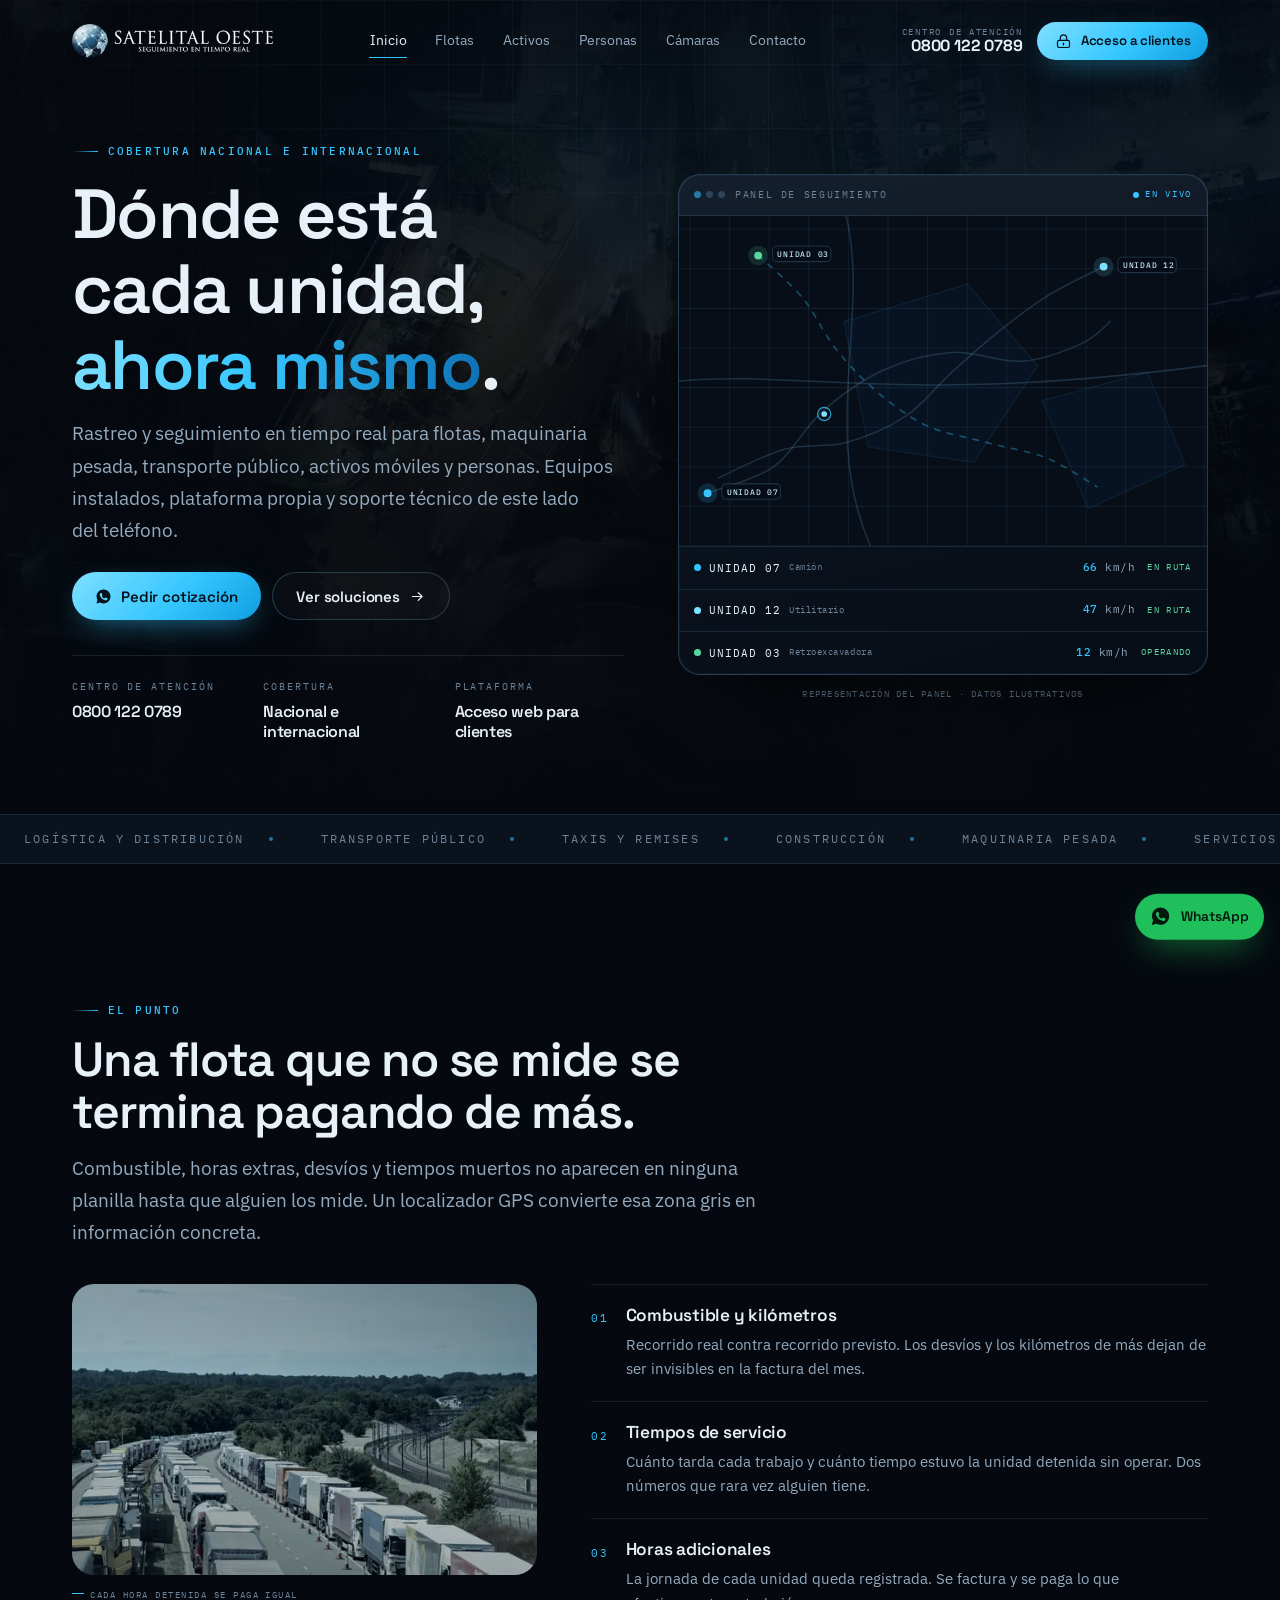
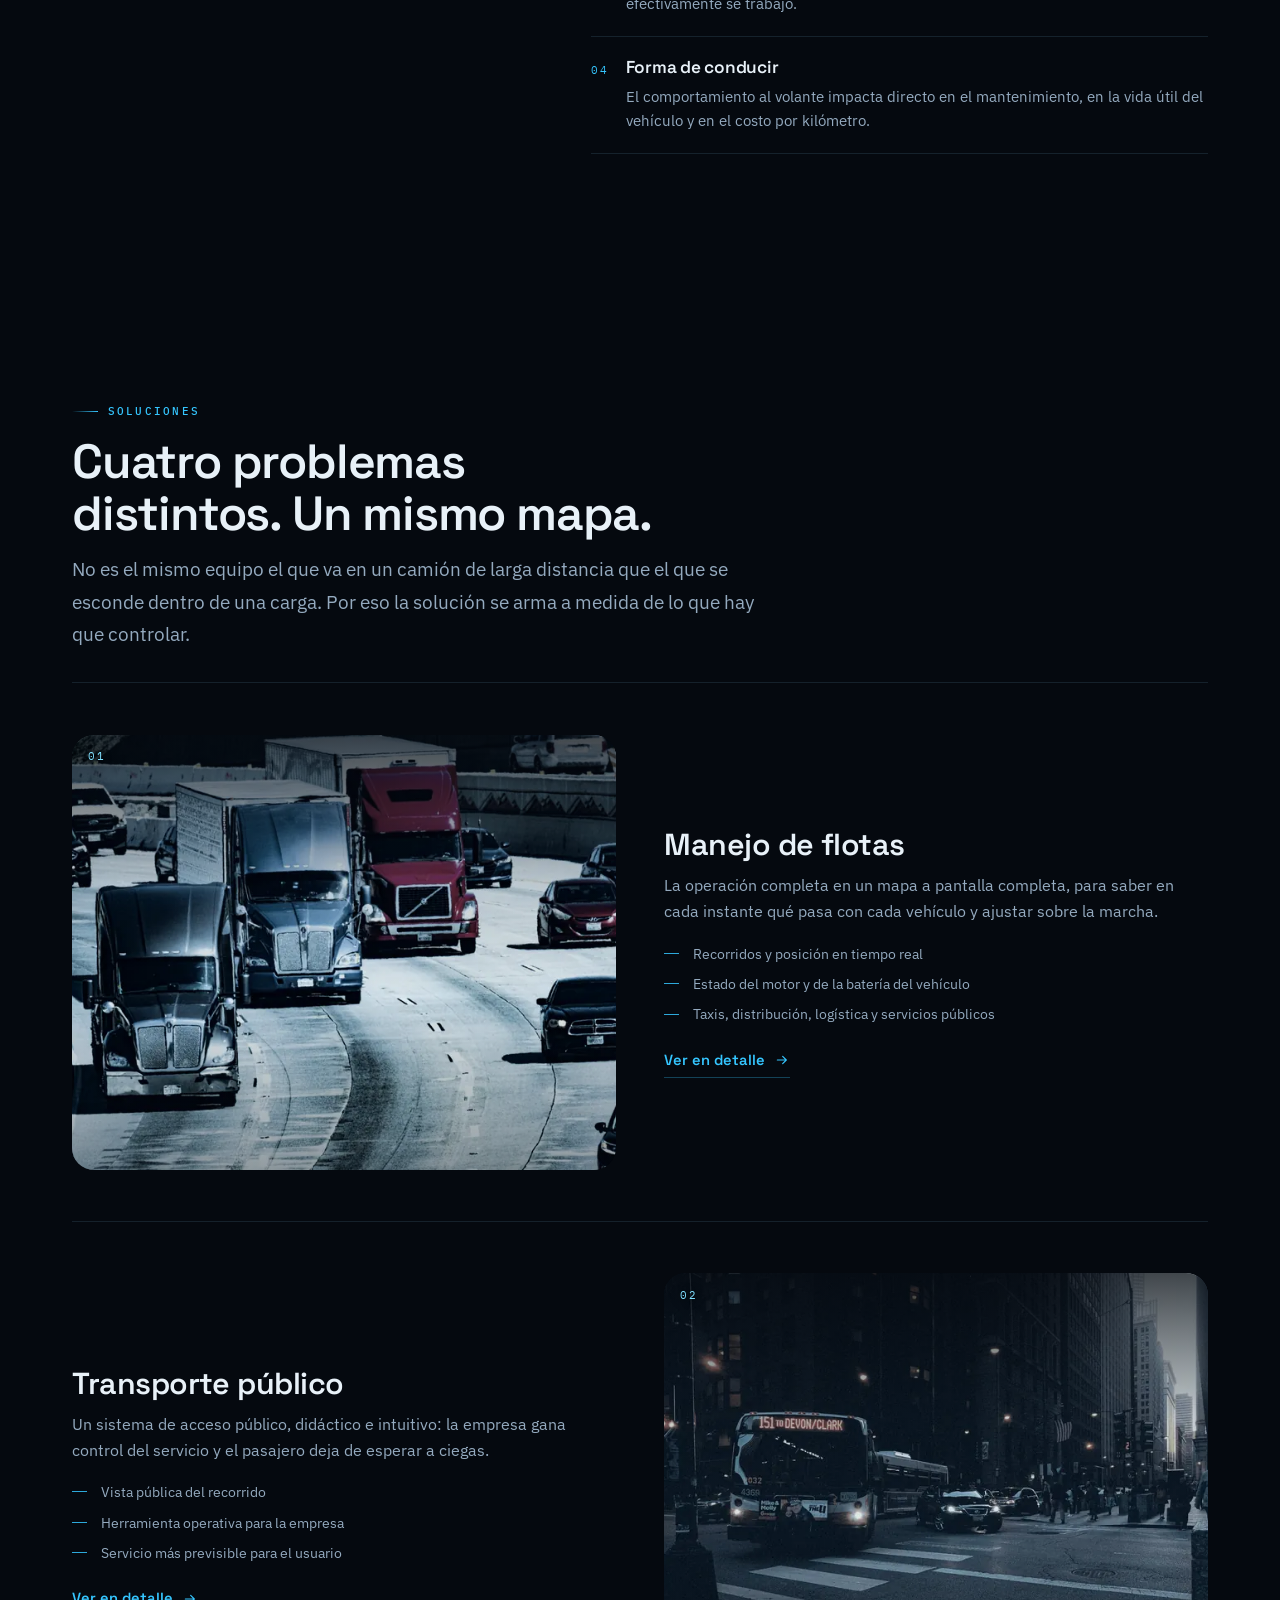
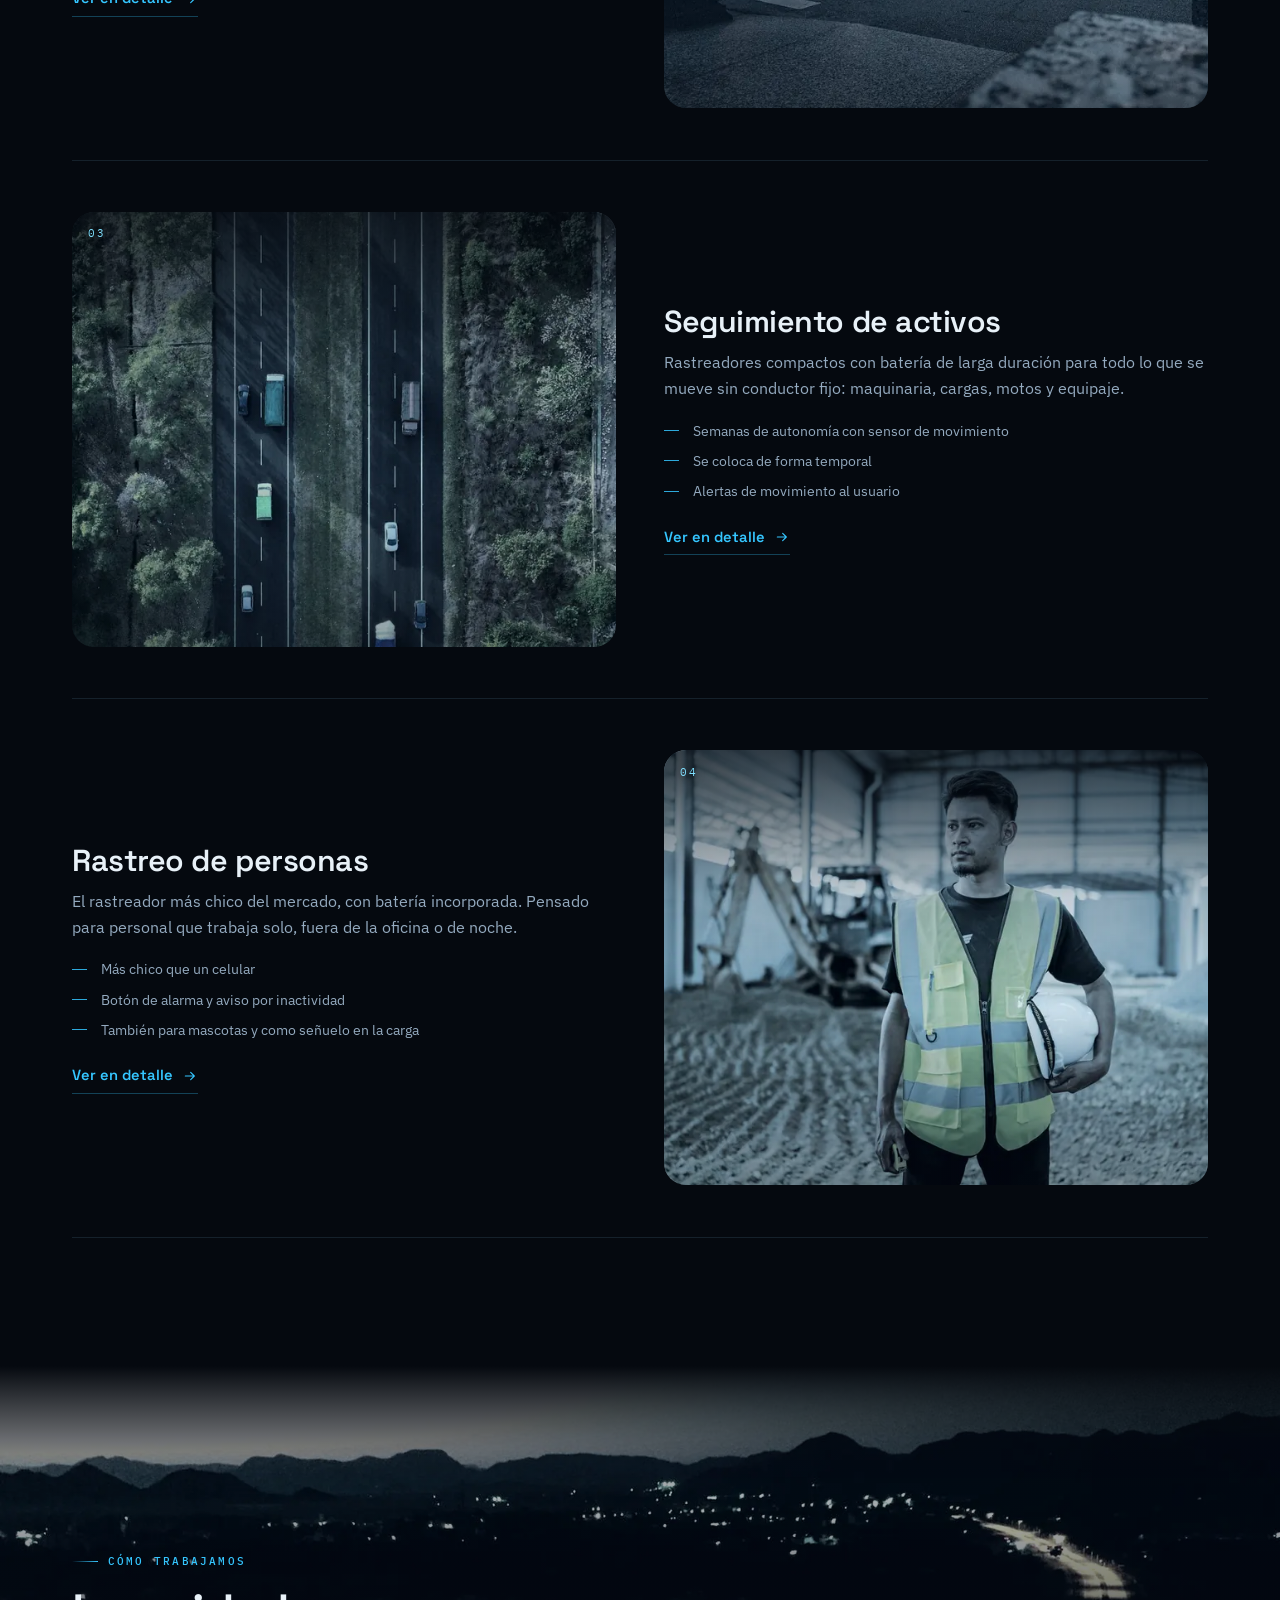
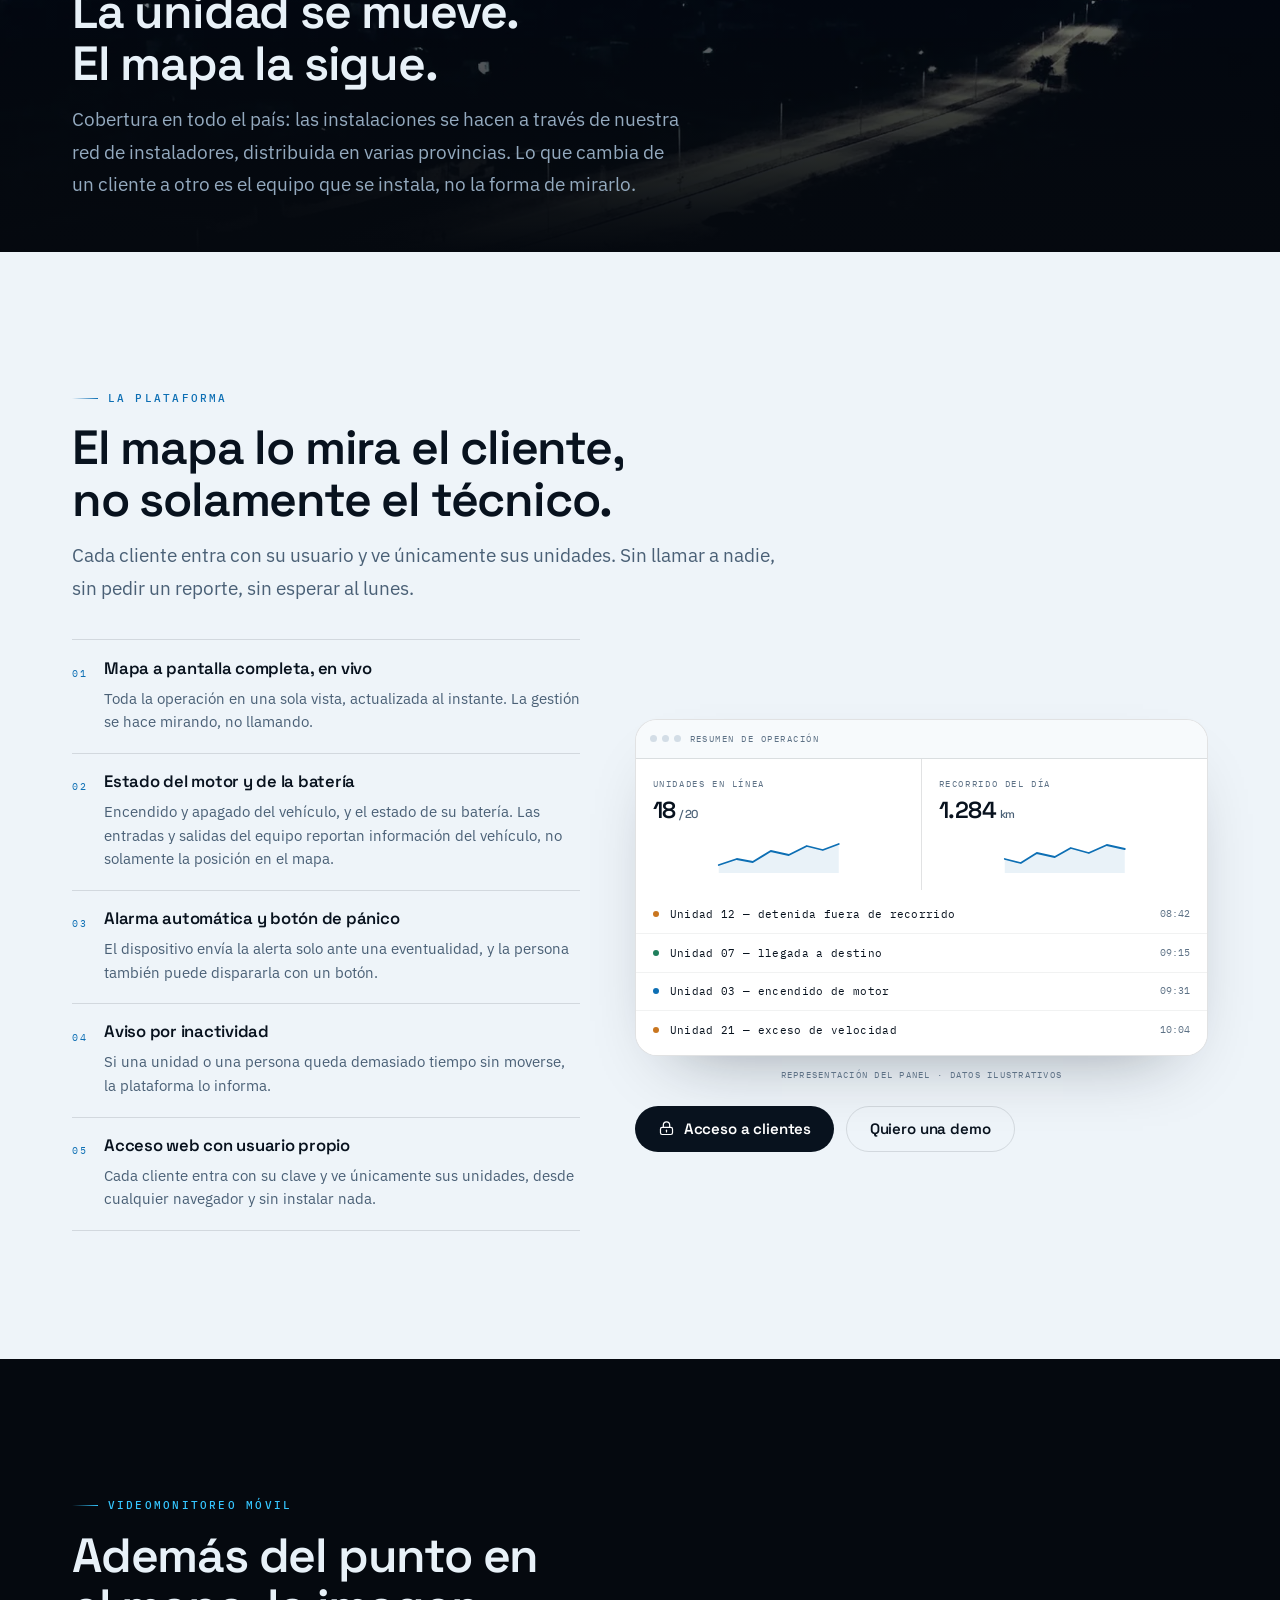
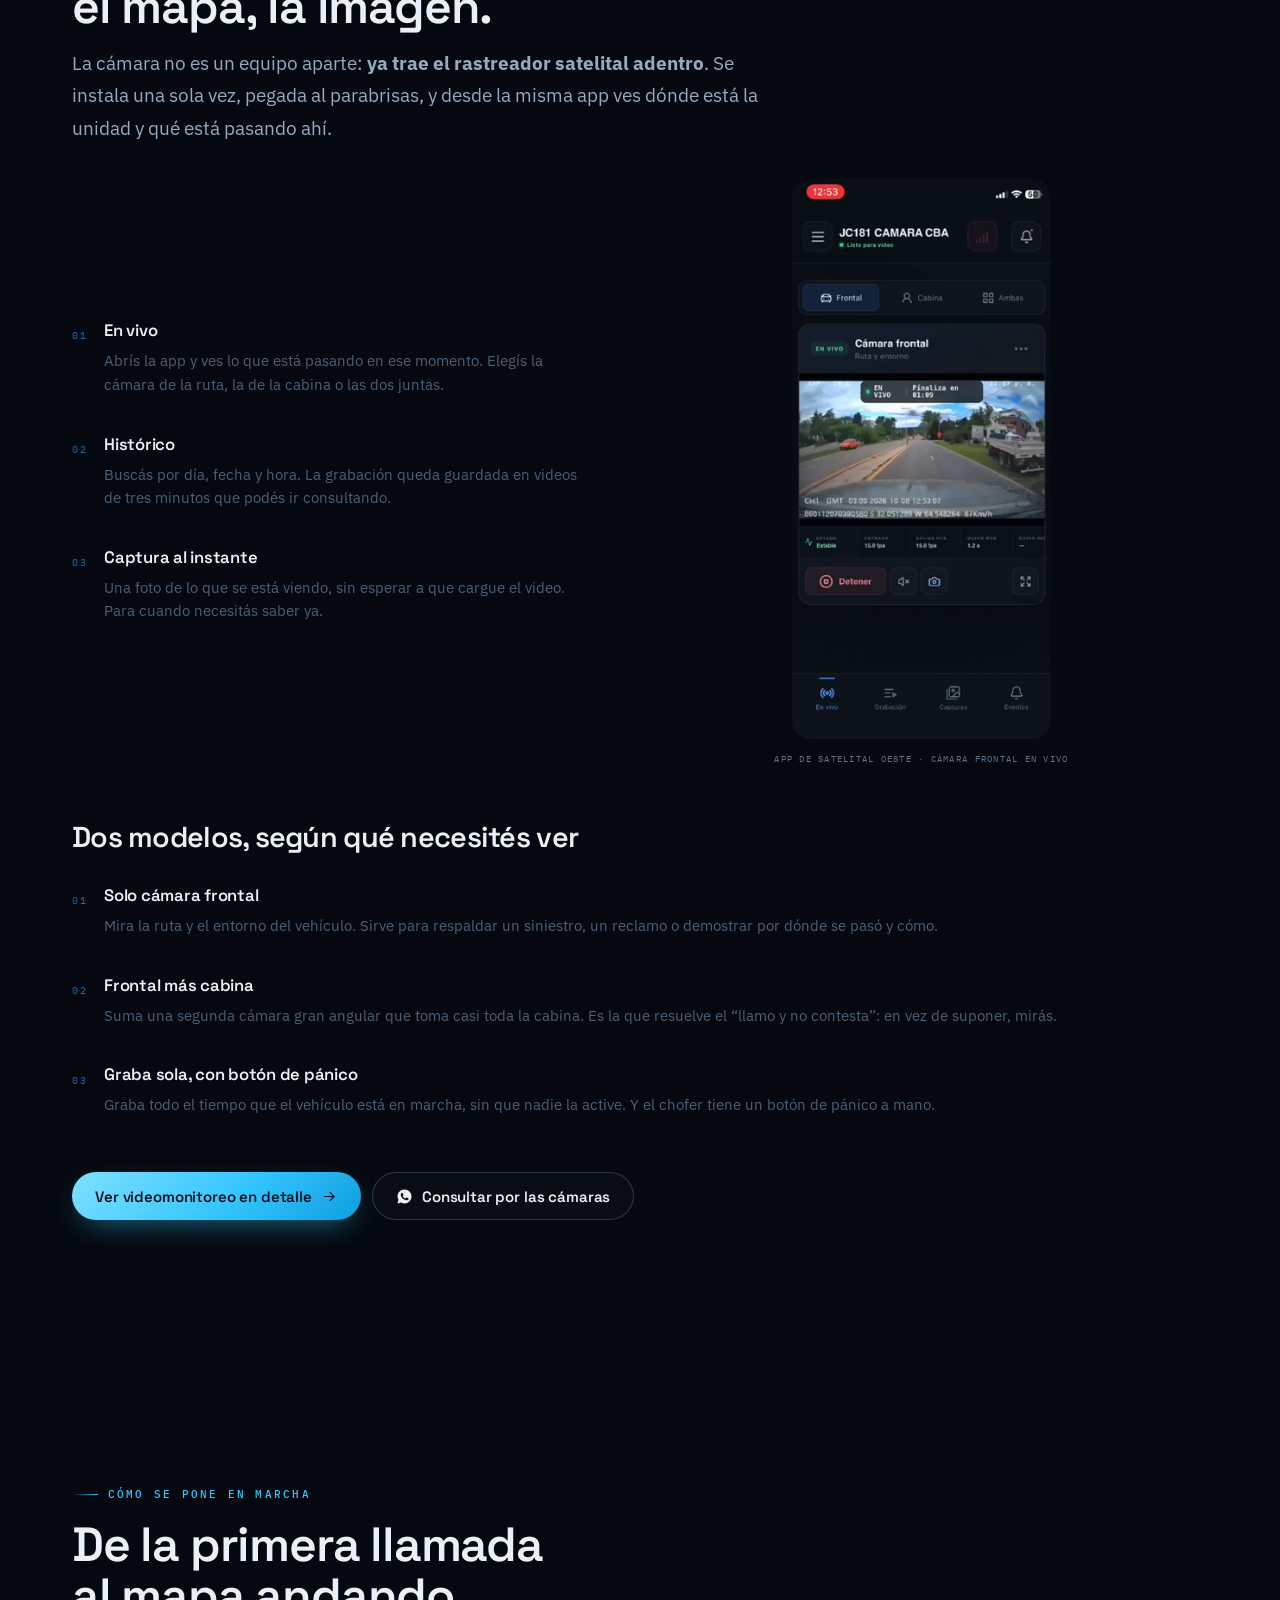
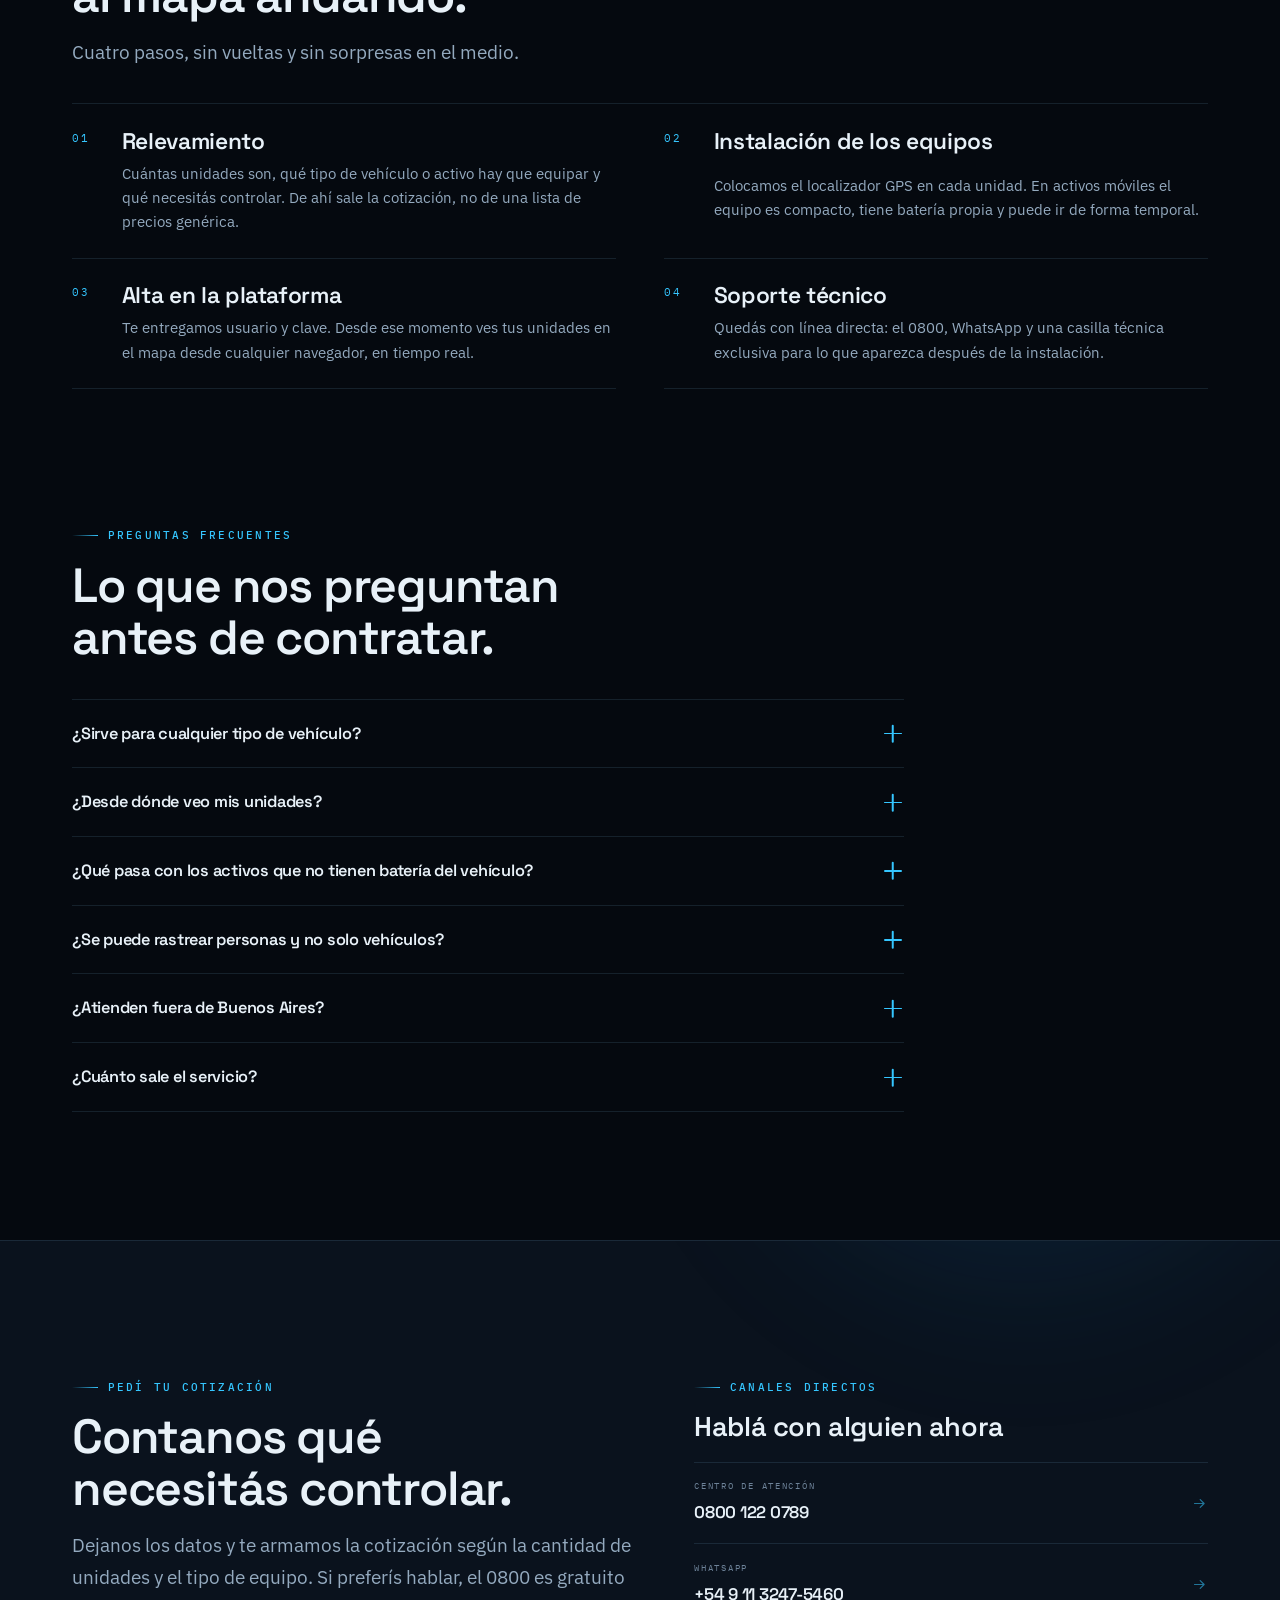
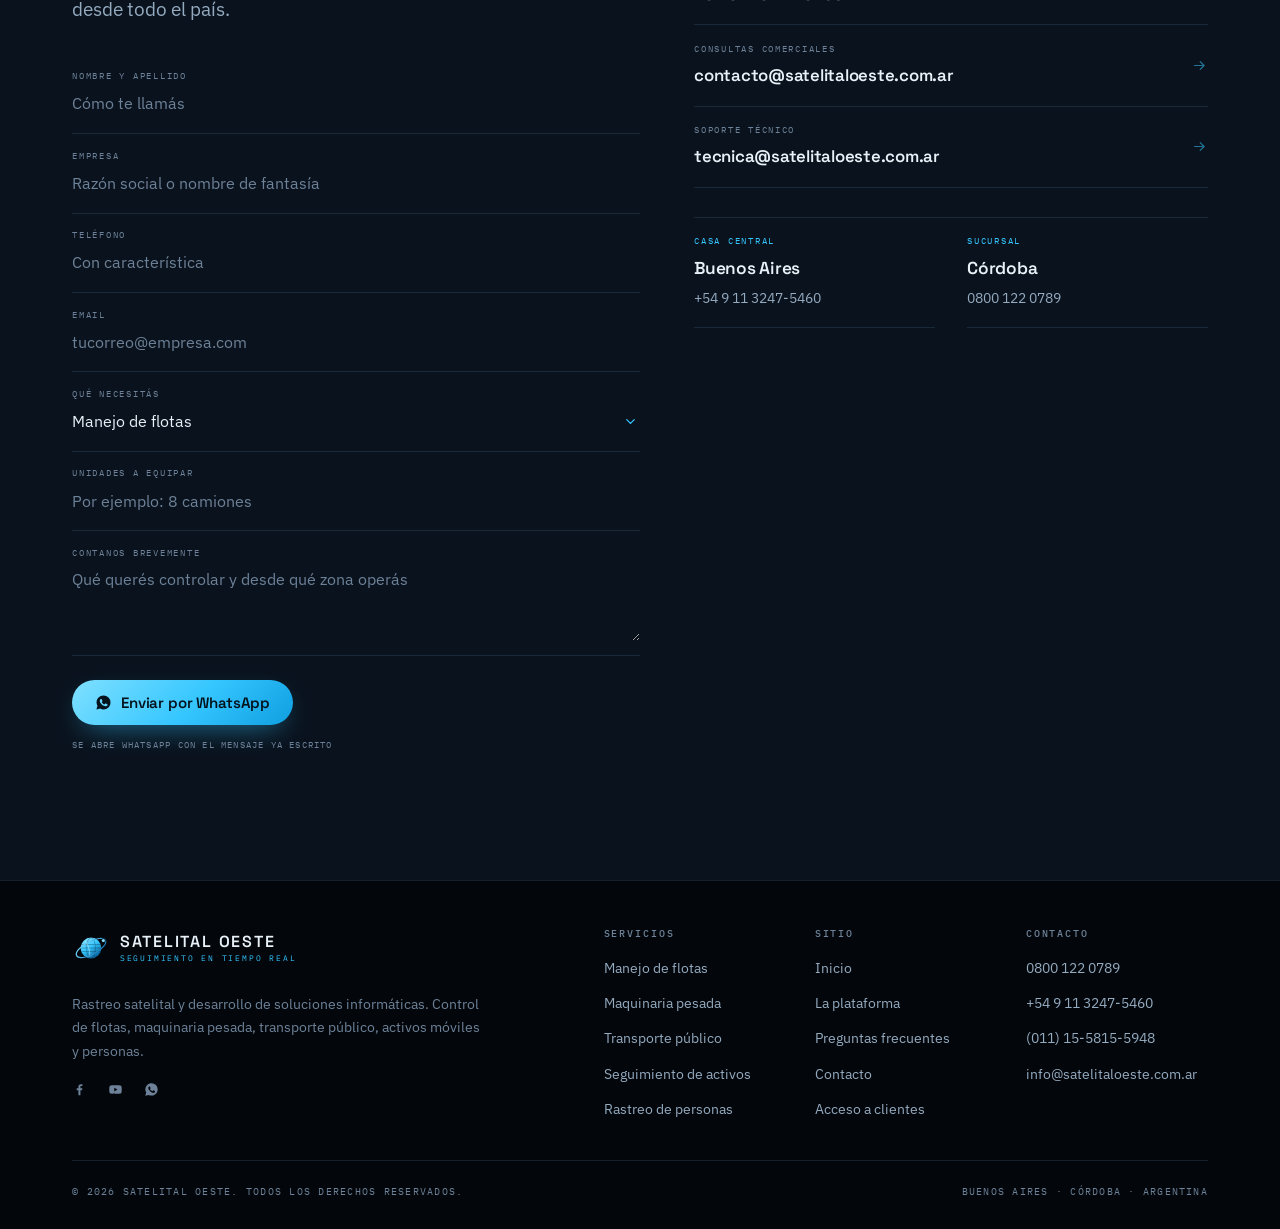
==== index.html @ cdd78866 "Cobertura nacional por red de instaladores y estado del motor El cliente precisa que la cobertura es" ====
<!DOCTYPE html>
<html lang="es-AR">
<head>
<meta charset="utf-8">
<meta name="viewport" content="width=device-width,initial-scale=1,viewport-fit=cover">
<title>Satelital Oeste | Rastreo satelital GPS en tiempo real para flotas y personas</title>
<meta name="description" content="Rastreo y seguimiento satelital en tiempo real: control de flotas de vehículos, maquinaria pesada, transporte público, activos móviles y personas. Buenos Aires y Córdoba. 0800 122 0789.">
<meta name="theme-color" content="#05090f">
<meta name="author" content="Satelital Oeste">
<link rel="canonical" href="https://www.satelitaloeste.com.ar/">
<meta property="og:type" content="website">
<meta property="og:locale" content="es_AR">
<meta property="og:site_name" content="Satelital Oeste">
<meta property="og:title" content="Satelital Oeste | Rastreo satelital GPS en tiempo real para flotas y personas">
<meta property="og:description" content="Rastreo y seguimiento satelital en tiempo real: control de flotas de vehículos, maquinaria pesada, transporte público, activos móviles y personas. Buenos Aires y Córdoba. 0800 122 0789.">
<meta property="og:url" content="https://www.satelitaloeste.com.ar/">
<meta property="og:image" content="https://www.satelitaloeste.com.ar/assets/img/og.png">
<meta property="og:image:width" content="1200">
<meta property="og:image:height" content="630">
<meta name="twitter:card" content="summary_large_image">
<meta name="twitter:title" content="Satelital Oeste | Rastreo satelital GPS en tiempo real para flotas y personas">
<meta name="twitter:description" content="Rastreo y seguimiento satelital en tiempo real: control de flotas de vehículos, maquinaria pesada, transporte público, activos móviles y personas. Buenos Aires y Córdoba. 0800 122 0789.">
<meta name="twitter:image" content="https://www.satelitaloeste.com.ar/assets/img/og.png">
<link rel="icon" href="assets/img/favicon.svg" type="image/svg+xml">
<link rel="apple-touch-icon" href="assets/img/icon-180.png">
<link rel="preload" href="assets/fonts/space-grotesk-500-latin.woff2" as="font" type="font/woff2" crossorigin>
<link rel="preload" href="assets/fonts/ibm-plex-sans-400-latin.woff2" as="font" type="font/woff2" crossorigin>
<link rel="stylesheet" href="assets/css/fonts.css?v=13">
<link rel="stylesheet" href="assets/css/site.css?v=13">
<link rel="stylesheet" href="assets/css/blocks.css?v=13">
<style>@keyframes r1{0%{transform:translate(26px,252px)}2.9%{transform:translate(34.4px,249.2px)}5.7%{transform:translate(46.4px,245.4px)}8.6%{transform:translate(60.3px,240.6px)}11.4%{transform:translate(74.1px,234.8px)}14.3%{transform:translate(86px,228px)}17.1%{transform:translate(95.6px,219.5px)}20%{transform:translate(104.2px,209.3px)}22.9%{transform:translate(112.3px,198.4px)}25.7%{transform:translate(120.7px,187.6px)}28.6%{transform:translate(130px,178px)}31.4%{transform:translate(140.3px,169.3px)}34.3%{transform:translate(151.2px,160.9px)}37.1%{transform:translate(162.6px,153px)}40%{transform:translate(174.2px,146px)}42.9%{transform:translate(186px,140px)}45.7%{transform:translate(198px,135px)}48.6%{transform:translate(210.3px,130.9px)}51.4%{transform:translate(222.8px,127.6px)}54.3%{transform:translate(235.4px,125.3px)}57.1%{transform:translate(248px,124px)}60%{transform:translate(260.8px,124.4px)}62.9%{transform:translate(273.9px,126.6px)}65.7%{transform:translate(287px,129.4px)}68.6%{transform:translate(299.8px,131.6px)}71.4%{transform:translate(312px,132px)}74.3%{transform:translate(323.9px,130.4px)}77.1%{transform:translate(335.7px,127.5px)}80%{transform:translate(346.9px,123.8px)}82.9%{transform:translate(357.2px,119.8px)}85.7%{transform:translate(366px,116px)}88.6%{transform:translate(373.4px,111.9px)}91.4%{transform:translate(379.7px,107.3px)}94.3%{transform:translate(384.8px,102.8px)}97.1%{transform:translate(388.9px,98.8px)}100%{transform:translate(392px,96px)}}
@keyframes r2{0%{transform:translate(386px,46px)}2.9%{transform:translate(379.1px,49.4px)}5.7%{transform:translate(369.3px,54.2px)}8.6%{transform:translate(358px,59.9px)}11.4%{transform:translate(346.4px,66px)}14.3%{transform:translate(336px,72px)}17.1%{transform:translate(326.8px,77.9px)}20%{transform:translate(318px,84.1px)}22.9%{transform:translate(309.3px,90.5px)}25.7%{transform:translate(300.7px,97.1px)}28.6%{transform:translate(292px,104px)}31.4%{transform:translate(283.2px,111.2px)}34.3%{transform:translate(274.3px,118.7px)}37.1%{transform:translate(265.5px,126.4px)}40%{transform:translate(256.7px,134.2px)}42.9%{transform:translate(248px,142px)}45.7%{transform:translate(239.7px,150.1px)}48.6%{transform:translate(231.6px,158.6px)}51.4%{transform:translate(223.6px,167.1px)}54.3%{transform:translate(215.1px,175px)}57.1%{transform:translate(206px,182px)}60%{transform:translate(196px,188.1px)}62.9%{transform:translate(185.4px,193.6px)}65.7%{transform:translate(174.3px,198.5px)}68.6%{transform:translate(163.1px,202.6px)}71.4%{transform:translate(152px,206px)}74.3%{transform:translate(141px,208px)}77.1%{transform:translate(129.9px,208.7px)}80%{transform:translate(118.8px,209px)}82.9%{transform:translate(107.5px,209.8px)}85.7%{transform:translate(96px,212px)}88.6%{transform:translate(83.3px,216.3px)}91.4%{transform:translate(69.4px,222.2px)}94.3%{transform:translate(55.9px,228.5px)}97.1%{transform:translate(44.2px,234.1px)}100%{transform:translate(36px,238px)}}
@keyframes r3{0%{transform:translate(72px,36px)}2.9%{transform:translate(77.6px,41px)}5.7%{transform:translate(85.6px,48.1px)}8.6%{transform:translate(94.8px,56.4px)}11.4%{transform:translate(104px,65.3px)}14.3%{transform:translate(112px,74px)}17.1%{transform:translate(118.5px,82.8px)}20%{transform:translate(124.4px,92.2px)}22.9%{transform:translate(130px,101.8px)}25.7%{transform:translate(135.8px,111.2px)}28.6%{transform:translate(142px,120px)}31.4%{transform:translate(148.7px,128.2px)}34.3%{transform:translate(155.5px,136.1px)}37.1%{transform:translate(162.6px,143.6px)}40%{transform:translate(170.1px,150.9px)}42.9%{transform:translate(178px,158px)}45.7%{transform:translate(186.4px,165px)}48.6%{transform:translate(195.2px,172px)}51.4%{transform:translate(204.4px,178.6px)}54.3%{transform:translate(214px,184.7px)}57.1%{transform:translate(224px,190px)}60%{transform:translate(234.6px,194.3px)}62.9%{transform:translate(245.8px,197.6px)}65.7%{transform:translate(257.3px,200.5px)}68.6%{transform:translate(268.8px,203.2px)}71.4%{transform:translate(280px,206px)}74.3%{transform:translate(291.1px,208.7px)}77.1%{transform:translate(302.1px,211.2px)}80%{transform:translate(313.1px,213.6px)}82.9%{transform:translate(323.7px,216.5px)}85.7%{transform:translate(334px,220px)}88.6%{transform:translate(344.4px,224.8px)}91.4%{transform:translate(355.2px,230.8px)}94.3%{transform:translate(365.3px,236.9px)}97.1%{transform:translate(373.9px,242.3px)}100%{transform:translate(380px,246px)}}.u--r1{animation:r1 26s linear 0s infinite alternate}.u--r2{animation:r2 34s linear -11s infinite alternate}.u--r3{animation:r3 42s linear -23s infinite alternate}</style><script type="application/ld+json">{"@context":"https://schema.org","@type":"LocalBusiness","@id":"https://www.satelitaloeste.com.ar/#negocio","name":"Satelital Oeste","slogan":"Seguimiento en tiempo real","description":"Rastreo satelital GPS en tiempo real para flotas de vehículos, maquinaria pesada, transporte público, activos móviles y personas. Cobertura en todo el país.","url":"https://www.satelitaloeste.com.ar/","telephone":["+54-800-122-0789","+54-9-11-3247-5460","+54-9-11-5815-5948"],"email":"info@satelitaloeste.com.ar","areaServed":{"@type":"Country","name":"Argentina"},"address":[{"@type":"PostalAddress","addressRegion":"Buenos Aires","addressCountry":"AR"},{"@type":"PostalAddress","addressRegion":"Córdoba","addressCountry":"AR"}],"sameAs":["https://www.facebook.com/satelital.oeste.9","https://www.youtube.com/channel/UC23vfdtEky5iS7psJYRcIAw"],"knowsAbout":["Rastreo satelital","Gestión de flotas","Localización GPS","Seguimiento de activos"]}</script>
</head>
<body>
<div id="pre"><div class="in"><div class="mark"><svg viewBox="0 0 64 64" role="img" aria-label="Satelital Oeste">
<defs>
<linearGradient id="gp" x1="18%" y1="6%" x2="82%" y2="96%">
<stop offset="0" stop-color="#7fe0ff"/><stop offset=".45" stop-color="#35c6ff"/><stop offset="1" stop-color="#00548d"/>
</linearGradient>
<linearGradient id="op" x1="0%" y1="0%" x2="100%" y2="100%">
<stop offset="0" stop-color="#7fe0ff"/><stop offset="1" stop-color="#0d6fb4"/>
</linearGradient>
</defs>
<circle cx="32" cy="32" r="17.5" fill="url(#gp)"/>
<g fill="none" stroke="#04121c" stroke-width="1.15" opacity=".42">
<ellipse cx="32" cy="32" rx="7.4" ry="17.5"/>
<path d="M15.4 26.2h33.2M14.5 32h35M15.4 37.8h33.2"/>
</g>
<path d="M22.5 20.6c3.4 4.6 6.2 11 7.1 17.6.4 2.9.4 5.7.1 8.3" fill="none" stroke="#eaf7ff" stroke-width="1.5" opacity=".5" stroke-linecap="round"/>
<ellipse cx="32" cy="32" rx="27.5" ry="11" fill="none" stroke="url(#op)" stroke-width="2.1" transform="rotate(-28 32 32)" stroke-linecap="round"/>
<circle cx="52.8" cy="19.4" r="4" fill="#04121c"/>
<circle cx="52.8" cy="19.4" r="2.6" fill="#7fe0ff"/>
</svg></div><div class="bar"></div><div class="lbl">Conectando</div></div></div>
<a class="skip" href="#main">Ir al contenido</a>

<header class="hdr">
  <div class="wrap bar">
    <a class="logo" href="/" aria-label="Satelital Oeste — inicio">
      <img class="logo-img" src="assets/img/logo-320.webp" srcset="assets/img/logo-320.webp 320w, assets/img/logo-480.webp 480w, assets/img/logo-640.webp 640w" sizes="190px" width="640" height="394" alt="Satelital Oeste — seguimiento en tiempo real">
    </a>
    <nav class="nav" aria-label="Principal"><a href="/" aria-current="page">Inicio</a><a href="manejo-de-flotas.html">Flotas</a><a href="localizacion-activos.html">Activos</a><a href="rastreo-de-personas.html">Personas</a><a href="videomonitoreo-movil.html">Cámaras</a><a href="contacto.html">Contacto</a></nav>
    <div class="hdr-cta">
      <a class="hdr-tel" href="tel:08001220789"><span>Centro de atención</span><b>0800 122 0789</b></a>
      <a class="btn btn--pri" href="http://www.seguimiento.from-ar.com/avl/index.php" target="_blank" rel="noopener"><svg class="ln" viewBox="0 0 24 24" aria-hidden="true"><rect x="3.5" y="10.5" width="17" height="10" rx="2.4"/><path d="M7.5 10.5V7.2a4.5 4.5 0 0 1 9 0v3.3"/><path d="M12 14.4v2.4"/></svg> Acceso a clientes</a>
    </div>
    <button class="burger" type="button" aria-expanded="false" aria-controls="drawer" aria-label="Abrir menú">
      <span></span><span></span><span></span>
    </button>
  </div>
</header>
<div class="drawer" id="drawer">
  <nav aria-label="Menú">
    <a class="d-link" href="/"><i>01</i>Inicio</a><a class="d-link" href="manejo-de-flotas.html"><i>02</i>Manejo de flotas</a><a class="d-link" href="localizacion-activos.html"><i>03</i>Seguimiento de activos</a><a class="d-link" href="rastreo-de-personas.html"><i>04</i>Rastreo de personas</a><a class="d-link" href="videomonitoreo-movil.html"><i>05</i>Videomonitoreo móvil</a><a class="d-link" href="contacto.html"><i>06</i>Contacto</a>
  </nav>
  <div class="d-foot">
    <a class="d-tel" href="tel:08001220789">Centro de atención<b>0800 122 0789</b></a>
    <a class="btn btn--pri" href="http://www.seguimiento.from-ar.com/avl/index.php" target="_blank" rel="noopener"><svg class="ln" viewBox="0 0 24 24" aria-hidden="true"><rect x="3.5" y="10.5" width="17" height="10" rx="2.4"/><path d="M7.5 10.5V7.2a4.5 4.5 0 0 1 9 0v3.3"/><path d="M12 14.4v2.4"/></svg> Acceso a clientes</a>
    <a class="btn btn--gho" href="https://wa.me/5491132475460?text=Hola%20Satelital%20Oeste%2C%20quiero%20informaci%C3%B3n%20sobre%20el%20servicio%20de%20rastreo." target="_blank" rel="noopener"><svg class="fl" viewBox="0 0 24 24" aria-hidden="true"><path d="M12.04 2C6.6 2 2.2 6.4 2.2 11.84a9.7 9.7 0 0 0 1.34 4.92L2 22l5.36-1.4a9.86 9.86 0 0 0 4.68 1.19h.01c5.43 0 9.84-4.4 9.84-9.84A9.78 9.78 0 0 0 12.04 2Zm5.76 14.02c-.24.68-1.4 1.3-1.94 1.34-.5.05-.98.23-3.3-.69-2.78-1.09-4.54-3.93-4.68-4.11-.13-.18-1.11-1.48-1.11-2.82 0-1.34.7-2 .95-2.27.25-.27.54-.34.72-.34.18 0 .36 0 .52.01.17.01.39-.06.61.47.23.54.77 1.88.84 2.02.07.13.11.29.02.47-.09.18-.14.29-.27.45-.13.16-.28.35-.4.47-.13.13-.27.28-.12.54.15.27.67 1.1 1.43 1.78.98.87 1.8 1.14 2.07 1.27.27.13.42.11.58-.07.16-.18.67-.78.85-1.05.18-.27.36-.22.6-.13.25.09 1.57.74 1.84.87.27.14.45.2.52.32.07.11.07.65-.17 1.33Z"/></svg> Escribir por WhatsApp</a>
  </div>
</div>
<main id="main">

<section class="hero">
  <div class="foto"><img src="assets/img/ruta-noche-1000.webp" srcset="assets/img/ruta-noche-1000.webp 1000w, assets/img/ruta-noche-1600.webp 1600w" sizes="100vw" width="1600" height="900" alt="Vista aérea nocturna de una ciudad con el tránsito iluminado" loading="eager" fetchpriority="high" decoding="async"></div>
  <div class="bg-grid"></div>
  <div class="wrap hero-in">
    <div>
      <p class="eyebrow rv">Cobertura nacional e internacional</p>
      <h1 class="rv rv-d1">Dónde está cada unidad, <span class="hl">ahora mismo</span>.</h1>
      <p class="lead rv rv-d2">Rastreo y seguimiento en tiempo real para flotas, maquinaria pesada, transporte público, activos móviles y personas. Equipos instalados, plataforma propia y soporte técnico de este lado del teléfono.</p>
      <div class="btns rv rv-d3">
        <a class="btn btn--pri" href="https://wa.me/5491132475460?text=Hola%20Satelital%20Oeste%2C%20quiero%20una%20cotizaci%C3%B3n%20del%20servicio%20de%20rastreo%20satelital." target="_blank" rel="noopener"><svg class="fl" viewBox="0 0 24 24" aria-hidden="true"><path d="M12.04 2C6.6 2 2.2 6.4 2.2 11.84a9.7 9.7 0 0 0 1.34 4.92L2 22l5.36-1.4a9.86 9.86 0 0 0 4.68 1.19h.01c5.43 0 9.84-4.4 9.84-9.84A9.78 9.78 0 0 0 12.04 2Zm5.76 14.02c-.24.68-1.4 1.3-1.94 1.34-.5.05-.98.23-3.3-.69-2.78-1.09-4.54-3.93-4.68-4.11-.13-.18-1.11-1.48-1.11-2.82 0-1.34.7-2 .95-2.27.25-.27.54-.34.72-.34.18 0 .36 0 .52.01.17.01.39-.06.61.47.23.54.77 1.88.84 2.02.07.13.11.29.02.47-.09.18-.14.29-.27.45-.13.16-.28.35-.4.47-.13.13-.27.28-.12.54.15.27.67 1.1 1.43 1.78.98.87 1.8 1.14 2.07 1.27.27.13.42.11.58-.07.16-.18.67-.78.85-1.05.18-.27.36-.22.6-.13.25.09 1.57.74 1.84.87.27.14.45.2.52.32.07.11.07.65-.17 1.33Z"/></svg> Pedir cotización</a>
        <a class="btn btn--gho" href="#soluciones">Ver soluciones <svg class="ln" viewBox="0 0 24 24" aria-hidden="true"><path d="M5 12h13M13 6.5 18.5 12 13 17.5"/></svg></a>
      </div>
      <ul class="hero-trust rv rv-d4">
        <li><span>Centro de atención</span><b>0800 122 0789</b></li>
        <li><span>Cobertura</span><b>Nacional e internacional</b></li>
        <li><span>Plataforma</span><b>Acceso web para clientes</b></li>
      </ul>
    </div>
    <div class="rv rv-d2">
<div class="console-wrap">
  <div class="console">
    <div class="console-top">
      <span class="dots"><i></i><i></i><i></i></span>
      <span class="ttl">Panel de seguimiento</span>
      <span class="live">En vivo</span>
    </div>
    <div class="console-map">
<svg viewBox="0 0 480 300" role="img" aria-label="Mapa con unidades en movimiento" preserveAspectRatio="xMidYMid meet">
  <g class="mp-grid">
    <line x1="0" y1="12" x2="480" y2="12"/><line x1="0" y1="48" x2="480" y2="48"/><line x1="0" y1="84" x2="480" y2="84"/><line x1="0" y1="120" x2="480" y2="120"/><line x1="0" y1="156" x2="480" y2="156"/><line x1="0" y1="192" x2="480" y2="192"/><line x1="0" y1="228" x2="480" y2="228"/><line x1="0" y1="264" x2="480" y2="264"/><line x1="0" y1="300" x2="480" y2="300"/>
    <line x1="10" y1="0" x2="10" y2="300"/><line x1="46" y1="0" x2="46" y2="300"/><line x1="82" y1="0" x2="82" y2="300"/><line x1="118" y1="0" x2="118" y2="300"/><line x1="154" y1="0" x2="154" y2="300"/><line x1="190" y1="0" x2="190" y2="300"/><line x1="226" y1="0" x2="226" y2="300"/><line x1="262" y1="0" x2="262" y2="300"/><line x1="298" y1="0" x2="298" y2="300"/><line x1="334" y1="0" x2="334" y2="300"/><line x1="370" y1="0" x2="370" y2="300"/><line x1="406" y1="0" x2="406" y2="300"/><line x1="442" y1="0" x2="442" y2="300"/><line x1="478" y1="0" x2="478" y2="300"/>
  </g>
  <path class="mp-zone" d="M150 96 262 62l64 74-58 88-96-14z"/>
  <path class="mp-zone" d="M330 168l96-26 34 84-88 40z"/>
  <path class="mp-road" d="M0 150C120 140 200 172 480 136"/>
  <path class="mp-road" d="M152 0c22 92-24 196 22 300"/>
  <path class="mp-road" d="M26 252C36 248 68.7 240.3 86 228C103.3 215.7 113.3 192.7 130 178C146.7 163.3 166.3 149 186 140C205.7 131 227 125.3 248 124C269 122.7 292.3 133.3 312 132C331.7 130.7 352.7 122 366 116C379.3 110 387.7 99.3 392 96"/>
  <path class="mp-road" d="M386 46C377.7 50.3 351.7 62.3 336 72C320.3 81.7 306.7 92.3 292 104C277.3 115.7 262.3 129 248 142C233.7 155 222 171.3 206 182C190 192.7 170.3 201 152 206C133.7 211 115.3 206.7 96 212C76.7 217.3 46 233.7 36 238"/>
  <path class="mp-road mp-road--hi" d="M72 36C78.7 42.3 100.3 60 112 74C123.7 88 131 106 142 120C153 134 164.3 146.3 178 158C191.7 169.7 207 182 224 190C241 198 261.7 201 280 206C298.3 211 317.3 213.3 334 220C350.7 226.7 372.3 241.7 380 246"/>
  <g>
    <circle class="mp-ring" cx="132" cy="180" r="6"/>
    <circle class="mp-ring b" cx="132" cy="180" r="6"/>
    <circle class="mp-ring c" cx="132" cy="180" r="6"/>
    <circle class="mp-base" cx="132" cy="180" r="2.6"/>
  </g>
  
    <g class="u u--r1 " style="transform:translate(26px,252px)">
      <circle class="halo" r="9"/><circle class="dot" r="3.6"/>
      <rect class="tag" x="13" y="-8.5" width="53.1" height="14" rx="4"/>
      <text x="17.5" y="1.7">UNIDAD 07</text>
    </g>
    <g class="u u--r2 u--b" style="transform:translate(386px,46px)">
      <circle class="halo" r="9"/><circle class="dot" r="3.6"/>
      <rect class="tag" x="13" y="-8.5" width="53.1" height="14" rx="4"/>
      <text x="17.5" y="1.7">UNIDAD 12</text>
    </g>
    <g class="u u--r3 u--c" style="transform:translate(72px,36px)">
      <circle class="halo" r="9"/><circle class="dot" r="3.6"/>
      <rect class="tag" x="13" y="-8.5" width="53.1" height="14" rx="4"/>
      <text x="17.5" y="1.7">UNIDAD 03</text>
    </g>
</svg></div>
    <div class="console-rows">
      
  <div class="crow">
    <span class="id"><em></em><span>UNIDAD 07</span><small>Camión</small></span>
    <span class="met"><span><b data-spd>62</b> km/h</span><span class="st">En ruta</span></span>
  </div>
      
  <div class="crow">
    <span class="id"><em></em><span>UNIDAD 12</span><small>Utilitario</small></span>
    <span class="met"><span><b data-spd>48</b> km/h</span><span class="st">En ruta</span></span>
  </div>
      
  <div class="crow">
    <span class="id"><em></em><span>UNIDAD 03</span><small>Retroexcavadora</small></span>
    <span class="met"><span><b data-spd>9</b> km/h</span><span class="st">Operando</span></span>
  </div>
    </div>
  </div>
  <p class="console-note">Representación del panel · datos ilustrativos</p>
</div></div>
  </div>
</section>


<div class="ticker" aria-hidden="true">
  <div class="ticker-track">
    <span>Logística y distribución</span><span>Transporte público</span><span>Taxis y remises</span><span>Construcción</span><span>Maquinaria pesada</span><span>Servicios públicos</span><span>Seguridad vial</span><span>Agua y saneamiento</span><span>Telecomunicaciones</span><span>Distribución de electricidad</span><span>Motos y utilitarios</span><span>Cargas y equipaje</span><span>Personal en calle</span><span>Mascotas</span><span>Logística y distribución</span><span>Transporte público</span><span>Taxis y remises</span><span>Construcción</span><span>Maquinaria pesada</span><span>Servicios públicos</span><span>Seguridad vial</span><span>Agua y saneamiento</span><span>Telecomunicaciones</span><span>Distribución de electricidad</span><span>Motos y utilitarios</span><span>Cargas y equipaje</span><span>Personal en calle</span><span>Mascotas</span>
  </div>
</div>

<section class="section" id="porque">
  <div class="wrap">
    <div class="head rv">
      <p class="eyebrow">El punto</p>
      <h2>Una flota que no se mide se termina pagando de más.</h2>
      <p class="lead">Combustible, horas extras, desvíos y tiempos muertos no aparecen en ninguna planilla hasta que alguien los mide. Un localizador GPS convierte esa zona gris en información concreta.</p>
    </div>
    <div class="punto">
      <figure class="punto-img rv">
        <div class="marco"><img src="assets/img/camiones-900.webp" srcset="assets/img/camiones-600.webp 600w, assets/img/camiones-900.webp 900w, assets/img/camiones-1400.webp 1400w" sizes="(min-width:960px) 40vw, 100vw" width="1400" height="788" alt="Fila de camiones de carga detenidos esperando para avanzar" loading="lazy" decoding="async"></div>
        <figcaption>Cada hora detenida se paga igual</figcaption>
      </figure>
      <div class="costos rv rv-d1">
        <article class="costo"><span class="n">01</span><h3>Combustible y kilómetros</h3><p>Recorrido real contra recorrido previsto. Los desvíos y los kilómetros de más dejan de ser invisibles en la factura del mes.</p></article><article class="costo"><span class="n">02</span><h3>Tiempos de servicio</h3><p>Cuánto tarda cada trabajo y cuánto tiempo estuvo la unidad detenida sin operar. Dos números que rara vez alguien tiene.</p></article><article class="costo"><span class="n">03</span><h3>Horas adicionales</h3><p>La jornada de cada unidad queda registrada. Se factura y se paga lo que efectivamente se trabajó.</p></article><article class="costo"><span class="n">04</span><h3>Forma de conducir</h3><p>El comportamiento al volante impacta directo en el mantenimiento, en la vida útil del vehículo y en el costo por kilómetro.</p></article>
      </div>
    </div>
  </div>
</section>

<section class="section" id="soluciones" style="padding-top:0">
  <div class="wrap">
    <div class="head rv">
      <p class="eyebrow">Soluciones</p>
      <h2>Cuatro problemas distintos. Un mismo mapa.</h2>
      <p class="lead">No es el mismo equipo el que va en un camión de larga distancia que el que se esconde dentro de una carga. Por eso la solución se arma a medida de lo que hay que controlar.</p>
    </div>
    <div class="vias">
      
      <article class="via rv">
        <figure class="via-img">
          <img src="assets/img/flotas-700.webp" srcset="assets/img/flotas-500.webp 500w, assets/img/flotas-700.webp 700w, assets/img/flotas-1000.webp 1000w" sizes="(min-width:900px) 50vw, 100vw" width="1000" height="750" alt="Camiones circulando por una autopista de varios carriles" loading="lazy" decoding="async">
          <span class="via-n">01</span>
        </figure>
        <div class="via-tx">
          <h3>Manejo de flotas</h3>
          <p>La operación completa en un mapa a pantalla completa, para saber en cada instante qué pasa con cada vehículo y ajustar sobre la marcha.</p>
          <ul class="pts"><li>Recorridos y posición en tiempo real</li><li>Estado del motor y de la batería del vehículo</li><li>Taxis, distribución, logística y servicios públicos</li></ul>
          <a class="via-go" href="manejo-de-flotas.html">Ver en detalle <svg class="ln" viewBox="0 0 24 24" aria-hidden="true"><path d="M5 12h13M13 6.5 18.5 12 13 17.5"/></svg></a>
        </div>
      </article>
      <article class="via rv">
        <figure class="via-img">
          <img src="assets/img/transporte-700.webp" srcset="assets/img/transporte-500.webp 500w, assets/img/transporte-700.webp 700w, assets/img/transporte-1000.webp 1000w" sizes="(min-width:900px) 50vw, 100vw" width="1000" height="750" alt="Colectivo urbano avanzando por una avenida al anochecer" loading="lazy" decoding="async">
          <span class="via-n">02</span>
        </figure>
        <div class="via-tx">
          <h3>Transporte público</h3>
          <p>Un sistema de acceso público, didáctico e intuitivo: la empresa gana control del servicio y el pasajero deja de esperar a ciegas.</p>
          <ul class="pts"><li>Vista pública del recorrido</li><li>Herramienta operativa para la empresa</li><li>Servicio más previsible para el usuario</li></ul>
          <a class="via-go" href="manejo-de-flotas.html#transporte">Ver en detalle <svg class="ln" viewBox="0 0 24 24" aria-hidden="true"><path d="M5 12h13M13 6.5 18.5 12 13 17.5"/></svg></a>
        </div>
      </article>
      <article class="via rv">
        <figure class="via-img">
          <img src="assets/img/activos-700.webp" srcset="assets/img/activos-500.webp 500w, assets/img/activos-700.webp 700w, assets/img/activos-1000.webp 1000w" sizes="(min-width:900px) 50vw, 100vw" width="1000" height="750" alt="Vista aérea de un camión avanzando por una ruta entre el monte" loading="lazy" decoding="async">
          <span class="via-n">03</span>
        </figure>
        <div class="via-tx">
          <h3>Seguimiento de activos</h3>
          <p>Rastreadores compactos con batería de larga duración para todo lo que se mueve sin conductor fijo: maquinaria, cargas, motos y equipaje.</p>
          <ul class="pts"><li>Semanas de autonomía con sensor de movimiento</li><li>Se coloca de forma temporal</li><li>Alertas de movimiento al usuario</li></ul>
          <a class="via-go" href="localizacion-activos.html">Ver en detalle <svg class="ln" viewBox="0 0 24 24" aria-hidden="true"><path d="M5 12h13M13 6.5 18.5 12 13 17.5"/></svg></a>
        </div>
      </article>
      <article class="via rv">
        <figure class="via-img">
          <img src="assets/img/personas-700.webp" srcset="assets/img/personas-500.webp 500w, assets/img/personas-700.webp 700w, assets/img/personas-1000.webp 1000w" sizes="(min-width:900px) 50vw, 100vw" width="1000" height="750" alt="Trabajador con chaleco reflectivo y casco en una obra" loading="lazy" decoding="async">
          <span class="via-n">04</span>
        </figure>
        <div class="via-tx">
          <h3>Rastreo de personas</h3>
          <p>El rastreador más chico del mercado, con batería incorporada. Pensado para personal que trabaja solo, fuera de la oficina o de noche.</p>
          <ul class="pts"><li>Más chico que un celular</li><li>Botón de alarma y aviso por inactividad</li><li>También para mascotas y como señuelo en la carga</li></ul>
          <a class="via-go" href="rastreo-de-personas.html">Ver en detalle <svg class="ln" viewBox="0 0 24 24" aria-hidden="true"><path d="M5 12h13M13 6.5 18.5 12 13 17.5"/></svg></a>
        </div>
      </article>
    </div>
  </div>
</section>


<section class="banda">
  <div class="foto"><img src="assets/img/ruta-atardecer-1100.webp" srcset="assets/img/ruta-atardecer-700.webp 700w, assets/img/ruta-atardecer-1100.webp 1100w, assets/img/ruta-atardecer-1800.webp 1800w" sizes="100vw" width="1800" height="771" alt="Ruta iluminada al anochecer vista desde arriba" loading="lazy" decoding="async"></div>
  <div class="wrap">
    <p class="eyebrow rv">Cómo trabajamos</p>
    <h2 class="rv rv-d1">La unidad se mueve. El mapa la sigue.</h2>
    <p class="lead rv rv-d2">Cobertura en todo el país: las instalaciones se hacen a través de nuestra red de instaladores, distribuida en varias provincias. Lo que cambia de un cliente a otro es el equipo que se instala, no la forma de mirarlo.</p>
  </div>
</section>

<section class="section paper" id="plataforma">
  <div class="wrap">
    <div class="head rv">
      <p class="eyebrow eyebrow--ink">La plataforma</p>
      <h2>El mapa lo mira el cliente, no solamente el técnico.</h2>
      <p class="lead">Cada cliente entra con su usuario y ve únicamente sus unidades. Sin llamar a nadie, sin pedir un reporte, sin esperar al lunes.</p>
    </div>
    <div class="plat">
      <div class="rasgos rv">
        <article class="rasgo"><span class="n">01</span><h4>Mapa a pantalla completa, en vivo</h4><p>Toda la operación en una sola vista, actualizada al instante. La gestión se hace mirando, no llamando.</p></article><article class="rasgo"><span class="n">02</span><h4>Estado del motor y de la batería</h4><p>Encendido y apagado del vehículo, y el estado de su batería. Las entradas y salidas del equipo reportan información del vehículo, no solamente la posición en el mapa.</p></article><article class="rasgo"><span class="n">03</span><h4>Alarma automática y botón de pánico</h4><p>El dispositivo envía la alerta solo ante una eventualidad, y la persona también puede dispararla con un botón.</p></article><article class="rasgo"><span class="n">04</span><h4>Aviso por inactividad</h4><p>Si una unidad o una persona queda demasiado tiempo sin moverse, la plataforma lo informa.</p></article><article class="rasgo"><span class="n">05</span><h4>Acceso web con usuario propio</h4><p>Cada cliente entra con su clave y ve únicamente sus unidades, desde cualquier navegador y sin instalar nada.</p></article>
      </div>
      <div class="rv rv-d1">
        <div class="mock">
          <div class="mock-top"><span class="dots"><i></i><i></i><i></i></span><span class="ttl">Resumen de operación</span></div>
          <div class="mock-body">
            <div class="mock-cell">
              <span class="k">Unidades en línea</span>
              <span class="v">18<small>/ 20</small></span>
              <svg class="spark" viewBox="0 0 120 34" aria-hidden="true"><path class="fillp" d="M0 26 18 20 34 23 52 12 70 16 88 7 104 11 120 5v29H0z"/><path d="M0 26 18 20 34 23 52 12 70 16 88 7 104 11 120 5"/></svg>
            </div>
            <div class="mock-cell">
              <span class="k">Recorrido del día</span>
              <span class="v">1.284<small>km</small></span>
              <svg class="spark" viewBox="0 0 120 34" aria-hidden="true"><path class="fillp" d="M0 20 16 24 32 14 50 18 66 9 84 14 102 6 120 10v24H0z"/><path d="M0 20 16 24 32 14 50 18 66 9 84 14 102 6 120 10"/></svg>
            </div>
          </div>
          <ul class="mock-list">
            <li class="warn"><em></em><span>Unidad 12 — detenida fuera de recorrido</span><time>08:42</time></li>
            <li class="ok"><em></em><span>Unidad 07 — llegada a destino</span><time>09:15</time></li>
            <li><em></em><span>Unidad 03 — encendido de motor</span><time>09:31</time></li>
            <li class="warn"><em></em><span>Unidad 21 — exceso de velocidad</span><time>10:04</time></li>
          </ul>
        </div>
        <p class="console-note" style="color:#5e7286">Representación del panel · datos ilustrativos</p>
        <div class="btns" style="margin-top:1.5rem">
          <a class="btn btn--ink" href="http://www.seguimiento.from-ar.com/avl/index.php" target="_blank" rel="noopener"><svg class="ln" viewBox="0 0 24 24" aria-hidden="true"><rect x="3.5" y="10.5" width="17" height="10" rx="2.4"/><path d="M7.5 10.5V7.2a4.5 4.5 0 0 1 9 0v3.3"/><path d="M12 14.4v2.4"/></svg> Acceso a clientes</a>
          <a class="btn btn--ghoink" href="contacto.html">Quiero una demo</a>
        </div>
      </div>
    </div>
  </div>
</section>

<section class="section" id="videomonitoreo">
  <div class="wrap">
    <div class="head rv">
      <p class="eyebrow">Videomonitoreo móvil</p>
      <h2>Además del punto en el mapa, la imagen.</h2>
      <p class="lead">La cámara no es un equipo aparte: <b>ya trae el rastreador satelital adentro</b>. Se instala una sola vez, pegada al parabrisas, y desde la misma app ves dónde está la unidad y qué está pasando ahí.</p>
    </div>

    <div class="plat">
      <div class="rasgos rv">
        <article class="rasgo"><span class="n">01</span><h4>En vivo</h4>
          <p>Abrís la app y ves lo que está pasando en ese momento. Elegís la cámara de la ruta, la de la cabina o las dos juntas.</p></article>
        <article class="rasgo"><span class="n">02</span><h4>Histórico</h4>
          <p>Buscás por día, fecha y hora. La grabación queda guardada en videos de tres minutos que podés ir consultando.</p></article>
        <article class="rasgo"><span class="n">03</span><h4>Captura al instante</h4>
          <p>Una foto de lo que se está viendo, sin esperar a que cargue el video. Para cuando necesitás saber ya.</p></article>
      </div>
      <div class="rv rv-d1 dashcam-shot">
        <style>.dashcam-shot img{max-height:560px;width:auto;margin-inline:auto;display:block;border-radius:18px}
        .dashcam-shot .console-note{text-align:center}</style>
        <img src="assets/img/dashcam-app-600.webp" srcset="assets/img/dashcam-app-400.webp 400w, assets/img/dashcam-app-600.webp 600w, assets/img/dashcam-app-800.webp 800w" sizes="(min-width:900px) 40vw, 80vw" width="800" height="1733" alt="App de Satelital Oeste mostrando la cámara frontal en vivo, con fecha, posición y velocidad" loading="lazy" decoding="async">
        <p class="console-note" style="color:#5e7286">App de Satelital Oeste · cámara frontal en vivo</p>
      </div>
    </div>

    <div class="head rv" style="margin-top:3.5rem">
      <h2 style="font-size:clamp(1.3rem,3.2vw,1.8rem)">Dos modelos, según qué necesités ver</h2>
    </div>
    <div class="rasgos rv">
      <article class="rasgo"><span class="n">01</span><h4>Solo cámara frontal</h4>
        <p>Mira la ruta y el entorno del vehículo. Sirve para respaldar un siniestro, un reclamo o demostrar por dónde se pasó y cómo.</p></article>
      <article class="rasgo"><span class="n">02</span><h4>Frontal más cabina</h4>
        <p>Suma una segunda cámara gran angular que toma casi toda la cabina. Es la que resuelve el “llamo y no contesta”: en vez de suponer, mirás.</p></article>
      <article class="rasgo"><span class="n">03</span><h4>Graba sola, con botón de pánico</h4>
        <p>Graba todo el tiempo que el vehículo está en marcha, sin que nadie la active. Y el chofer tiene un botón de pánico a mano.</p></article>
    </div>

    <div class="btns" style="margin-top:2.2rem">
      <a class="btn btn--pri" href="videomonitoreo-movil.html">Ver videomonitoreo en detalle <svg class="ln" viewBox="0 0 24 24" aria-hidden="true"><path d="M5 12h13M13 6.5 18.5 12 13 17.5"/></svg></a>
      <a class="btn btn--gho" href="https://wa.me/5491132475460?text=Hola%20Satelital%20Oeste%2C%20quiero%20informaci%C3%B3n%20sobre%20las%20c%C3%A1maras%20con%20videomonitoreo%20m%C3%B3vil." target="_blank" rel="noopener"><svg class="fl" viewBox="0 0 24 24" aria-hidden="true"><path d="M12.04 2C6.6 2 2.2 6.4 2.2 11.84a9.7 9.7 0 0 0 1.34 4.92L2 22l5.36-1.4a9.86 9.86 0 0 0 4.68 1.19h.01c5.43 0 9.84-4.4 9.84-9.84A9.78 9.78 0 0 0 12.04 2Zm5.76 14.02c-.24.68-1.4 1.3-1.94 1.34-.5.05-.98.23-3.3-.69-2.78-1.09-4.54-3.93-4.68-4.11-.13-.18-1.11-1.48-1.11-2.82 0-1.34.7-2 .95-2.27.25-.27.54-.34.72-.34.18 0 .36 0 .52.01.17.01.39-.06.61.47.23.54.77 1.88.84 2.02.07.13.11.29.02.47-.09.18-.14.29-.27.45-.13.16-.28.35-.4.47-.13.13-.27.28-.12.54.15.27.67 1.1 1.43 1.78.98.87 1.8 1.14 2.07 1.27.27.13.42.11.58-.07.16-.18.67-.78.85-1.05.18-.27.36-.22.6-.13.25.09 1.57.74 1.84.87.27.14.45.2.52.32.07.11.07.65-.17 1.33Z"/></svg> Consultar por las cámaras</a>
    </div>
  </div>
</section>

<section class="section" id="implementacion">
  <div class="wrap">
    <div class="head rv">
      <p class="eyebrow">Cómo se pone en marcha</p>
      <h2>De la primera llamada al mapa andando.</h2>
      <p class="lead">Cuatro pasos, sin vueltas y sin sorpresas en el medio.</p>
    </div>
    <div class="steps">
      <article class="step rv"><h3>Relevamiento</h3><p>Cuántas unidades son, qué tipo de vehículo o activo hay que equipar y qué necesitás controlar. De ahí sale la cotización, no de una lista de precios genérica.</p></article><article class="step rv"><h3>Instalación de los equipos</h3><p>Colocamos el localizador GPS en cada unidad. En activos móviles el equipo es compacto, tiene batería propia y puede ir de forma temporal.</p></article><article class="step rv"><h3>Alta en la plataforma</h3><p>Te entregamos usuario y clave. Desde ese momento ves tus unidades en el mapa desde cualquier navegador, en tiempo real.</p></article><article class="step rv"><h3>Soporte técnico</h3><p>Quedás con línea directa: el 0800, WhatsApp y una casilla técnica exclusiva para lo que aparezca después de la instalación.</p></article>
    </div>
  </div>
</section>

<section class="section" id="preguntas" style="padding-top:0">
  <div class="wrap">
    <div class="head rv">
      <p class="eyebrow">Preguntas frecuentes</p>
      <h2>Lo que nos preguntan antes de contratar.</h2>
    </div>
    <div class="faq rv">
      <details><summary>¿Sirve para cualquier tipo de vehículo?<span class="pm"></span></summary><div class="ans"><p>Sí. El sistema está orientado a control de flotas de vehículos, maquinaria pesada y transporte público, y también se aplica a motos, utilitarios y activos que no tienen conductor fijo.</p></div></details><details><summary>¿Desde dónde veo mis unidades?<span class="pm"></span></summary><div class="ans"><p>Desde la plataforma web, con tu usuario y tu clave. Se entra por navegador, desde una computadora o desde el celular, sin instalar programas.</p></div></details><details><summary>¿Qué pasa con los activos que no tienen batería del vehículo?<span class="pm"></span></summary><div class="ans"><p>Para eso están los rastreadores con batería de larga duración. Combinados con sensores de movimiento, pueden funcionar semanas sin recargarse ni conectarse a otra fuente de energía.</p></div></details><details><summary>¿Se puede rastrear personas y no solo vehículos?<span class="pm"></span></summary><div class="ans"><p>Sí. Es el rastreador más chico del mercado, más chico que un celular y con batería incorporada. Se usa para personal que trabaja solo o fuera de la oficina, para mascotas y como señuelo dentro de la carga.</p></div></details><details><summary>¿Atienden fuera de Buenos Aires?<span class="pm"></span></summary><div class="ans"><p>Sí, tenemos cobertura en todo el país. Las instalaciones se realizan a través de nuestra red de instaladores, distribuidos en varias provincias. Escribinos al 0800 122 0789, o por WhatsApp al +54 9 11 3247-5460 o al (011) 15-5815-5948.</p></div></details><details><summary>¿Cuánto sale el servicio?<span class="pm"></span></summary><div class="ans"><p>Depende de la cantidad de unidades y del tipo de equipo que necesite cada una. Escribinos por WhatsApp o dejanos los datos en el formulario y te pasamos la cotización armada para tu caso.</p></div></details>
    </div>
  </div>
</section>


<section class="section cta-band" id="contacto">
  <div class="wrap">
    <div class="contact-grid">
      <div class="rv">
        <p class="eyebrow">Pedí tu cotización</p>
        <h2 style="margin-block:.9rem .85rem">Contanos qué necesitás controlar.</h2>
        <p class="lead">Dejanos los datos y te armamos la cotización según la cantidad de unidades y el tipo de equipo. Si preferís hablar, el 0800 es gratuito desde todo el país.</p>
        <form class="form" id="form-contacto" data-wa="5491132475460" style="margin-top:1.8rem">
          <div class="field"><label for="f-nombre">Nombre y apellido</label><input id="f-nombre" name="nombre" type="text" required placeholder="Cómo te llamás"></div>
          <div class="field"><label for="f-empresa">Empresa</label><input id="f-empresa" name="empresa" type="text" placeholder="Razón social o nombre de fantasía"></div>
          <div class="field"><label for="f-telefono">Teléfono</label><input id="f-telefono" name="telefono" type="tel" required placeholder="Con característica"></div>
          <div class="field"><label for="f-email">Email</label><input id="f-email" name="email" type="email" placeholder="tucorreo@empresa.com"></div>
          <div class="field"><label for="f-servicio">Qué necesitás</label>
            <select id="f-servicio" name="servicio">
              <option>Manejo de flotas</option>
              <option>Maquinaria pesada</option>
              <option>Transporte público</option>
              <option>Seguimiento de activos</option>
              <option>Rastreo de personas</option>
              <option>Todavía no sé, quiero asesoramiento</option>
            </select>
          </div>
          <div class="field"><label for="f-unidades">Unidades a equipar</label><input id="f-unidades" name="unidades" type="text" placeholder="Por ejemplo: 8 camiones"></div>
          <div class="field"><label for="f-mensaje">Contanos brevemente</label><textarea id="f-mensaje" name="mensaje" placeholder="Qué querés controlar y desde qué zona operás"></textarea></div>
          <button class="btn btn--pri" type="submit"><svg class="fl" viewBox="0 0 24 24" aria-hidden="true"><path d="M12.04 2C6.6 2 2.2 6.4 2.2 11.84a9.7 9.7 0 0 0 1.34 4.92L2 22l5.36-1.4a9.86 9.86 0 0 0 4.68 1.19h.01c5.43 0 9.84-4.4 9.84-9.84A9.78 9.78 0 0 0 12.04 2Zm5.76 14.02c-.24.68-1.4 1.3-1.94 1.34-.5.05-.98.23-3.3-.69-2.78-1.09-4.54-3.93-4.68-4.11-.13-.18-1.11-1.48-1.11-2.82 0-1.34.7-2 .95-2.27.25-.27.54-.34.72-.34.18 0 .36 0 .52.01.17.01.39-.06.61.47.23.54.77 1.88.84 2.02.07.13.11.29.02.47-.09.18-.14.29-.27.45-.13.16-.28.35-.4.47-.13.13-.27.28-.12.54.15.27.67 1.1 1.43 1.78.98.87 1.8 1.14 2.07 1.27.27.13.42.11.58-.07.16-.18.67-.78.85-1.05.18-.27.36-.22.6-.13.25.09 1.57.74 1.84.87.27.14.45.2.52.32.07.11.07.65-.17 1.33Z"/></svg> Enviar por WhatsApp</button>
          <p class="form-note">Se abre WhatsApp con el mensaje ya escrito</p>
        </form>
      </div>
      <div class="rv rv-d1">
        <p class="eyebrow">Canales directos</p>
        <h3 style="margin-block:.8rem 1.2rem;font-size:clamp(1.3rem,3.4vw,1.7rem)">Hablá con alguien ahora</h3>
        <div class="canal">
          <a href="tel:08001220789"><span class="k">Centro de atención</span><span class="v">0800 122 0789</span><svg class="ln" viewBox="0 0 24 24" aria-hidden="true"><path d="M5 12h13M13 6.5 18.5 12 13 17.5"/></svg></a>
          <a href="https://wa.me/5491132475460?text=Hola%20Satelital%20Oeste%2C%20quiero%20una%20cotizaci%C3%B3n%20del%20servicio%20de%20rastreo%20satelital." target="_blank" rel="noopener"><span class="k">WhatsApp</span><span class="v">+54 9 11 3247-5460</span><svg class="ln" viewBox="0 0 24 24" aria-hidden="true"><path d="M5 12h13M13 6.5 18.5 12 13 17.5"/></svg></a>
          <a href="mailto:contacto@satelitaloeste.com.ar"><span class="k">Consultas comerciales</span><span class="v">contacto@satelitaloeste.com.ar</span><svg class="ln" viewBox="0 0 24 24" aria-hidden="true"><path d="M5 12h13M13 6.5 18.5 12 13 17.5"/></svg></a>
          <a href="mailto:tecnica@satelitaloeste.com.ar"><span class="k">Soporte técnico</span><span class="v">tecnica@satelitaloeste.com.ar</span><svg class="ln" viewBox="0 0 24 24" aria-hidden="true"><path d="M5 12h13M13 6.5 18.5 12 13 17.5"/></svg></a>
        </div>
        <ul class="branch">
          <li><span>Casa central</span><b>Buenos Aires</b><p><a href="tel:+5491132475460">+54 9 11 3247-5460</a></p></li>
          <li><span>Sucursal</span><b>Córdoba</b><p><a href="tel:08001220789">0800 122 0789</a></p></li>
        </ul>
      </div>
    </div>
  </div>
</section>

</main>

<footer class="ftr">
  <div class="wrap">
    <div class="ftr-top">
      <div class="ftr-brand">
        <a class="logo" href="/" aria-label="Satelital Oeste">
          <svg viewBox="0 0 64 64" role="img" aria-label="Satelital Oeste">
<defs>
<linearGradient id="gf" x1="18%" y1="6%" x2="82%" y2="96%">
<stop offset="0" stop-color="#7fe0ff"/><stop offset=".45" stop-color="#35c6ff"/><stop offset="1" stop-color="#00548d"/>
</linearGradient>
<linearGradient id="of" x1="0%" y1="0%" x2="100%" y2="100%">
<stop offset="0" stop-color="#7fe0ff"/><stop offset="1" stop-color="#0d6fb4"/>
</linearGradient>
</defs>
<circle cx="32" cy="32" r="17.5" fill="url(#gf)"/>
<g fill="none" stroke="#04121c" stroke-width="1.15" opacity=".42">
<ellipse cx="32" cy="32" rx="7.4" ry="17.5"/>
<path d="M15.4 26.2h33.2M14.5 32h35M15.4 37.8h33.2"/>
</g>
<path d="M22.5 20.6c3.4 4.6 6.2 11 7.1 17.6.4 2.9.4 5.7.1 8.3" fill="none" stroke="#eaf7ff" stroke-width="1.5" opacity=".5" stroke-linecap="round"/>
<ellipse cx="32" cy="32" rx="27.5" ry="11" fill="none" stroke="url(#of)" stroke-width="2.1" transform="rotate(-28 32 32)" stroke-linecap="round"/>
<circle cx="52.8" cy="19.4" r="4" fill="#04121c"/>
<circle cx="52.8" cy="19.4" r="2.6" fill="#7fe0ff"/>
</svg>
          <span class="txt"><span class="n">Satelital Oeste</span><span class="t">Seguimiento en tiempo real</span></span>
        </a>
        <p>Rastreo satelital y desarrollo de soluciones informáticas. Control de flotas, maquinaria pesada, transporte público, activos móviles y personas.</p>
        <div class="ftr-soc">
          <a href="https://www.facebook.com/satelital.oeste.9" target="_blank" rel="noopener" aria-label="Facebook de Satelital Oeste"><svg class="fl" viewBox="0 0 24 24" aria-hidden="true"><path d="M13.5 21v-8h2.7l.4-3.1h-3.1V7.9c0-.9.25-1.5 1.55-1.5h1.65V3.63A22 22 0 0 0 14.3 3.5c-2.4 0-4.05 1.47-4.05 4.17V9.9H7.5V13h2.75v8z"/></svg></a>
          <a href="https://www.youtube.com/channel/UC23vfdtEky5iS7psJYRcIAw" target="_blank" rel="noopener" aria-label="Canal de YouTube de Satelital Oeste"><svg class="fl" viewBox="0 0 24 24" aria-hidden="true"><path d="M21.6 7.2a2.5 2.5 0 0 0-1.76-1.77C18.28 5 12 5 12 5s-6.28 0-7.84.43A2.5 2.5 0 0 0 2.4 7.2 26 26 0 0 0 2 12a26 26 0 0 0 .4 4.8 2.5 2.5 0 0 0 1.76 1.77C5.72 19 12 19 12 19s6.28 0 7.84-.43a2.5 2.5 0 0 0 1.76-1.77A26 26 0 0 0 22 12a26 26 0 0 0-.4-4.8ZM10 15V9l5.2 3z"/></svg></a>
          <a href="https://wa.me/5491132475460?text=Hola%20Satelital%20Oeste%2C%20quiero%20informaci%C3%B3n%20sobre%20el%20servicio%20de%20rastreo." target="_blank" rel="noopener" aria-label="WhatsApp"><svg class="fl" viewBox="0 0 24 24" aria-hidden="true"><path d="M12.04 2C6.6 2 2.2 6.4 2.2 11.84a9.7 9.7 0 0 0 1.34 4.92L2 22l5.36-1.4a9.86 9.86 0 0 0 4.68 1.19h.01c5.43 0 9.84-4.4 9.84-9.84A9.78 9.78 0 0 0 12.04 2Zm5.76 14.02c-.24.68-1.4 1.3-1.94 1.34-.5.05-.98.23-3.3-.69-2.78-1.09-4.54-3.93-4.68-4.11-.13-.18-1.11-1.48-1.11-2.82 0-1.34.7-2 .95-2.27.25-.27.54-.34.72-.34.18 0 .36 0 .52.01.17.01.39-.06.61.47.23.54.77 1.88.84 2.02.07.13.11.29.02.47-.09.18-.14.29-.27.45-.13.16-.28.35-.4.47-.13.13-.27.28-.12.54.15.27.67 1.1 1.43 1.78.98.87 1.8 1.14 2.07 1.27.27.13.42.11.58-.07.16-.18.67-.78.85-1.05.18-.27.36-.22.6-.13.25.09 1.57.74 1.84.87.27.14.45.2.52.32.07.11.07.65-.17 1.33Z"/></svg></a>
        </div>
      </div>
      <div class="ftr-cols">
        <div>
          <h4>Servicios</h4>
          <ul>
            <li><a href="manejo-de-flotas.html">Manejo de flotas</a></li>
            <li><a href="manejo-de-flotas.html#maquinaria">Maquinaria pesada</a></li>
            <li><a href="manejo-de-flotas.html#transporte">Transporte público</a></li>
            <li><a href="localizacion-activos.html">Seguimiento de activos</a></li>
            <li><a href="rastreo-de-personas.html">Rastreo de personas</a></li>
          </ul>
        </div>
        <div>
          <h4>Sitio</h4>
          <ul>
            <li><a href="/">Inicio</a></li>
            <li><a href="/#plataforma">La plataforma</a></li>
            <li><a href="/#preguntas">Preguntas frecuentes</a></li>
            <li><a href="contacto.html">Contacto</a></li>
            <li><a href="http://www.seguimiento.from-ar.com/avl/index.php" target="_blank" rel="noopener">Acceso a clientes</a></li>
          </ul>
        </div>
        <div>
          <h4>Contacto</h4>
          <ul>
            <li><a href="tel:08001220789">0800 122 0789</a></li>
            <li><a href="tel:+5491132475460">+54 9 11 3247-5460</a></li>
            <li><a href="tel:+5491158155948">(011) 15-5815-5948</a></li>
            <li><a href="mailto:info@satelitaloeste.com.ar">info@satelitaloeste.com.ar</a></li>
          </ul>
        </div>
      </div>
    </div>
    <div class="ftr-bot">
      <p>&copy; <span id="y">2026</span> Satelital Oeste. Todos los derechos reservados.</p>
      <p>Buenos Aires · Córdoba · Argentina</p>
    </div>
  </div>
</footer>
<a class="fab" href="https://wa.me/5491132475460?text=Hola%20Satelital%20Oeste%2C%20quiero%20una%20cotizaci%C3%B3n%20del%20servicio%20de%20rastreo%20satelital." target="_blank" rel="noopener" aria-label="Escribir por WhatsApp">
  <svg class="fl" viewBox="0 0 24 24" aria-hidden="true"><path d="M12.04 2C6.6 2 2.2 6.4 2.2 11.84a9.7 9.7 0 0 0 1.34 4.92L2 22l5.36-1.4a9.86 9.86 0 0 0 4.68 1.19h.01c5.43 0 9.84-4.4 9.84-9.84A9.78 9.78 0 0 0 12.04 2Zm5.76 14.02c-.24.68-1.4 1.3-1.94 1.34-.5.05-.98.23-3.3-.69-2.78-1.09-4.54-3.93-4.68-4.11-.13-.18-1.11-1.48-1.11-2.82 0-1.34.7-2 .95-2.27.25-.27.54-.34.72-.34.18 0 .36 0 .52.01.17.01.39-.06.61.47.23.54.77 1.88.84 2.02.07.13.11.29.02.47-.09.18-.14.29-.27.45-.13.16-.28.35-.4.47-.13.13-.27.28-.12.54.15.27.67 1.1 1.43 1.78.98.87 1.8 1.14 2.07 1.27.27.13.42.11.58-.07.16-.18.67-.78.85-1.05.18-.27.36-.22.6-.13.25.09 1.57.74 1.84.87.27.14.45.2.52.32.07.11.07.65-.17 1.33Z"/></svg><span>WhatsApp</span>
</a>
<script src="assets/js/site.js?v=13" defer></script>
</body>
</html>
---- assets/css/fonts.css ----
/* Satelital Oeste — tipografias auto-hospedadas (variable, subset latin) */
@font-face{font-family:'Space Grotesk';font-style:normal;font-weight:300 700;font-display:swap;src:url(../fonts/space-grotesk-500-latin.woff2) format('woff2');unicode-range:U+0000-00FF,U+0131,U+0152-0153,U+02BB-02BC,U+02C6,U+02DA,U+02DC,U+0304,U+0308,U+0329,U+2000-206F,U+20AC,U+2122,U+2191,U+2193,U+2212,U+2215,U+FEFF,U+FFFD;}
@font-face{font-family:'Space Grotesk';font-style:normal;font-weight:300 700;font-display:swap;src:url(../fonts/space-grotesk-500-latin-ext.woff2) format('woff2');unicode-range:U+0100-02BA,U+02BD-02C5,U+02C7-02CC,U+02CE-02D7,U+02DD-02FF,U+1D00-1DBF,U+1E00-1E9F,U+1EF2-1EFF,U+2020,U+20A0-20AB,U+20AD-20C0,U+2113,U+2C60-2C7F,U+A720-A7FF;}
@font-face{font-family:'IBM Plex Sans';font-style:normal;font-weight:100 700;font-display:swap;src:url(../fonts/ibm-plex-sans-400-latin.woff2) format('woff2');unicode-range:U+0000-00FF,U+0131,U+0152-0153,U+02BB-02BC,U+02C6,U+02DA,U+02DC,U+0304,U+0308,U+0329,U+2000-206F,U+20AC,U+2122,U+2191,U+2193,U+2212,U+2215,U+FEFF,U+FFFD;}
@font-face{font-family:'IBM Plex Sans';font-style:normal;font-weight:100 700;font-display:swap;src:url(../fonts/ibm-plex-sans-400-latin-ext.woff2) format('woff2');unicode-range:U+0100-02BA,U+02BD-02C5,U+02C7-02CC,U+02CE-02D7,U+02DD-02FF,U+1D00-1DBF,U+1E00-1E9F,U+1EF2-1EFF,U+2020,U+20A0-20AB,U+20AD-20C0,U+2113,U+2C60-2C7F,U+A720-A7FF;}
@font-face{font-family:'IBM Plex Mono';font-style:normal;font-weight:400;font-display:swap;src:url(../fonts/ibm-plex-mono-400-latin.woff2) format('woff2');unicode-range:U+0000-00FF,U+0131,U+0152-0153,U+02BB-02BC,U+02C6,U+02DA,U+02DC,U+0304,U+0308,U+0329,U+2000-206F,U+20AC,U+2122,U+2191,U+2193,U+2212,U+2215,U+FEFF,U+FFFD;}
@font-face{font-family:'IBM Plex Mono';font-style:normal;font-weight:500;font-display:swap;src:url(../fonts/ibm-plex-mono-500-latin.woff2) format('woff2');unicode-range:U+0000-00FF,U+0131,U+0152-0153,U+02BB-02BC,U+02C6,U+02DA,U+02DC,U+0304,U+0308,U+0329,U+2000-206F,U+20AC,U+2122,U+2191,U+2193,U+2212,U+2215,U+FEFF,U+FFFD;}
---- assets/css/site.css ----
/* ============================================================
   SATELITAL OESTE — sistema visual
   Paleta muestreada del logo: azul profundo #00548D, hielo #A5E2FF
   Tipografias: Space Grotesk (titulos) · IBM Plex Sans (lectura)
                IBM Plex Mono (telemetria y etiquetas)
   ============================================================ */

*,*::before,*::after{box-sizing:border-box}
*{margin:0;padding:0}
html{-webkit-text-size-adjust:100%;scroll-behavior:smooth}
img,svg,video{display:block;max-width:100%}
button,input,textarea,select{font:inherit;color:inherit}
button{background:none;border:0;cursor:pointer}
a{color:inherit;text-decoration:none}
ul,ol{list-style:none}

:root{
  --ink:#05090f;
  --ink-2:#0a121d;
  --ink-3:#0f1a29;
  --ink-4:#152436;
  --paper:#eef4f9;
  --paper-2:#ffffff;

  --blue-deep:#00548d;
  --blue:#0d6fb4;
  --cyan:#35c6ff;
  --cyan-soft:#7fe0ff;
  --ice:#c3e4f5;

  --tx:#e8f1f8;
  --tx-mut:#94aabf;
  --tx-dim:#6d8298;
  --tx-ink:#08121e;
  --tx-ink-mut:#4a6076;

  --line:rgba(120,180,220,.14);
  --line-2:rgba(120,180,220,.26);
  --line-ink:rgba(8,18,30,.12);

  --ff-d:"Space Grotesk",system-ui,sans-serif;
  --ff-b:"IBM Plex Sans",system-ui,sans-serif;
  --ff-m:"IBM Plex Mono",ui-monospace,monospace;

  --r:14px; --r-lg:22px;
  --pad:clamp(1.15rem,5vw,2rem);
  --maxw:1200px;
  --sec:clamp(4.5rem,11vw,8rem);
  --ease:cubic-bezier(.22,.75,.3,1);
}

html,body{max-width:100%;overflow-x:clip}
body{
  font-family:var(--ff-b);
  font-size:1rem;line-height:1.7;
  color:var(--tx);
  background:var(--ink);
  -webkit-font-smoothing:antialiased;
  text-rendering:optimizeLegibility;
}

/* ---------- tipografia ---------- */
h1,h2,h3,h4{font-family:var(--ff-d);font-weight:600;line-height:1.08;letter-spacing:-.025em}
h1{font-size:clamp(2.25rem,8vw,4.35rem);text-wrap:balance}
h2{font-size:clamp(1.8rem,5.2vw,3rem);text-wrap:balance}
h3{font-size:clamp(1.12rem,3vw,1.42rem);line-height:1.22;letter-spacing:-.015em}
p{text-wrap:pretty}
strong{font-weight:600;color:#fff}

.eyebrow{
  font-family:var(--ff-m);font-size:.7rem;font-weight:500;
  letter-spacing:.2em;text-transform:uppercase;color:var(--cyan);
  display:inline-flex;align-items:center;gap:.6rem;
}
.eyebrow::before{content:"";width:26px;height:1px;flex:none;background:linear-gradient(90deg,transparent,var(--cyan))}
.eyebrow--ink{color:var(--blue)}
.eyebrow--ink::before{background:linear-gradient(90deg,transparent,var(--blue))}
.lead{font-size:clamp(1.02rem,2.5vw,1.18rem);color:var(--tx-mut);line-height:1.72}
.paper .lead{color:var(--tx-ink-mut)}

/* ---------- layout ---------- */
.wrap{width:100%;max-width:var(--maxw);margin-inline:auto;padding-inline:var(--pad)}
.section{padding-block:var(--sec);position:relative}
.section--tight{padding-block:clamp(3rem,8vw,5rem)}
.paper{background:var(--paper);color:var(--tx-ink)}
.paper h1,.paper h2,.paper h3,.paper h4{color:var(--tx-ink)}
.paper strong{color:#000}
.head{max-width:44rem}
.head h2{margin-block:.9rem .85rem}

/* ---------- botones ---------- */
.btn{
  display:inline-flex;align-items:center;justify-content:center;gap:.55rem;
  font-family:var(--ff-d);font-weight:600;font-size:.94rem;letter-spacing:-.01em;
  padding:.9rem 1.45rem;border-radius:999px;
  transition:transform .25s var(--ease),box-shadow .25s var(--ease),background .25s,color .25s,border-color .25s;
  line-height:1;text-align:center;white-space:nowrap;
}
.btn svg{width:17px;height:17px;flex:none}
.btn--pri{
  background:linear-gradient(135deg,var(--cyan-soft),var(--cyan) 55%,#0f9ee0);
  color:#04121c;box-shadow:0 10px 30px -12px rgba(53,198,255,.7);
}
.btn--pri:hover{transform:translateY(-2px);box-shadow:0 18px 40px -14px rgba(53,198,255,.9)}
.btn--gho{border:1px solid var(--line-2);color:var(--tx);background:rgba(255,255,255,.02)}
.btn--gho:hover{border-color:var(--cyan);color:var(--cyan);transform:translateY(-2px)}
.btn--ink{background:var(--tx-ink);color:#fff}
.btn--ink:hover{transform:translateY(-2px);background:var(--blue-deep)}
.btn--ghoink{border:1px solid var(--line-ink);color:var(--tx-ink)}
.btn--ghoink:hover{border-color:var(--blue);color:var(--blue);transform:translateY(-2px)}
.btns{display:flex;flex-wrap:wrap;gap:.7rem}

/* ---------- preloader ---------- */
#pre{
  position:fixed;inset:0;z-index:200;display:grid;place-items:center;
  background:var(--ink);transition:opacity .5s ease,visibility .5s;
}
#pre.off{opacity:0;visibility:hidden;pointer-events:none}
#pre .in{display:flex;flex-direction:column;align-items:center}
#pre .mark{width:66px;height:66px;animation:preFloat 1.8s ease-in-out infinite}
#pre .bar{width:110px;height:2px;margin-top:1.5rem;border-radius:2px;background:var(--line-2);overflow:hidden;position:relative}
#pre .bar::after{
  content:"";position:absolute;inset:0;transform:translateX(-100%);
  background:linear-gradient(90deg,transparent,var(--cyan));
  animation:preBar .9s var(--ease) infinite;
}
#pre .lbl{margin-top:.85rem;font-family:var(--ff-m);font-size:.6rem;letter-spacing:.28em;text-transform:uppercase;color:var(--tx-dim)}
@keyframes preBar{to{transform:translateX(100%)}}
@keyframes preFloat{50%{transform:translateY(-6px)}}

/* ---------- logo ---------- */
.logo{display:inline-flex;align-items:center;gap:.62rem}
.logo svg{width:34px;height:34px;flex:none}
.logo .txt{display:flex;flex-direction:column;line-height:1}
.logo .n{font-family:var(--ff-d);font-weight:600;font-size:.92rem;letter-spacing:.11em;text-transform:uppercase;white-space:nowrap}
.logo .t{font-family:var(--ff-m);font-size:.475rem;letter-spacing:.235em;text-transform:uppercase;color:var(--cyan);margin-top:.3rem;white-space:nowrap}
.logo--ink .n{color:var(--tx-ink)}
.logo--ink .t{color:var(--blue)}

/* ---------- header ---------- */
.hdr{position:fixed;inset:0 0 auto;z-index:90;border-bottom:1px solid transparent;transition:background .35s ease,border-color .35s ease}
.hdr.stuck{background:rgba(5,9,15,.85);backdrop-filter:blur(16px) saturate(1.3);-webkit-backdrop-filter:blur(16px) saturate(1.3);border-bottom-color:var(--line)}
.hdr .bar{display:flex;align-items:center;justify-content:space-between;gap:1rem;height:70px}
.nav,.hdr-cta{display:none}
.burger{width:42px;height:42px;display:flex;flex-direction:column;align-items:center;justify-content:center;gap:4.5px;border:1px solid var(--line-2);border-radius:11px;flex:none}
.burger span{display:block;width:17px;height:1.5px;background:var(--tx);border-radius:2px;transition:transform .3s var(--ease),opacity .2s}
.burger[aria-expanded="true"] span:nth-child(1){transform:translateY(6px) rotate(45deg)}
.burger[aria-expanded="true"] span:nth-child(2){opacity:0}
.burger[aria-expanded="true"] span:nth-child(3){transform:translateY(-6px) rotate(-45deg)}

.drawer{
  position:fixed;inset:70px 0 0;z-index:89;background:var(--ink);
  padding:1.5rem var(--pad) 2.5rem;
  transform:translateY(-8px);opacity:0;visibility:hidden;
  transition:opacity .3s var(--ease),transform .3s var(--ease),visibility .3s;
  overflow-y:auto;border-top:1px solid var(--line);
}
.drawer.open{opacity:1;visibility:visible;transform:none}
.drawer .d-link{
  display:flex;align-items:baseline;gap:.8rem;
  font-family:var(--ff-d);font-weight:500;font-size:1.45rem;letter-spacing:-.02em;
  padding-block:.82rem;border-bottom:1px solid var(--line);
}
.drawer .d-link i{font-family:var(--ff-m);font-style:normal;font-size:.58rem;color:var(--cyan);letter-spacing:.1em}
.drawer .d-foot{margin-top:1.7rem;display:grid;gap:.85rem}
.drawer .d-tel{font-family:var(--ff-m);font-size:.62rem;letter-spacing:.2em;text-transform:uppercase;color:var(--tx-dim)}
.drawer .d-tel b{display:block;font-family:var(--ff-d);font-size:1.3rem;letter-spacing:-.02em;color:var(--cyan);margin-top:.25rem}

@media(min-width:1000px){
  .burger,.drawer{display:none}
  .hdr .bar{height:82px}
  .nav{display:flex;align-items:center;gap:.1rem}
  .nav a{position:relative;padding:.5rem .85rem;font-size:.88rem;white-space:nowrap;color:var(--tx-mut);transition:color .22s}
  .nav a::after{content:"";position:absolute;left:.8rem;right:.8rem;bottom:.2rem;height:1px;background:var(--cyan);transform:scaleX(0);transform-origin:left;transition:transform .3s var(--ease)}
  .nav a:hover,.nav a[aria-current]{color:var(--tx)}
  .nav a:hover::after,.nav a[aria-current]::after{transform:scaleX(1)}
  .hdr-cta{display:flex;align-items:center;gap:.9rem}
  .hdr-tel{text-align:right;line-height:1.1}
  .hdr-tel span{font-family:var(--ff-m);font-size:.54rem;letter-spacing:.2em;text-transform:uppercase;color:var(--tx-dim);display:block}
  .hdr-tel b{font-family:var(--ff-d);font-size:1rem;letter-spacing:-.01em;color:var(--tx)}
  .hdr-cta .btn{padding:.66rem 1.1rem;font-size:.83rem}
  .logo svg{width:38px;height:38px}
  .logo .n{font-size:1rem}
}

/* Logo real de la marca (reemplaza al vector redibujado) */
.logo-img{height:34px;width:auto;display:block}
@media (max-width:760px){.logo-img{height:27px}}
---- assets/css/blocks.css ----
/* iconos: linea vs relleno */
svg.ln{fill:none;stroke:currentColor;stroke-width:1.7;stroke-linecap:round;stroke-linejoin:round}
svg.fl{fill:currentColor;stroke:none}

/* ============================================================
   SATELITAL OESTE — bloques
   Lenguaje: fotografia grande + lineas + tipografia.
   Sin cajas con icono adentro en ninguna seccion.
   Mobile first: todo se define para celular y despues crece.
   ============================================================ */

/* ---------- fondos ---------- */
.bg-grid{
  position:absolute;inset:0;pointer-events:none;
  background-image:linear-gradient(var(--line) 1px,transparent 1px),linear-gradient(90deg,var(--line) 1px,transparent 1px);
  background-size:64px 64px;
  -webkit-mask-image:radial-gradient(ellipse 90% 70% at 50% 0%,#000 10%,transparent 78%);
  mask-image:radial-gradient(ellipse 90% 70% at 50% 0%,#000 10%,transparent 78%);
  opacity:.4;
}

/* foto de fondo reutilizable */
.foto{position:absolute;inset:0;overflow:hidden;pointer-events:none}
.foto img{width:100%;height:100%;object-fit:cover}

/* =================== HERO =================== */
.hero{position:relative;padding-top:calc(70px + 2.2rem);padding-bottom:3.2rem;overflow:hidden;isolation:isolate}
.hero .foto img{opacity:.42;object-position:50% 42%}
.hero .foto::after{
  content:"";position:absolute;inset:0;
  background:
    linear-gradient(180deg,rgba(5,9,15,.9) 0%,rgba(5,9,15,.62) 34%,rgba(5,9,15,.94) 82%,var(--ink) 100%),
    radial-gradient(90% 65% at 70% 8%,rgba(13,111,180,.36),transparent 62%);
}
.hero-in{position:relative;display:grid;gap:2.5rem;align-items:center}
.hero h1{margin-block:1rem .9rem}
.hero h1 .hl{
  background:linear-gradient(100deg,var(--cyan-soft),var(--cyan) 45%,var(--blue));
  -webkit-background-clip:text;background-clip:text;color:transparent;
}
.hero .lead{max-width:34rem}
.hero .btns{margin-top:1.6rem}
.hero-trust{
  margin-top:2.2rem;padding-top:1.4rem;border-top:1px solid var(--line);
  display:grid;grid-template-columns:repeat(auto-fit,minmax(140px,1fr));gap:1rem 1.4rem;
}
.hero-trust li span{
  display:block;font-family:var(--ff-m);font-size:.6rem;letter-spacing:.2em;
  text-transform:uppercase;color:var(--tx-dim);margin-bottom:.4rem;
}
.hero-trust li b{font-family:var(--ff-d);font-weight:600;font-size:1rem;letter-spacing:-.02em;color:var(--tx);line-height:1.25;display:block}

/* =================== CONSOLA / PANEL =================== */
.console-wrap{position:relative}
.console{
  position:relative;border-radius:var(--r-lg);overflow:hidden;
  background:linear-gradient(165deg,var(--ink-3),var(--ink-2) 55%,#070d16);
  border:1px solid var(--line-2);
  box-shadow:0 40px 90px -40px rgba(0,0,0,.95),0 0 0 1px rgba(53,198,255,.05) inset;
}
.console-top{
  display:flex;align-items:center;gap:.6rem;padding:.75rem .95rem;
  border-bottom:1px solid var(--line);background:rgba(255,255,255,.018);
}
.console-top .dots{display:flex;gap:.32rem}
.console-top .dots i{width:7px;height:7px;border-radius:50%;background:var(--line-2)}
.console-top .dots i:first-child{background:rgba(53,198,255,.55)}
.console-top .ttl{font-family:var(--ff-m);font-size:.6rem;letter-spacing:.17em;text-transform:uppercase;color:var(--tx-dim)}
.console-top .live{
  margin-left:auto;display:inline-flex;align-items:center;gap:.4rem;
  font-family:var(--ff-m);font-size:.57rem;letter-spacing:.18em;text-transform:uppercase;color:var(--cyan);
}
.console-top .live::before{
  content:"";width:6px;height:6px;border-radius:50%;background:var(--cyan);
  box-shadow:0 0 0 0 rgba(53,198,255,.6);animation:pulse 2s infinite;
}
@keyframes pulse{70%{box-shadow:0 0 0 8px rgba(53,198,255,0)}100%{box-shadow:0 0 0 0 rgba(53,198,255,0)}}

.console-map{position:relative;aspect-ratio:16/10;background:#070e18}
.console-map svg{position:absolute;inset:0;width:100%;height:100%;display:block}
.mp-grid line{stroke:rgba(120,180,220,.085);stroke-width:1}
.mp-zone{fill:rgba(13,111,180,.06);stroke:rgba(53,198,255,.1);stroke-width:1}
.mp-road{fill:none;stroke:rgba(120,180,220,.2);stroke-width:1.4;stroke-linecap:round}
.mp-road--hi{stroke:rgba(53,198,255,.34);stroke-width:1.5;stroke-dasharray:5 7;animation:dash 2.4s linear infinite}
@keyframes dash{to{stroke-dashoffset:-24}}
.mp-base{fill:var(--cyan-soft)}
.mp-ring{fill:none;stroke:rgba(53,198,255,.4);stroke-width:1;transform-box:fill-box;transform-origin:center;animation:radar 3.6s var(--ease) infinite}
.mp-ring.b{animation-delay:1.2s}
.mp-ring.c{animation-delay:2.4s}
@keyframes radar{0%{transform:scale(.2);opacity:.9}100%{transform:scale(3.4);opacity:0}}
.u .halo{fill:rgba(53,198,255,.16)}
.u .dot{fill:var(--cyan)}
.u .tag{fill:rgba(6,12,21,.82);stroke:rgba(120,180,220,.22);stroke-width:1}
.u text{font-family:var(--ff-m);font-size:7.4px;font-weight:500;fill:var(--ice);letter-spacing:.09em}
.u--b .dot{fill:var(--cyan-soft)}
.u--b .halo{fill:rgba(127,224,255,.14)}
.u--c .dot{fill:#5ad6a0}
.u--c .halo{fill:rgba(90,214,160,.15)}

.console-rows{border-top:1px solid var(--line)}
.crow{
  display:grid;grid-template-columns:minmax(0,1fr) auto;align-items:center;gap:.5rem 1rem;
  padding:.72rem .95rem;border-bottom:1px solid var(--line);
}
.crow:last-child{border-bottom:0}
.crow .id{display:flex;align-items:center;gap:.5rem;min-width:0}
.crow .id em{width:7px;height:7px;border-radius:50%;background:var(--cyan);flex:none;font-style:normal}
.crow:nth-child(2) .id em{background:var(--cyan-soft)}
.crow:nth-child(3) .id em{background:#5ad6a0}
.crow .id span{font-family:var(--ff-m);font-size:.68rem;letter-spacing:.09em;color:var(--tx);overflow:hidden;text-overflow:ellipsis;white-space:nowrap}
.crow .id small{font-family:var(--ff-m);font-size:.57rem;color:var(--tx-dim);letter-spacing:.06em;display:none}
.crow .met{display:flex;align-items:center;gap:.75rem;font-family:var(--ff-m);font-size:.66rem;color:var(--tx-mut);letter-spacing:.05em;white-space:nowrap}
.crow .met b{color:var(--cyan);font-weight:500;font-variant-numeric:tabular-nums;min-width:2.6ch;display:inline-block;text-align:right}
.crow .st{font-size:.57rem;letter-spacing:.15em;text-transform:uppercase;color:#5ad6a0}
.console-note{
  margin-top:.7rem;font-family:var(--ff-m);font-size:.56rem;letter-spacing:.14em;
  text-transform:uppercase;color:var(--tx-dim);text-align:center;
}
@media(min-width:420px){.crow .id small{display:inline}}
@media(min-width:1000px){
  .hero{padding-top:calc(82px + 3.2rem);padding-bottom:4.5rem}
  .hero-in{grid-template-columns:1.02fr .98fr;gap:3.4rem}
}

/* =================== TICKER =================== */
.ticker{border-block:1px solid var(--line);background:var(--ink-2);overflow:hidden;padding-block:.9rem}
.ticker-track{display:flex;width:max-content;animation:slide 38s linear infinite}
.ticker:hover .ticker-track{animation-play-state:paused}
.ticker span{
  font-family:var(--ff-m);font-size:.63rem;letter-spacing:.16em;text-transform:uppercase;
  color:var(--tx-dim);padding-inline:1rem;display:inline-flex;align-items:center;gap:1rem;white-space:nowrap;
}
.ticker span::after{content:"";width:4px;height:4px;border-radius:50%;background:var(--cyan);opacity:.55}
@media(min-width:760px){.ticker span{font-size:.72rem;letter-spacing:.19em;padding-inline:1.5rem;gap:1.5rem}}
@keyframes slide{to{transform:translateX(-50%)}}

/* =================== EL PUNTO (foto + lista) =================== */
.punto{display:grid;gap:2.2rem;margin-top:2.2rem}
.punto-img{margin:0}
.punto-img .marco{position:relative;border-radius:var(--r-lg);overflow:hidden;aspect-ratio:16/10}
.punto-img img{width:100%;height:100%;object-fit:cover}
.punto-img .marco::after{content:"";position:absolute;inset:0;background:linear-gradient(190deg,rgba(4,8,14,.28),transparent 45%,rgba(4,8,14,.32))}
.costos{border-top:1px solid var(--line)}
.costo{display:grid;grid-template-columns:auto minmax(0,1fr);gap:.3rem 1.05rem;padding-block:1.25rem;border-bottom:1px solid var(--line)}
.costo .n{font-family:var(--ff-m);font-size:.66rem;letter-spacing:.16em;color:var(--cyan);padding-top:.5em}
.costo h3{grid-column:2;font-size:1.08rem}
.costo p{grid-column:2;font-size:.93rem;color:var(--tx-mut);line-height:1.62}
@media(min-width:960px){
  .punto{grid-template-columns:.86fr 1.14fr;gap:3.4rem;align-items:start}
  .punto-img{position:sticky;top:110px;aspect-ratio:4/5}
}

/* =================== SOLUCIONES (filas editoriales) =================== */
.vias{margin-top:2rem;border-top:1px solid var(--line)}
.via{display:grid;gap:1.3rem;padding-block:2.2rem;border-bottom:1px solid var(--line)}
.via-img{position:relative;overflow:hidden;border-radius:var(--r-lg);aspect-ratio:4/3;background:var(--ink-2);margin:0}
.via-img img{width:100%;height:100%;object-fit:cover;transition:transform .9s var(--ease)}
.via:hover .via-img img{transform:scale(1.045)}
.via-img::after{
  content:"";position:absolute;inset:0;
  background:linear-gradient(180deg,rgba(4,8,14,.72) 0%,rgba(4,8,14,.12) 34%,transparent 60%,rgba(4,8,14,.34) 100%);
}
.via-n{
  position:absolute;left:1rem;top:.85rem;z-index:1;
  font-family:var(--ff-m);font-size:.66rem;letter-spacing:.22em;color:var(--cyan-soft);
  text-shadow:0 1px 10px rgba(0,0,0,.85);
}
.via-tx h3{font-size:clamp(1.4rem,4.6vw,1.9rem);margin-bottom:.55rem}
.via-tx p{color:var(--tx-mut);font-size:.97rem;line-height:1.68;margin-bottom:1.15rem;max-width:34rem}
.pts{display:grid;gap:.55rem;margin-bottom:1.3rem}
.pts li{display:flex;gap:.85rem;font-size:.9rem;color:var(--tx-mut);line-height:1.5}
.pts li::before{content:"";flex:none;width:15px;height:1px;background:var(--cyan);margin-top:.72em;opacity:.85}
.via-go{
  display:inline-flex;align-items:center;gap:.55rem;
  font-family:var(--ff-d);font-weight:600;font-size:.92rem;color:var(--cyan);
  padding-bottom:.28rem;border-bottom:1px solid rgba(53,198,255,.3);
  transition:gap .3s var(--ease),border-color .3s;
}
.via-go svg{width:16px;height:16px}
.via:hover .via-go{gap:.9rem;border-bottom-color:var(--cyan)}
@media(min-width:900px){
  .via{grid-template-columns:1fr 1fr;gap:3rem;align-items:center;padding-block:3.2rem}
  .via-img{aspect-ratio:5/4}
  .via:nth-child(even) .via-img{order:2}
}

/* =================== BANDA DE IMAGEN =================== */
.banda{position:relative;overflow:hidden;display:grid;align-items:end;min-height:54vh;isolation:isolate}
.banda .foto img{opacity:.85}
.banda .foto::after{
  content:"";position:absolute;inset:0;
  background:linear-gradient(180deg,var(--ink) 0%,rgba(5,9,15,.18) 26%,rgba(5,9,15,.72) 68%,rgba(5,9,15,.96) 92%,var(--ink) 100%);
}
.banda .wrap{position:relative;padding-block:3.2rem}
.banda h2{max-width:20ch;margin-top:.9rem}
.banda p{margin-top:.85rem;max-width:38rem}

/* =================== PLATAFORMA (sin cajas) =================== */
.plat{display:grid;gap:2.4rem;margin-top:2.2rem}
.rasgos{border-top:1px solid var(--line-ink)}
.rasgo{display:grid;grid-template-columns:auto minmax(0,1fr);gap:.28rem 1.05rem;padding-block:1.2rem;border-bottom:1px solid var(--line-ink)}
.rasgo .n{font-family:var(--ff-m);font-size:.64rem;letter-spacing:.16em;color:var(--blue);padding-top:.5em}
.rasgo h4{grid-column:2;font-size:1.04rem;letter-spacing:-.015em}
.rasgo p{grid-column:2;font-size:.92rem;color:var(--tx-ink-mut);line-height:1.6}

.mock{
  border-radius:var(--r-lg);overflow:hidden;background:#fff;
  border:1px solid var(--line-ink);box-shadow:0 30px 70px -40px rgba(8,18,30,.45);
}
.mock-top{display:flex;align-items:center;gap:.55rem;padding:.7rem .9rem;border-bottom:1px solid var(--line-ink);background:#f7fafc}
.mock-top .dots{display:flex;gap:.3rem}
.mock-top .dots i{width:7px;height:7px;border-radius:50%;background:#d3dde6}
.mock-top .ttl{font-family:var(--ff-m);font-size:.58rem;letter-spacing:.16em;text-transform:uppercase;color:#5e7286}
.mock-body{display:grid;grid-template-columns:1fr;gap:1px;background:var(--line-ink)}
.mock-cell{background:#fff;padding:1.05rem}
.mock-cell .k{font-family:var(--ff-m);font-size:.56rem;letter-spacing:.18em;text-transform:uppercase;color:#5e7286;display:block;margin-bottom:.5rem}
.mock-cell .v{font-family:var(--ff-d);font-weight:600;font-size:1.45rem;letter-spacing:-.02em;color:var(--tx-ink);line-height:1}
.mock-cell .v small{font-size:.72rem;color:var(--tx-ink-mut);font-weight:500;margin-left:.2rem}
.spark{margin-top:.8rem;height:34px;width:100%}
.spark path{fill:none;stroke:var(--blue);stroke-width:1.8;stroke-linecap:round;stroke-linejoin:round}
.spark .fillp{fill:rgba(13,111,180,.09);stroke:none}
.mock-list{background:#fff;padding:.35rem 0}
.mock-list li{display:flex;align-items:center;gap:.7rem;padding:.6rem 1.05rem;border-bottom:1px solid rgba(8,18,30,.055)}
.mock-list li:last-child{border-bottom:0}
.mock-list em{width:6px;height:6px;border-radius:50%;flex:none;font-style:normal;background:var(--blue)}
.mock-list li.warn em{background:#c9761f}
.mock-list li.ok em{background:#1f7f5c}
.mock-list span{font-family:var(--ff-m);font-size:.68rem;color:var(--tx-ink);letter-spacing:.03em;overflow:hidden;text-overflow:ellipsis;white-space:nowrap}
.mock-list time{margin-left:auto;font-family:var(--ff-m);font-size:.6rem;color:#5e7286;flex:none}
@media(min-width:560px){.mock-body{grid-template-columns:1fr 1fr}}
@media(min-width:1000px){.plat{grid-template-columns:.94fr 1.06fr;gap:3.4rem;align-items:center}}

/* =================== PASOS =================== */
.steps{counter-reset:s;display:grid;margin-top:2.2rem;border-top:1px solid var(--line)}
.step{position:relative;display:grid;gap:.4rem;padding:1.45rem 0 1.45rem 3.1rem;border-bottom:1px solid var(--line)}
.step::before{
  counter-increment:s;content:"0" counter(s);position:absolute;left:0;top:1.58rem;
  font-family:var(--ff-m);font-size:.66rem;letter-spacing:.16em;color:var(--cyan);
}
.step p{font-size:.93rem;color:var(--tx-mut);line-height:1.64;max-width:46rem}
@media(min-width:860px){.steps{grid-template-columns:1fr 1fr;column-gap:3rem}}

/* =================== FAQ =================== */
.faq{margin-top:2.2rem;border-top:1px solid var(--line);max-width:52rem}
.faq details{border-bottom:1px solid var(--line)}
.faq summary{
  list-style:none;cursor:pointer;display:flex;align-items:flex-start;gap:1rem;
  padding:1.25rem 0;font-family:var(--ff-d);font-weight:600;font-size:1.02rem;
  letter-spacing:-.015em;color:var(--tx);transition:color .25s;
}
.faq summary::-webkit-details-marker{display:none}
.faq summary:hover{color:var(--cyan)}
.faq summary .pm{margin-left:auto;flex:none;width:22px;height:22px;position:relative;margin-top:.15rem}
.faq summary .pm::before,.faq summary .pm::after{
  content:"";position:absolute;inset:50% 2px auto;height:1.5px;background:var(--cyan);border-radius:2px;transition:transform .3s var(--ease);
}
.faq summary .pm::after{transform:rotate(90deg)}
.faq details[open] summary .pm::after{transform:rotate(0)}
.faq details[open] summary{color:var(--cyan)}
.faq .ans{padding-bottom:1.3rem;color:var(--tx-mut);font-size:.95rem;line-height:1.72;max-width:44rem}

/* =================== CONTACTO =================== */
.cta-band{position:relative;overflow:hidden;background:var(--ink-2);border-top:1px solid var(--line)}
.cta-band::before{
  content:"";position:absolute;top:-50%;right:-10%;width:60vw;aspect-ratio:1;border-radius:50%;
  background:radial-gradient(circle,rgba(13,111,180,.28),transparent 65%);filter:blur(60px);pointer-events:none;
}
.contact-grid{display:grid;gap:2.6rem;position:relative}

/* campos con linea, sin caja */
.form{display:grid;gap:0}
.field{display:grid;gap:.28rem;padding-block:.85rem;border-bottom:1px solid var(--line);transition:border-color .25s}
.field:focus-within{border-bottom-color:var(--cyan)}
.field label{font-family:var(--ff-m);font-size:.58rem;letter-spacing:.19em;text-transform:uppercase;color:var(--tx-dim)}
.field input,.field textarea,.field select{
  width:100%;background:none;border:0;padding:.12rem 0;font-size:1rem;color:var(--tx);
}
.field textarea{resize:vertical;min-height:76px;line-height:1.6}
.field input::placeholder,.field textarea::placeholder{color:var(--tx-dim)}
.field input:focus,.field textarea:focus,.field select:focus{outline:none}
.field select{
  appearance:none;cursor:pointer;
  background-image:url("data:image/svg+xml,%3Csvg xmlns='http://www.w3.org/2000/svg' viewBox='0 0 24 24' fill='none' stroke='%2335c6ff' stroke-width='2' stroke-linecap='round'%3E%3Cpath d='M6 9l6 6 6-6'/%3E%3C/svg%3E");
  background-repeat:no-repeat;background-position:right .1rem center;background-size:15px;padding-right:1.8rem;
}
.field select option{background:var(--ink-2);color:var(--tx)}
.form .btn{margin-top:1.5rem;justify-self:start}
.form-note{font-family:var(--ff-m);font-size:.58rem;letter-spacing:.13em;text-transform:uppercase;color:var(--tx-dim);margin-top:.7rem}

/* canales: filas con linea, sin caja de icono */
.canal{border-top:1px solid var(--line)}
.canal a{
  display:grid;grid-template-columns:minmax(0,1fr) auto;align-items:center;gap:.22rem 1rem;
  padding:1.02rem 0;border-bottom:1px solid var(--line);
  transition:padding-left .3s var(--ease),border-color .3s;
}
.canal a:hover{padding-left:.6rem;border-bottom-color:var(--cyan)}
.canal .k{grid-column:1;font-family:var(--ff-m);font-size:.57rem;letter-spacing:.19em;text-transform:uppercase;color:var(--tx-dim)}
.canal .v{grid-column:1;font-family:var(--ff-d);font-weight:600;font-size:1.05rem;letter-spacing:-.015em;color:var(--tx);word-break:break-word}
.canal svg{grid-column:2;grid-row:1/3;width:17px;height:17px;color:var(--cyan);opacity:.55;transition:opacity .3s,transform .3s var(--ease)}
.canal a:hover svg{opacity:1;transform:translateX(3px)}

.branch{display:grid;margin-top:1.8rem;border-top:1px solid var(--line)}
.branch li{padding-block:1rem;border-bottom:1px solid var(--line)}
.branch li span{font-family:var(--ff-m);font-size:.57rem;letter-spacing:.19em;text-transform:uppercase;color:var(--cyan);display:block;margin-bottom:.32rem}
.branch li b{font-family:var(--ff-d);font-weight:600;font-size:1.08rem;color:var(--tx);display:block;letter-spacing:-.015em}
.branch li p{font-size:.9rem;color:var(--tx-mut);margin-top:.18rem}
@media(min-width:560px){.branch{grid-template-columns:1fr 1fr;column-gap:2rem}}
@media(min-width:960px){.contact-grid{grid-template-columns:1.05fr .95fr;gap:3.4rem;align-items:start}}

/* =================== FOOTER =================== */
.ftr{background:#03070c;border-top:1px solid var(--line);padding-block:3rem 1.8rem}
.ftr-top{display:grid;gap:2.2rem}
.ftr-brand p{font-size:.9rem;color:var(--tx-dim);line-height:1.65;max-width:26rem;margin-top:1rem}
.ftr-soc{display:flex;flex-wrap:wrap;gap:1.3rem;margin-top:1.2rem}
.ftr-soc a{
  display:inline-flex;align-items:center;gap:.45rem;color:var(--tx-dim);
  font-family:var(--ff-m);font-size:.62rem;letter-spacing:.16em;text-transform:uppercase;
  padding-bottom:.25rem;border-bottom:1px solid transparent;transition:color .3s,border-color .3s;
}
.ftr-soc a:hover{color:var(--cyan);border-bottom-color:var(--cyan)}
.ftr-soc svg{width:15px;height:15px}
.ftr-cols{display:grid;gap:1.8rem}
.ftr-cols h4{font-family:var(--ff-m);font-weight:500;font-size:.6rem;letter-spacing:.2em;text-transform:uppercase;color:var(--tx-dim);margin-bottom:.9rem}
.ftr-cols li+li{margin-top:.5rem}
.ftr-cols a{font-size:.89rem;color:var(--tx-mut);transition:color .25s;word-break:break-word}
.ftr-cols a:hover{color:var(--cyan)}
.ftr-bot{
  margin-top:2.4rem;padding-top:1.4rem;border-top:1px solid var(--line);
  display:flex;flex-wrap:wrap;gap:.6rem 1.2rem;justify-content:space-between;align-items:center;
}
.ftr-bot p{font-family:var(--ff-m);font-size:.6rem;letter-spacing:.13em;text-transform:uppercase;color:var(--tx-dim)}
@media(min-width:640px){.ftr-cols{grid-template-columns:1fr 1fr 1fr}}
@media(min-width:960px){.ftr-top{grid-template-columns:1fr 1.25fr;gap:3rem}}

/* =================== WHATSAPP FAB =================== */
.fab{
  position:fixed;right:max(1rem,env(safe-area-inset-right));bottom:max(1rem,env(safe-area-inset-bottom));
  z-index:80;display:flex;align-items:center;gap:.6rem;
  background:#1fbf5c;color:#04170c;border-radius:999px;padding:.72rem .95rem;
  box-shadow:0 14px 34px -12px rgba(31,191,92,.7);
  font-family:var(--ff-d);font-weight:600;font-size:.86rem;
  transform:translateY(120%);transition:transform .45s var(--ease),box-shadow .3s;
}
.fab.on{transform:none}
.fab:hover{box-shadow:0 20px 44px -14px rgba(31,191,92,.9)}
.fab svg{width:21px;height:21px;color:#04170c;flex:none}
.fab span{display:none}
@media(min-width:520px){.fab span{display:inline}}

/* =================== PAGINAS INTERNAS =================== */
.phero{position:relative;padding-top:calc(70px + 3rem);padding-bottom:2.6rem;overflow:hidden;border-bottom:1px solid var(--line);isolation:isolate}
.phero .foto img{opacity:.4;object-position:50% 45%}
.phero .foto::after{
  content:"";position:absolute;inset:0;
  background:linear-gradient(180deg,rgba(5,9,15,.92) 0%,rgba(5,9,15,.58) 40%,rgba(5,9,15,.95) 100%),
             radial-gradient(80% 70% at 15% 10%,rgba(13,111,180,.3),transparent 60%);
}
.phero .wrap{position:relative}
.phero .crumb{font-family:var(--ff-m);font-size:.6rem;letter-spacing:.19em;text-transform:uppercase;color:var(--tx-dim)}
.phero .crumb a:hover{color:var(--cyan)}
.phero h1{font-size:clamp(1.95rem,6.4vw,3.5rem);margin-block:1rem .9rem}
.phero .lead{max-width:40rem}
@media(min-width:1000px){.phero{padding-top:calc(82px + 4rem);padding-bottom:3.4rem}}

.prose{max-width:44rem}
.prose p{color:var(--tx-mut);margin-bottom:1.05rem;line-height:1.78}
.prose h2{margin-block:2.4rem 1rem;font-size:clamp(1.5rem,4vw,2.05rem)}
.prose>*:first-child{margin-top:0}

/* figura suelta dentro de una pagina */
.fig{margin:2.4rem 0 0}
.fig .marco{position:relative;border-radius:var(--r-lg);overflow:hidden;aspect-ratio:16/9}
.fig img{width:100%;height:100%;object-fit:cover}
.fig .marco::after{content:"";position:absolute;inset:0;background:linear-gradient(190deg,rgba(4,8,14,.28),transparent 45%,rgba(4,8,14,.32))}
@media(min-width:900px){.fig .marco{aspect-ratio:21/9}}

/* pie de foto: abajo de la imagen, siempre legible */
.fig figcaption,.punto-img figcaption{
  position:relative;margin-top:.8rem;padding-left:1.15rem;
  font-family:var(--ff-m);font-size:.58rem;letter-spacing:.16em;text-transform:uppercase;
  color:var(--tx-dim);line-height:1.5;
}
.fig figcaption::before,.punto-img figcaption::before{
  content:"";position:absolute;left:0;top:.62em;width:12px;height:1px;background:var(--cyan);
}
.paper .fig figcaption,.paper .punto-img figcaption{color:var(--tx-ink-mut)}
.paper .fig figcaption::before,.paper .punto-img figcaption::before{background:var(--blue)}

/* listas de aplicaciones: lineas, sin cajas */
.applist{display:grid;margin-top:1.9rem;border-top:1px solid var(--line)}
.applist li{
  display:flex;align-items:flex-start;gap:.85rem;padding-block:.88rem;
  border-bottom:1px solid var(--line);font-size:.94rem;color:var(--tx-mut);
}
.applist li svg{width:16px;height:16px;flex:none;margin-top:.28rem;color:var(--cyan)}
.paper .applist{border-color:var(--line-ink)}
.paper .applist li{border-color:var(--line-ink);color:var(--tx-ink-mut)}
.paper .applist li svg{color:var(--blue)}
@media(min-width:700px){.applist{grid-template-columns:1fr 1fr;column-gap:2.6rem}}

/* beneficios: lista numerada, sin cajas */
.gains{margin-top:2.2rem;border-top:1px solid var(--line-ink)}
.gain{display:grid;grid-template-columns:auto minmax(0,1fr);gap:.28rem 1rem;padding-block:1.15rem;border-bottom:1px solid var(--line-ink)}
.gain .n{font-family:var(--ff-m);font-size:.64rem;letter-spacing:.16em;color:var(--blue);padding-top:.5em}
.gain b{grid-column:2;font-family:var(--ff-d);font-weight:600;font-size:1.02rem;letter-spacing:-.02em;color:var(--tx-ink)}
.gain p{grid-column:2;font-size:.9rem;color:var(--tx-ink-mut);line-height:1.6}
@media(min-width:820px){.gains{grid-template-columns:1fr 1fr;column-gap:3rem}}

/* datos del equipo: sin cajas */
.specs{display:grid;margin-top:2.2rem;border-top:1px solid var(--line)}
.spec{padding-block:1.05rem;border-bottom:1px solid var(--line)}
.spec span{font-family:var(--ff-m);font-size:.58rem;letter-spacing:.19em;text-transform:uppercase;color:var(--cyan);display:block;margin-bottom:.32rem}
.spec b{font-family:var(--ff-d);font-weight:600;font-size:1.05rem;letter-spacing:-.02em;color:var(--tx);display:block;line-height:1.25}
@media(min-width:560px){.specs{grid-template-columns:1fr 1fr;column-gap:2.4rem}}
@media(min-width:1000px){.specs{grid-template-columns:repeat(4,1fr)}}

/* siguiente pagina */
.pnext{display:grid;margin-top:2.4rem;border-top:1px solid var(--line)}
.pnext a{
  display:grid;grid-template-columns:minmax(0,1fr) auto;align-items:center;gap:.22rem 1rem;
  padding:1.12rem 0;border-bottom:1px solid var(--line);
  transition:padding-left .3s var(--ease),border-color .3s;
}
.pnext a:hover{padding-left:.6rem;border-bottom-color:var(--cyan)}
.pnext span{font-family:var(--ff-m);font-size:.57rem;letter-spacing:.19em;text-transform:uppercase;color:var(--tx-dim)}
.pnext b{font-family:var(--ff-d);font-weight:600;font-size:1.05rem;letter-spacing:-.02em;color:var(--tx)}
.pnext svg{grid-column:2;grid-row:1/3;width:17px;height:17px;color:var(--cyan);opacity:.6;transition:opacity .3s,transform .3s var(--ease)}
.pnext a:hover svg{opacity:1;transform:translateX(3px)}
@media(min-width:760px){.pnext{grid-template-columns:1fr 1fr;column-gap:3rem}}


/* los hijos de una grilla no deben empujar el ancho hacia afuera */
.plat>*,.punto>*,.contact-grid>*,.hero-in>*,.via>*,.steps>*,.applist>*,.specs>*,.gains>*,.branch>*{min-width:0}

/* =================== REVEAL =================== */
.rv{opacity:0;transform:translateY(20px);transition:opacity .75s var(--ease),transform .75s var(--ease)}
.rv.in{opacity:1;transform:none}
.rv-d1{transition-delay:.08s}.rv-d2{transition-delay:.16s}.rv-d3{transition-delay:.24s}.rv-d4{transition-delay:.32s}

@media(prefers-reduced-motion:reduce){
  *,*::before,*::after{animation-duration:.001ms!important;animation-iteration-count:1!important;transition-duration:.001ms!important;scroll-behavior:auto!important}
  .rv{opacity:1;transform:none}
  .fab{transform:none}
}
::selection{background:rgba(53,198,255,.28);color:#fff}
:focus-visible{outline:2px solid var(--cyan);outline-offset:3px;border-radius:4px}
.skip{position:absolute;left:-999px;top:0;z-index:300;background:var(--cyan);color:#04121c;padding:.7rem 1.1rem;border-radius:0 0 10px 0;font-weight:600}
.skip:focus{left:0}

/* pausa de animaciones fuera de pantalla */
.quieto .ticker-track,.quieto .u,.quieto .mp-road--hi,.quieto .mp-ring,.quieto .live::before{animation-play-state:paused}
.sin-mov .u,.sin-mov .ticker-track,.sin-mov .mp-road--hi,.sin-mov .mp-ring,.sin-mov .live::before{animation:none}
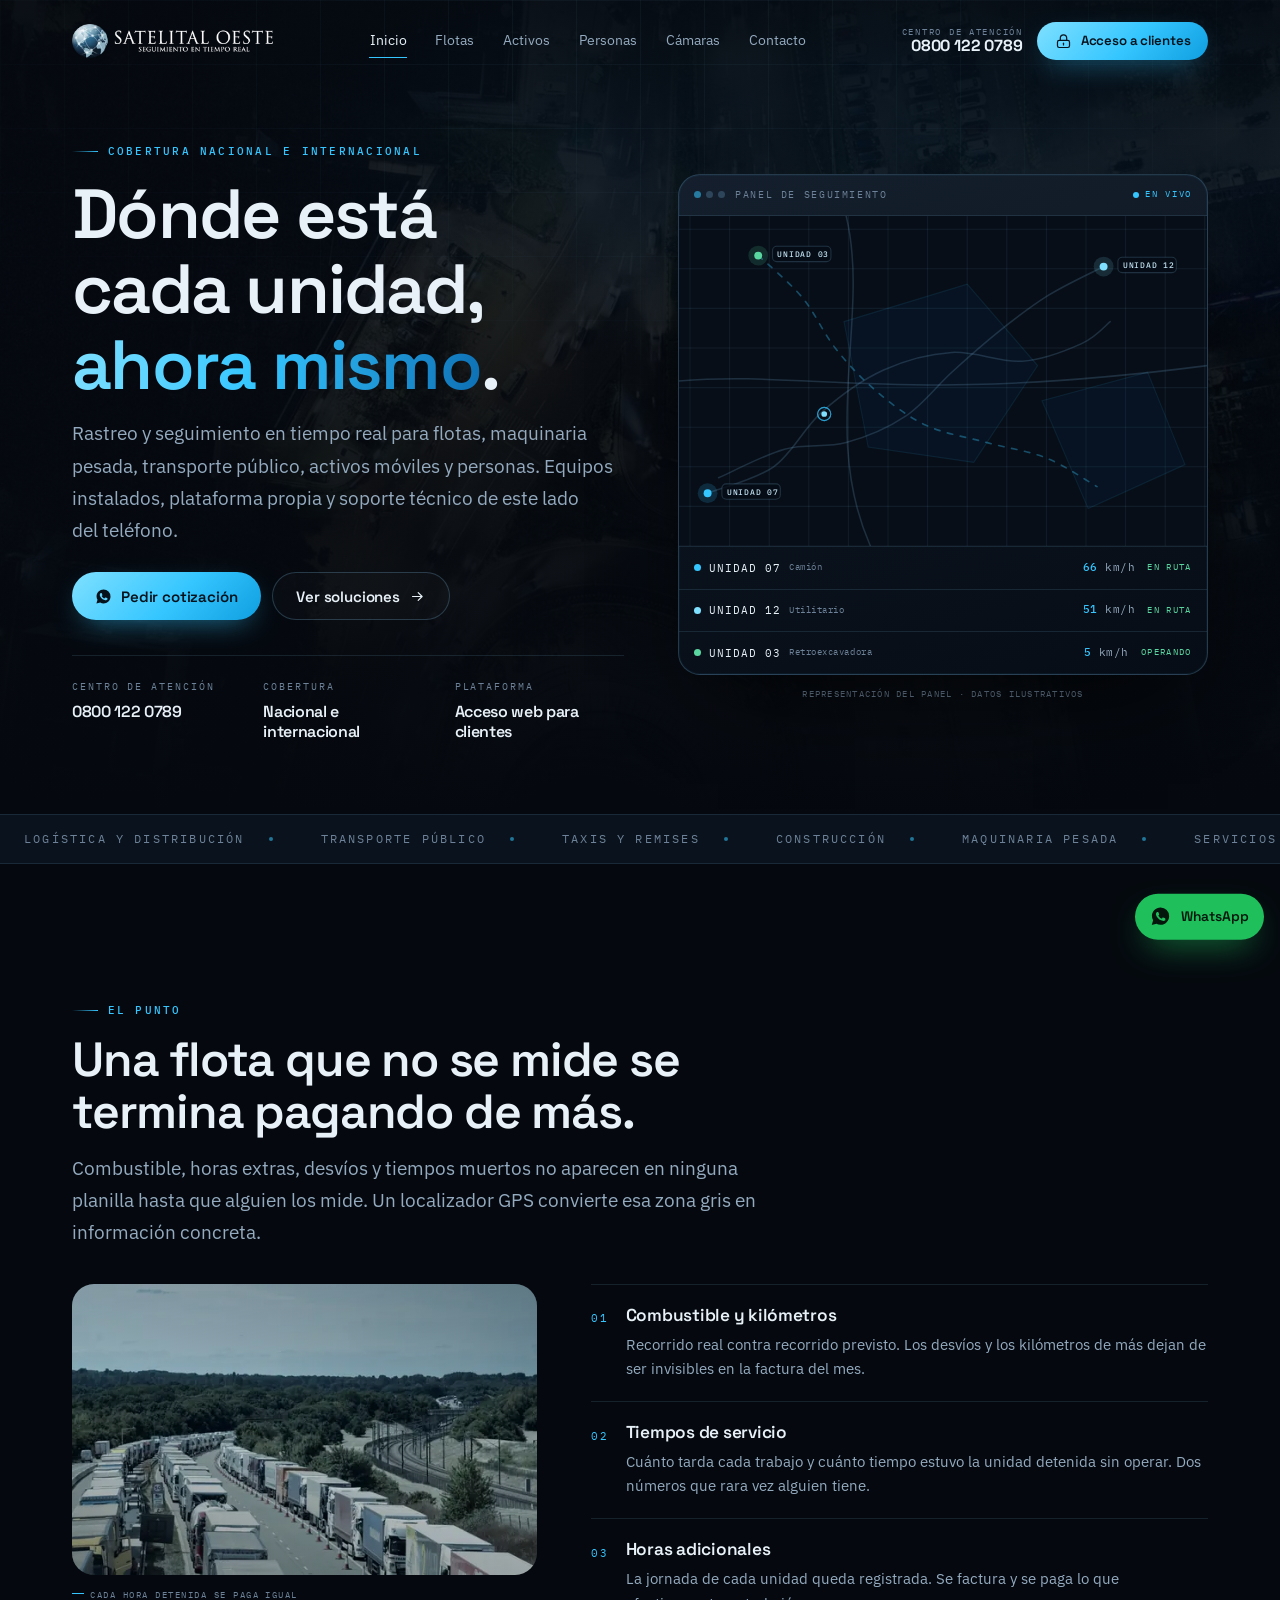
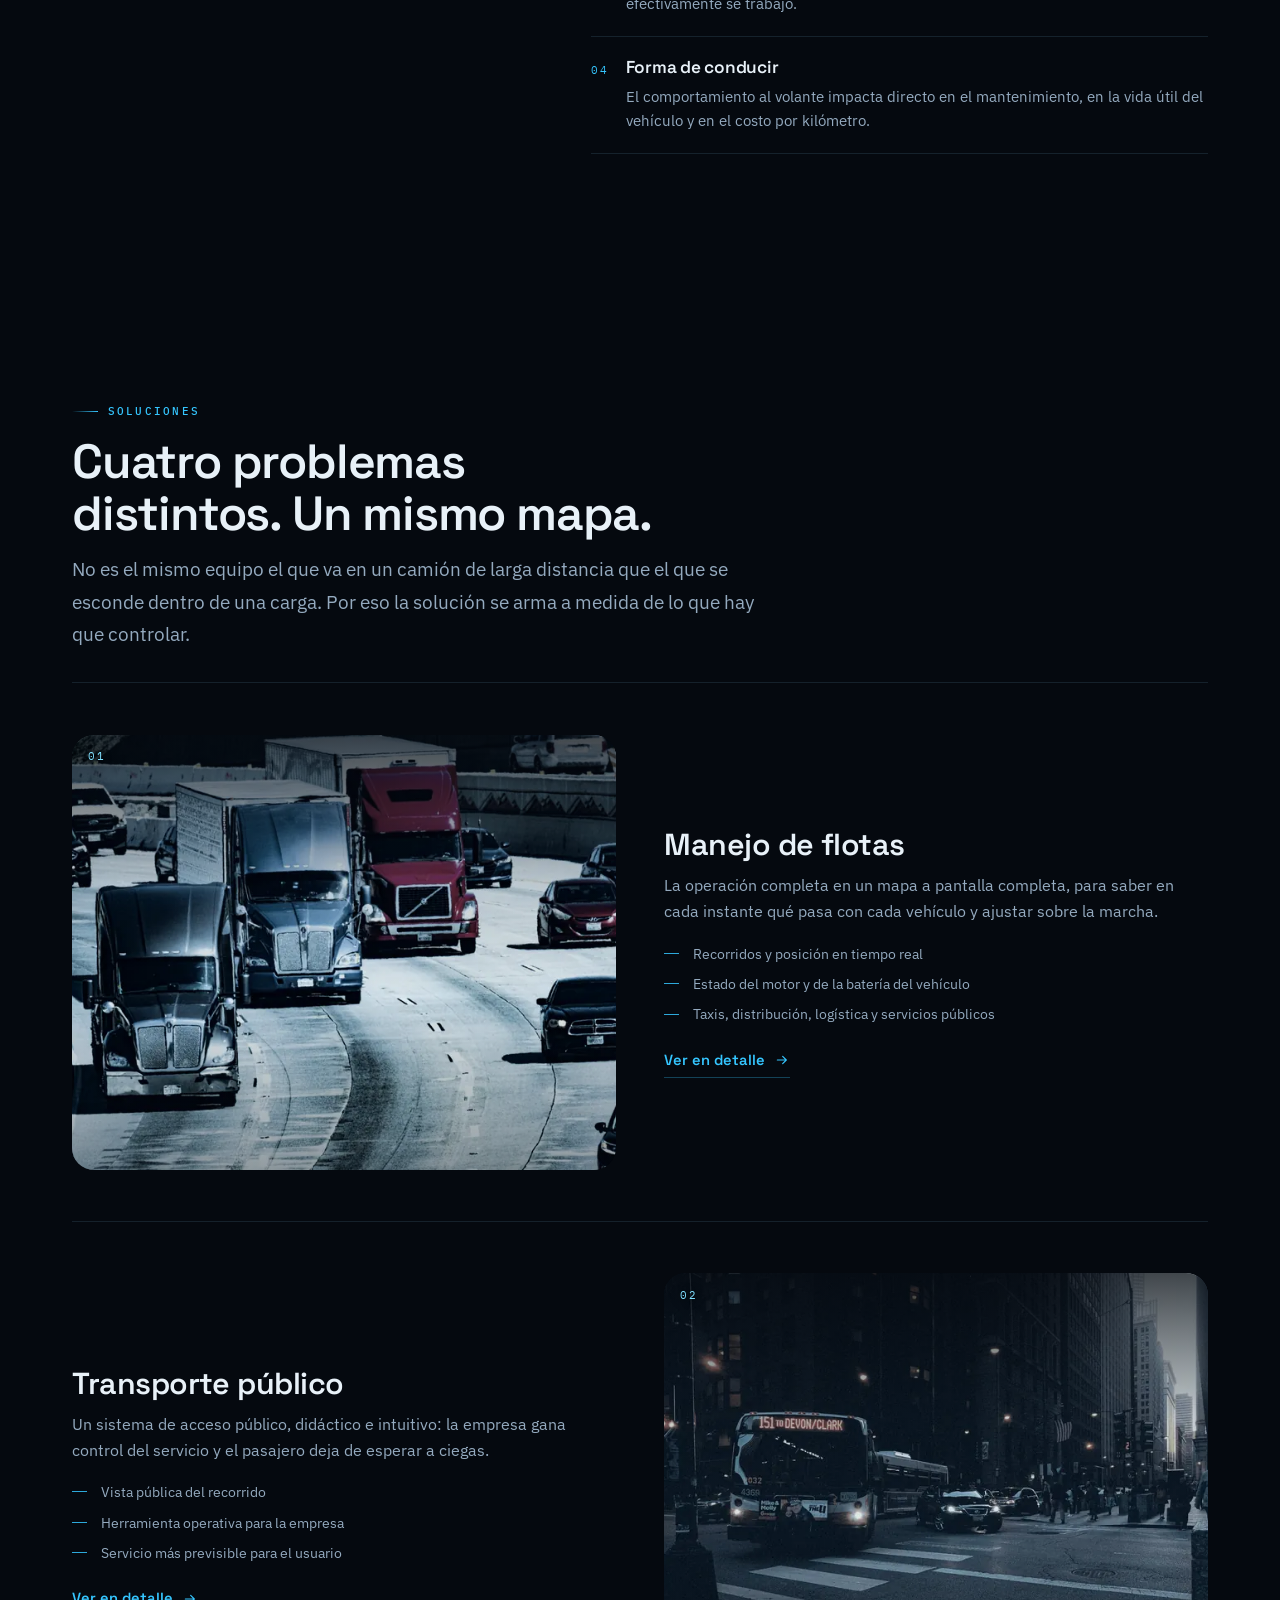
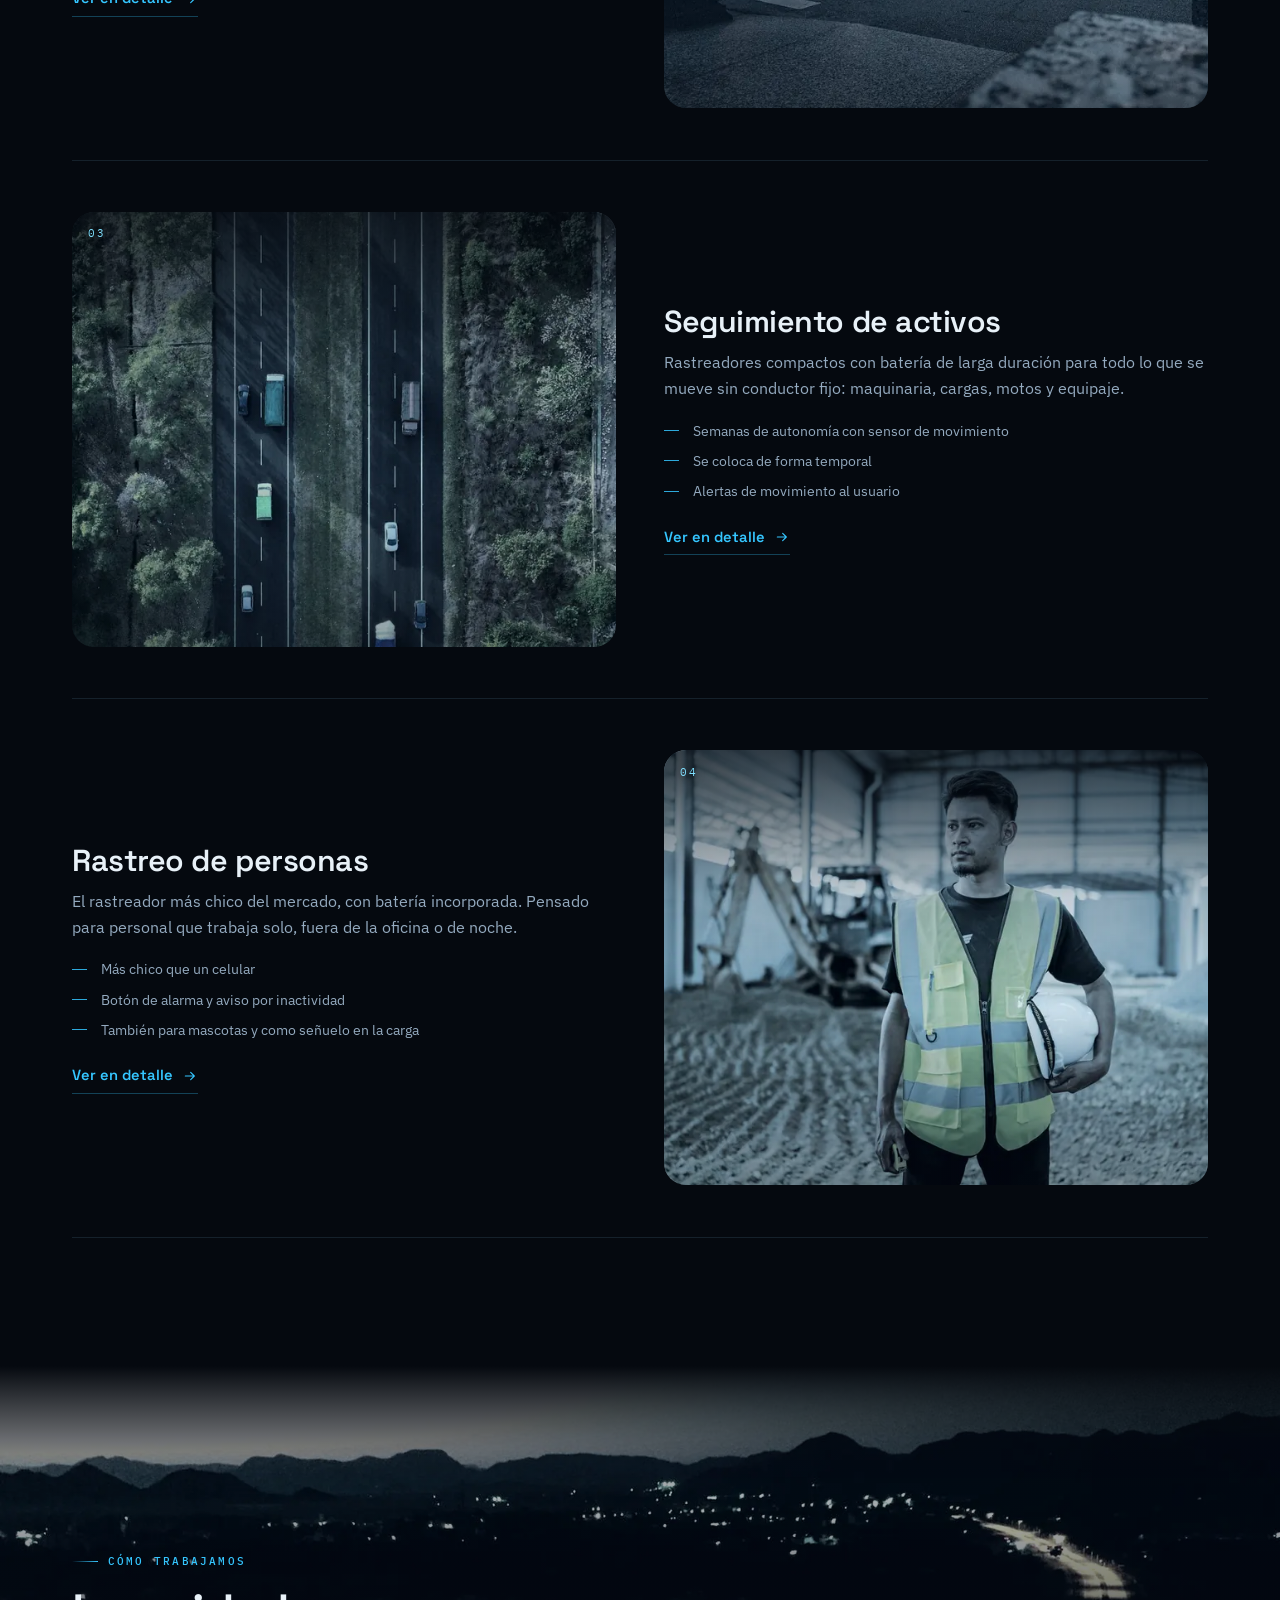
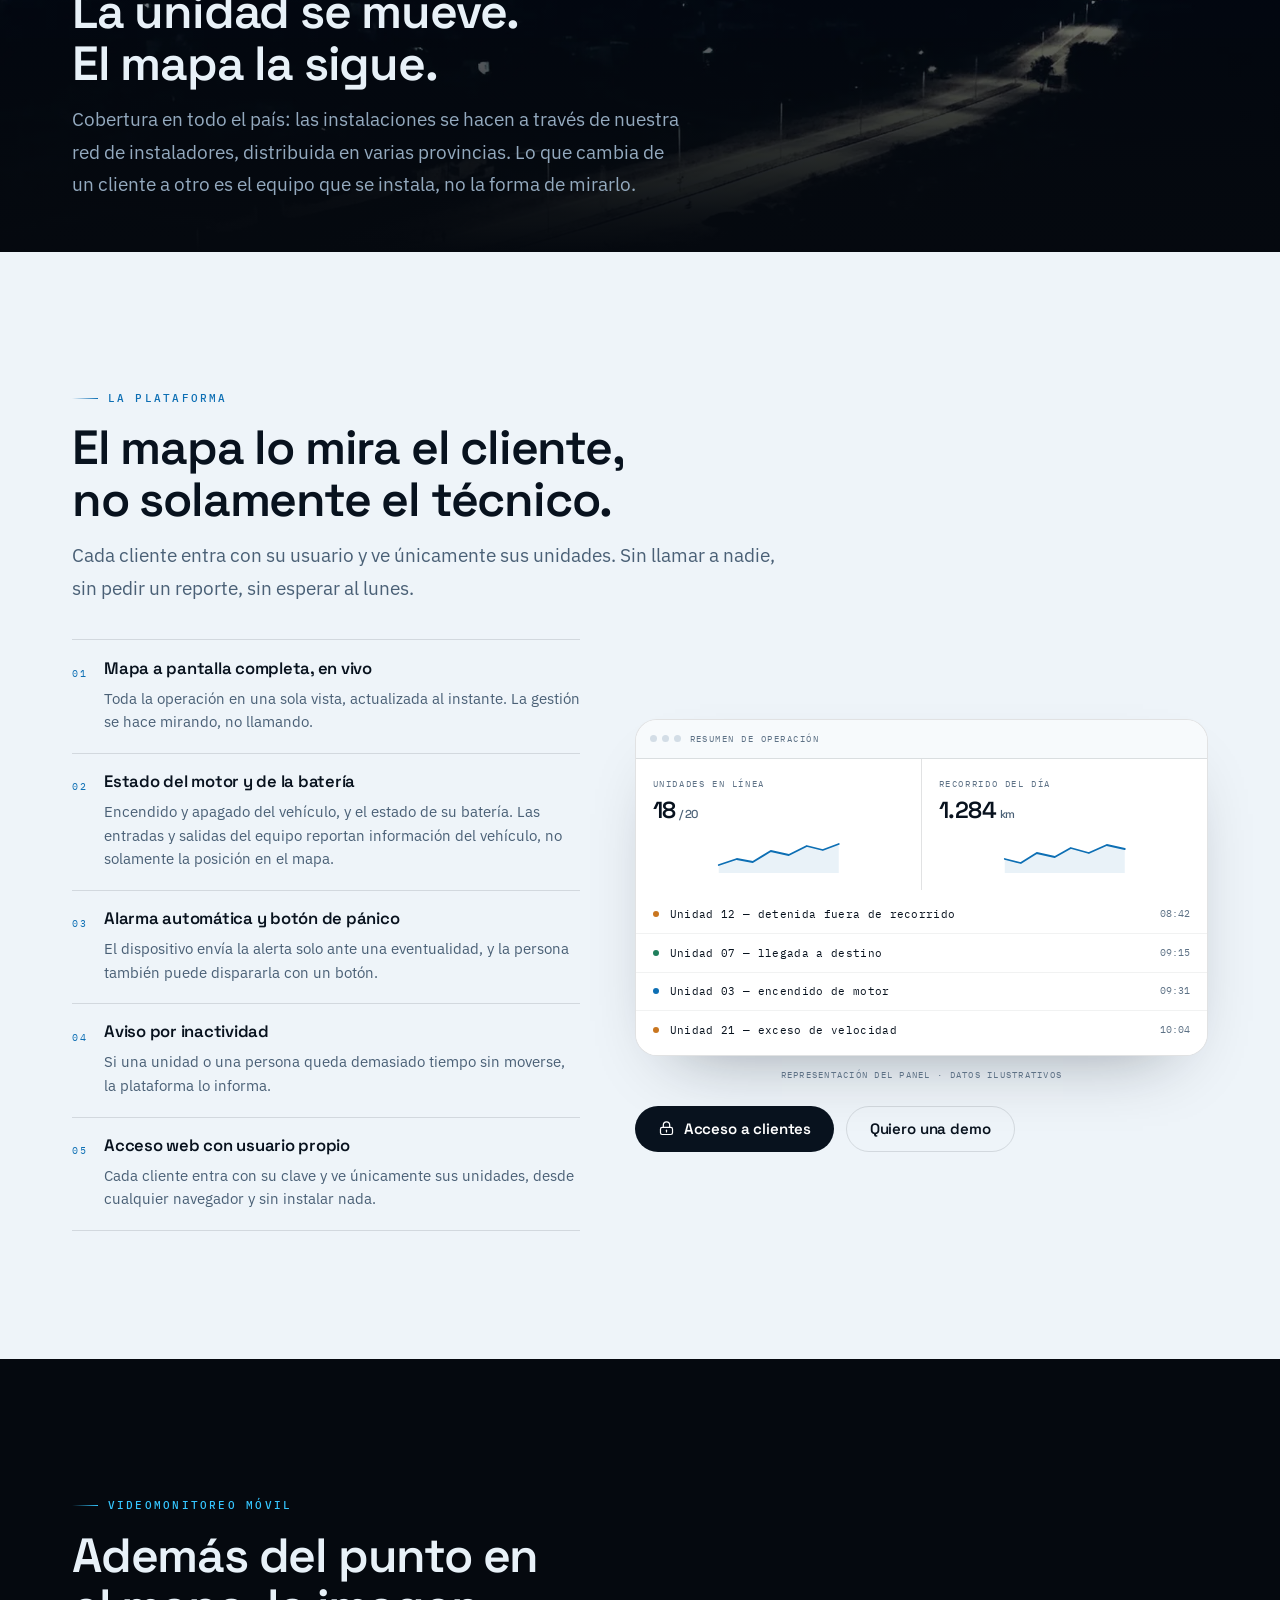
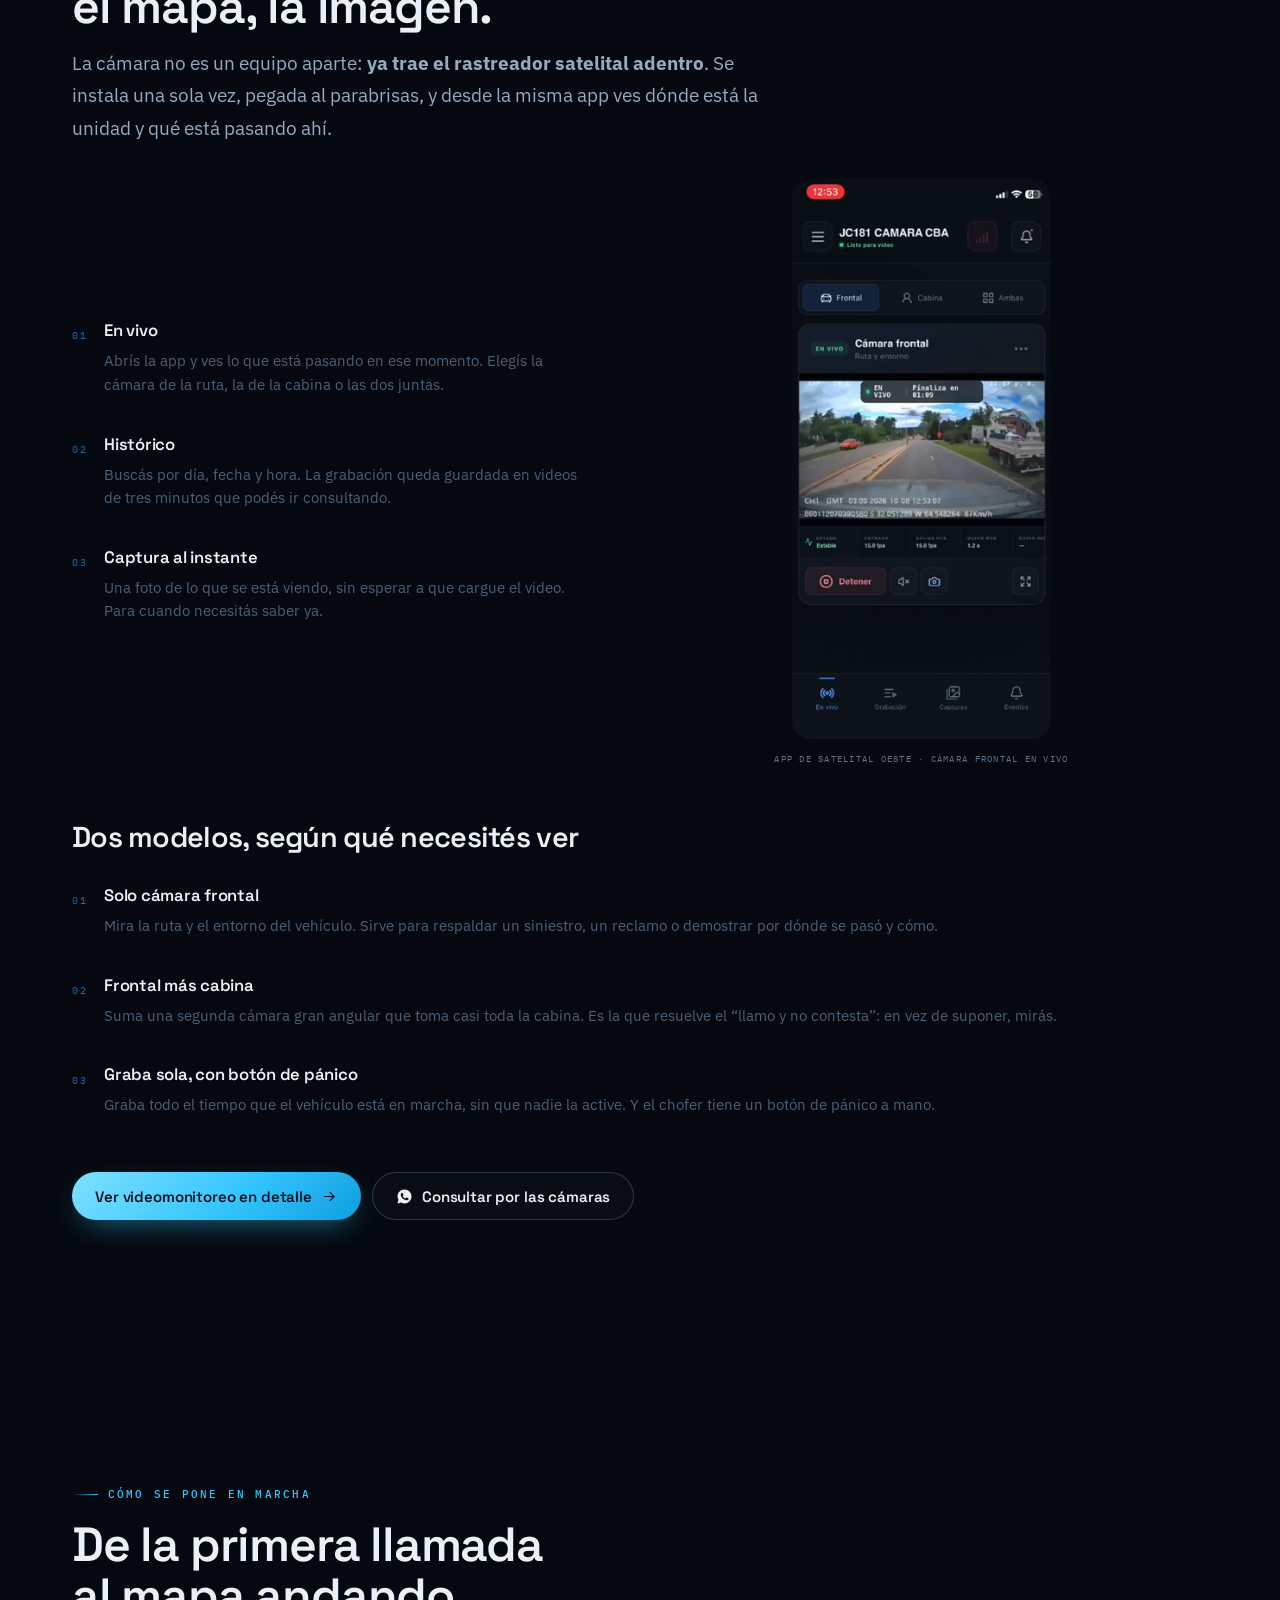
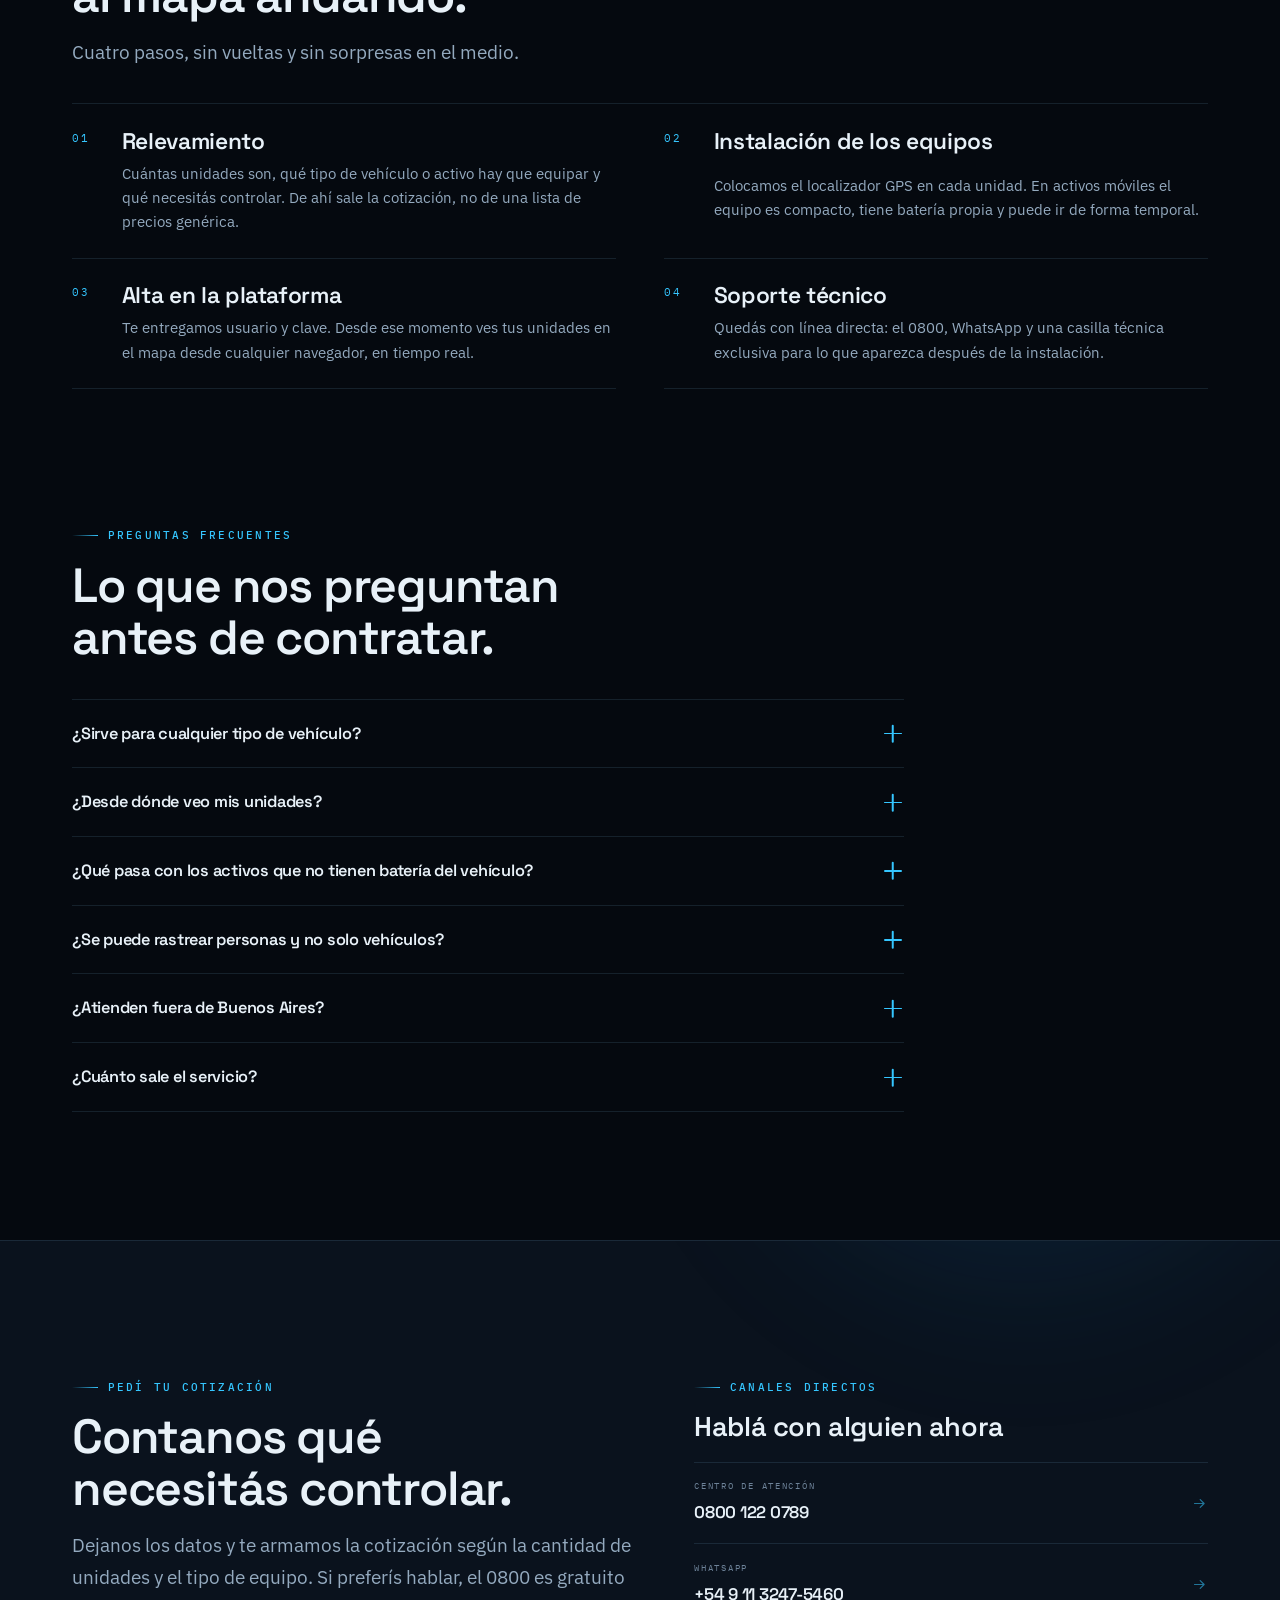
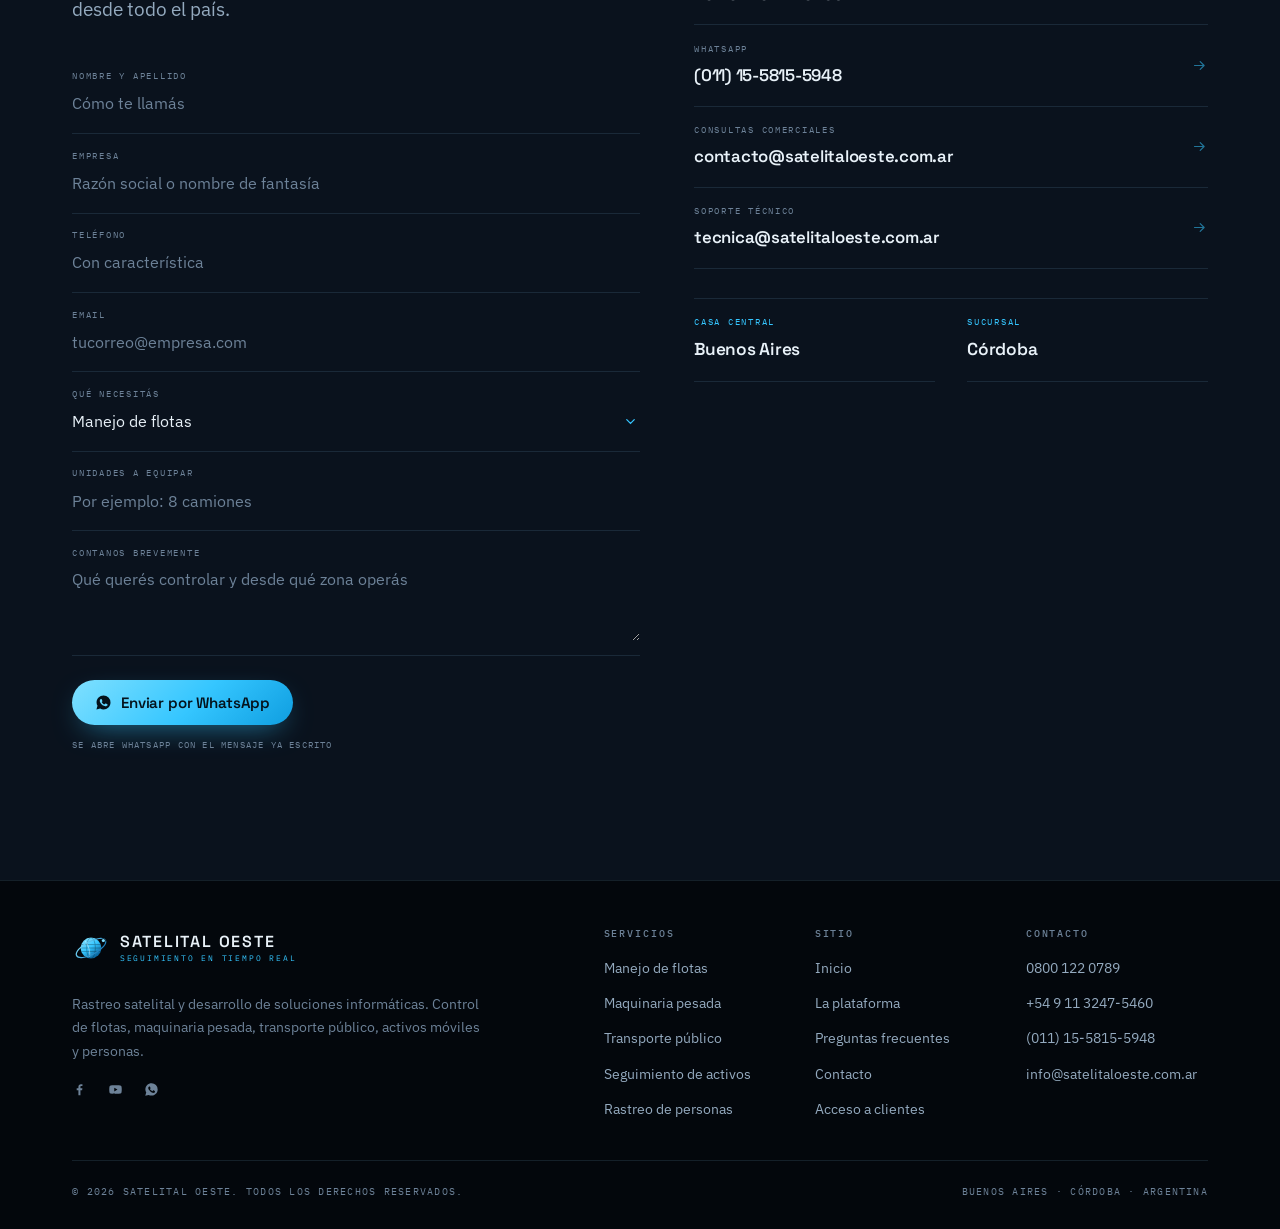
==== commit 32a5f158: "Segundo WhatsApp y saca los telefonos de casa central y sucursal Suma el WhatsApp de Claudio como ca" ====
--- a/index.html
+++ b/index.html
@@ -410,12 +410,13 @@
         <div class="canal">
           <a href="tel:08001220789"><span class="k">Centro de atención</span><span class="v">0800 122 0789</span><svg class="ln" viewBox="0 0 24 24" aria-hidden="true"><path d="M5 12h13M13 6.5 18.5 12 13 17.5"/></svg></a>
           <a href="https://wa.me/5491132475460?text=Hola%20Satelital%20Oeste%2C%20quiero%20una%20cotizaci%C3%B3n%20del%20servicio%20de%20rastreo%20satelital." target="_blank" rel="noopener"><span class="k">WhatsApp</span><span class="v">+54 9 11 3247-5460</span><svg class="ln" viewBox="0 0 24 24" aria-hidden="true"><path d="M5 12h13M13 6.5 18.5 12 13 17.5"/></svg></a>
+          <a href="https://wa.me/5491158155948?text=Hola%20Satelital%20Oeste%2C%20quiero%20una%20cotizaci%C3%B3n%20del%20servicio%20de%20rastreo%20satelital." target="_blank" rel="noopener"><span class="k">WhatsApp</span><span class="v">(011) 15-5815-5948</span><svg class="ln" viewBox="0 0 24 24" aria-hidden="true"><path d="M5 12h13M13 6.5 18.5 12 13 17.5"/></svg></a>
           <a href="mailto:contacto@satelitaloeste.com.ar"><span class="k">Consultas comerciales</span><span class="v">contacto@satelitaloeste.com.ar</span><svg class="ln" viewBox="0 0 24 24" aria-hidden="true"><path d="M5 12h13M13 6.5 18.5 12 13 17.5"/></svg></a>
           <a href="mailto:tecnica@satelitaloeste.com.ar"><span class="k">Soporte técnico</span><span class="v">tecnica@satelitaloeste.com.ar</span><svg class="ln" viewBox="0 0 24 24" aria-hidden="true"><path d="M5 12h13M13 6.5 18.5 12 13 17.5"/></svg></a>
         </div>
         <ul class="branch">
-          <li><span>Casa central</span><b>Buenos Aires</b><p><a href="tel:+5491132475460">+54 9 11 3247-5460</a></p></li>
-          <li><span>Sucursal</span><b>Córdoba</b><p><a href="tel:08001220789">0800 122 0789</a></p></li>
+          <li><span>Casa central</span><b>Buenos Aires</b></li>
+          <li><span>Sucursal</span><b>Córdoba</b></li>
         </ul>
       </div>
     </div>
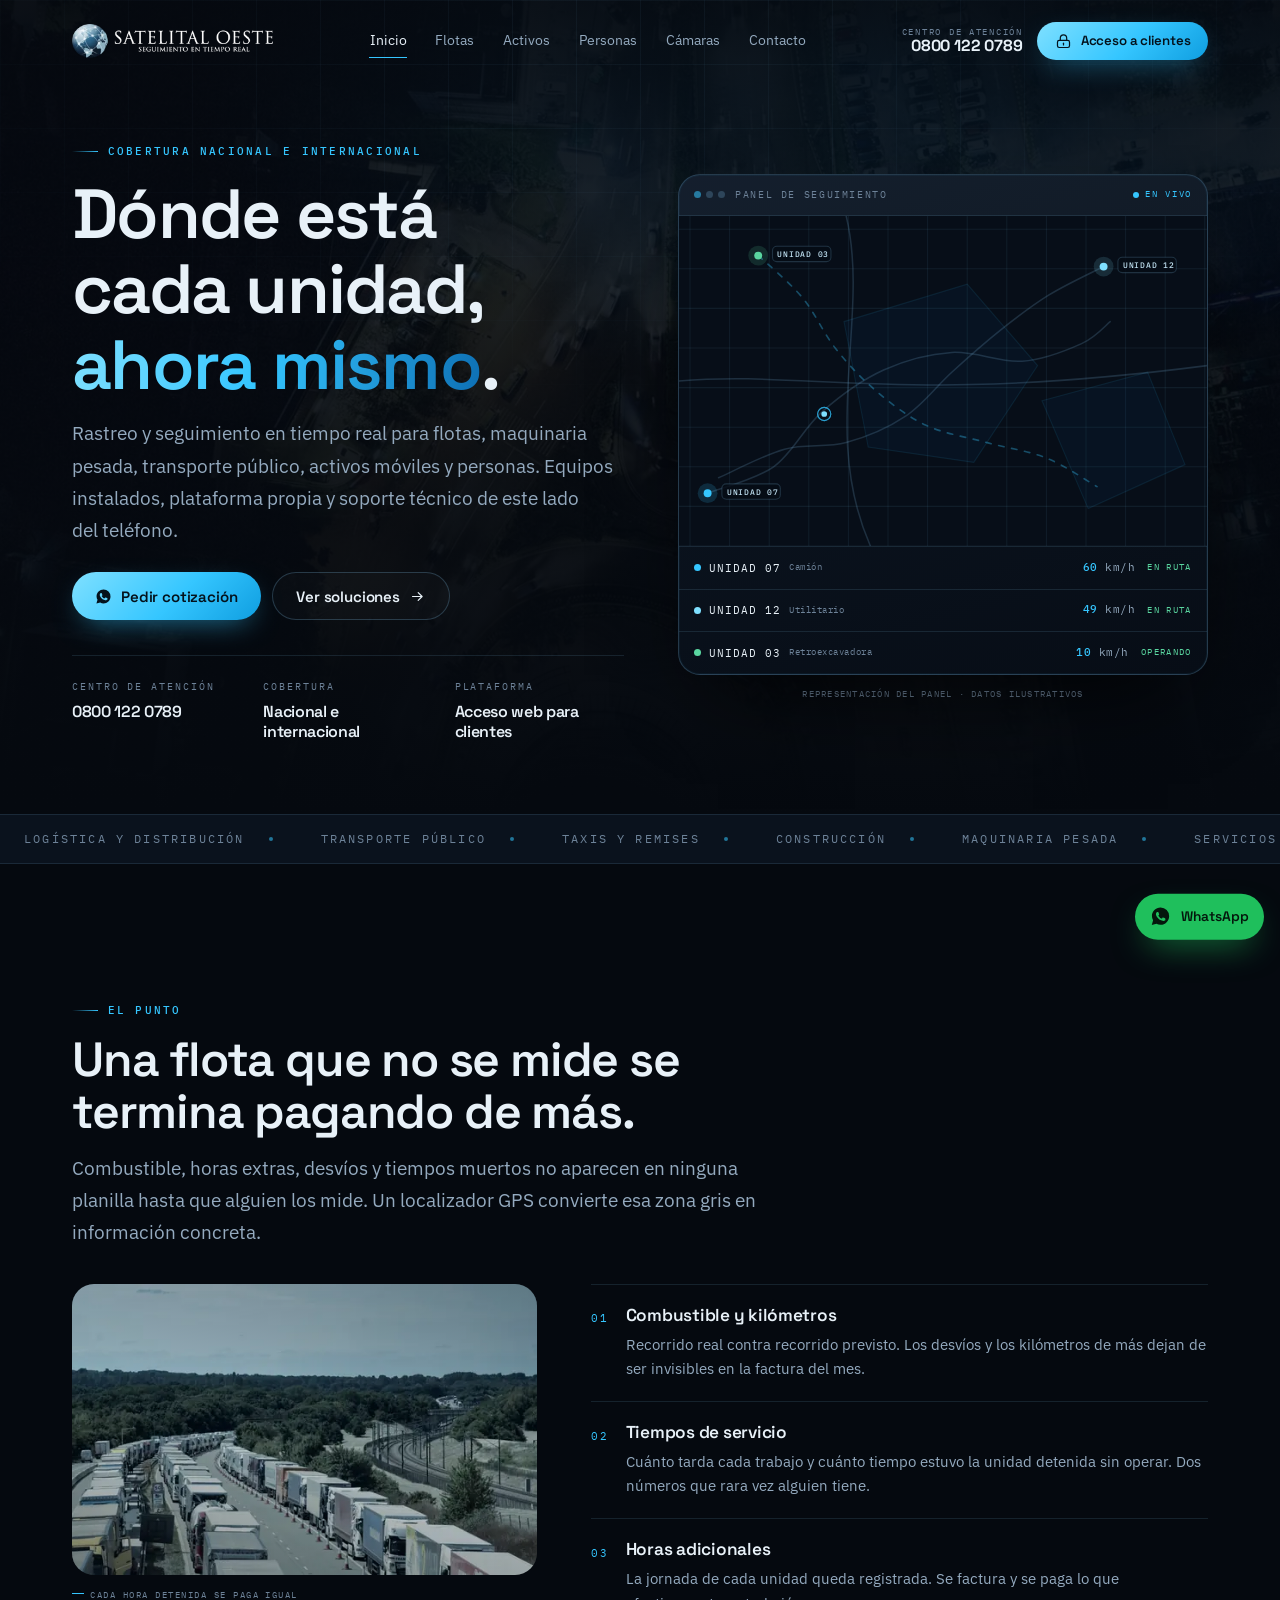
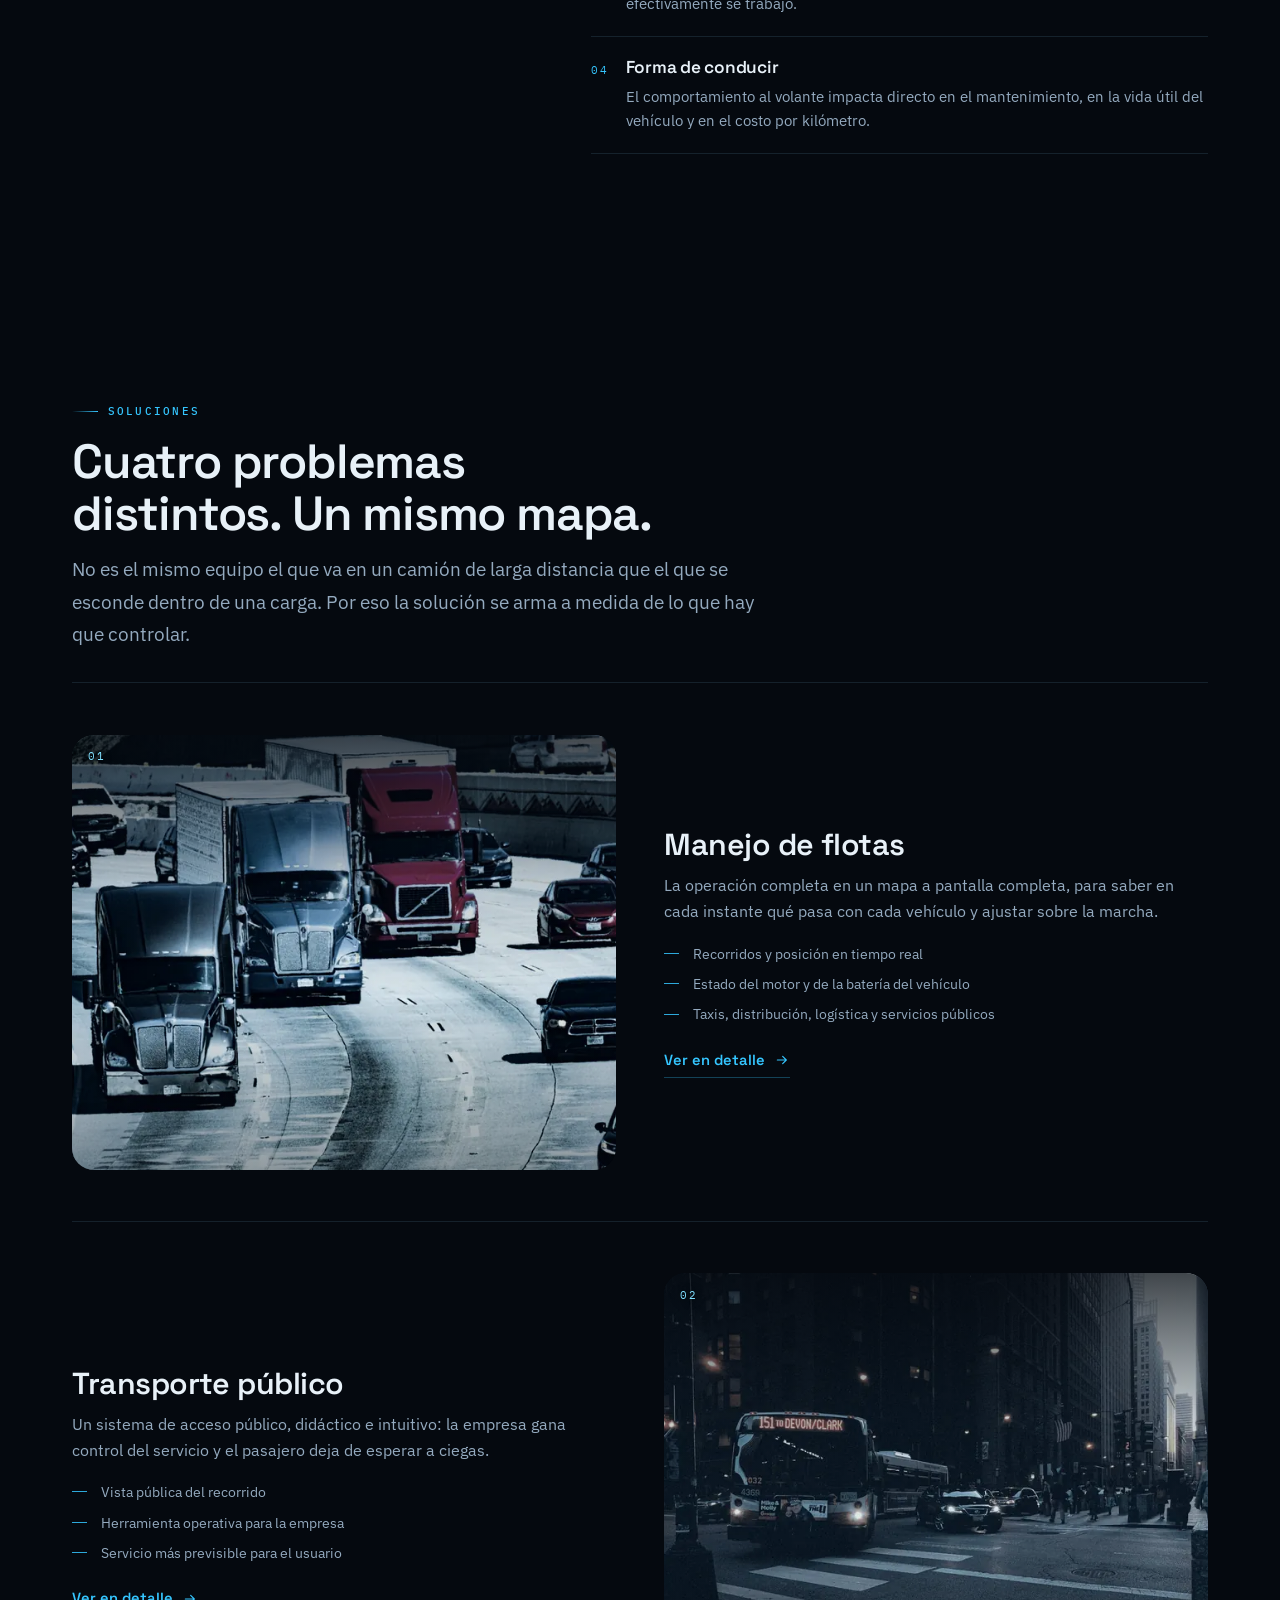
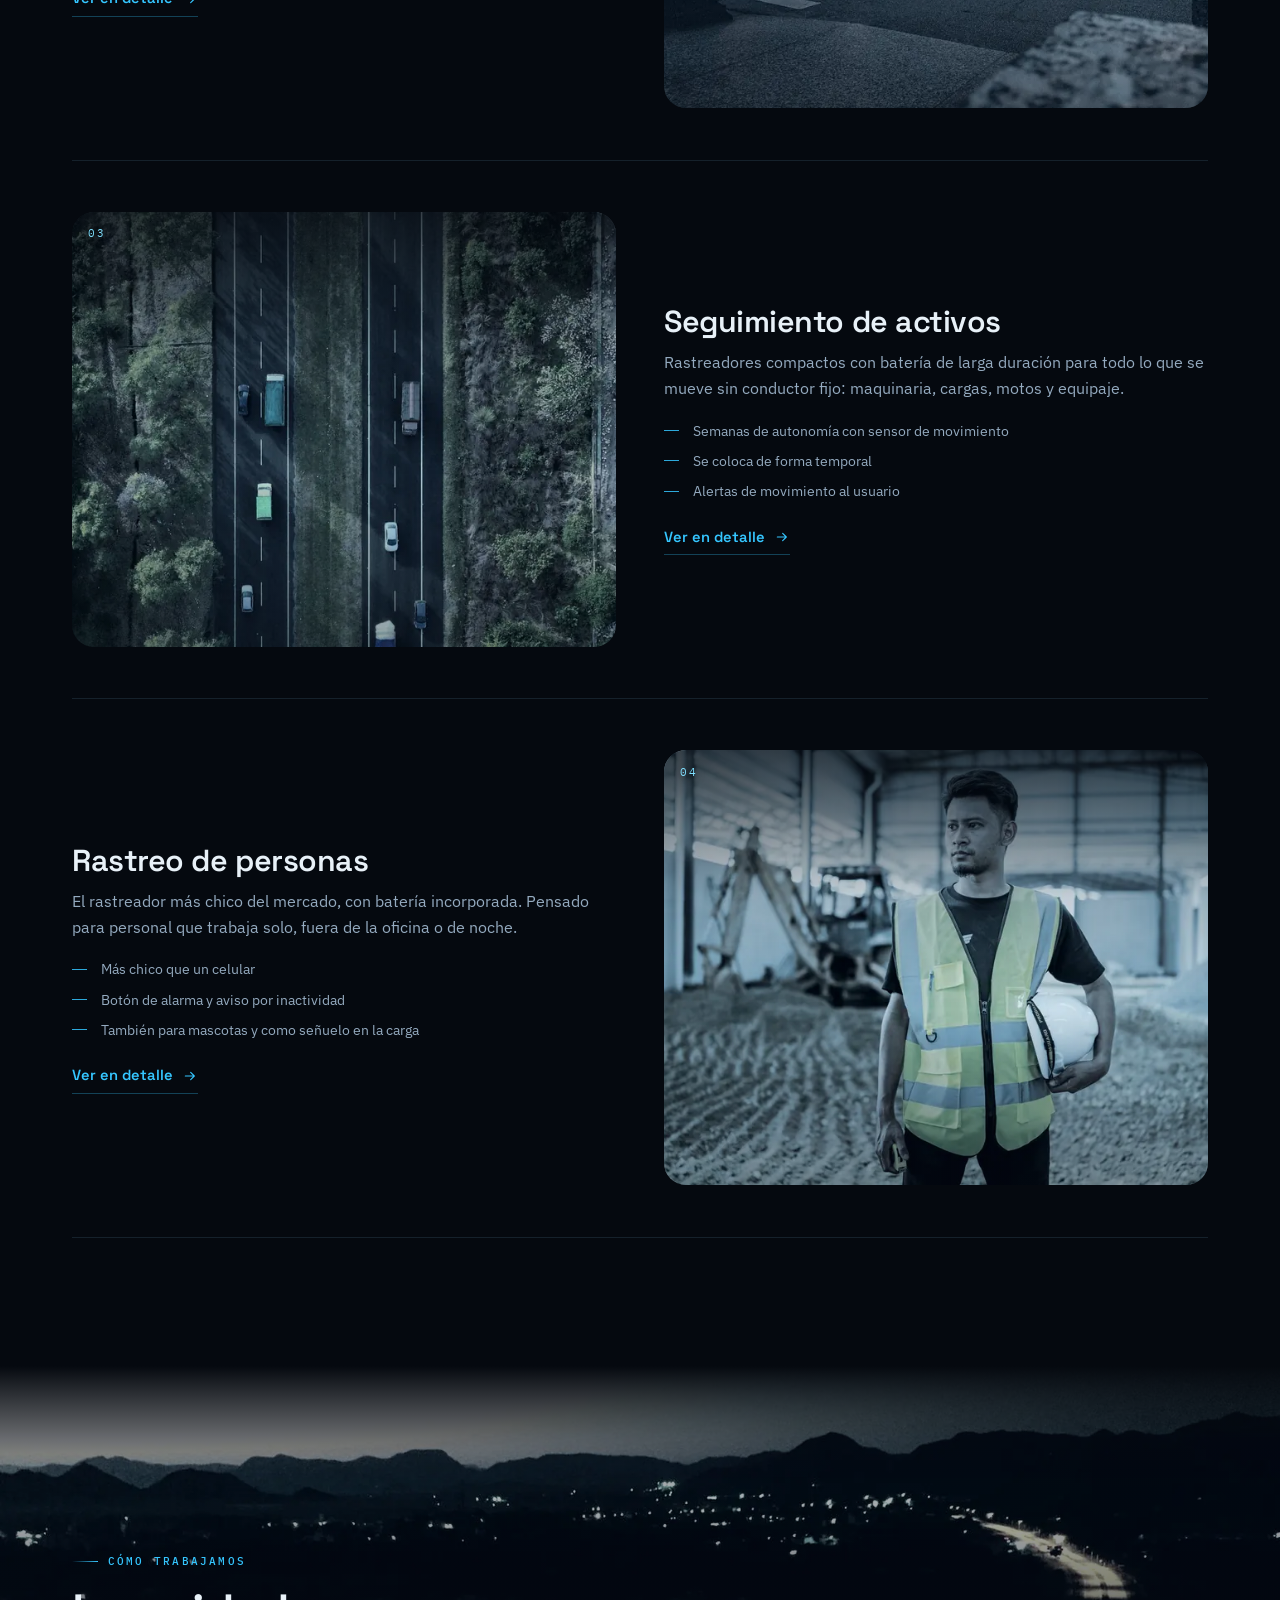
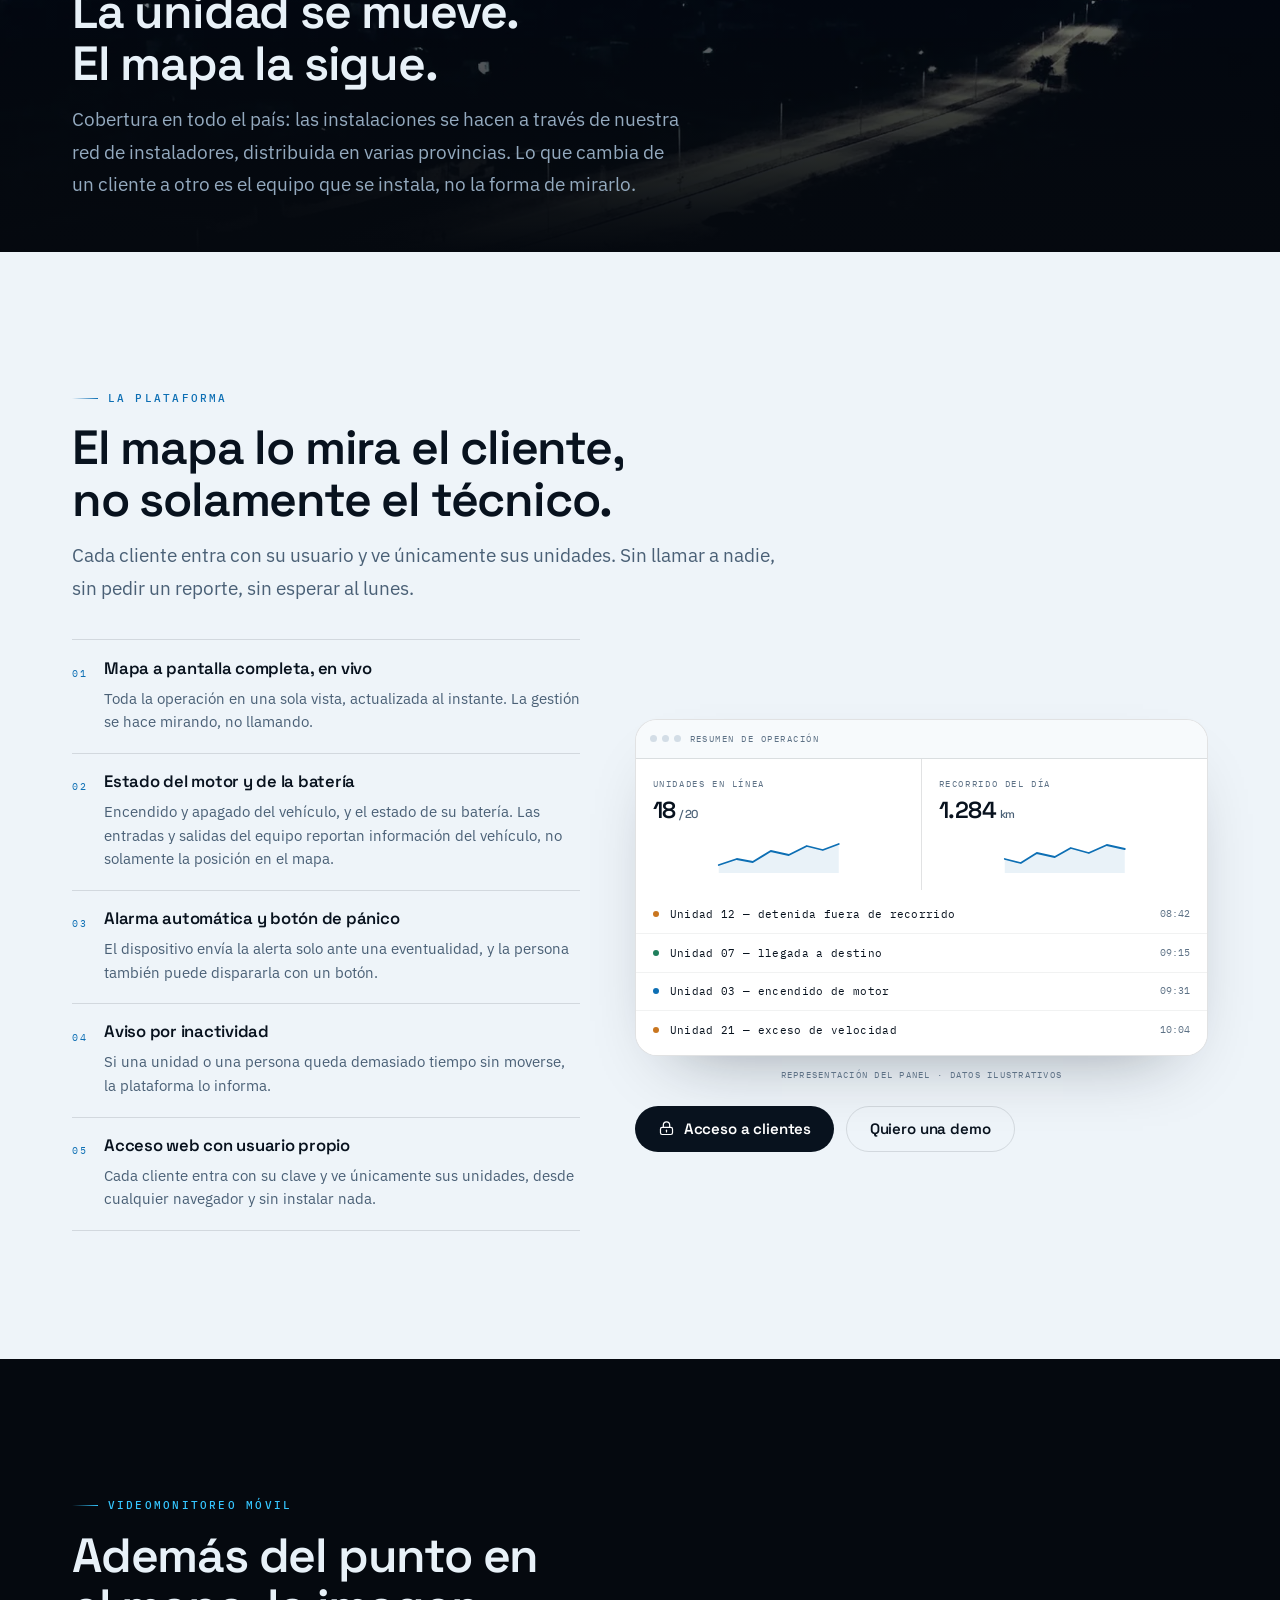
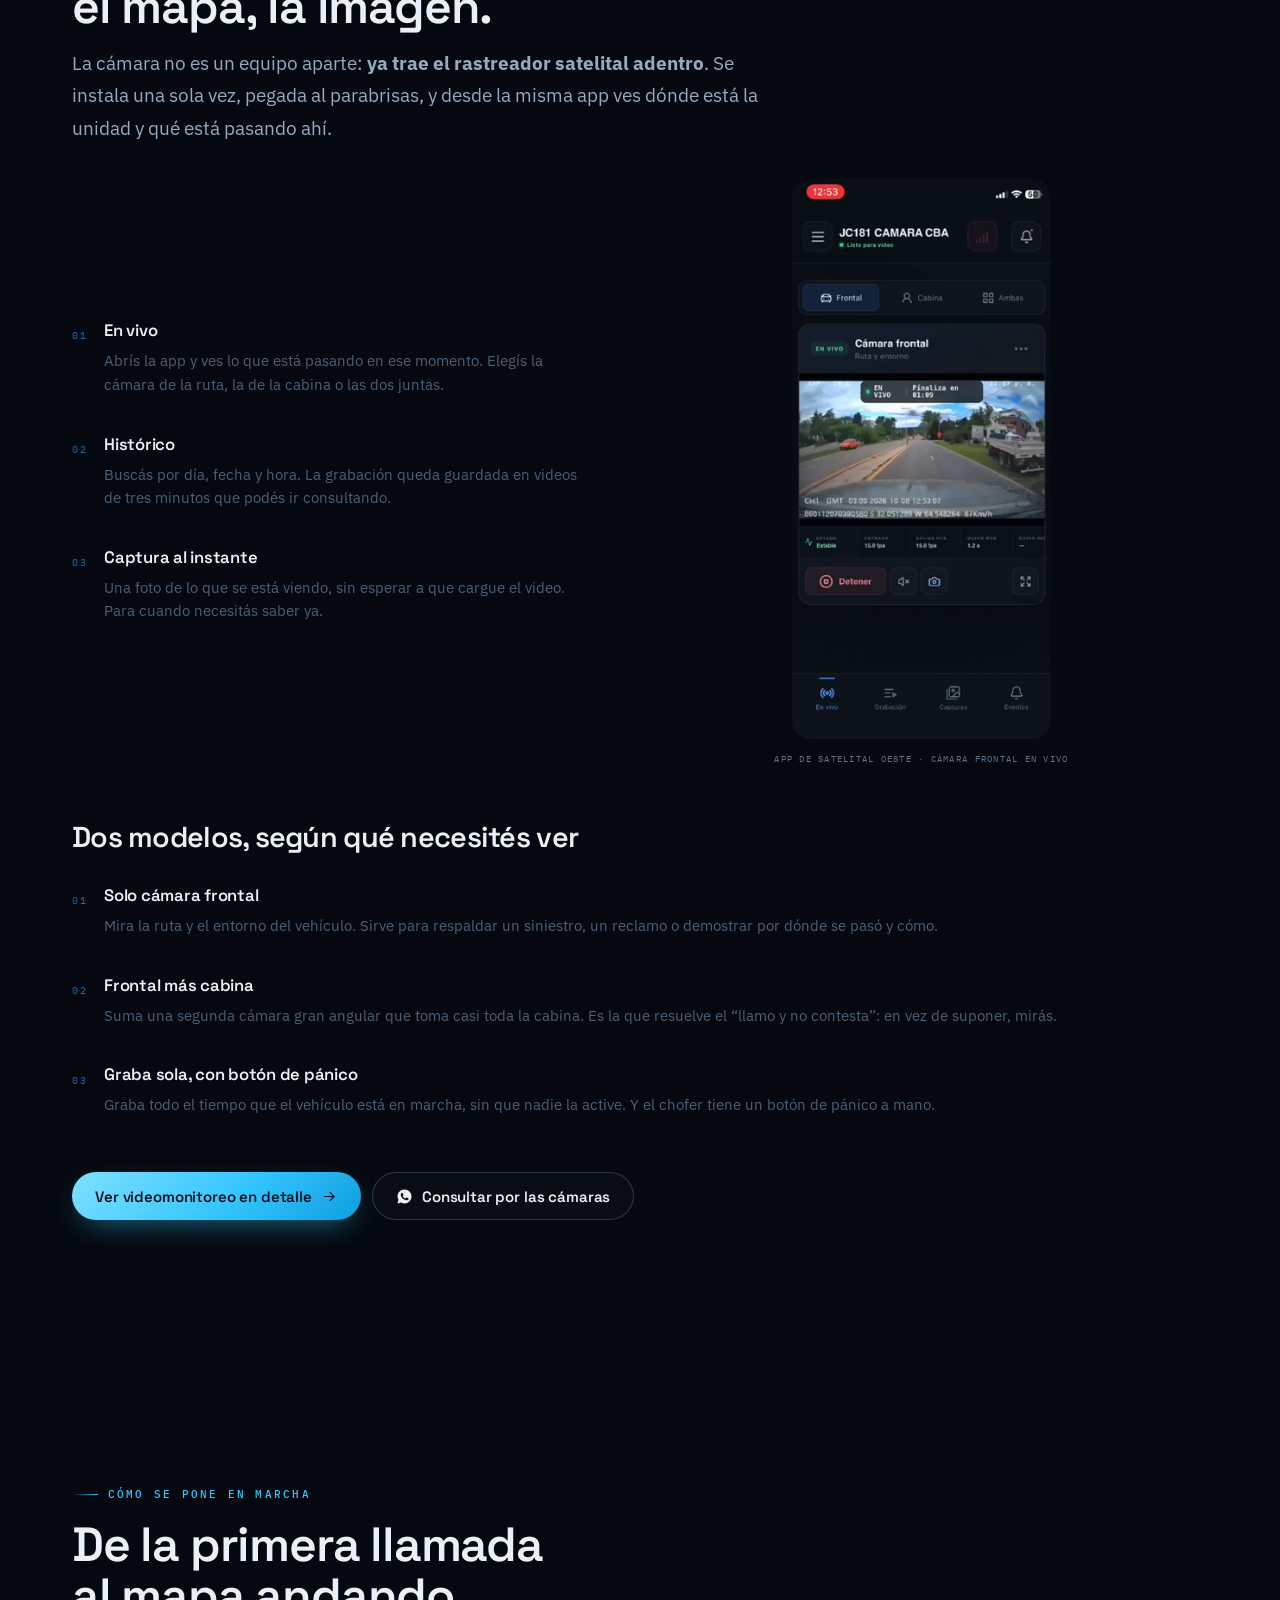
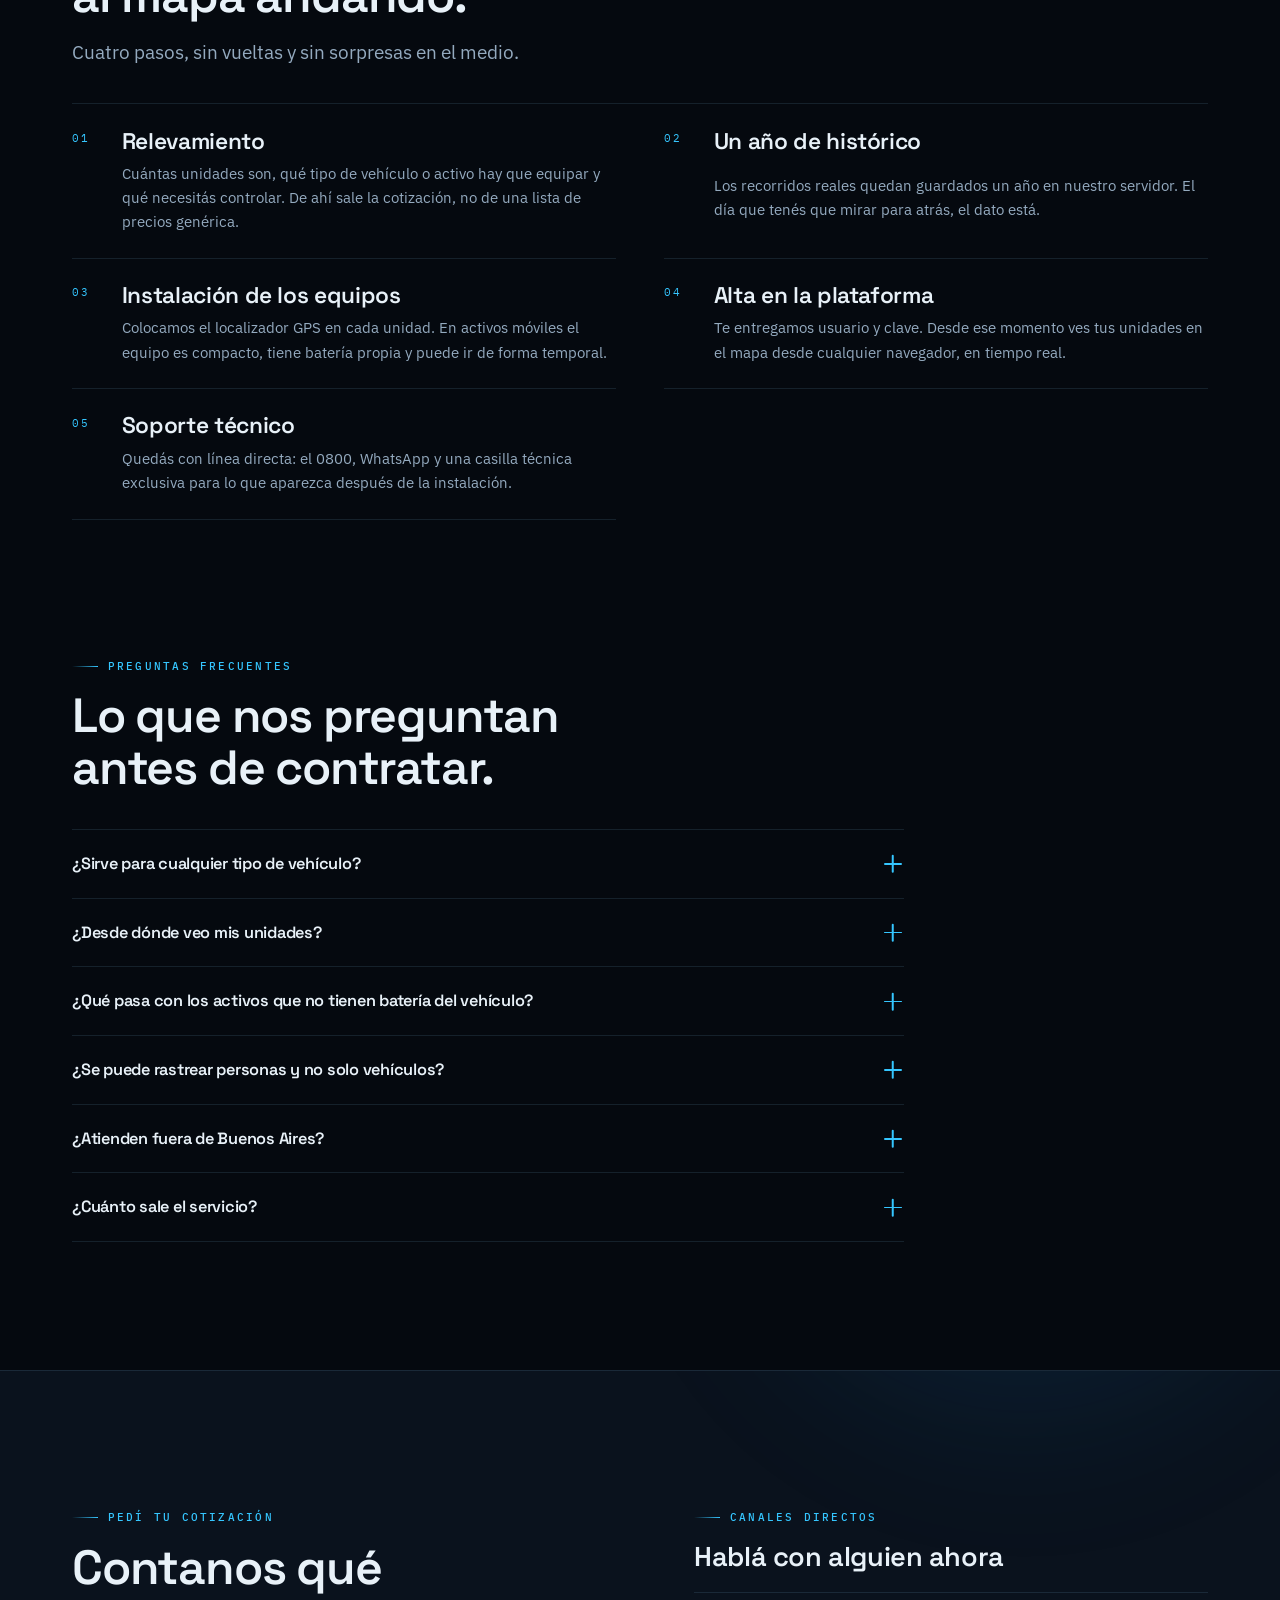
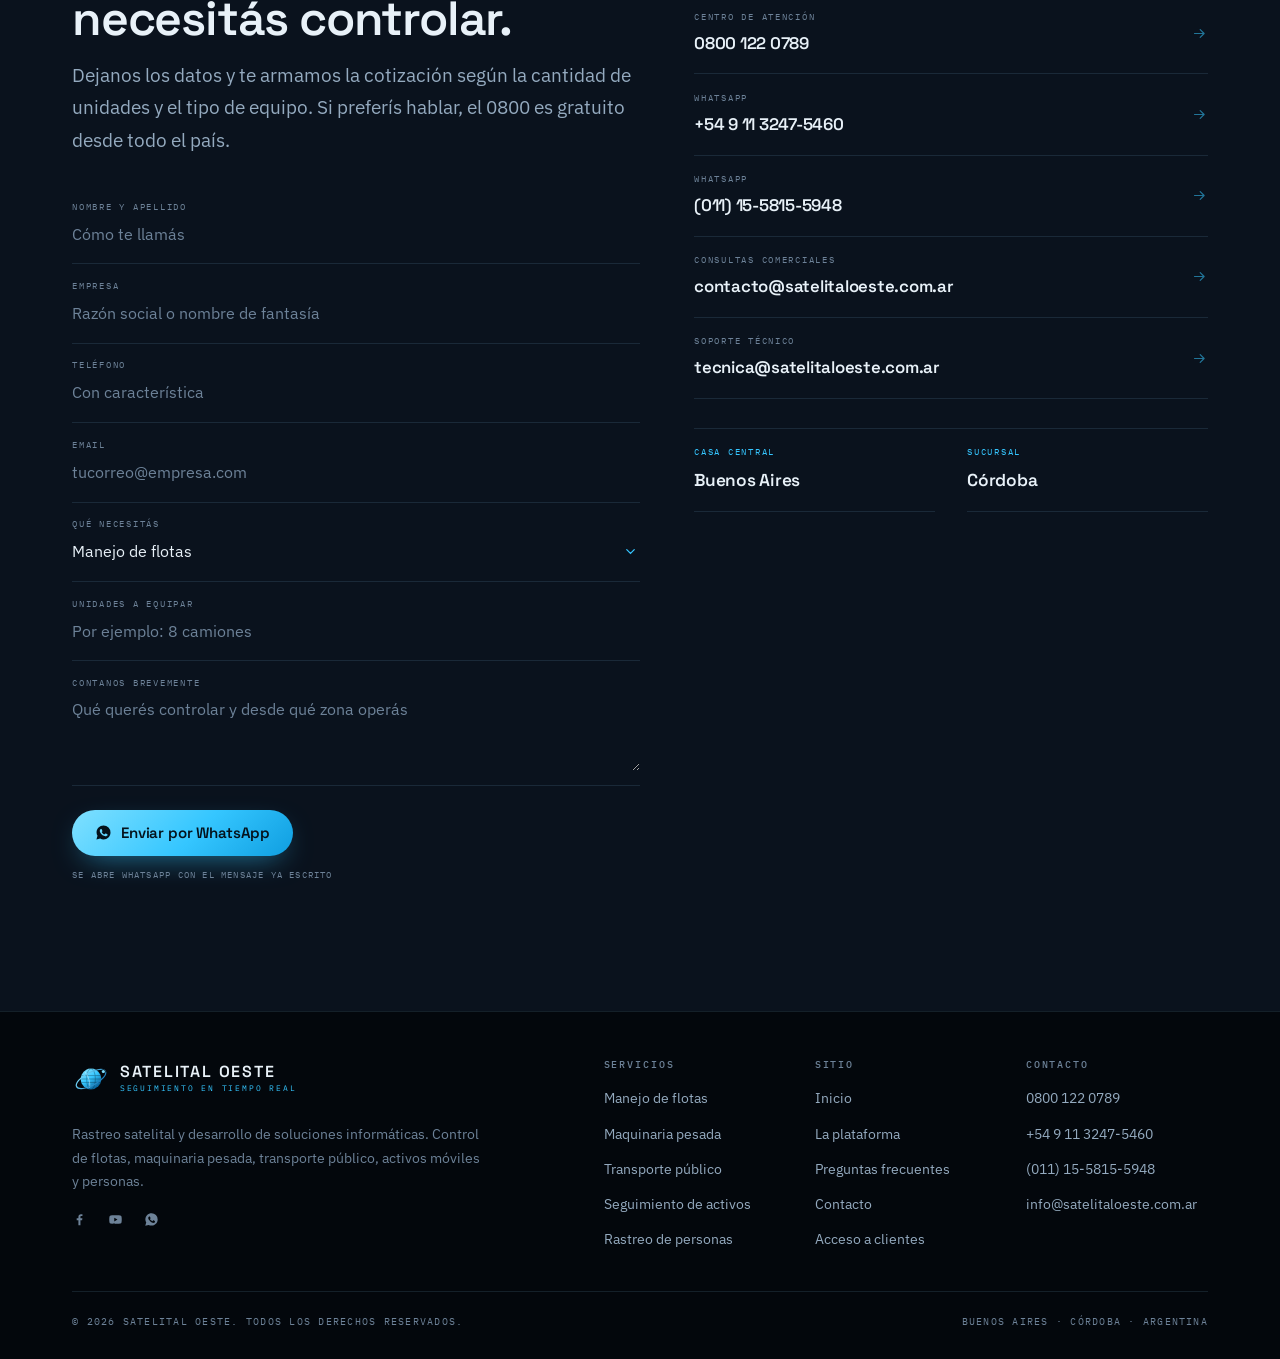
==== commit 33c12264: "Saca la comparacion contra recorridos previstos y suma el ano de historico El cliente aviso que no t" ====
--- a/index.html
+++ b/index.html
@@ -358,7 +358,7 @@
       <p class="lead">Cuatro pasos, sin vueltas y sin sorpresas en el medio.</p>
     </div>
     <div class="steps">
-      <article class="step rv"><h3>Relevamiento</h3><p>Cuántas unidades son, qué tipo de vehículo o activo hay que equipar y qué necesitás controlar. De ahí sale la cotización, no de una lista de precios genérica.</p></article><article class="step rv"><h3>Instalación de los equipos</h3><p>Colocamos el localizador GPS en cada unidad. En activos móviles el equipo es compacto, tiene batería propia y puede ir de forma temporal.</p></article><article class="step rv"><h3>Alta en la plataforma</h3><p>Te entregamos usuario y clave. Desde ese momento ves tus unidades en el mapa desde cualquier navegador, en tiempo real.</p></article><article class="step rv"><h3>Soporte técnico</h3><p>Quedás con línea directa: el 0800, WhatsApp y una casilla técnica exclusiva para lo que aparezca después de la instalación.</p></article>
+      <article class="step rv"><h3>Relevamiento</h3><p>Cuántas unidades son, qué tipo de vehículo o activo hay que equipar y qué necesitás controlar. De ahí sale la cotización, no de una lista de precios genérica.</p></article><article class="step rv"><h3>Un año de histórico</h3><p>Los recorridos reales quedan guardados un año en nuestro servidor. El día que tenés que mirar para atrás, el dato está.</p></article><article class="step rv"><h3>Instalación de los equipos</h3><p>Colocamos el localizador GPS en cada unidad. En activos móviles el equipo es compacto, tiene batería propia y puede ir de forma temporal.</p></article><article class="step rv"><h3>Alta en la plataforma</h3><p>Te entregamos usuario y clave. Desde ese momento ves tus unidades en el mapa desde cualquier navegador, en tiempo real.</p></article><article class="step rv"><h3>Soporte técnico</h3><p>Quedás con línea directa: el 0800, WhatsApp y una casilla técnica exclusiva para lo que aparezca después de la instalación.</p></article>
     </div>
   </div>
 </section>
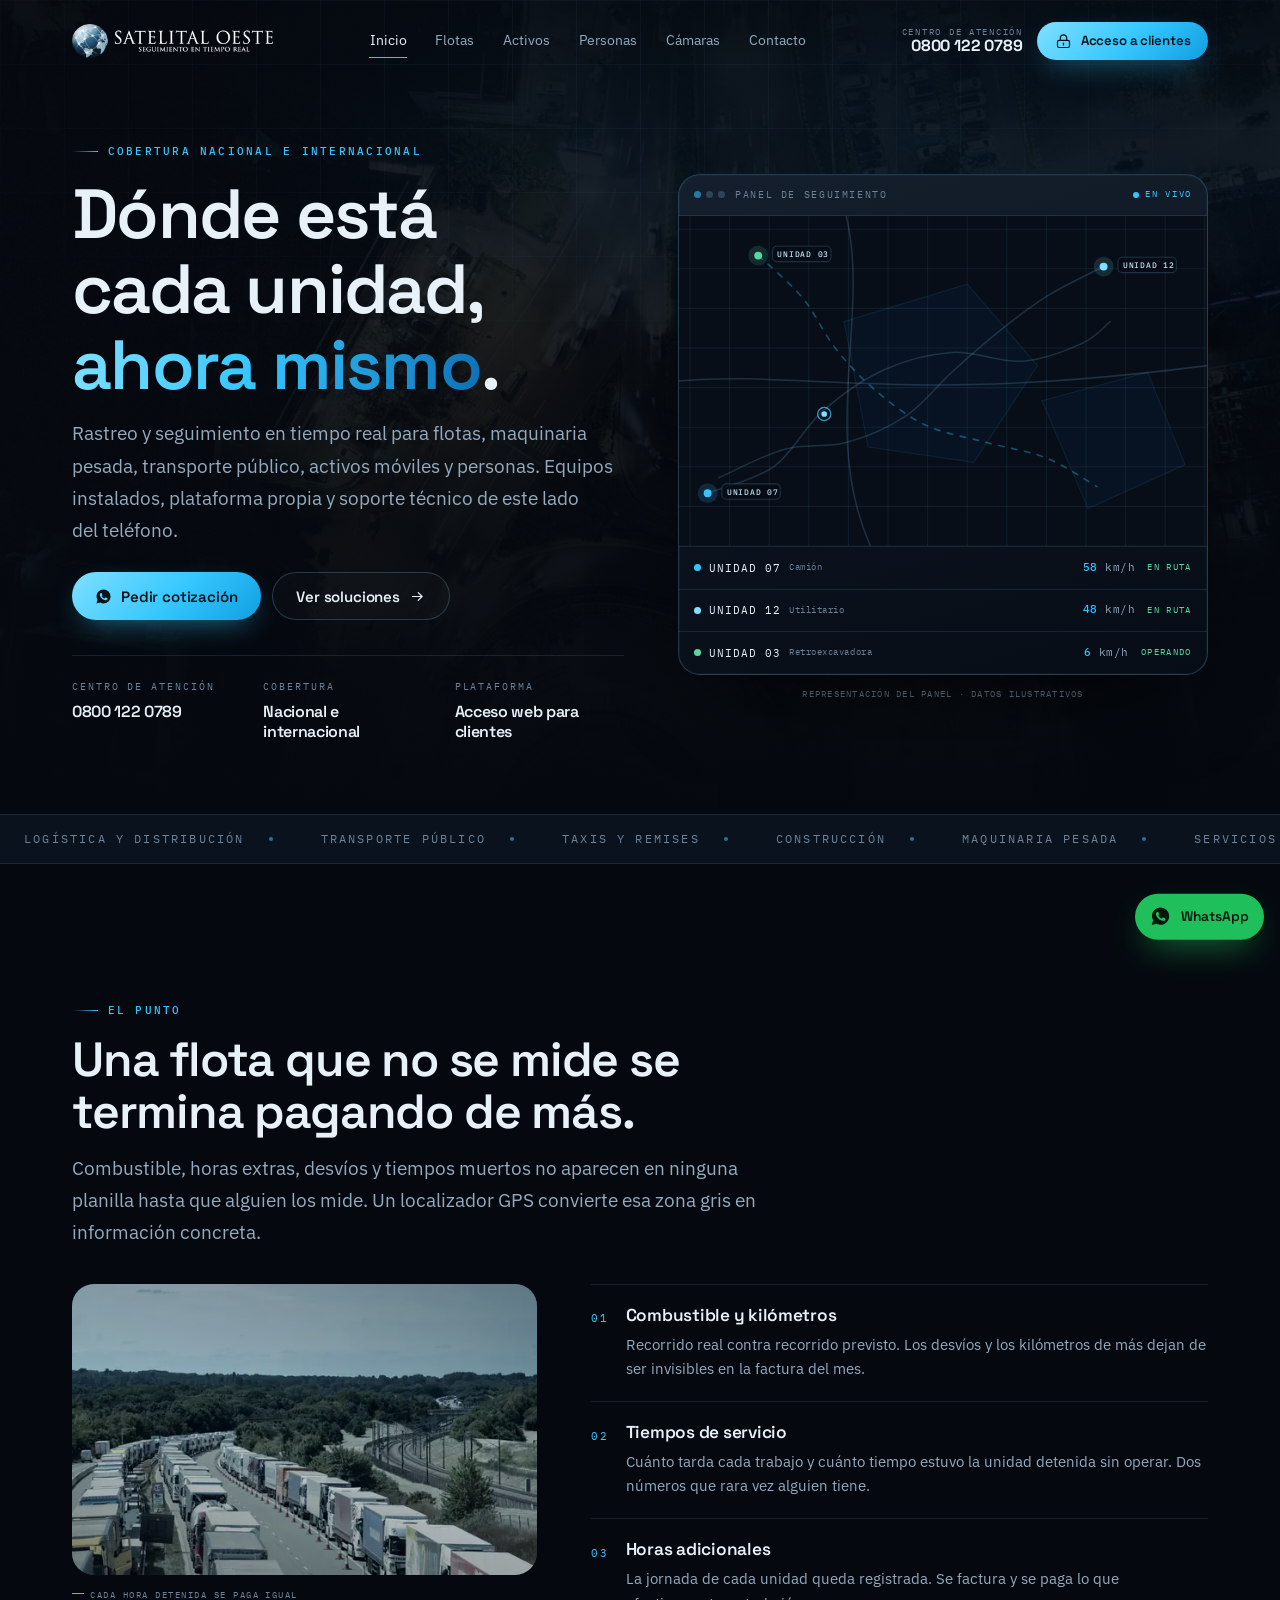
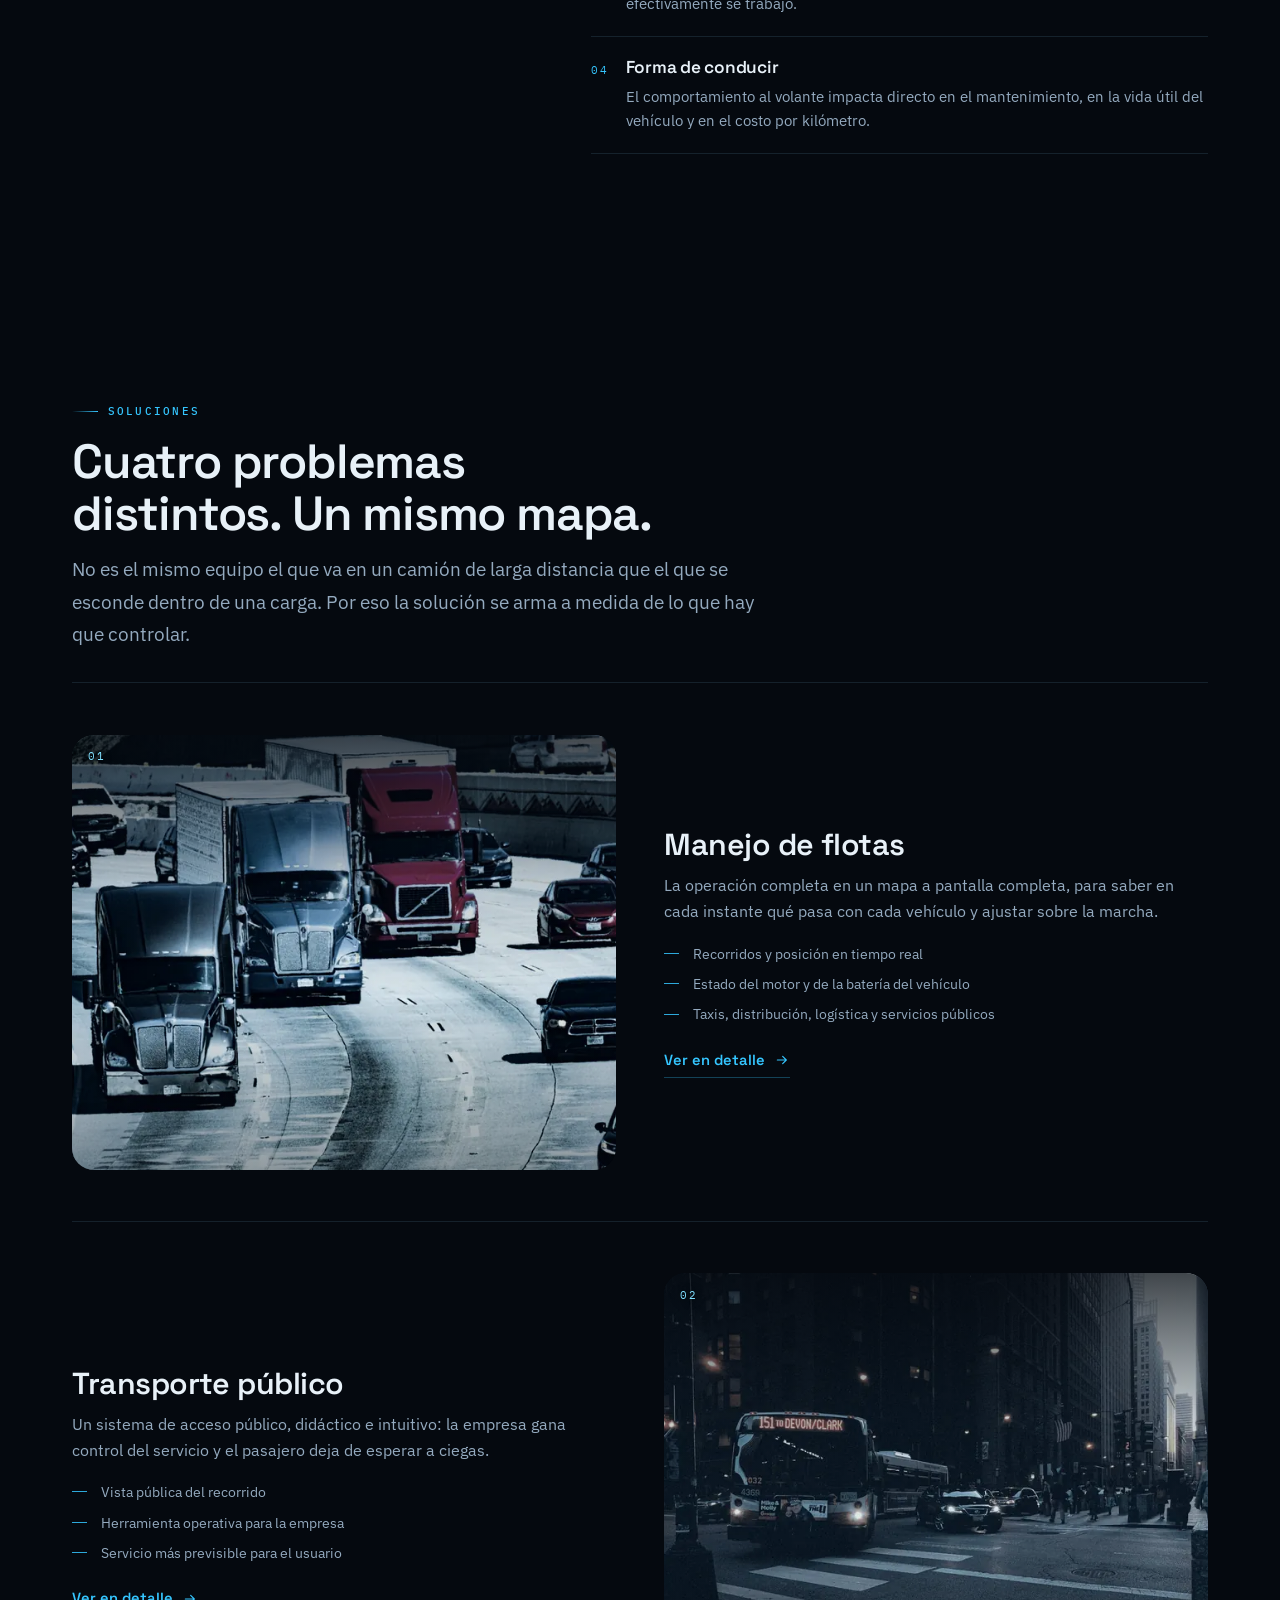
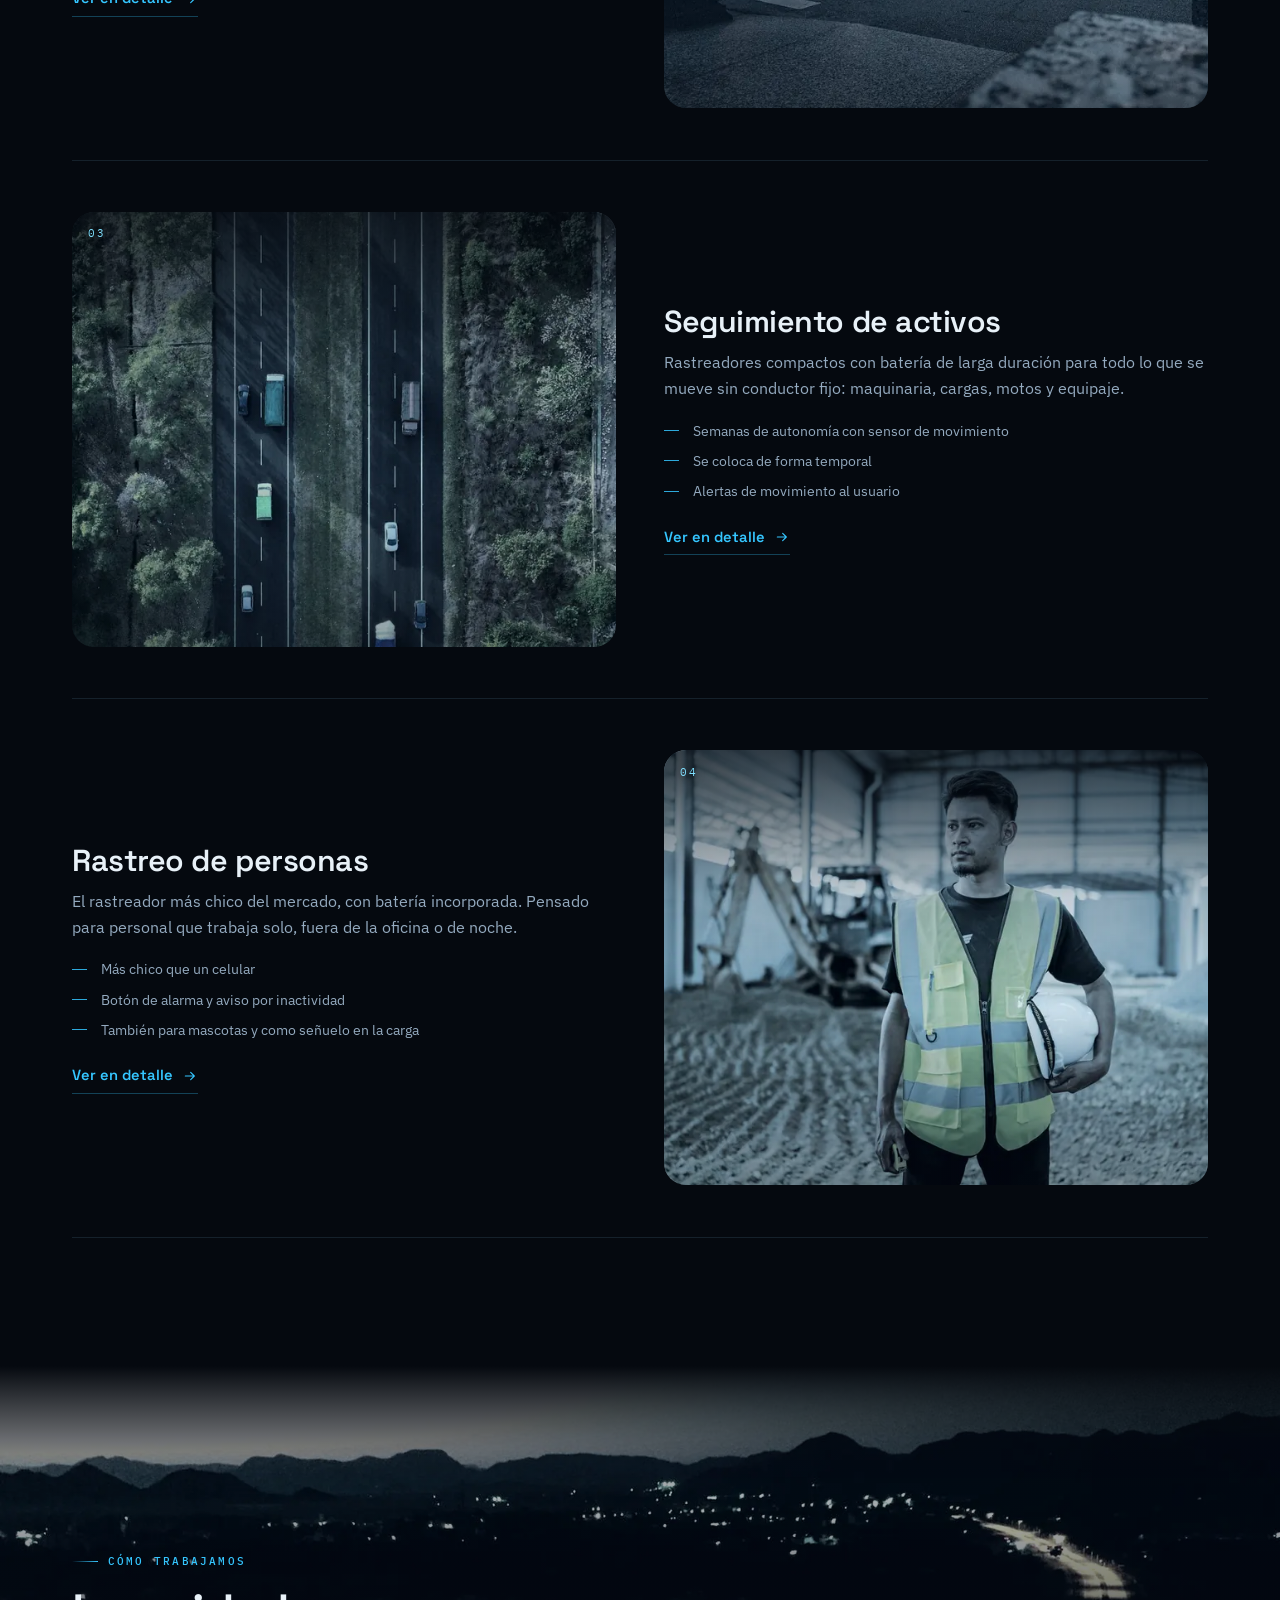
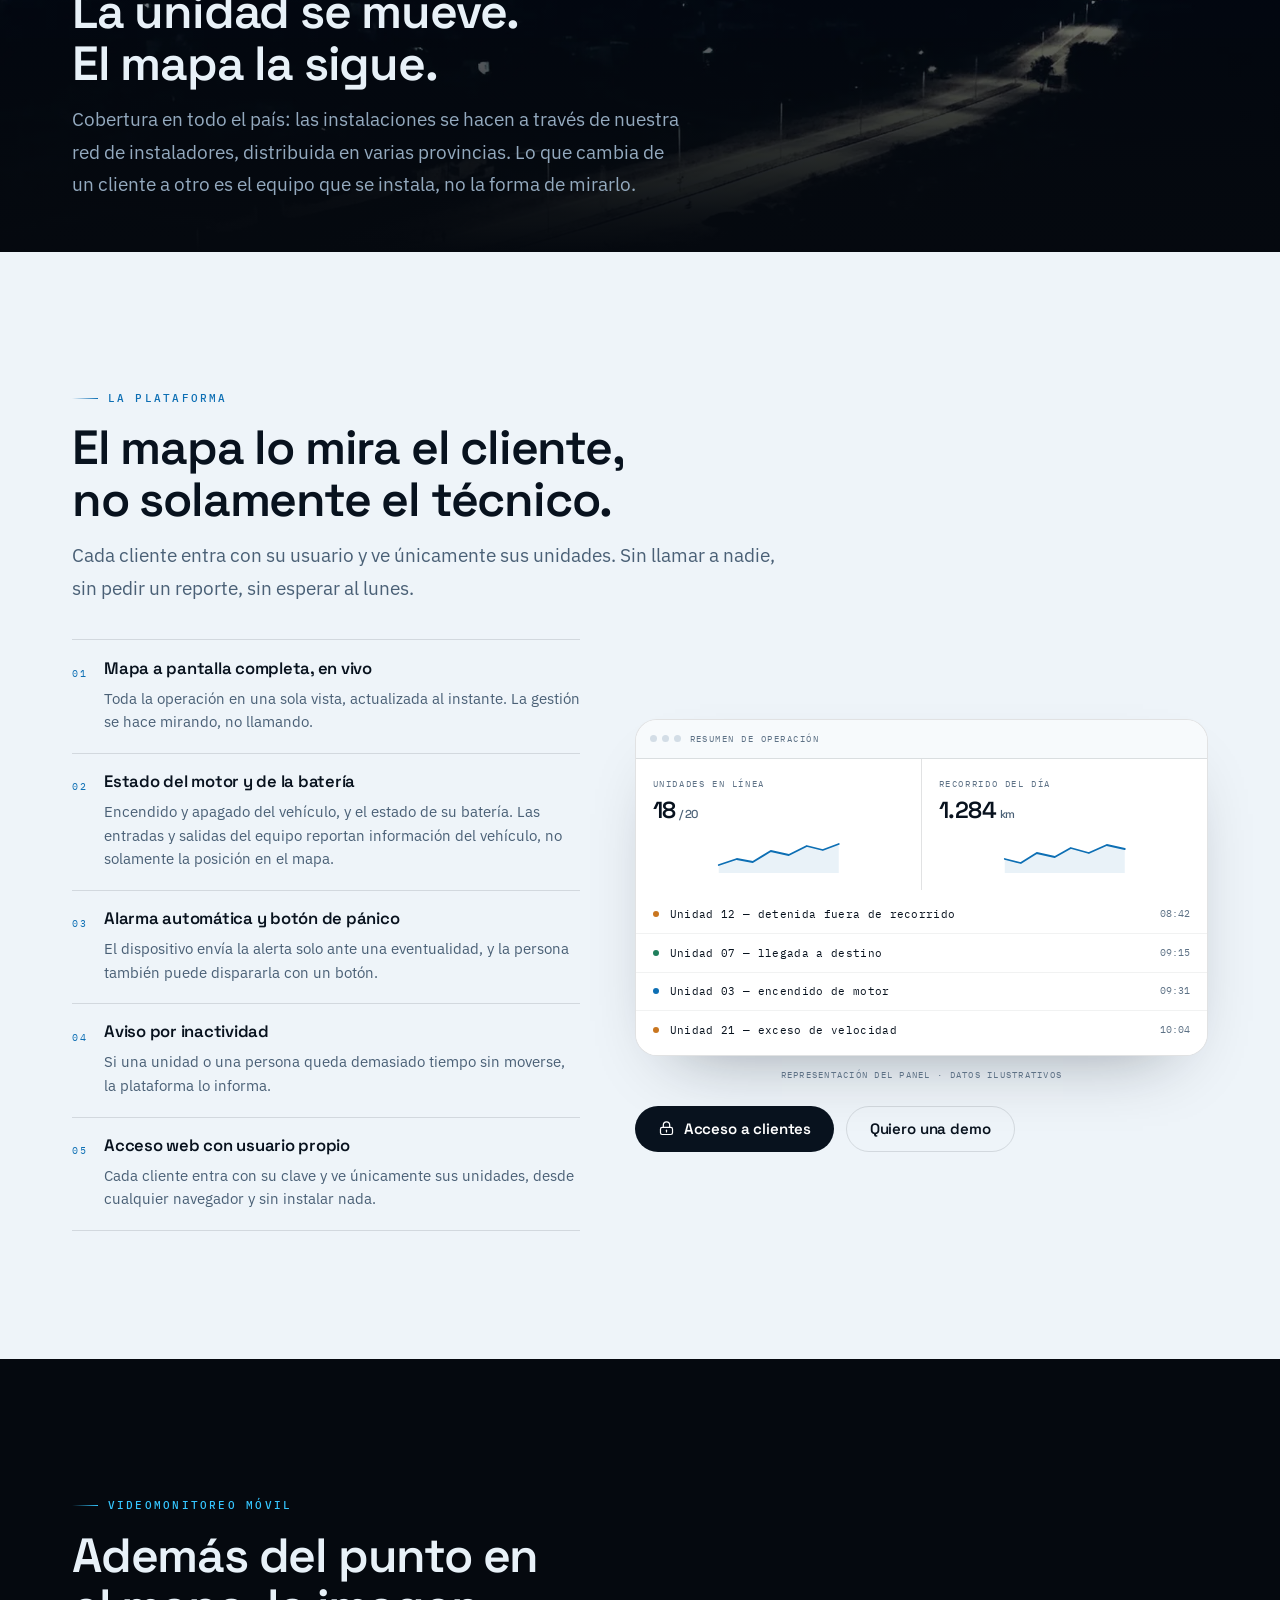
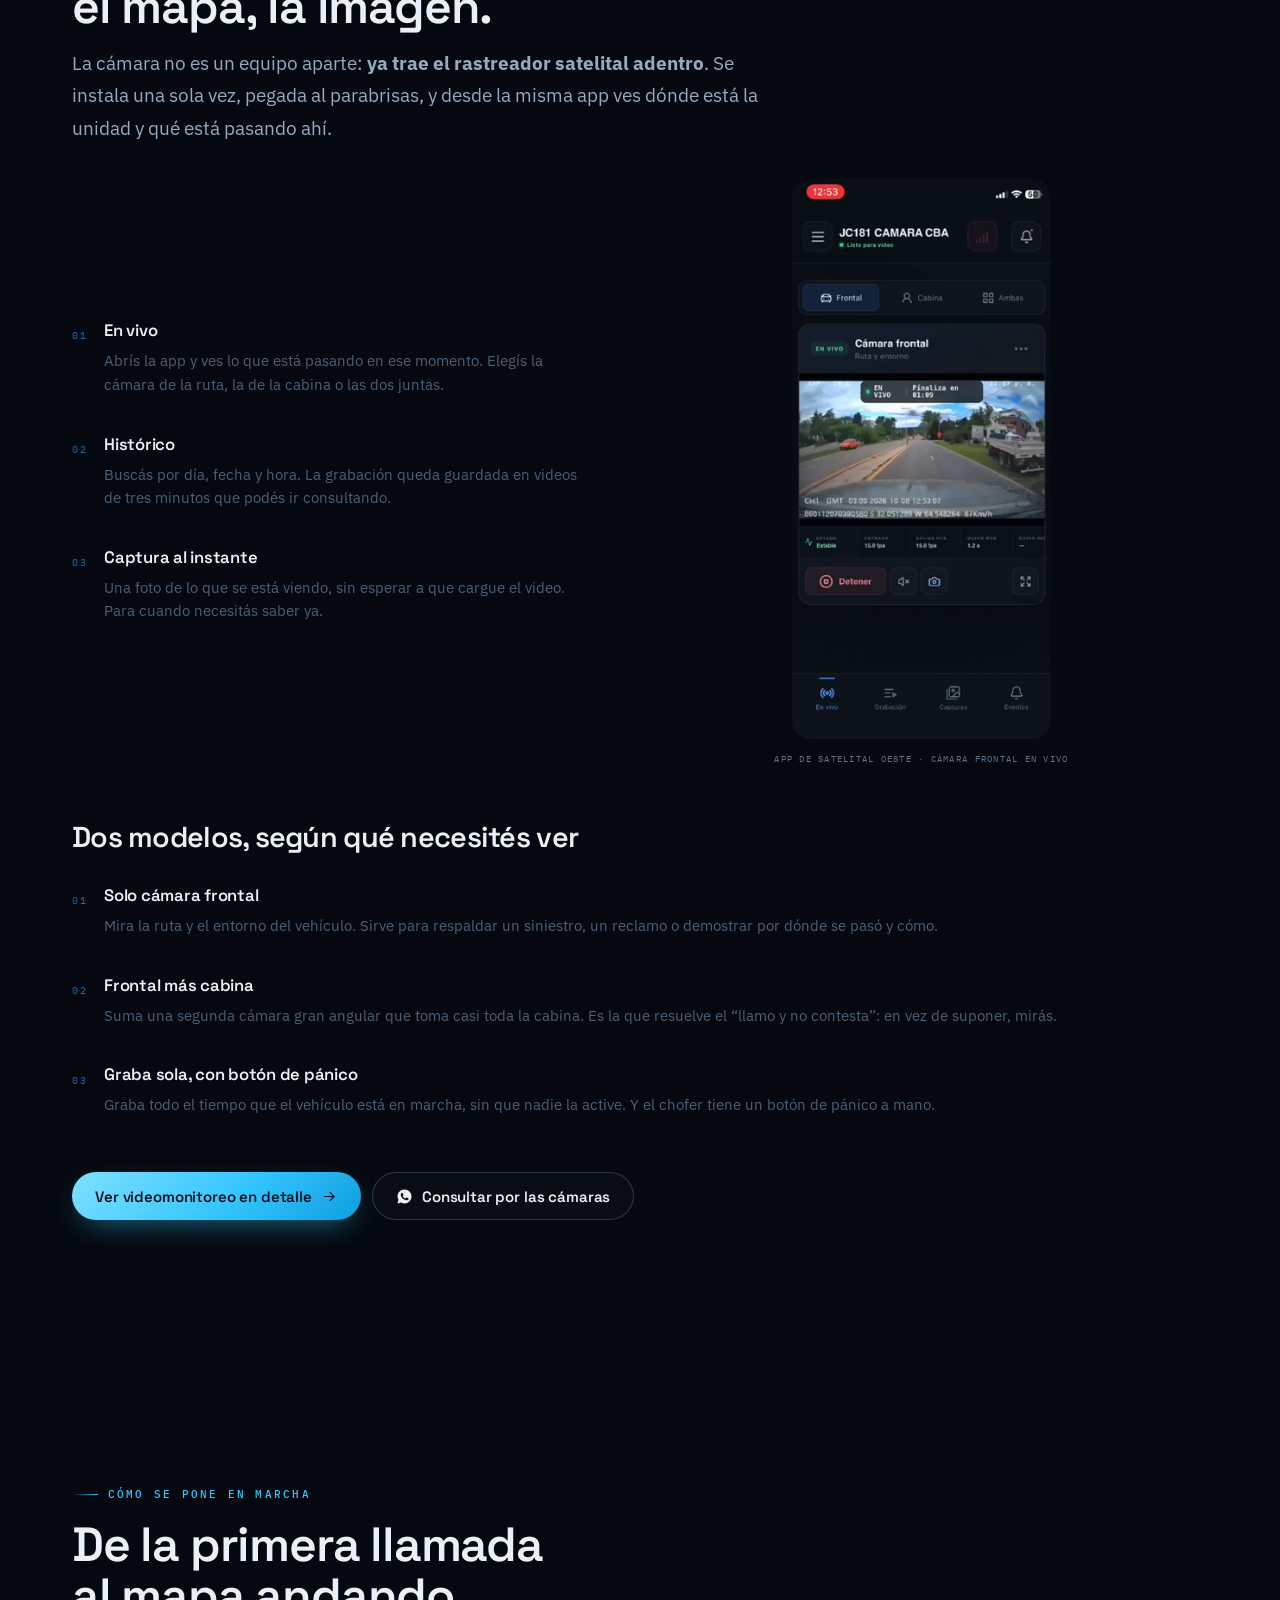
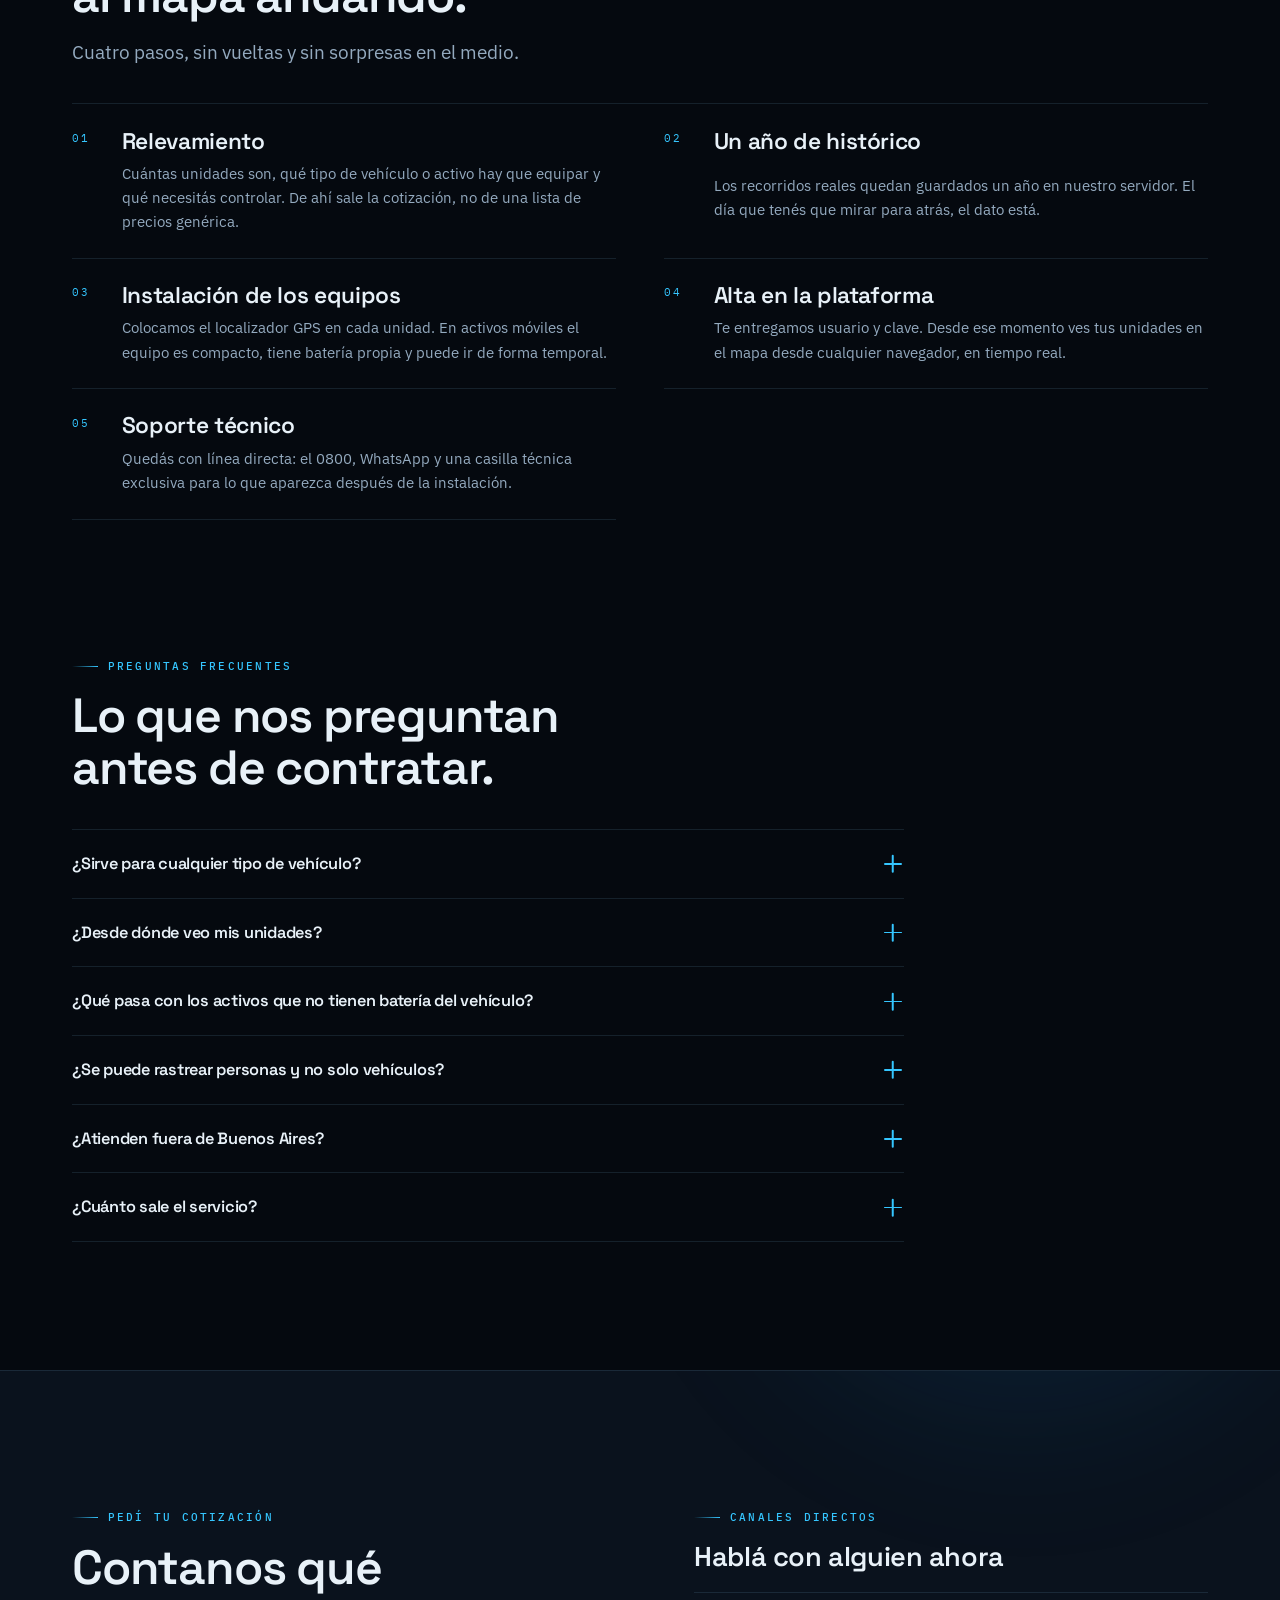
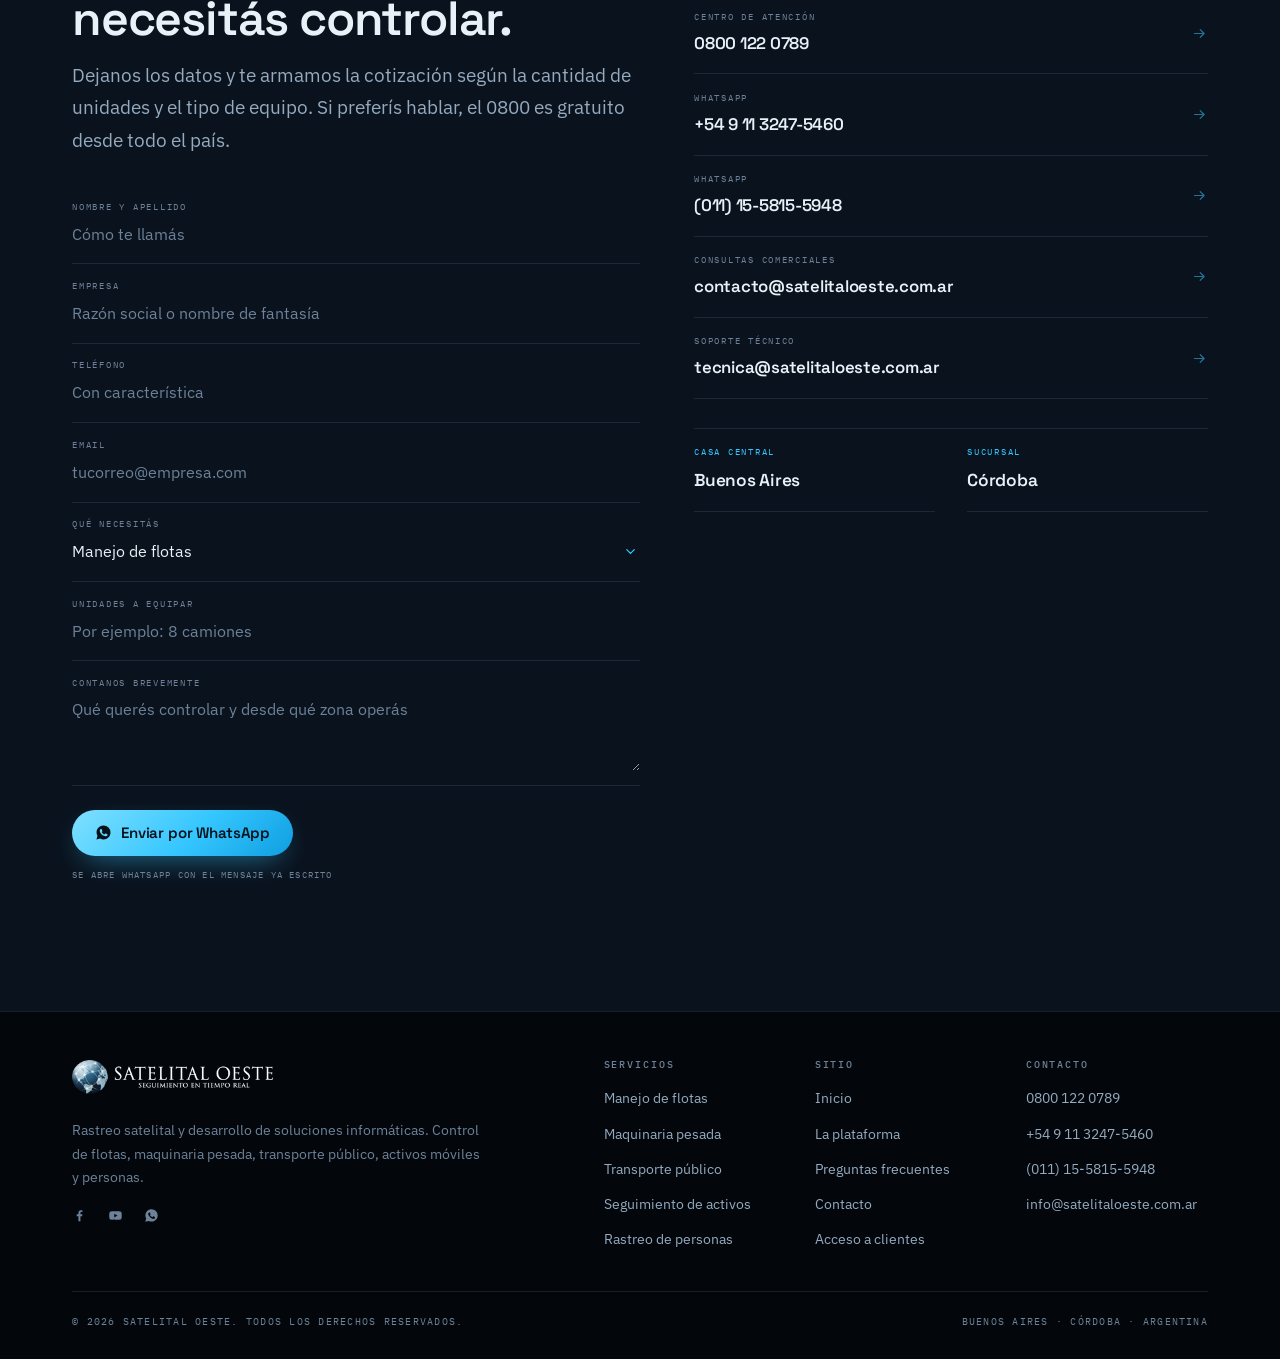
==== commit f2033bef: "El logo real tambien en el pie de pagina El reemplazo anterior solo habia alcanzado al header: abajo" ====
--- a/index.html
+++ b/index.html
@@ -430,26 +430,7 @@
     <div class="ftr-top">
       <div class="ftr-brand">
         <a class="logo" href="/" aria-label="Satelital Oeste">
-          <svg viewBox="0 0 64 64" role="img" aria-label="Satelital Oeste">
-<defs>
-<linearGradient id="gf" x1="18%" y1="6%" x2="82%" y2="96%">
-<stop offset="0" stop-color="#7fe0ff"/><stop offset=".45" stop-color="#35c6ff"/><stop offset="1" stop-color="#00548d"/>
-</linearGradient>
-<linearGradient id="of" x1="0%" y1="0%" x2="100%" y2="100%">
-<stop offset="0" stop-color="#7fe0ff"/><stop offset="1" stop-color="#0d6fb4"/>
-</linearGradient>
-</defs>
-<circle cx="32" cy="32" r="17.5" fill="url(#gf)"/>
-<g fill="none" stroke="#04121c" stroke-width="1.15" opacity=".42">
-<ellipse cx="32" cy="32" rx="7.4" ry="17.5"/>
-<path d="M15.4 26.2h33.2M14.5 32h35M15.4 37.8h33.2"/>
-</g>
-<path d="M22.5 20.6c3.4 4.6 6.2 11 7.1 17.6.4 2.9.4 5.7.1 8.3" fill="none" stroke="#eaf7ff" stroke-width="1.5" opacity=".5" stroke-linecap="round"/>
-<ellipse cx="32" cy="32" rx="27.5" ry="11" fill="none" stroke="url(#of)" stroke-width="2.1" transform="rotate(-28 32 32)" stroke-linecap="round"/>
-<circle cx="52.8" cy="19.4" r="4" fill="#04121c"/>
-<circle cx="52.8" cy="19.4" r="2.6" fill="#7fe0ff"/>
-</svg>
-          <span class="txt"><span class="n">Satelital Oeste</span><span class="t">Seguimiento en tiempo real</span></span>
+          <img class="logo-img" src="assets/img/logo-320.webp" srcset="assets/img/logo-320.webp 320w, assets/img/logo-480.webp 480w, assets/img/logo-640.webp 640w" sizes="190px" width="640" height="109" alt="Satelital Oeste — seguimiento en tiempo real">
         </a>
         <p>Rastreo satelital y desarrollo de soluciones informáticas. Control de flotas, maquinaria pesada, transporte público, activos móviles y personas.</p>
         <div class="ftr-soc">
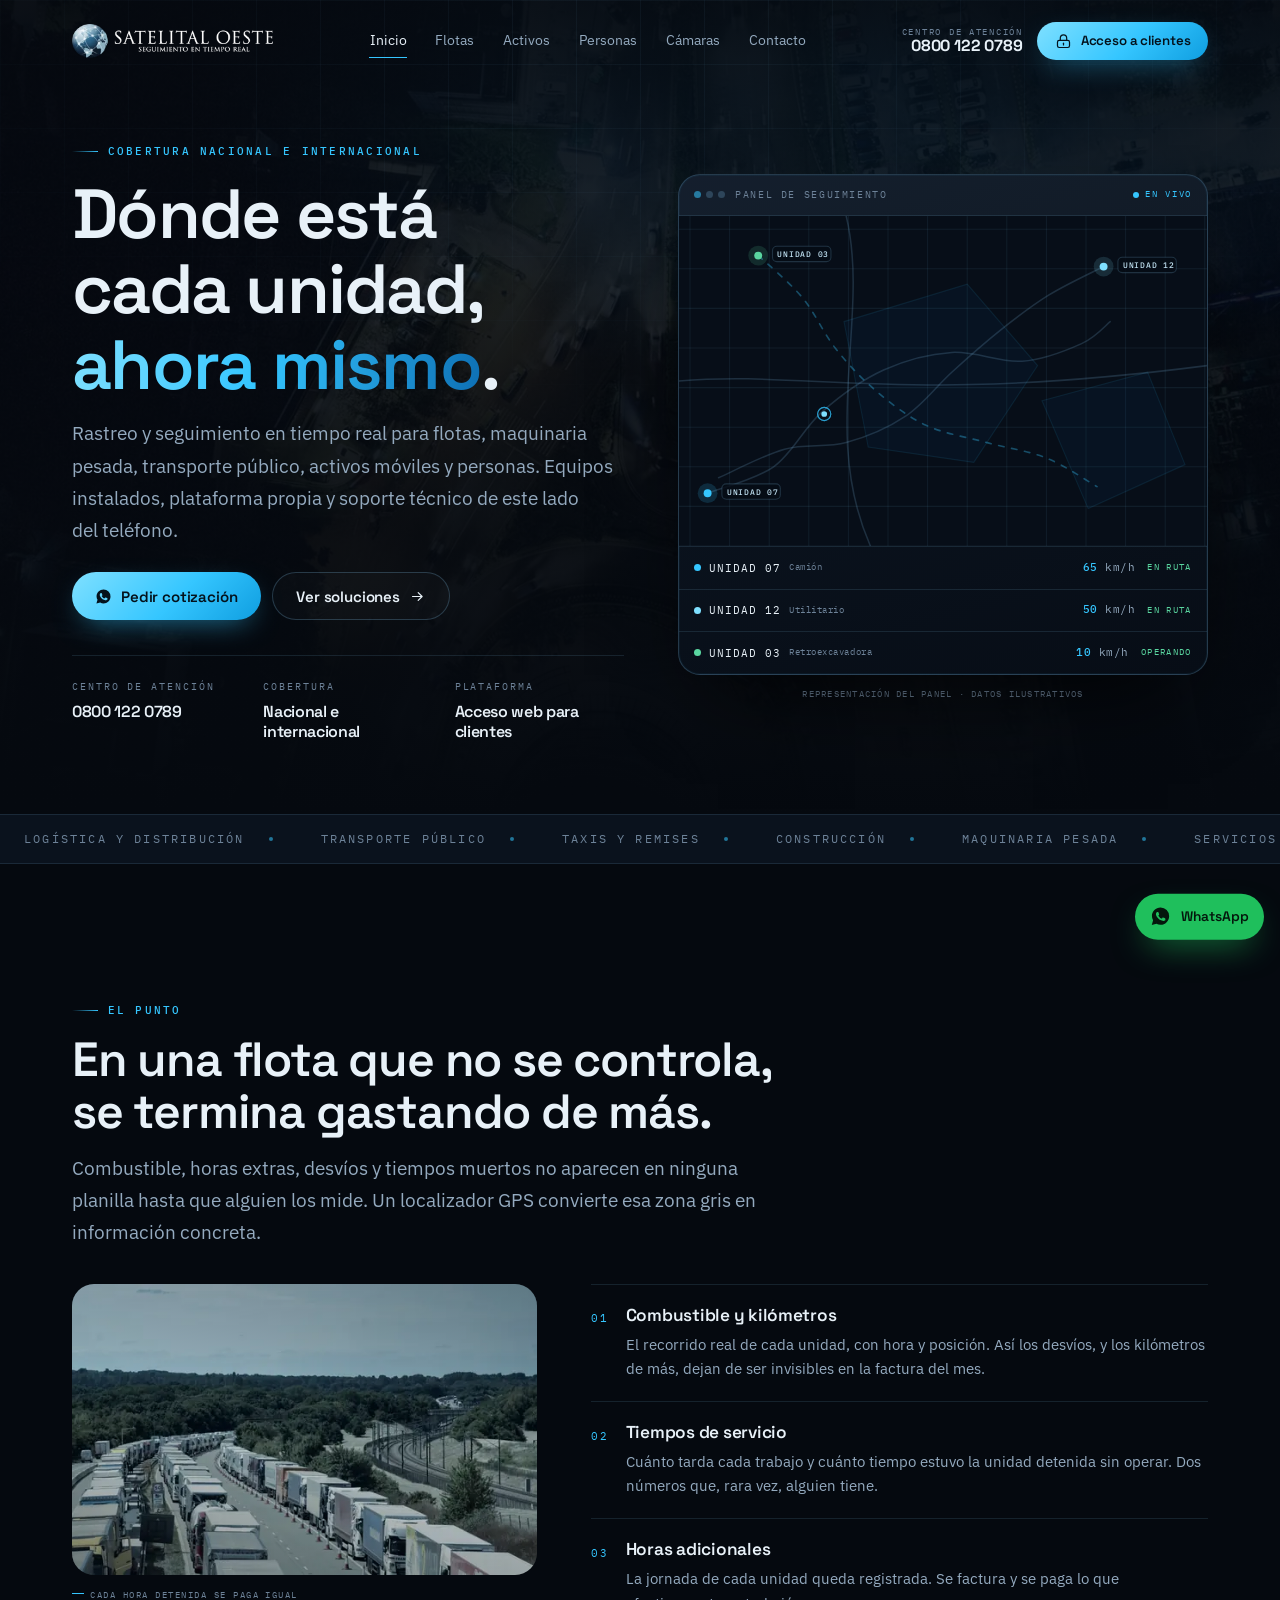
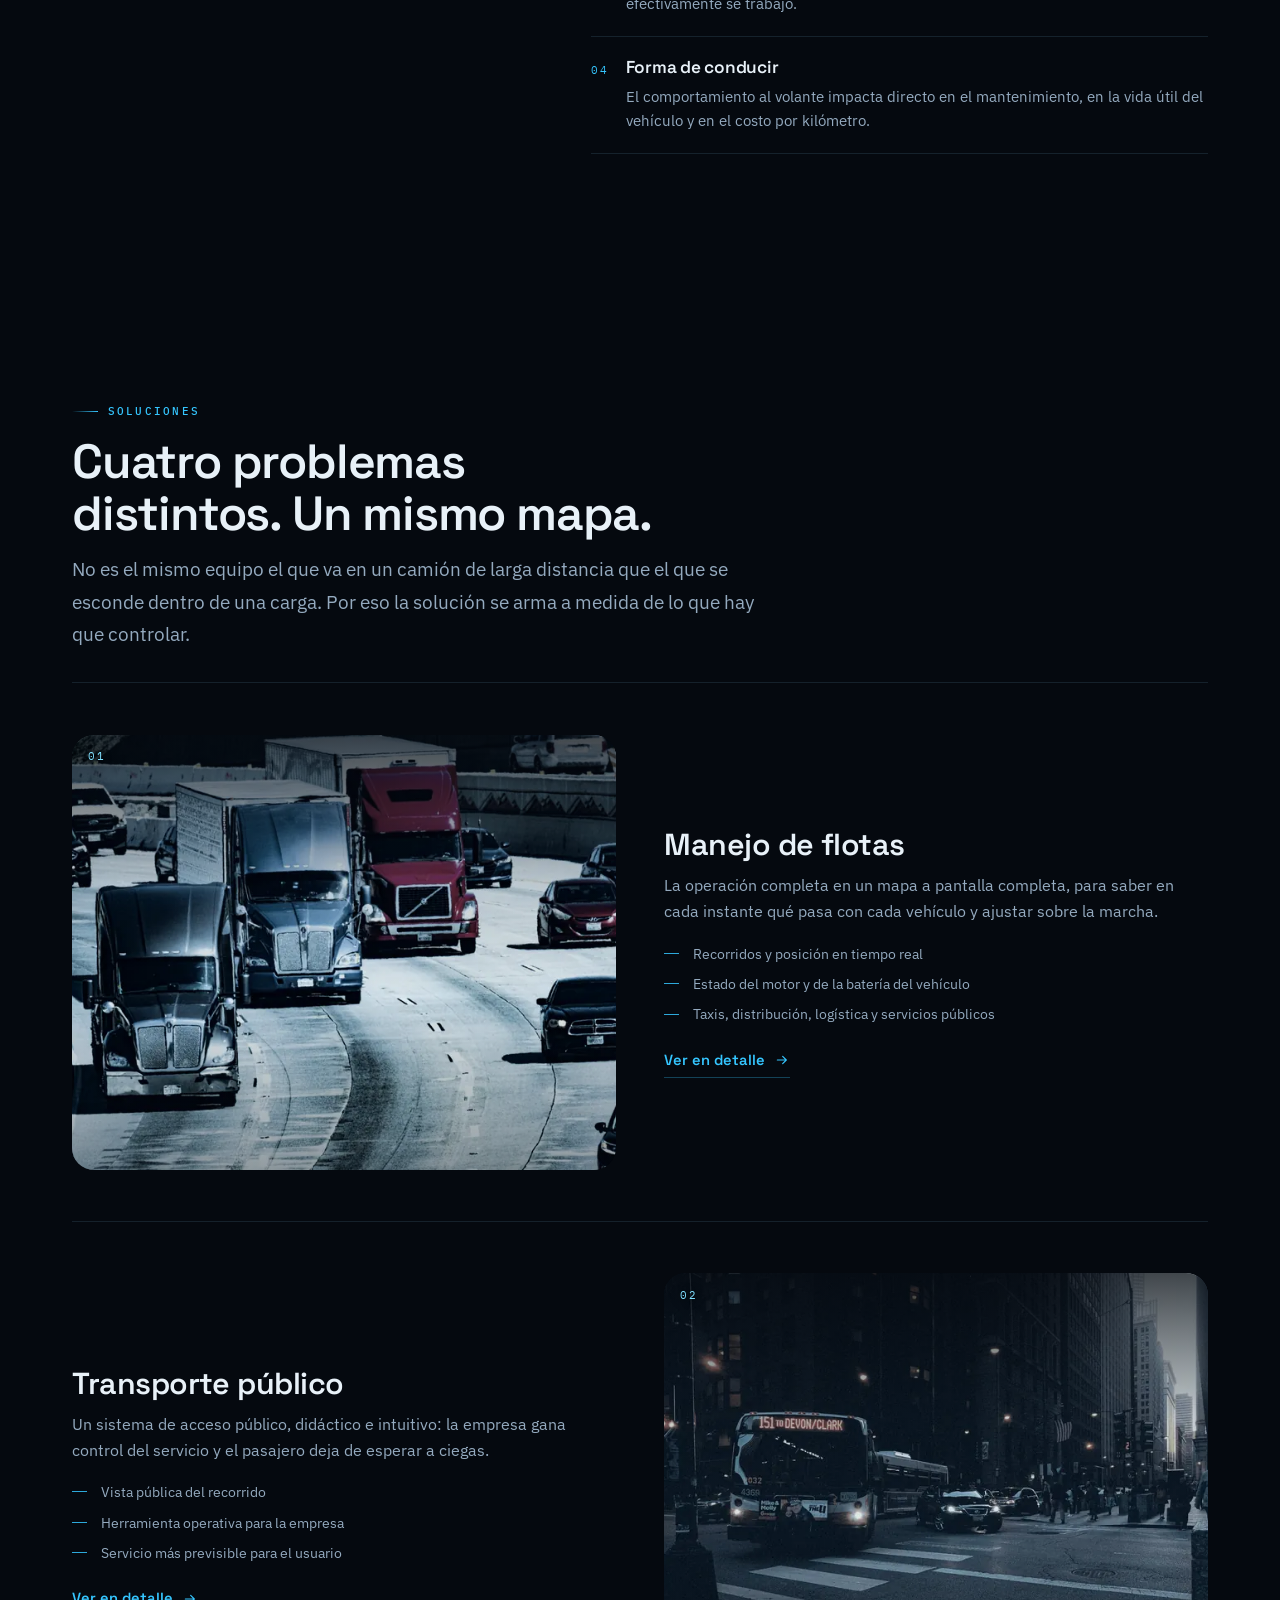
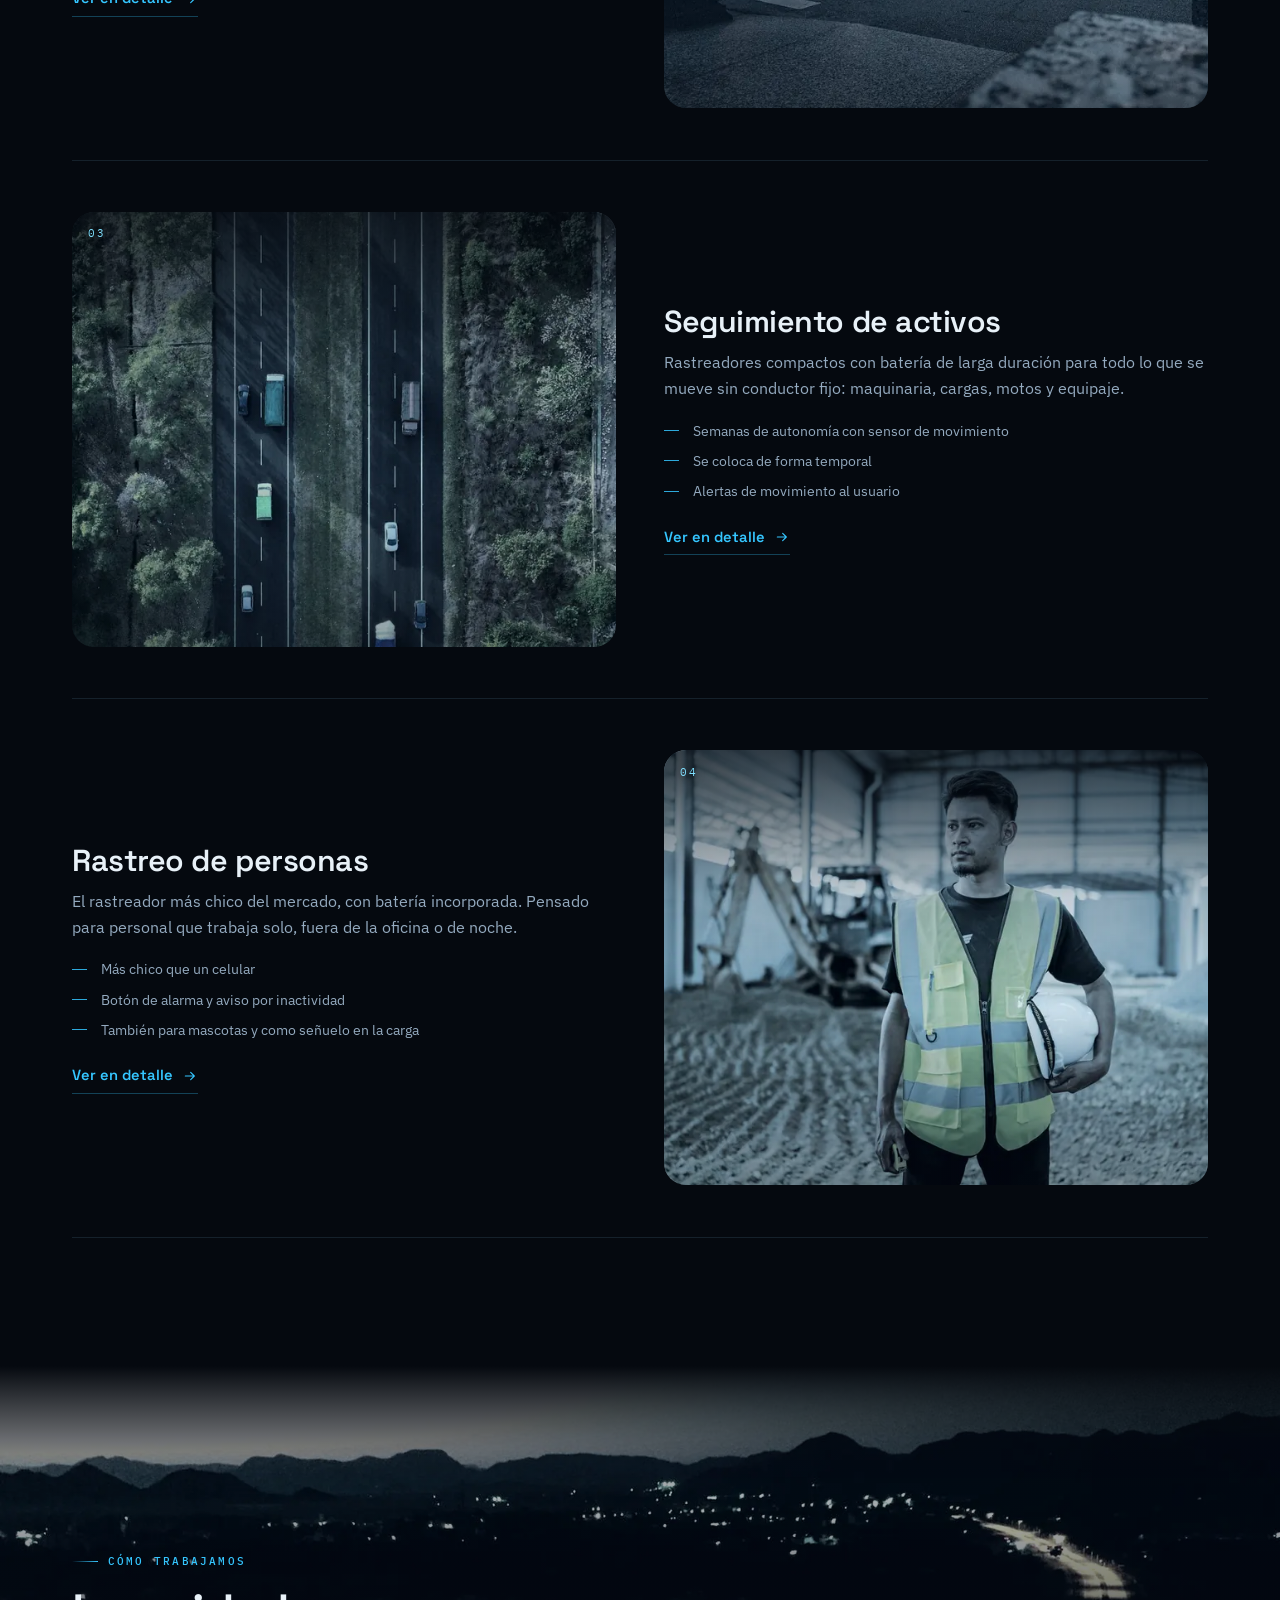
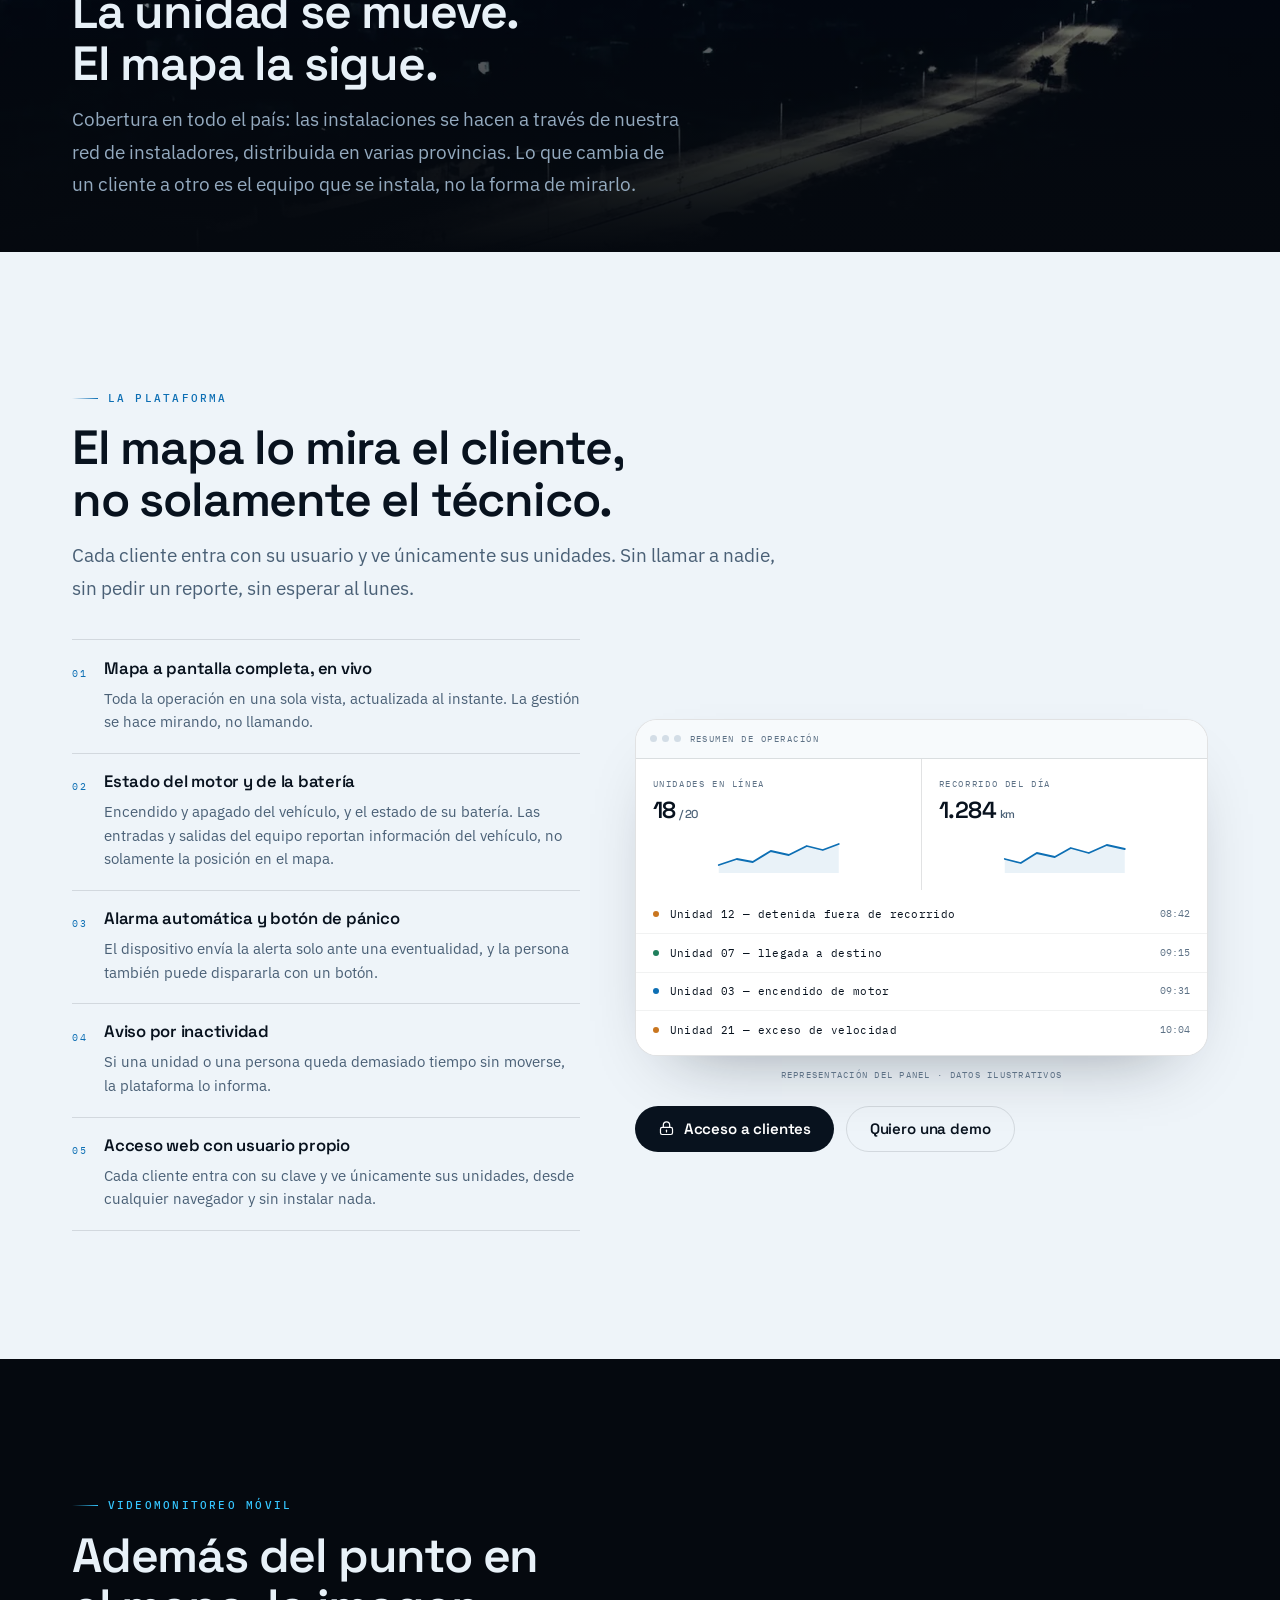
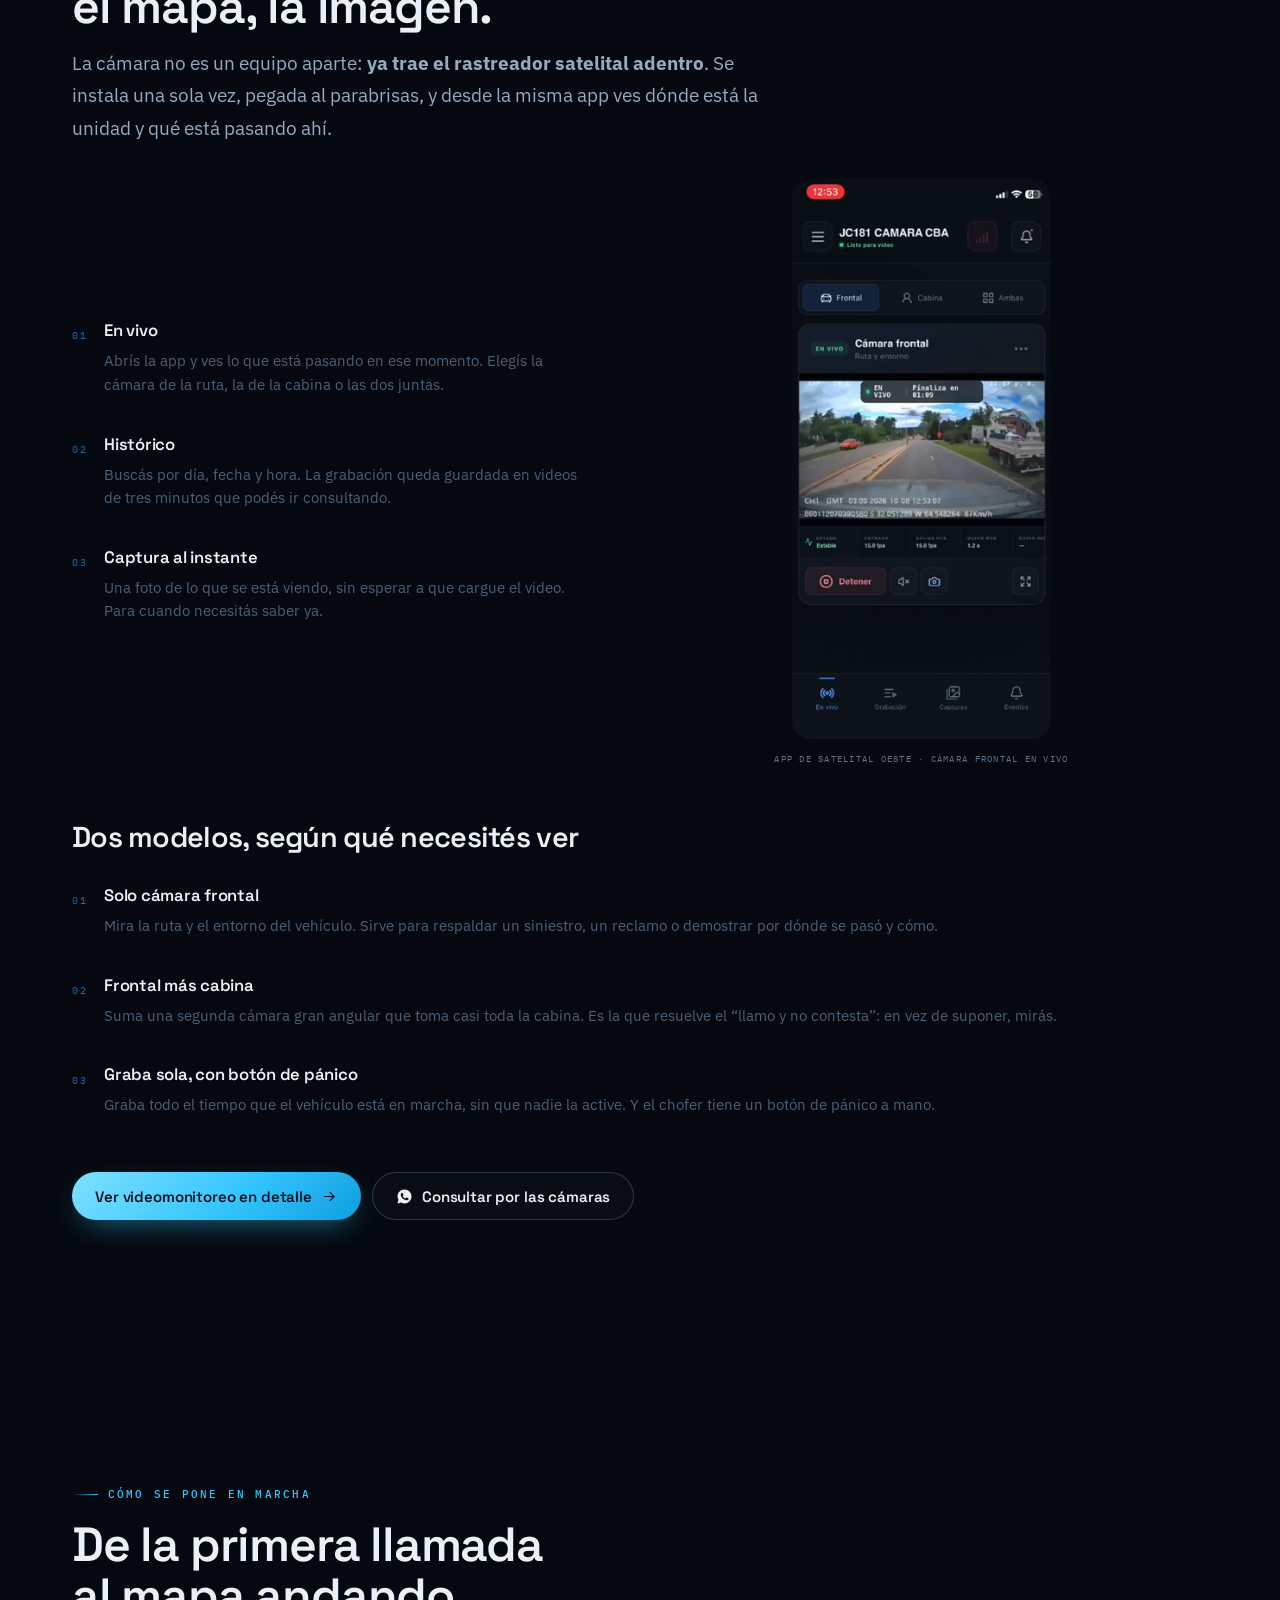
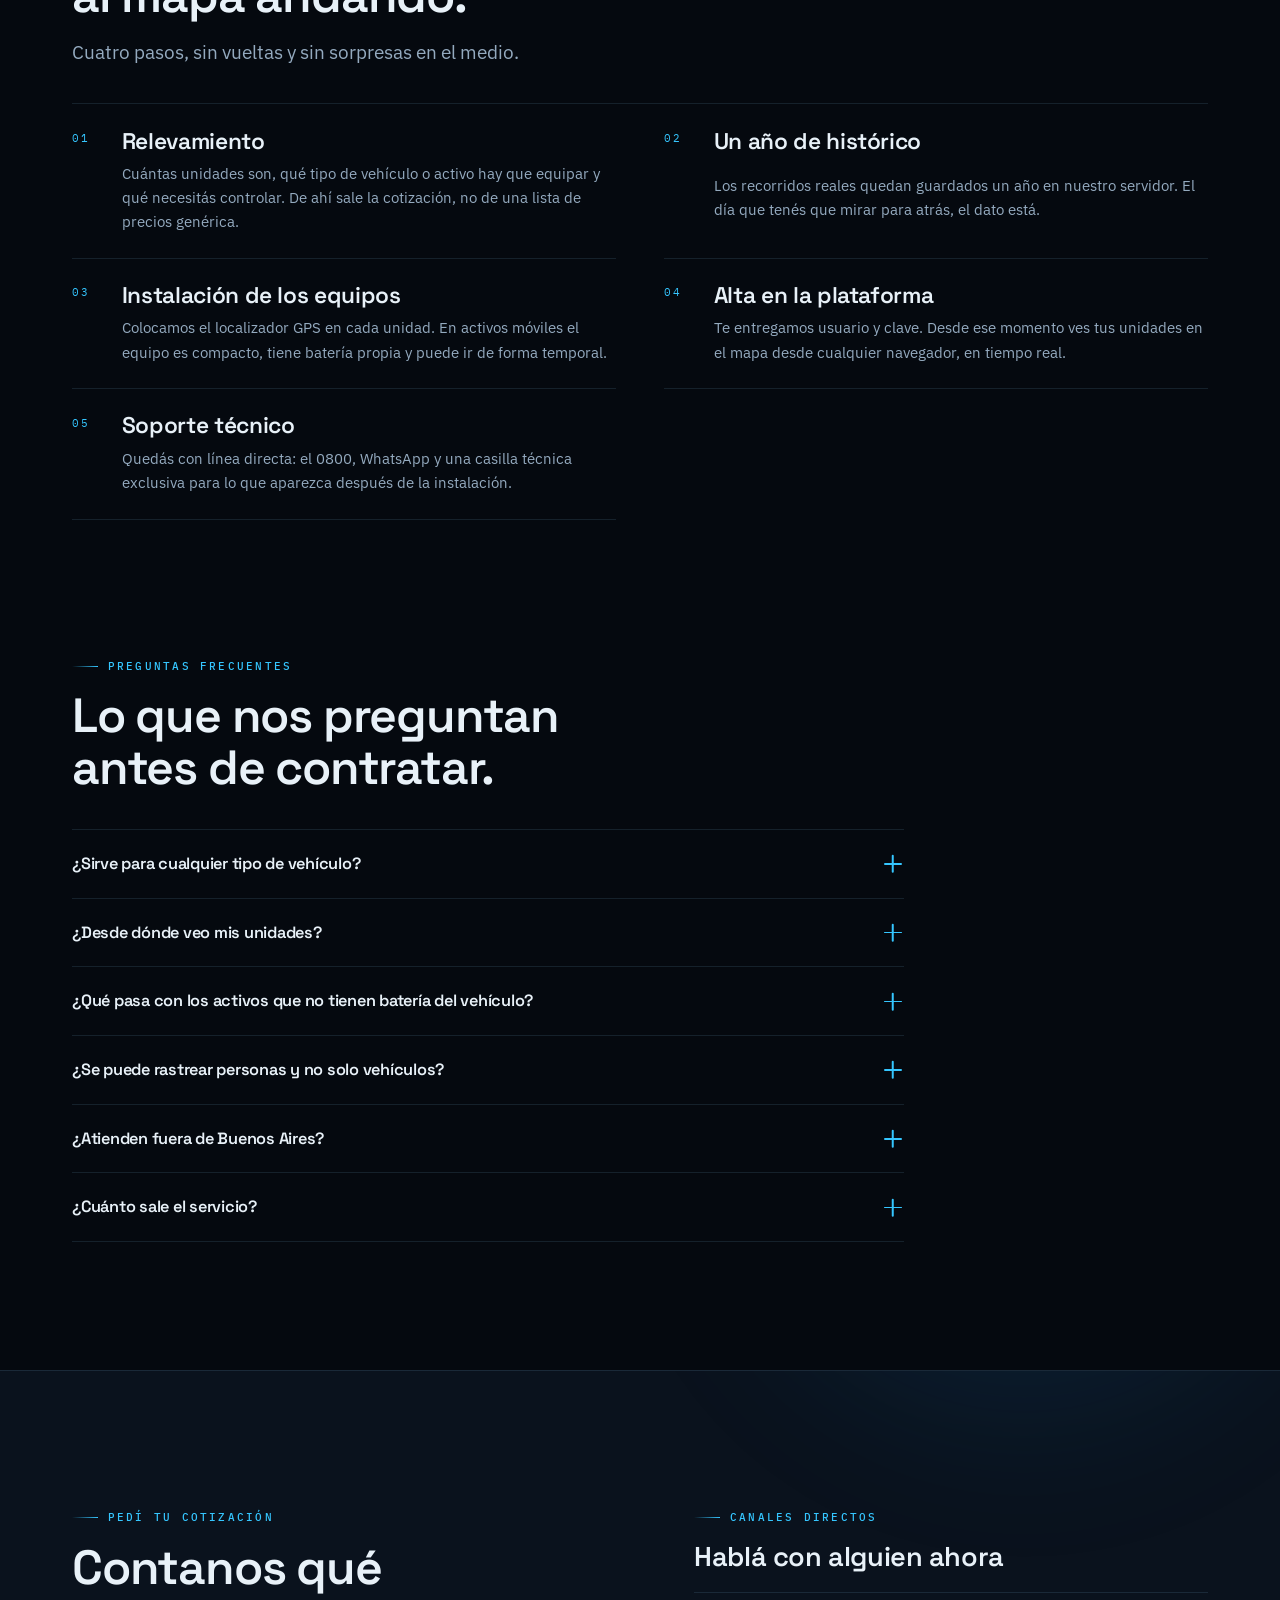
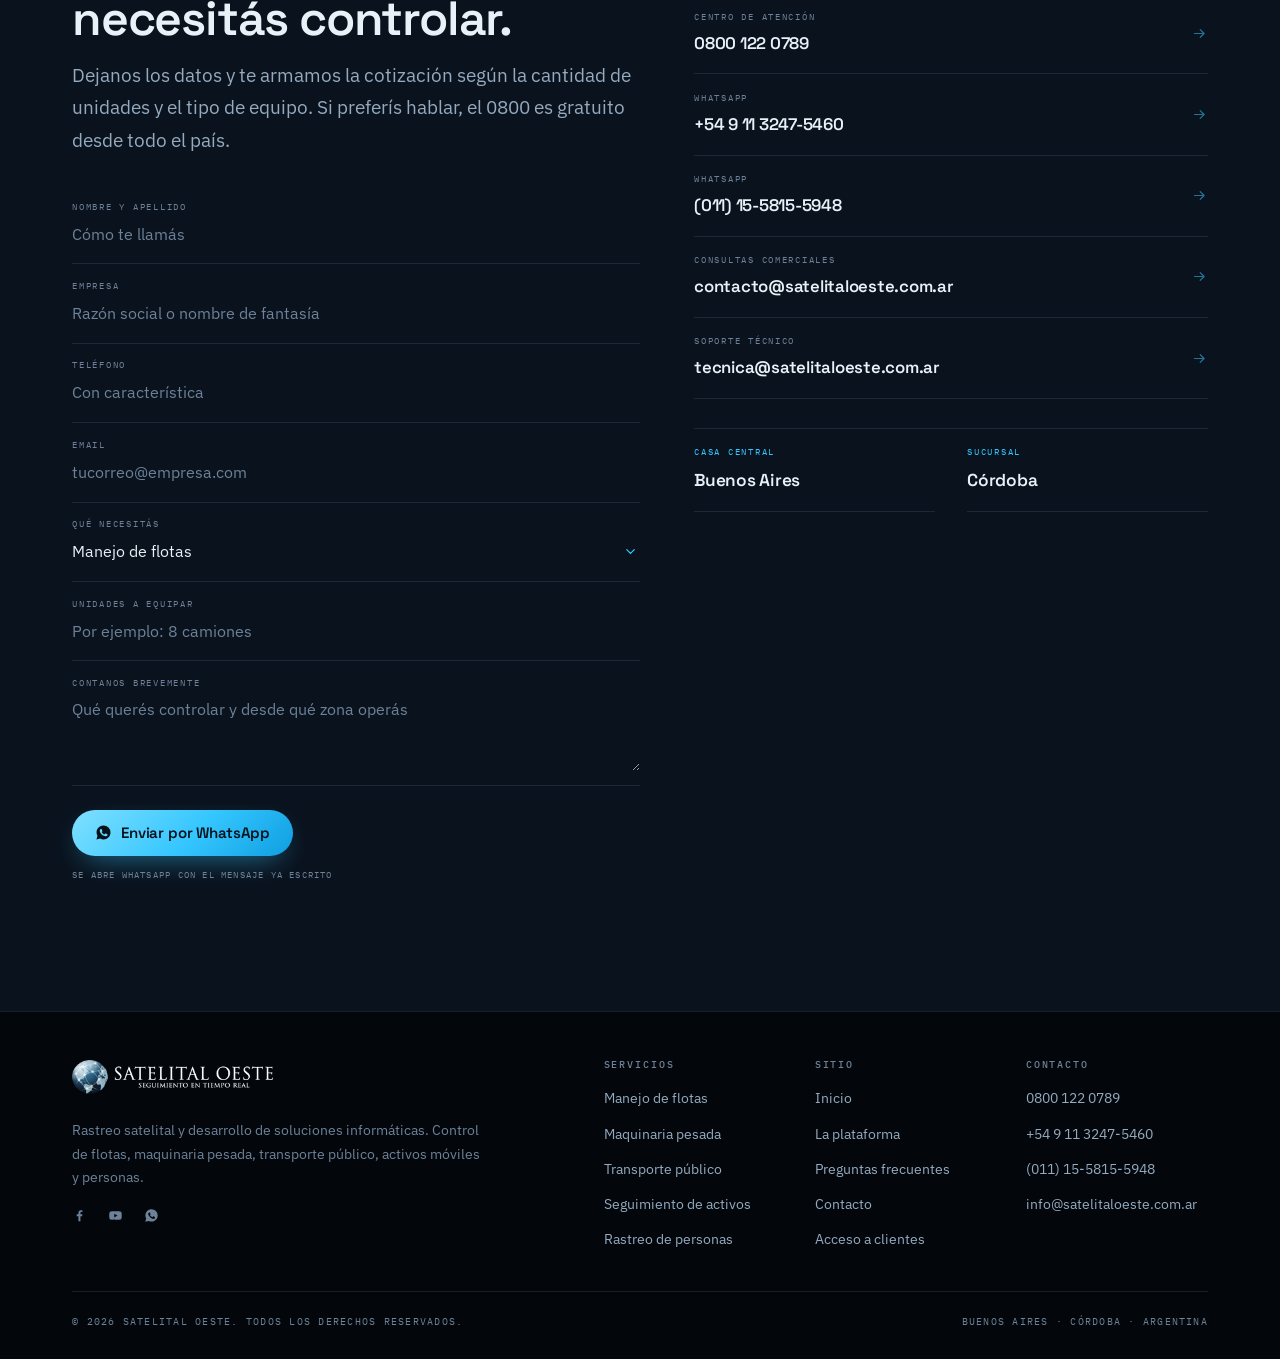
==== commit c20858b5: "Correcciones de copy y la ultima comparacion contra recorrido previsto El titulo del bloque pasa a l" ====
--- a/index.html
+++ b/index.html
@@ -177,7 +177,7 @@
   <div class="wrap">
     <div class="head rv">
       <p class="eyebrow">El punto</p>
-      <h2>Una flota que no se mide se termina pagando de más.</h2>
+      <h2>En una flota que no se controla, se termina gastando de más.</h2>
       <p class="lead">Combustible, horas extras, desvíos y tiempos muertos no aparecen en ninguna planilla hasta que alguien los mide. Un localizador GPS convierte esa zona gris en información concreta.</p>
     </div>
     <div class="punto">
@@ -186,7 +186,7 @@
         <figcaption>Cada hora detenida se paga igual</figcaption>
       </figure>
       <div class="costos rv rv-d1">
-        <article class="costo"><span class="n">01</span><h3>Combustible y kilómetros</h3><p>Recorrido real contra recorrido previsto. Los desvíos y los kilómetros de más dejan de ser invisibles en la factura del mes.</p></article><article class="costo"><span class="n">02</span><h3>Tiempos de servicio</h3><p>Cuánto tarda cada trabajo y cuánto tiempo estuvo la unidad detenida sin operar. Dos números que rara vez alguien tiene.</p></article><article class="costo"><span class="n">03</span><h3>Horas adicionales</h3><p>La jornada de cada unidad queda registrada. Se factura y se paga lo que efectivamente se trabajó.</p></article><article class="costo"><span class="n">04</span><h3>Forma de conducir</h3><p>El comportamiento al volante impacta directo en el mantenimiento, en la vida útil del vehículo y en el costo por kilómetro.</p></article>
+        <article class="costo"><span class="n">01</span><h3>Combustible y kilómetros</h3><p>El recorrido real de cada unidad, con hora y posición. Así los desvíos, y los kilómetros de más, dejan de ser invisibles en la factura del mes.</p></article><article class="costo"><span class="n">02</span><h3>Tiempos de servicio</h3><p>Cuánto tarda cada trabajo y cuánto tiempo estuvo la unidad detenida sin operar. Dos números que, rara vez, alguien tiene.</p></article><article class="costo"><span class="n">03</span><h3>Horas adicionales</h3><p>La jornada de cada unidad queda registrada. Se factura y se paga lo que efectivamente se trabajó.</p></article><article class="costo"><span class="n">04</span><h3>Forma de conducir</h3><p>El comportamiento al volante impacta directo en el mantenimiento, en la vida útil del vehículo y en el costo por kilómetro.</p></article>
       </div>
     </div>
   </div>
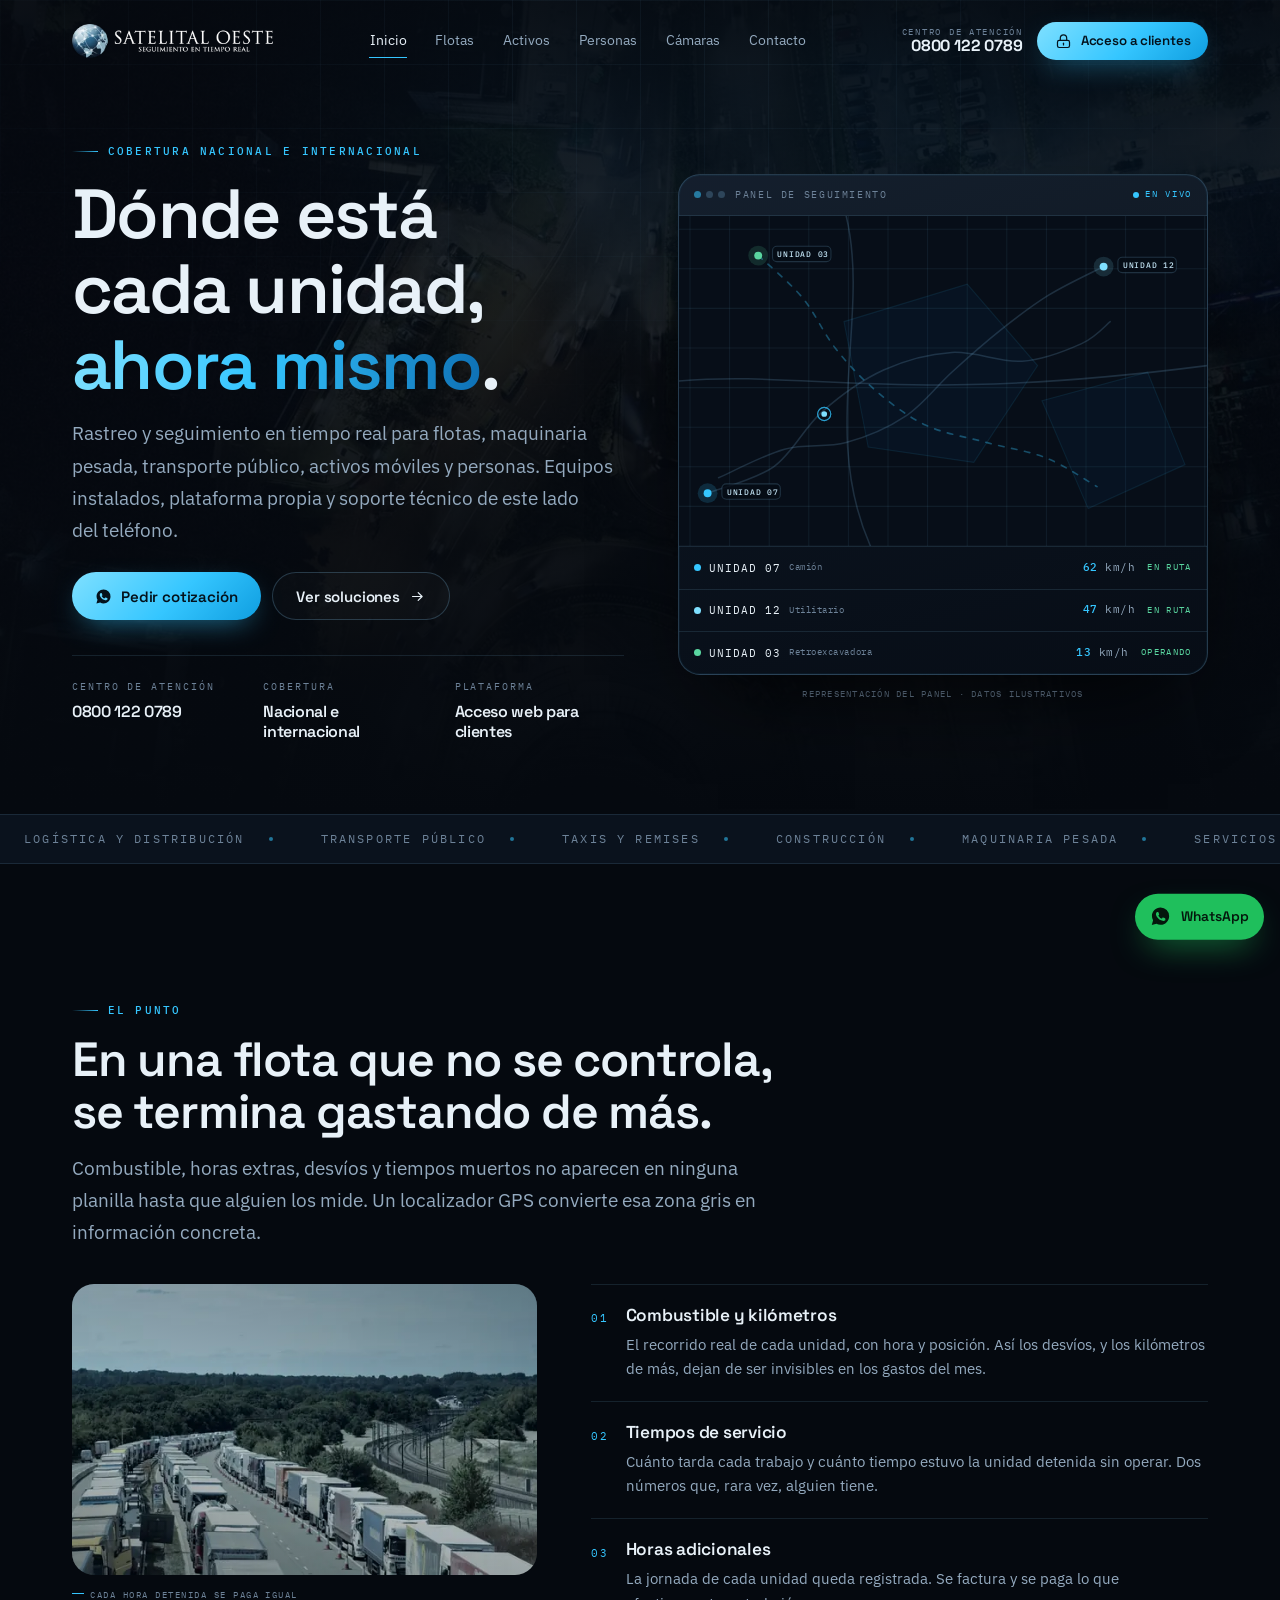
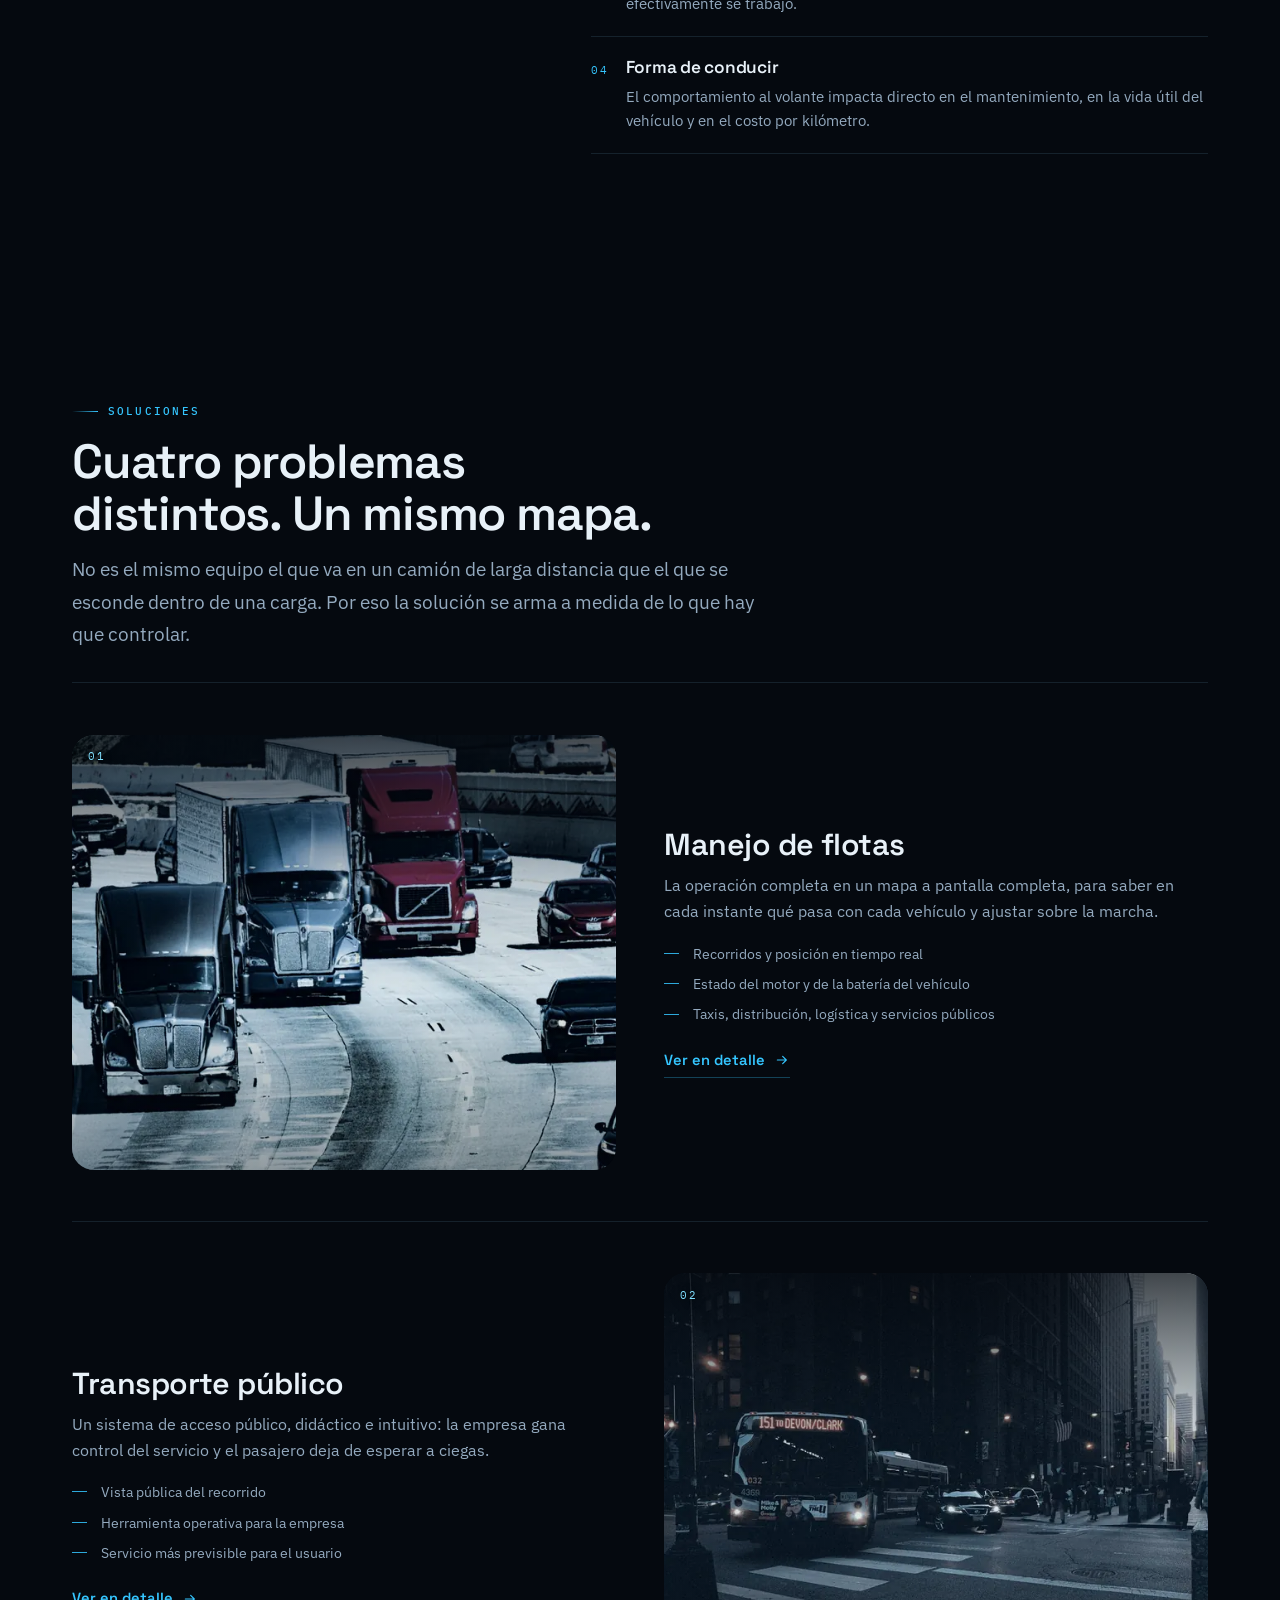
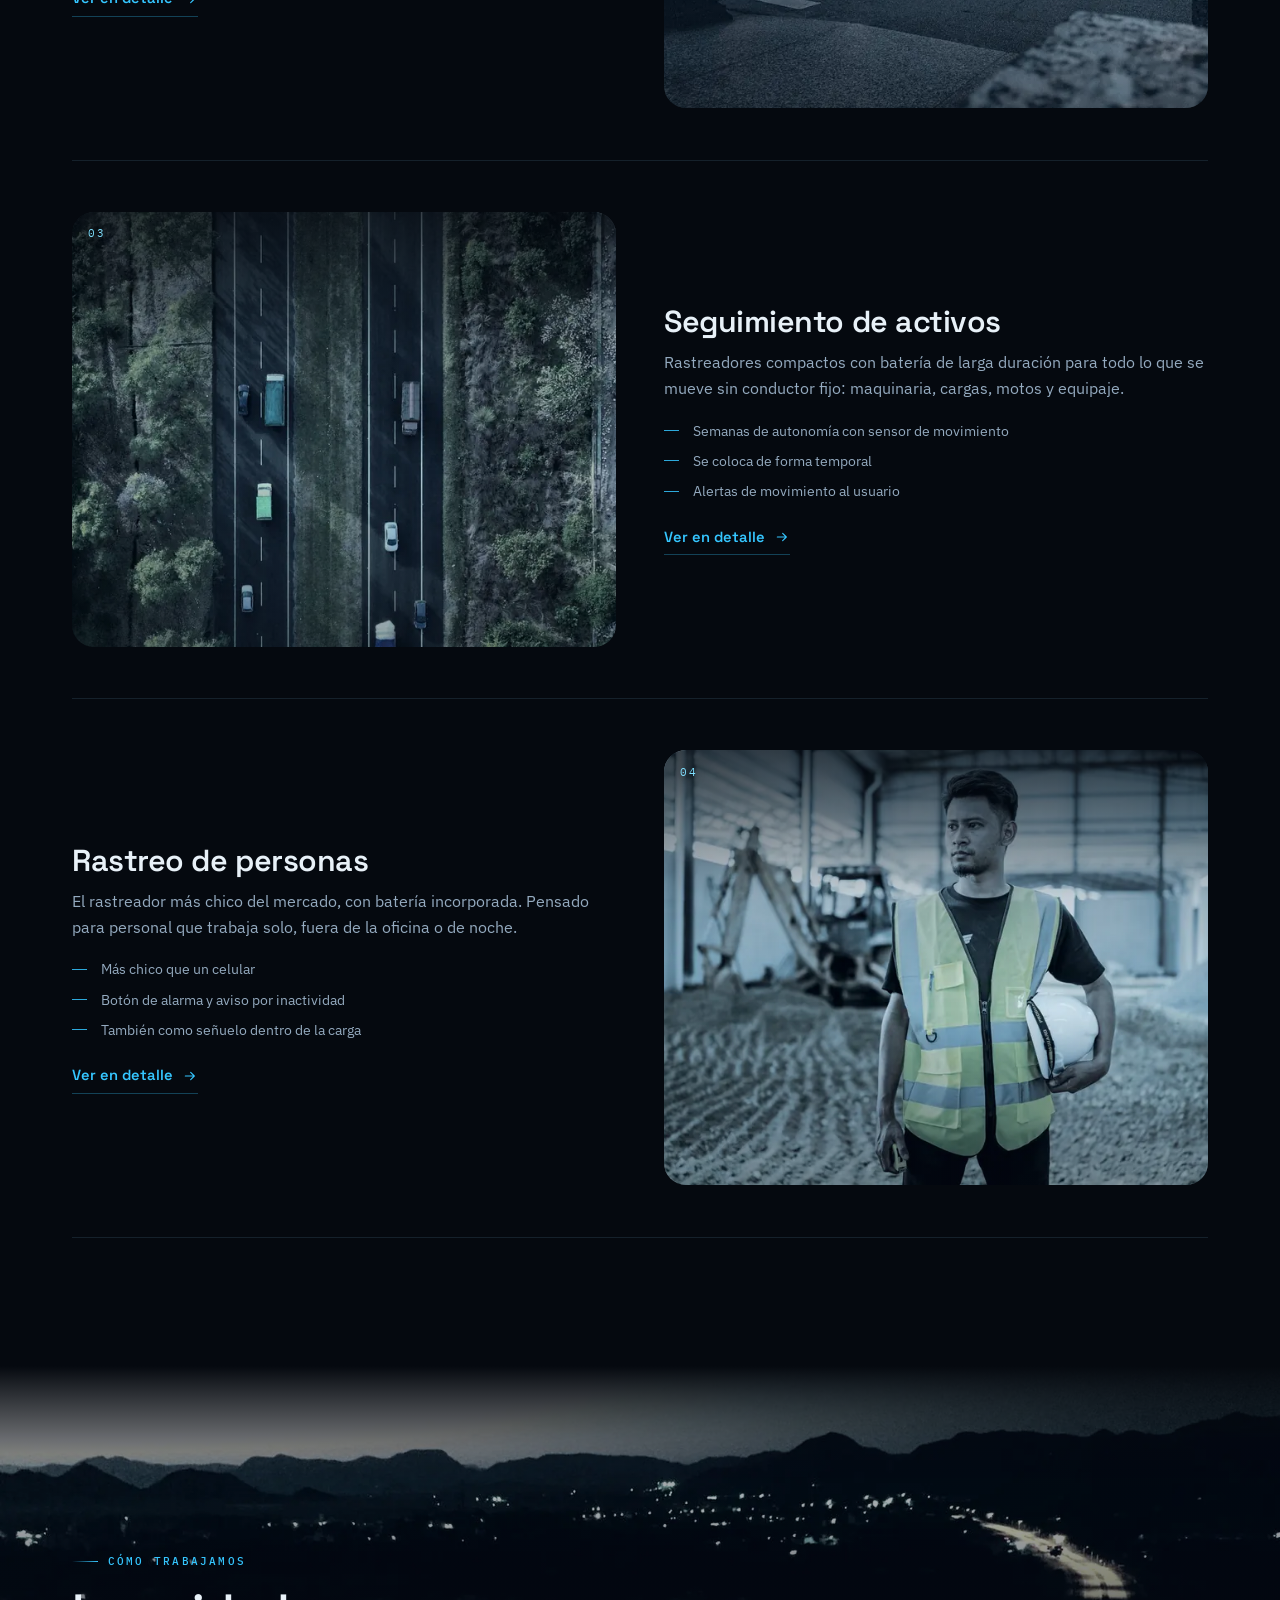
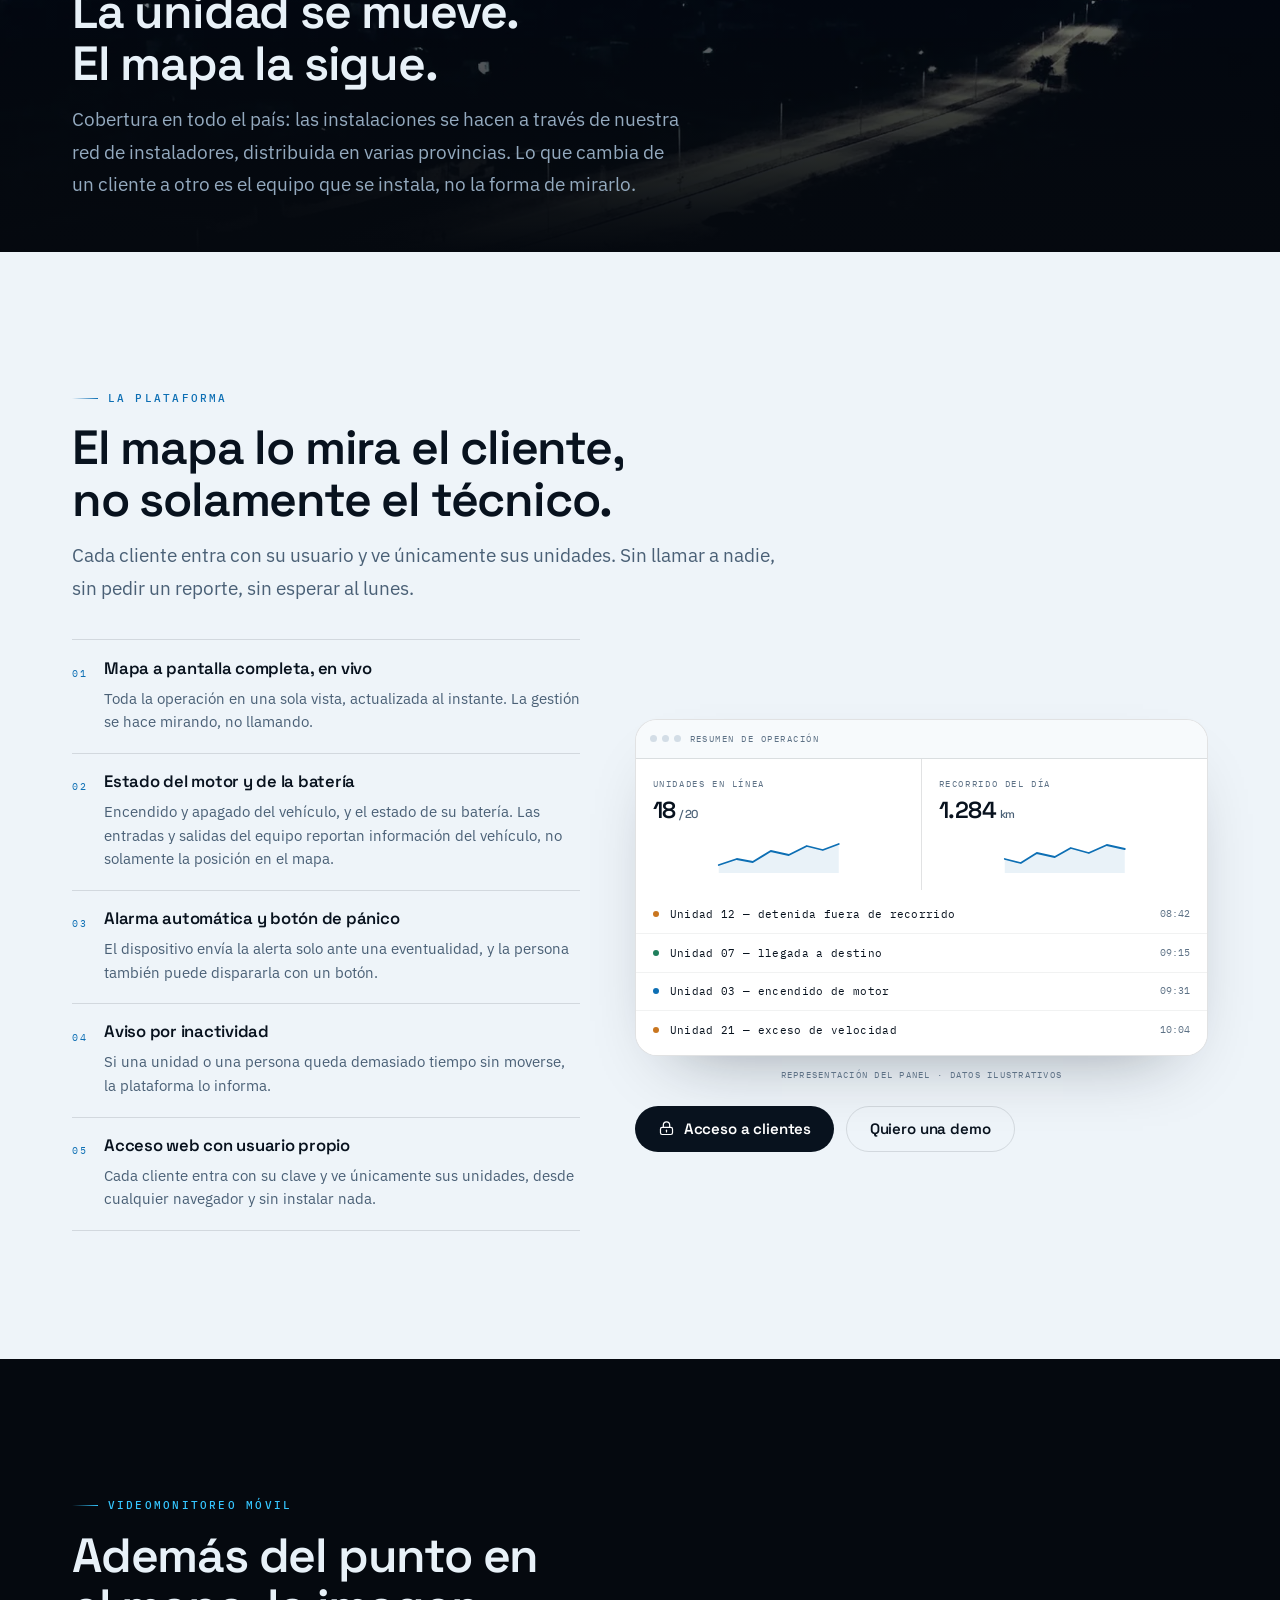
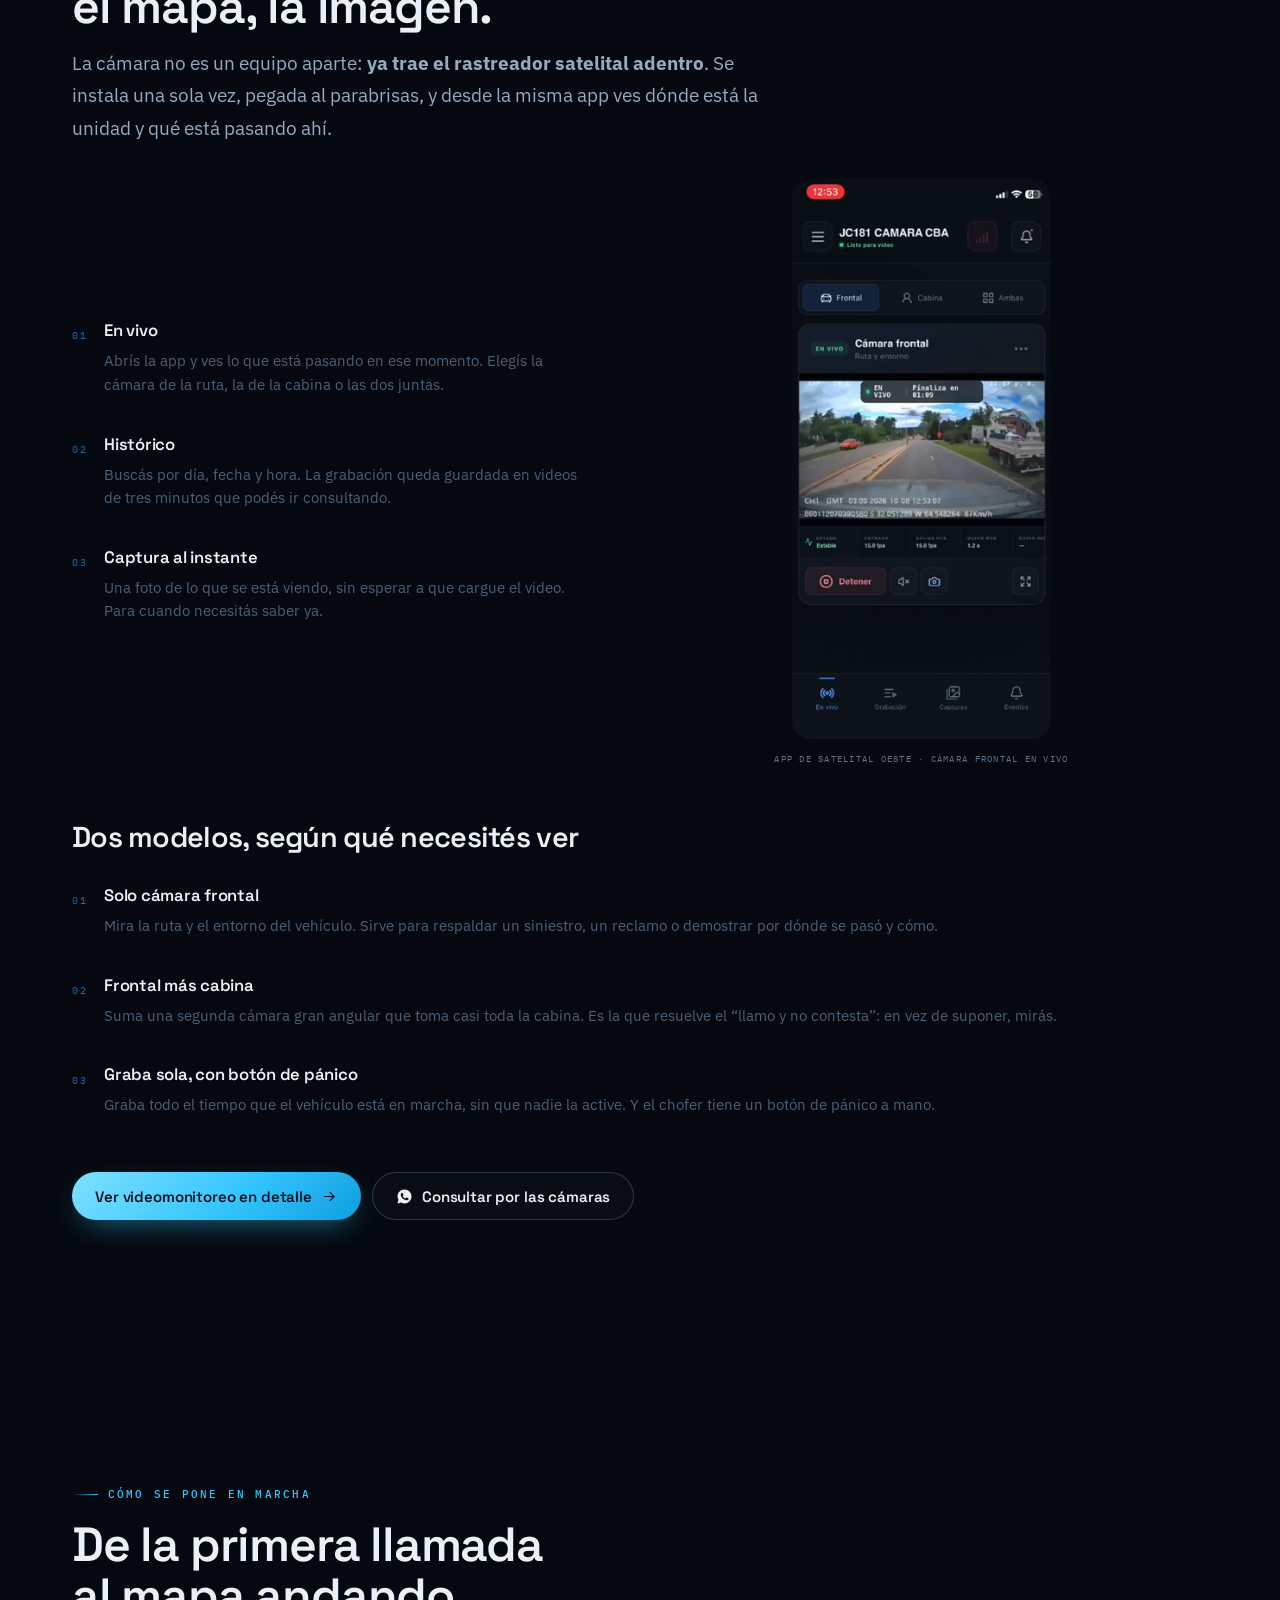
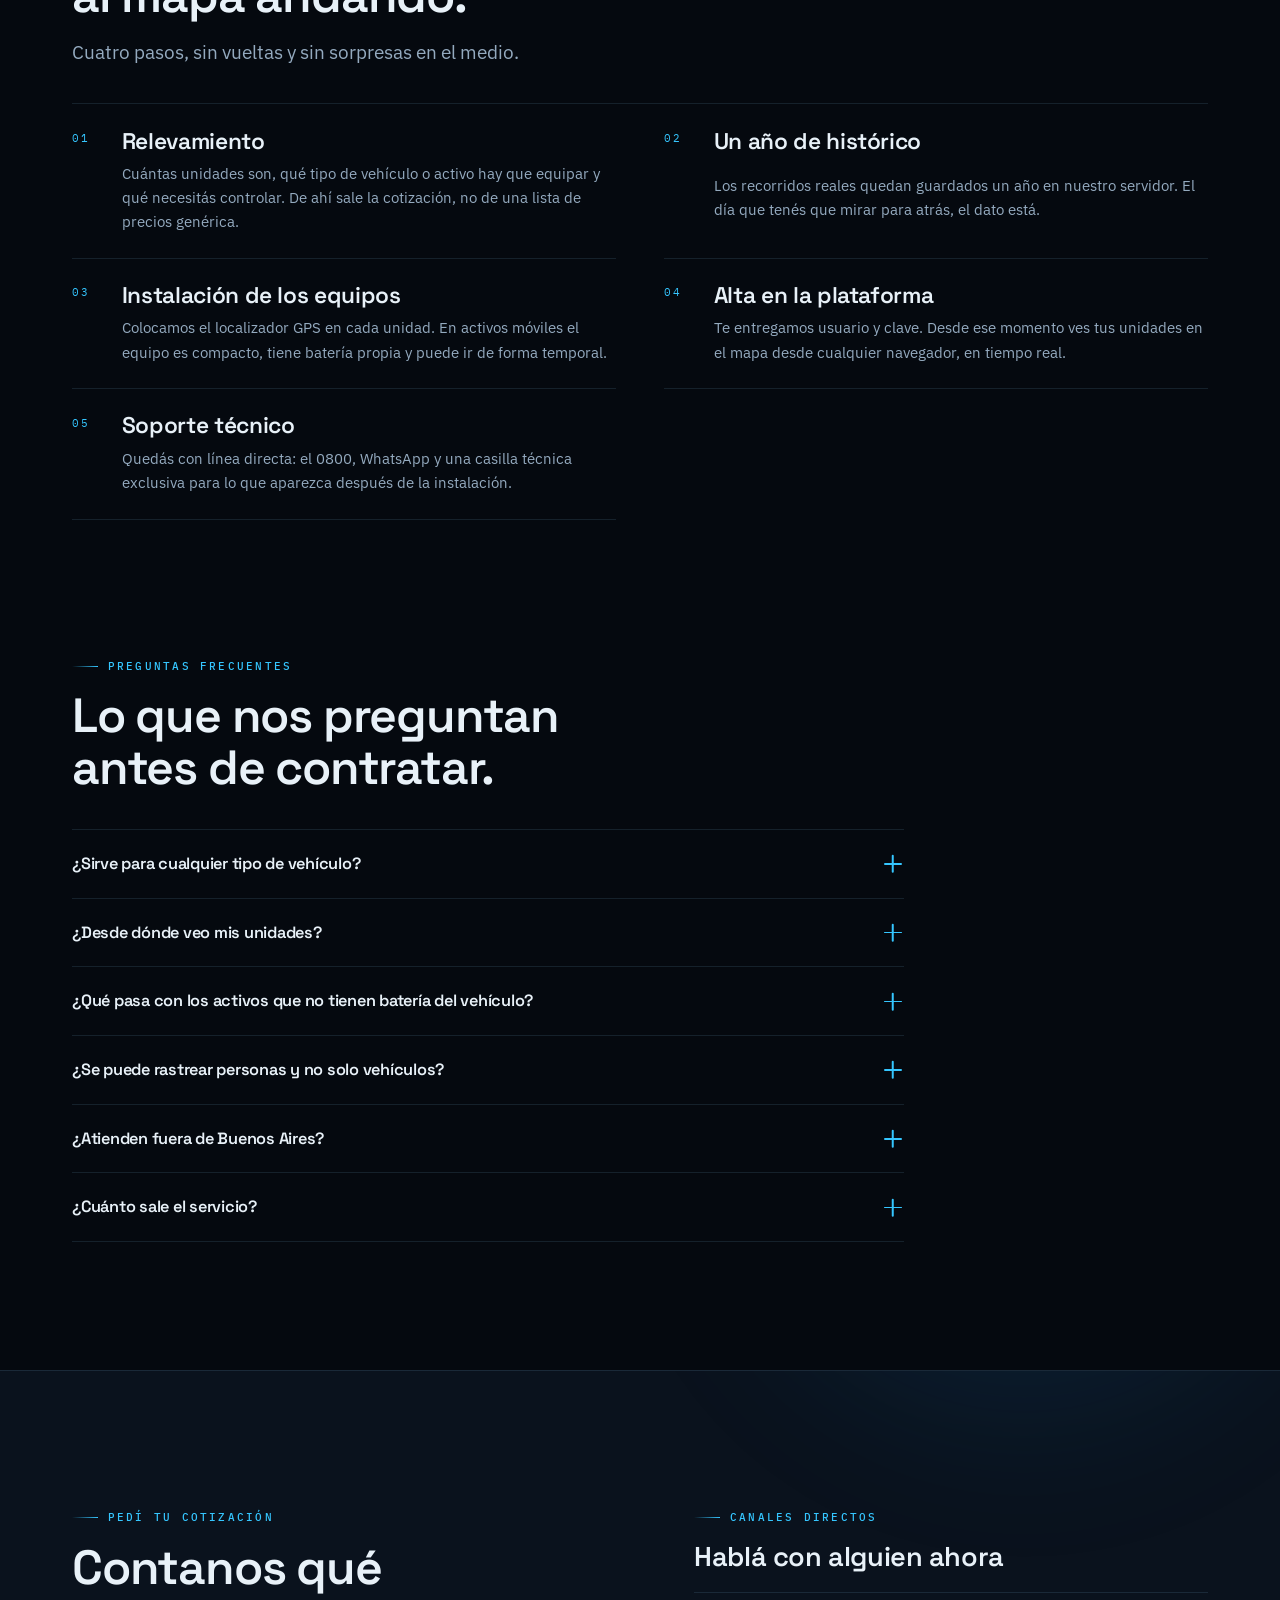
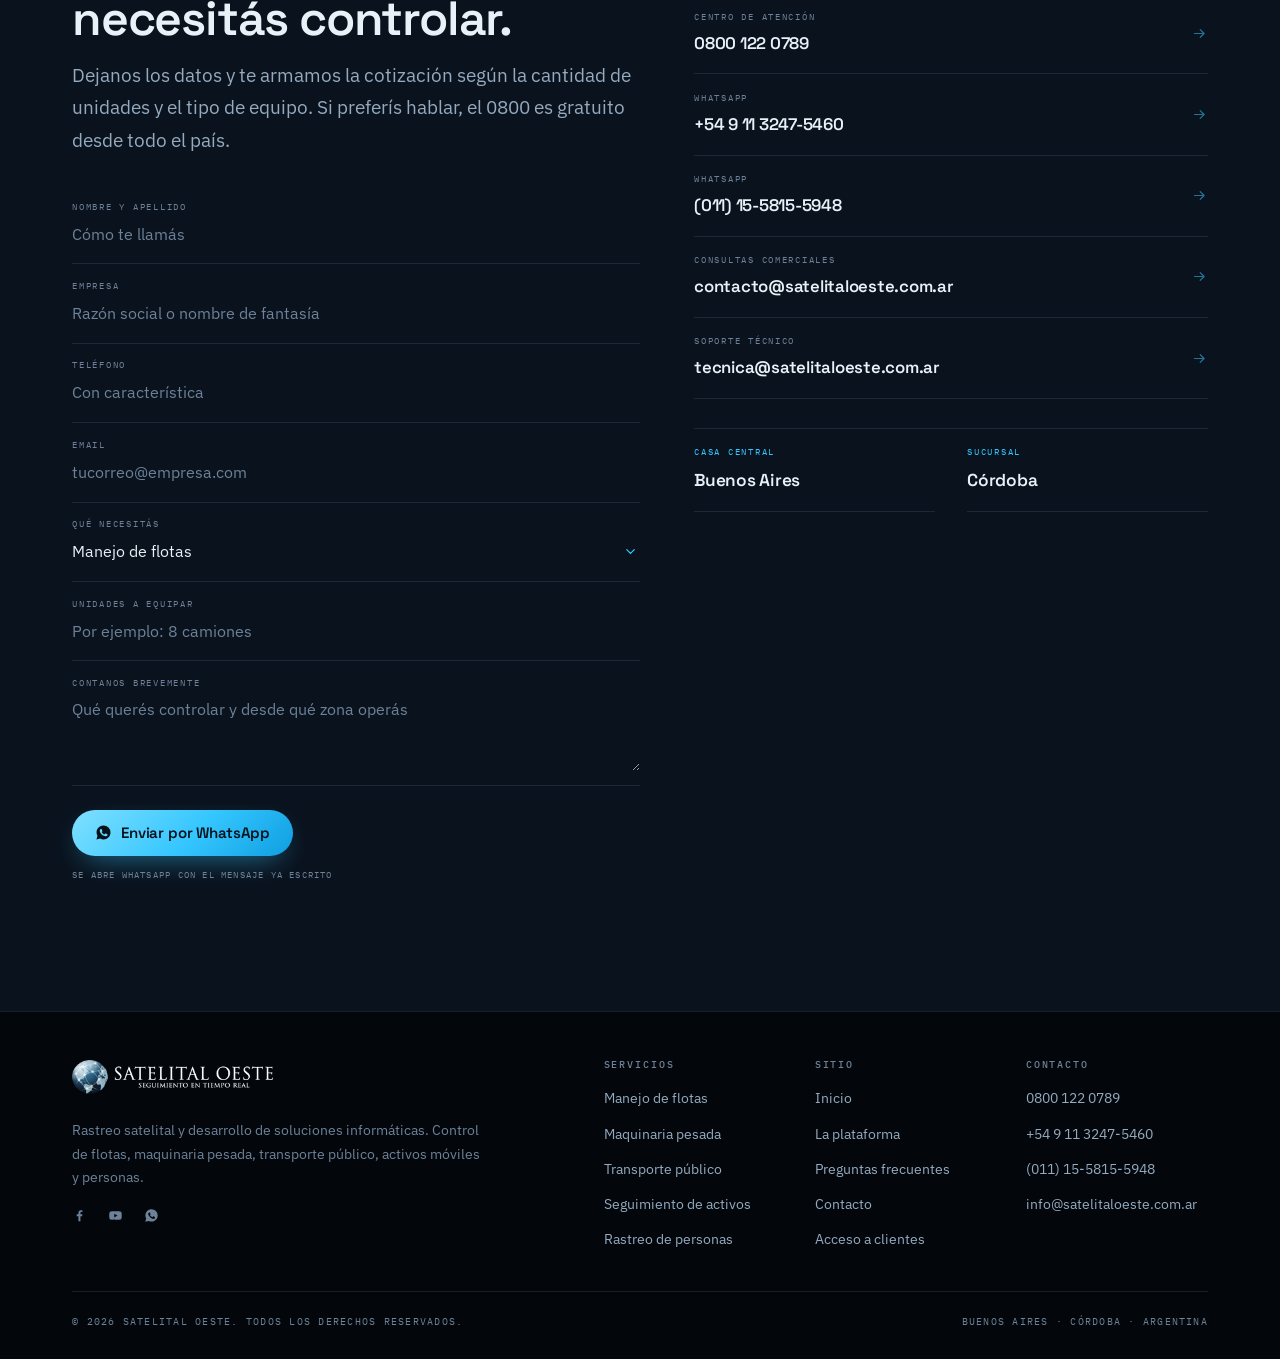
==== commit f06bc9f2: "Video de la plataforma en la pagina de camaras y tres correcciones Reemplaza la imagen fija por el v" ====
--- a/index.html
+++ b/index.html
@@ -169,7 +169,7 @@
 
 <div class="ticker" aria-hidden="true">
   <div class="ticker-track">
-    <span>Logística y distribución</span><span>Transporte público</span><span>Taxis y remises</span><span>Construcción</span><span>Maquinaria pesada</span><span>Servicios públicos</span><span>Seguridad vial</span><span>Agua y saneamiento</span><span>Telecomunicaciones</span><span>Distribución de electricidad</span><span>Motos y utilitarios</span><span>Cargas y equipaje</span><span>Personal en calle</span><span>Mascotas</span><span>Logística y distribución</span><span>Transporte público</span><span>Taxis y remises</span><span>Construcción</span><span>Maquinaria pesada</span><span>Servicios públicos</span><span>Seguridad vial</span><span>Agua y saneamiento</span><span>Telecomunicaciones</span><span>Distribución de electricidad</span><span>Motos y utilitarios</span><span>Cargas y equipaje</span><span>Personal en calle</span><span>Mascotas</span>
+    <span>Logística y distribución</span><span>Transporte público</span><span>Taxis y remises</span><span>Construcción</span><span>Maquinaria pesada</span><span>Servicios públicos</span><span>Seguridad vial</span><span>Agua y saneamiento</span><span>Telecomunicaciones</span><span>Distribución de electricidad</span><span>Motos y utilitarios</span><span>Cargas y equipaje</span><span>Personal en calle</span><span>Logística y distribución</span><span>Transporte público</span><span>Taxis y remises</span><span>Construcción</span><span>Maquinaria pesada</span><span>Servicios públicos</span><span>Seguridad vial</span><span>Agua y saneamiento</span><span>Telecomunicaciones</span><span>Distribución de electricidad</span><span>Motos y utilitarios</span><span>Cargas y equipaje</span><span>Personal en calle</span>
   </div>
 </div>
 
@@ -186,7 +186,7 @@
         <figcaption>Cada hora detenida se paga igual</figcaption>
       </figure>
       <div class="costos rv rv-d1">
-        <article class="costo"><span class="n">01</span><h3>Combustible y kilómetros</h3><p>El recorrido real de cada unidad, con hora y posición. Así los desvíos, y los kilómetros de más, dejan de ser invisibles en la factura del mes.</p></article><article class="costo"><span class="n">02</span><h3>Tiempos de servicio</h3><p>Cuánto tarda cada trabajo y cuánto tiempo estuvo la unidad detenida sin operar. Dos números que, rara vez, alguien tiene.</p></article><article class="costo"><span class="n">03</span><h3>Horas adicionales</h3><p>La jornada de cada unidad queda registrada. Se factura y se paga lo que efectivamente se trabajó.</p></article><article class="costo"><span class="n">04</span><h3>Forma de conducir</h3><p>El comportamiento al volante impacta directo en el mantenimiento, en la vida útil del vehículo y en el costo por kilómetro.</p></article>
+        <article class="costo"><span class="n">01</span><h3>Combustible y kilómetros</h3><p>El recorrido real de cada unidad, con hora y posición. Así los desvíos, y los kilómetros de más, dejan de ser invisibles en los gastos del mes.</p></article><article class="costo"><span class="n">02</span><h3>Tiempos de servicio</h3><p>Cuánto tarda cada trabajo y cuánto tiempo estuvo la unidad detenida sin operar. Dos números que, rara vez, alguien tiene.</p></article><article class="costo"><span class="n">03</span><h3>Horas adicionales</h3><p>La jornada de cada unidad queda registrada. Se factura y se paga lo que efectivamente se trabajó.</p></article><article class="costo"><span class="n">04</span><h3>Forma de conducir</h3><p>El comportamiento al volante impacta directo en el mantenimiento, en la vida útil del vehículo y en el costo por kilómetro.</p></article>
       </div>
     </div>
   </div>
@@ -245,7 +245,7 @@
         <div class="via-tx">
           <h3>Rastreo de personas</h3>
           <p>El rastreador más chico del mercado, con batería incorporada. Pensado para personal que trabaja solo, fuera de la oficina o de noche.</p>
-          <ul class="pts"><li>Más chico que un celular</li><li>Botón de alarma y aviso por inactividad</li><li>También para mascotas y como señuelo en la carga</li></ul>
+          <ul class="pts"><li>Más chico que un celular</li><li>Botón de alarma y aviso por inactividad</li><li>También como señuelo dentro de la carga</li></ul>
           <a class="via-go" href="rastreo-de-personas.html">Ver en detalle <svg class="ln" viewBox="0 0 24 24" aria-hidden="true"><path d="M5 12h13M13 6.5 18.5 12 13 17.5"/></svg></a>
         </div>
       </article>
@@ -370,7 +370,7 @@
       <h2>Lo que nos preguntan antes de contratar.</h2>
     </div>
     <div class="faq rv">
-      <details><summary>¿Sirve para cualquier tipo de vehículo?<span class="pm"></span></summary><div class="ans"><p>Sí. El sistema está orientado a control de flotas de vehículos, maquinaria pesada y transporte público, y también se aplica a motos, utilitarios y activos que no tienen conductor fijo.</p></div></details><details><summary>¿Desde dónde veo mis unidades?<span class="pm"></span></summary><div class="ans"><p>Desde la plataforma web, con tu usuario y tu clave. Se entra por navegador, desde una computadora o desde el celular, sin instalar programas.</p></div></details><details><summary>¿Qué pasa con los activos que no tienen batería del vehículo?<span class="pm"></span></summary><div class="ans"><p>Para eso están los rastreadores con batería de larga duración. Combinados con sensores de movimiento, pueden funcionar semanas sin recargarse ni conectarse a otra fuente de energía.</p></div></details><details><summary>¿Se puede rastrear personas y no solo vehículos?<span class="pm"></span></summary><div class="ans"><p>Sí. Es el rastreador más chico del mercado, más chico que un celular y con batería incorporada. Se usa para personal que trabaja solo o fuera de la oficina, para mascotas y como señuelo dentro de la carga.</p></div></details><details><summary>¿Atienden fuera de Buenos Aires?<span class="pm"></span></summary><div class="ans"><p>Sí, tenemos cobertura en todo el país. Las instalaciones se realizan a través de nuestra red de instaladores, distribuidos en varias provincias. Escribinos al 0800 122 0789, o por WhatsApp al +54 9 11 3247-5460 o al (011) 15-5815-5948.</p></div></details><details><summary>¿Cuánto sale el servicio?<span class="pm"></span></summary><div class="ans"><p>Depende de la cantidad de unidades y del tipo de equipo que necesite cada una. Escribinos por WhatsApp o dejanos los datos en el formulario y te pasamos la cotización armada para tu caso.</p></div></details>
+      <details><summary>¿Sirve para cualquier tipo de vehículo?<span class="pm"></span></summary><div class="ans"><p>Sí. El sistema está orientado a control de flotas de vehículos, maquinaria pesada y transporte público, y también se aplica a motos, utilitarios y activos que no tienen conductor fijo.</p></div></details><details><summary>¿Desde dónde veo mis unidades?<span class="pm"></span></summary><div class="ans"><p>Desde la plataforma web, con tu usuario y tu clave. Se entra por navegador, desde una computadora o desde el celular, sin instalar programas.</p></div></details><details><summary>¿Qué pasa con los activos que no tienen batería del vehículo?<span class="pm"></span></summary><div class="ans"><p>Para eso están los rastreadores con batería de larga duración. Combinados con sensores de movimiento, pueden funcionar semanas sin recargarse ni conectarse a otra fuente de energía.</p></div></details><details><summary>¿Se puede rastrear personas y no solo vehículos?<span class="pm"></span></summary><div class="ans"><p>Sí. Es el rastreador más chico del mercado, más chico que un celular y con batería incorporada. Se usa para personal que trabaja solo o fuera de la oficina, y como señuelo dentro de la carga.</p></div></details><details><summary>¿Atienden fuera de Buenos Aires?<span class="pm"></span></summary><div class="ans"><p>Sí, tenemos cobertura en todo el país. Las instalaciones se realizan a través de nuestra red de instaladores, distribuidos en varias provincias. Escribinos al 0800 122 0789, o por WhatsApp al +54 9 11 3247-5460 o al (011) 15-5815-5948.</p></div></details><details><summary>¿Cuánto sale el servicio?<span class="pm"></span></summary><div class="ans"><p>Depende de la cantidad de unidades y del tipo de equipo que necesite cada una. Escribinos por WhatsApp o dejanos los datos en el formulario y te pasamos la cotización armada para tu caso.</p></div></details>
     </div>
   </div>
 </section>
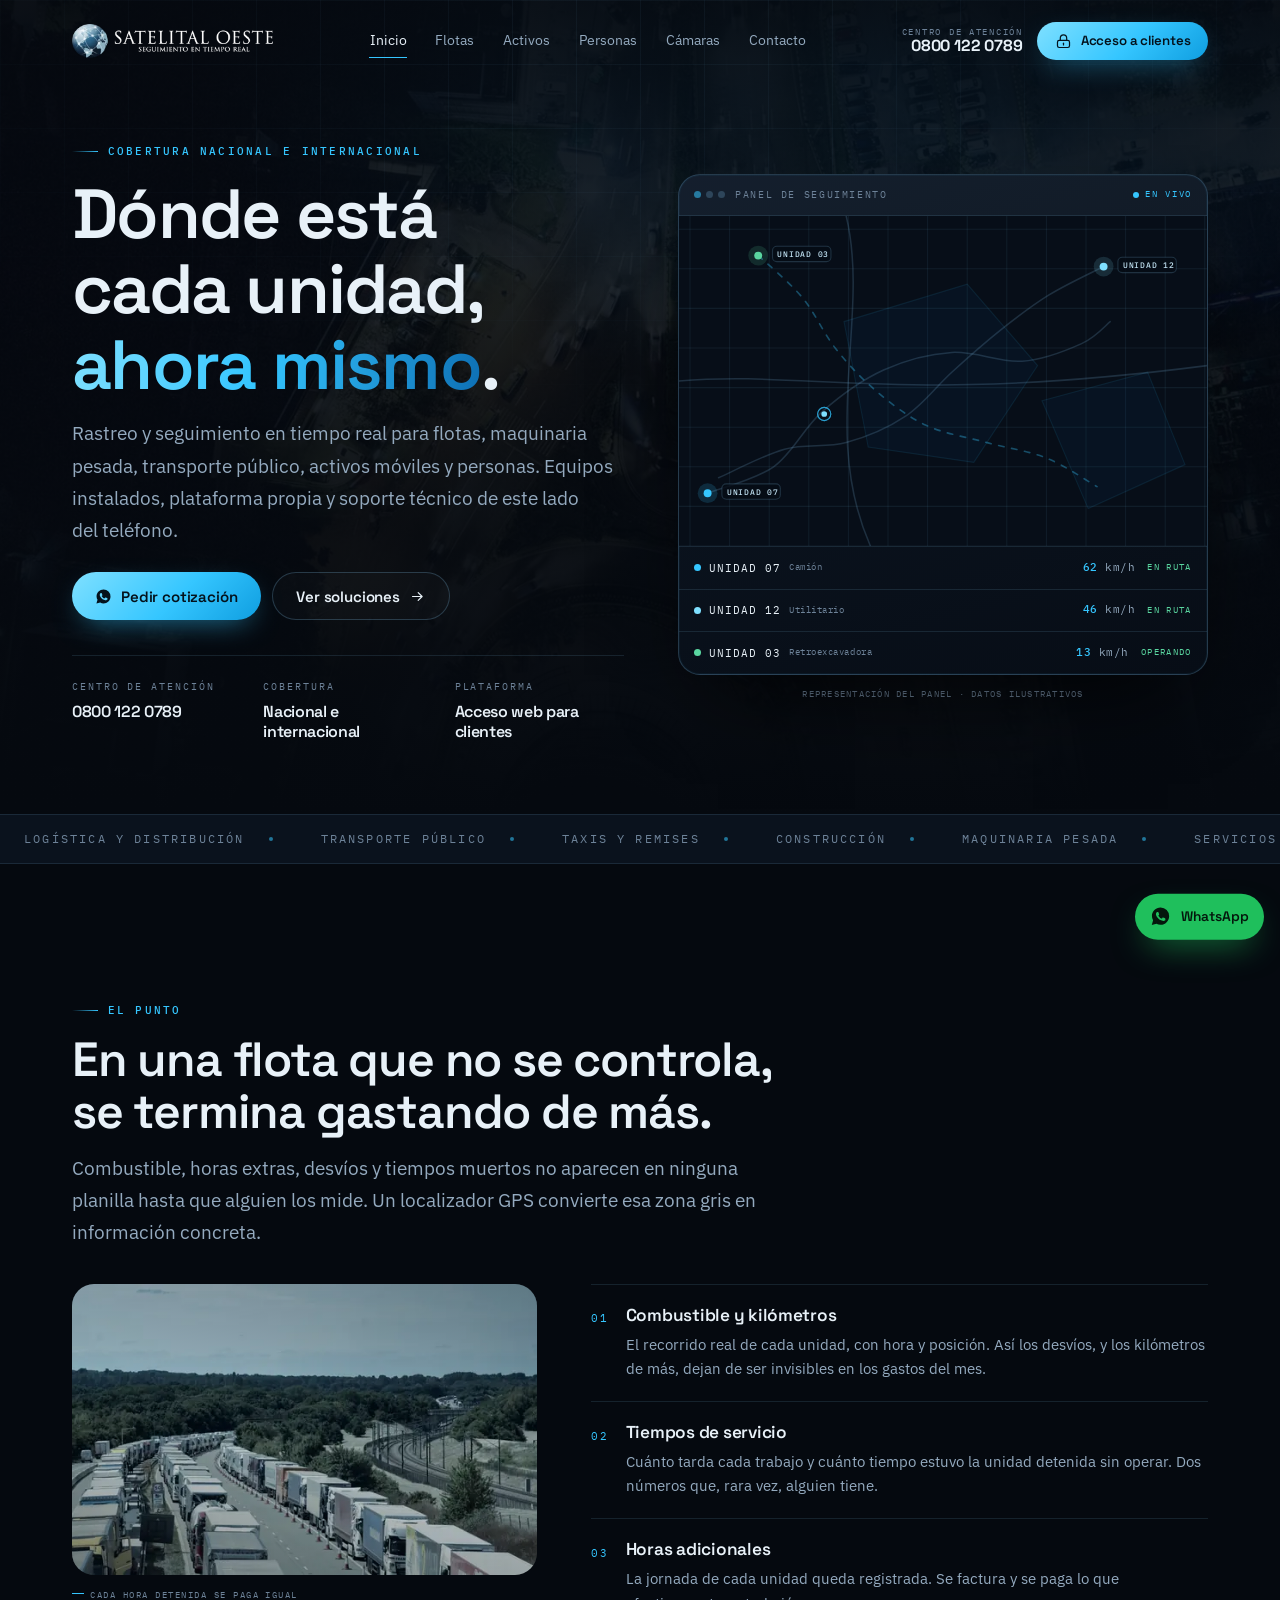
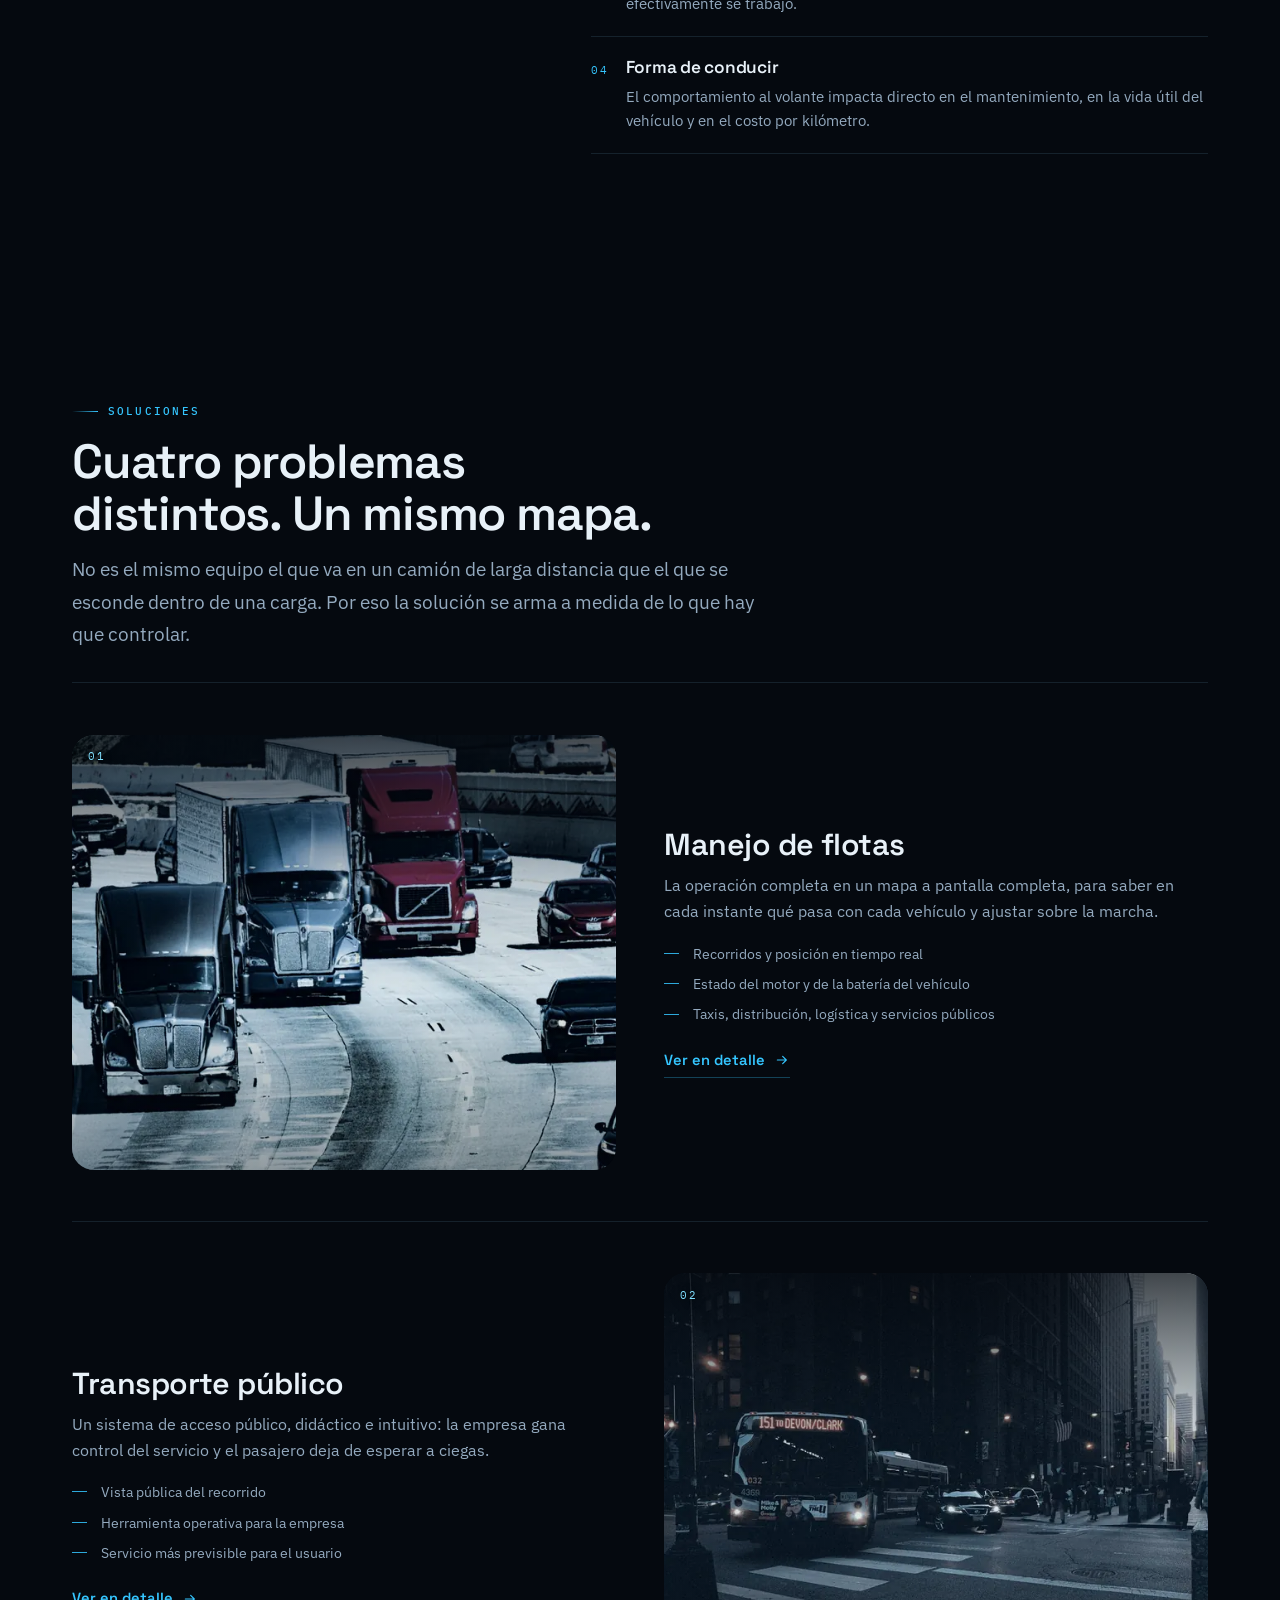
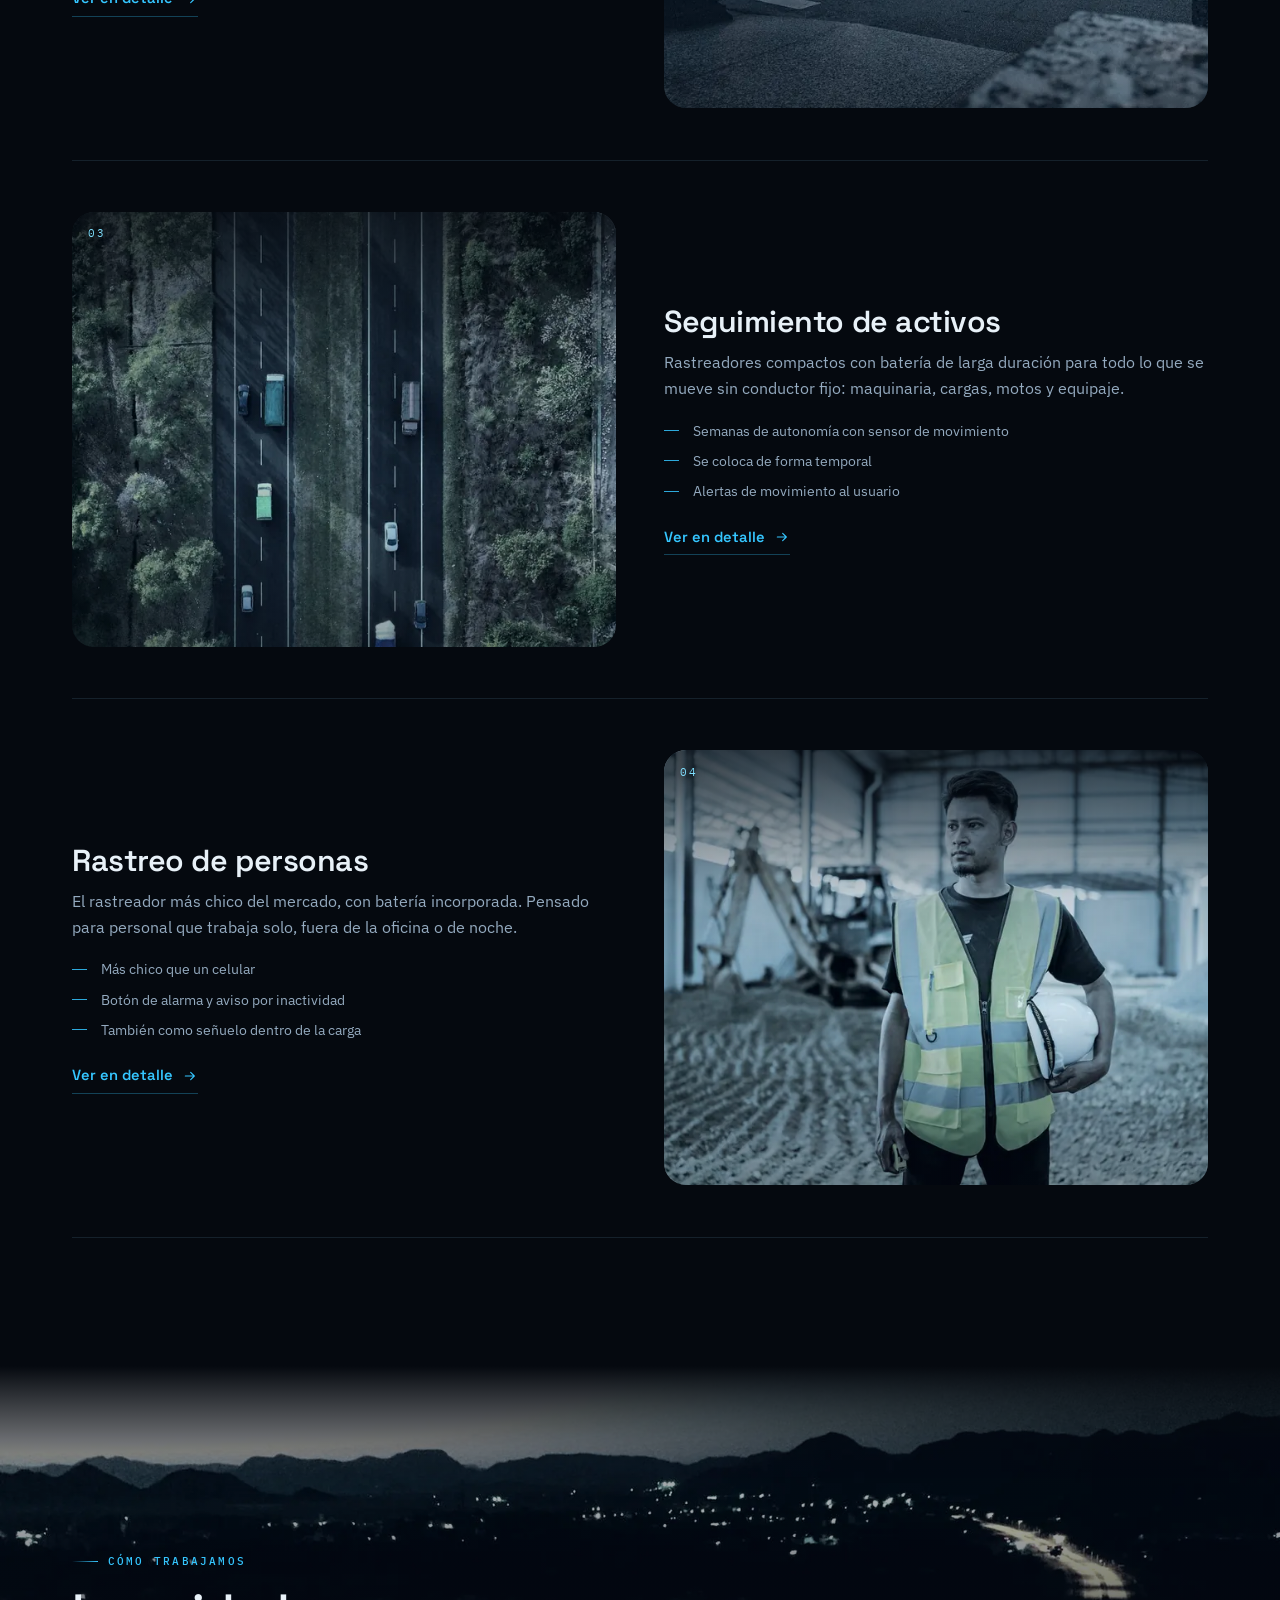
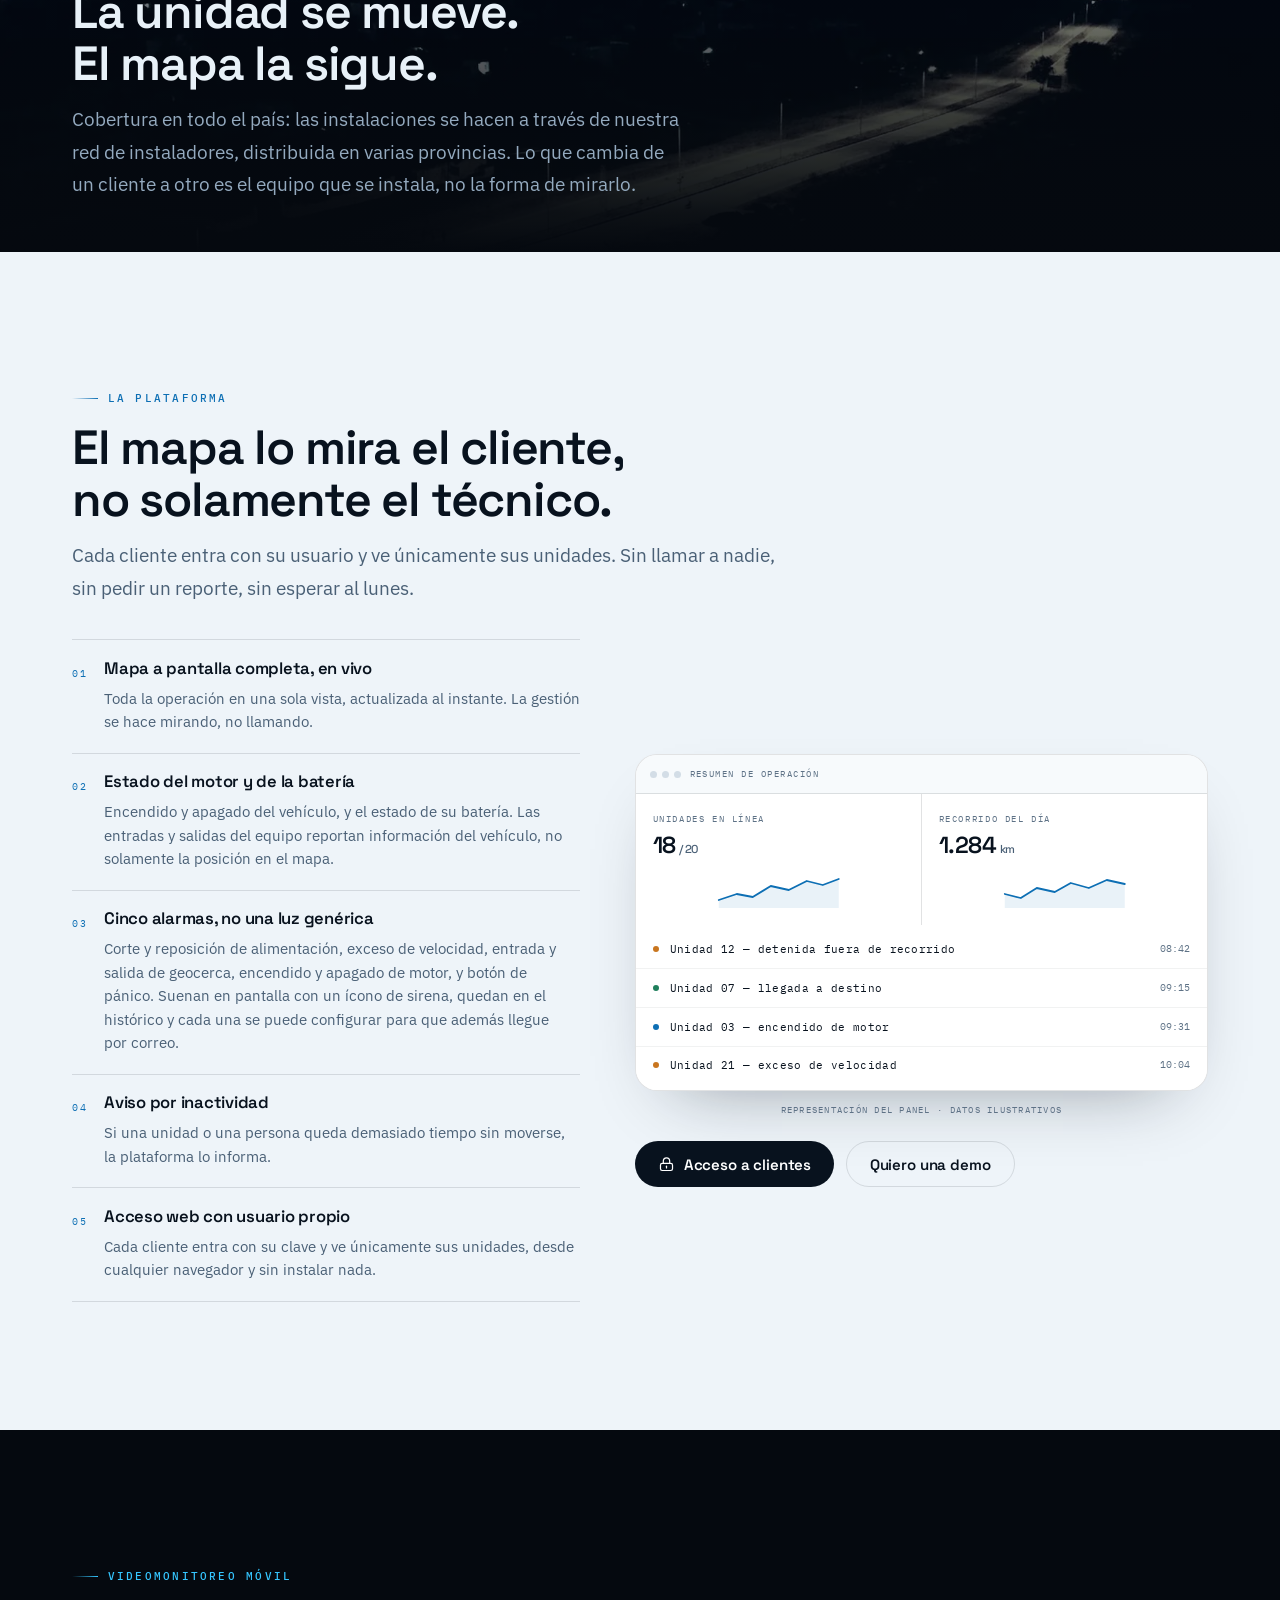
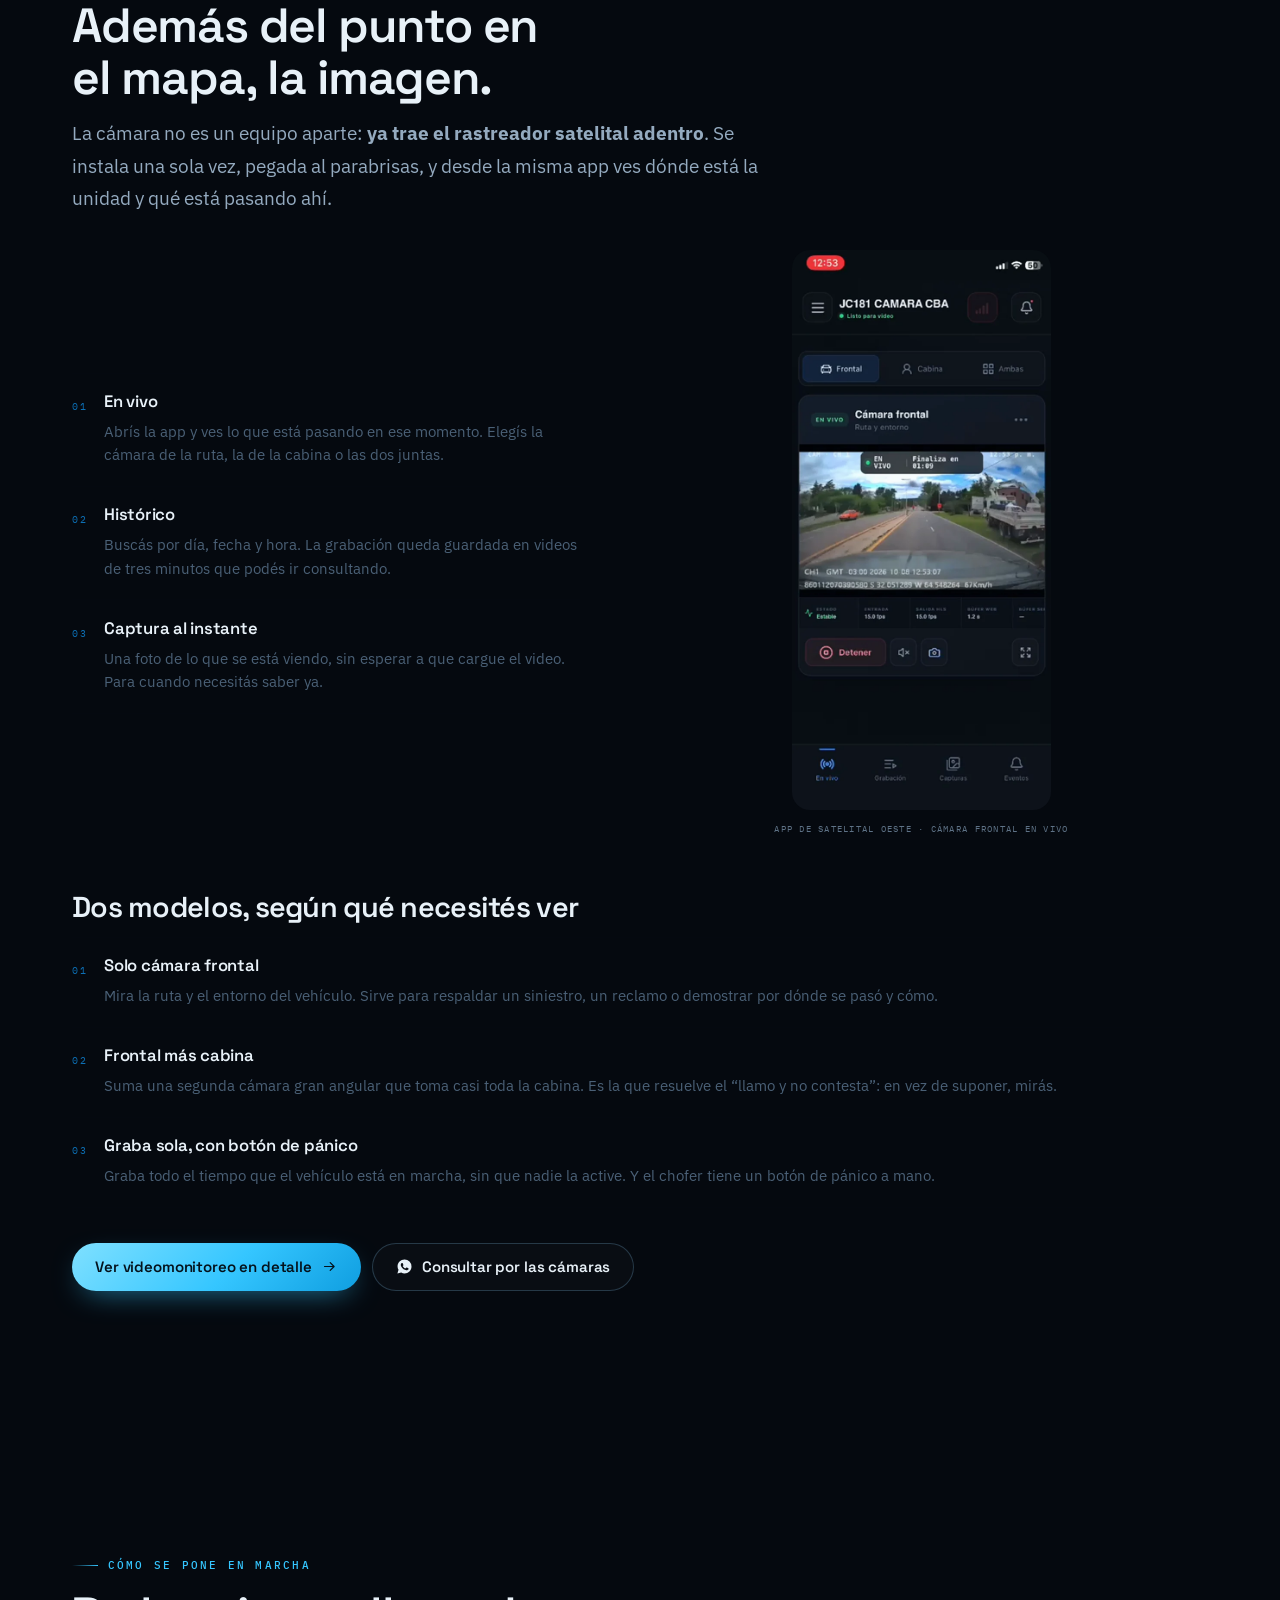
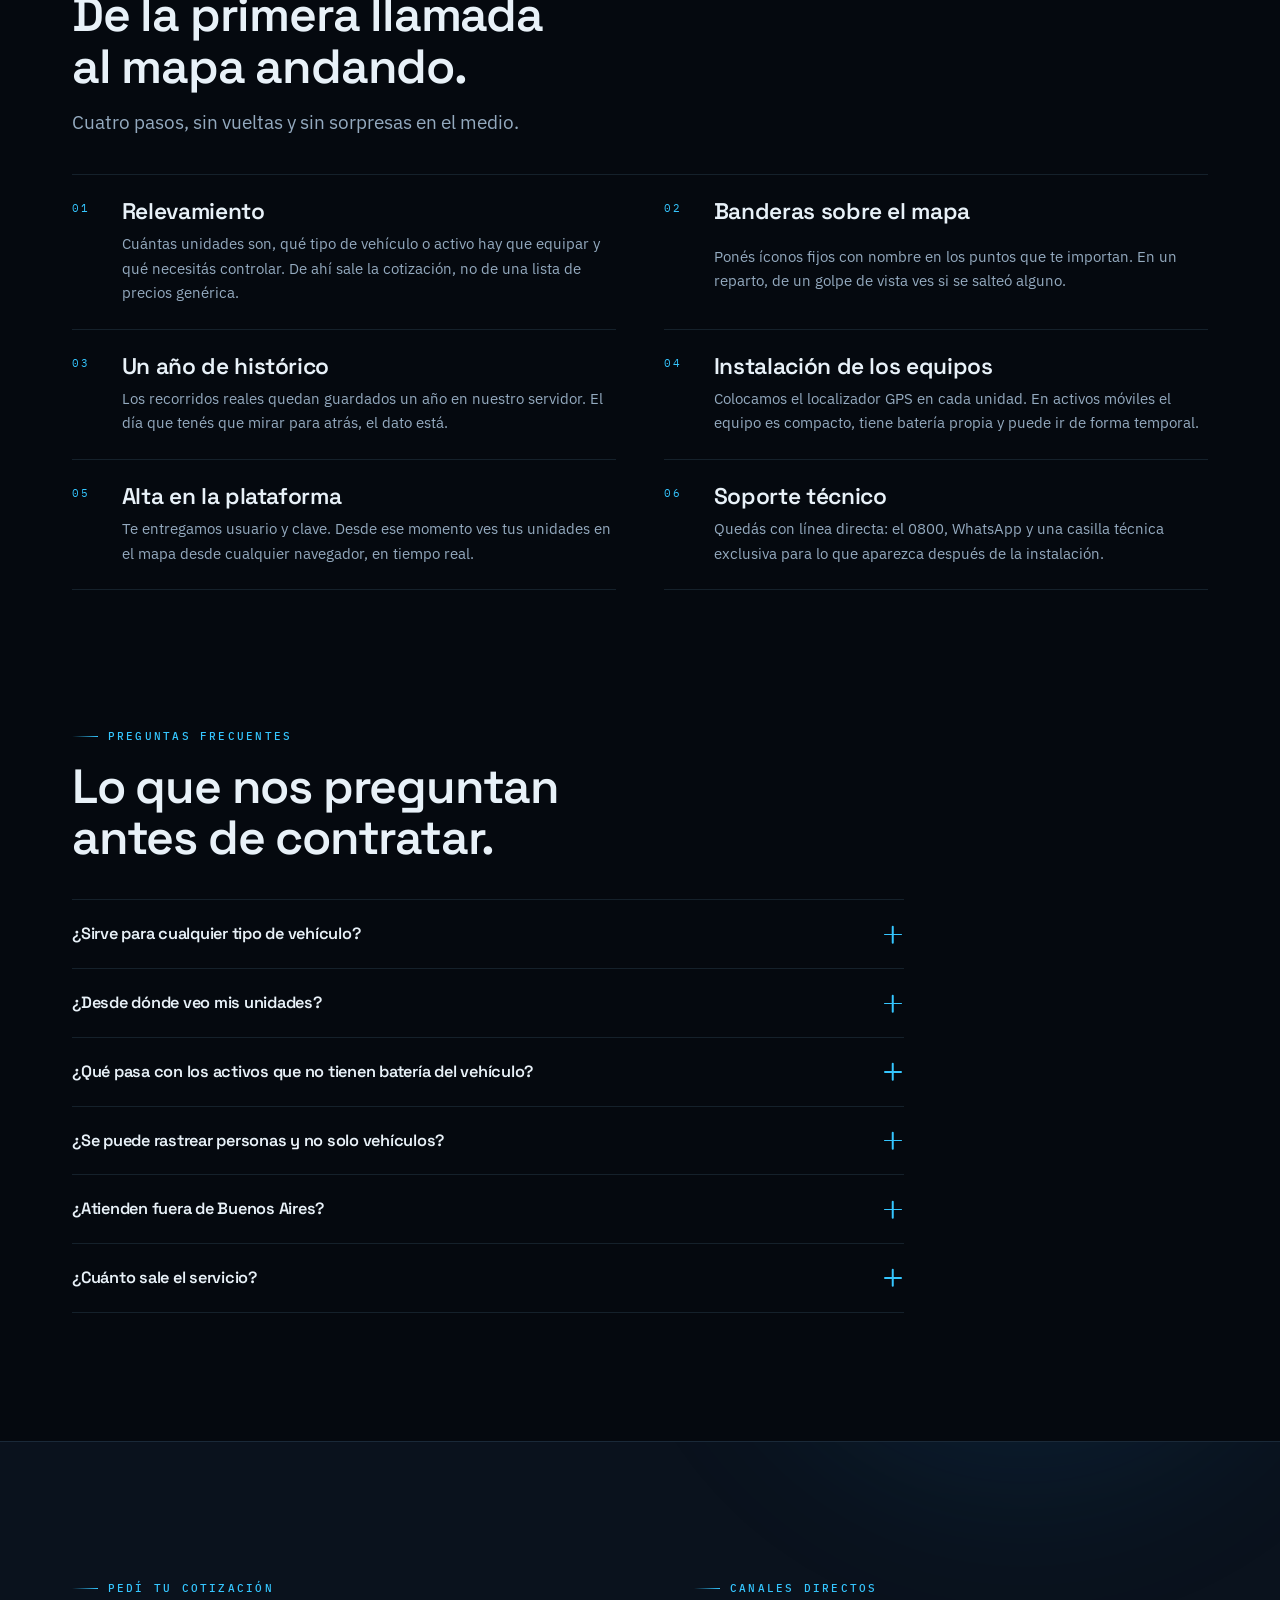
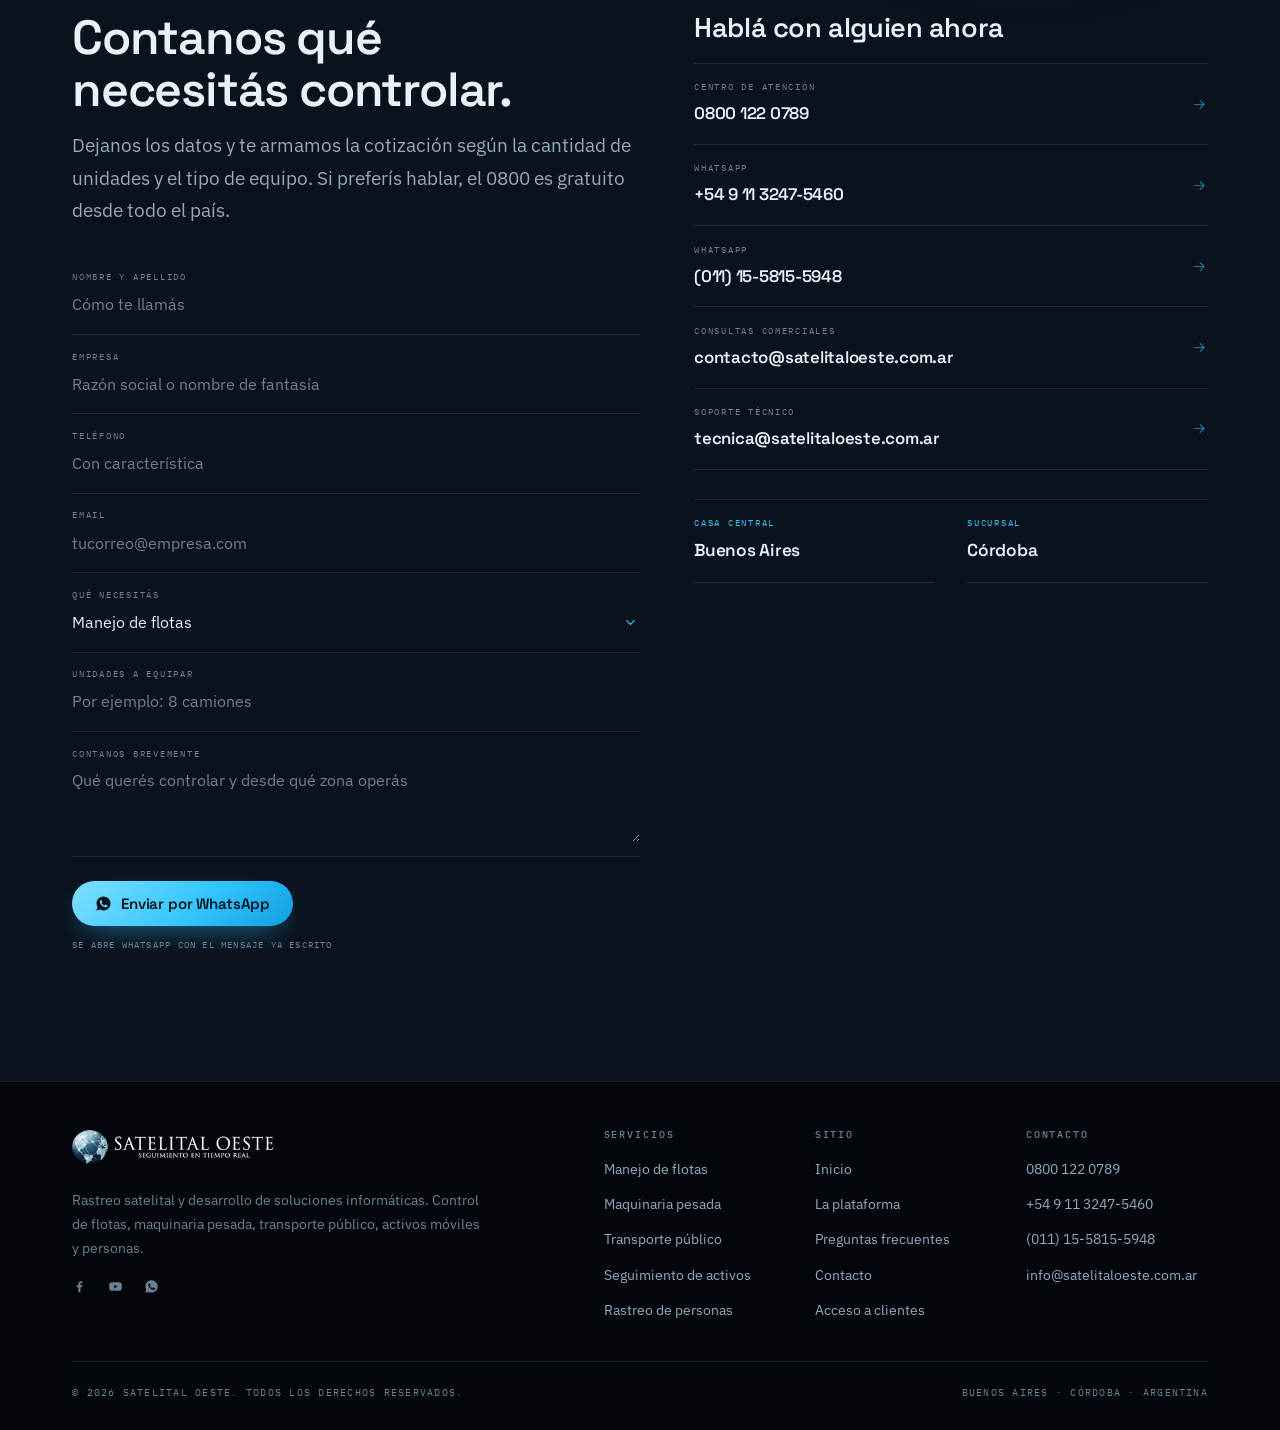
==== commit b731427d: "Las cinco alarmas confirmadas y las banderas sobre el mapa El cliente paso por fin la lista cerrada " ====
--- a/index.html
+++ b/index.html
@@ -272,7 +272,7 @@
     </div>
     <div class="plat">
       <div class="rasgos rv">
-        <article class="rasgo"><span class="n">01</span><h4>Mapa a pantalla completa, en vivo</h4><p>Toda la operación en una sola vista, actualizada al instante. La gestión se hace mirando, no llamando.</p></article><article class="rasgo"><span class="n">02</span><h4>Estado del motor y de la batería</h4><p>Encendido y apagado del vehículo, y el estado de su batería. Las entradas y salidas del equipo reportan información del vehículo, no solamente la posición en el mapa.</p></article><article class="rasgo"><span class="n">03</span><h4>Alarma automática y botón de pánico</h4><p>El dispositivo envía la alerta solo ante una eventualidad, y la persona también puede dispararla con un botón.</p></article><article class="rasgo"><span class="n">04</span><h4>Aviso por inactividad</h4><p>Si una unidad o una persona queda demasiado tiempo sin moverse, la plataforma lo informa.</p></article><article class="rasgo"><span class="n">05</span><h4>Acceso web con usuario propio</h4><p>Cada cliente entra con su clave y ve únicamente sus unidades, desde cualquier navegador y sin instalar nada.</p></article>
+        <article class="rasgo"><span class="n">01</span><h4>Mapa a pantalla completa, en vivo</h4><p>Toda la operación en una sola vista, actualizada al instante. La gestión se hace mirando, no llamando.</p></article><article class="rasgo"><span class="n">02</span><h4>Estado del motor y de la batería</h4><p>Encendido y apagado del vehículo, y el estado de su batería. Las entradas y salidas del equipo reportan información del vehículo, no solamente la posición en el mapa.</p></article><article class="rasgo"><span class="n">03</span><h4>Cinco alarmas, no una luz genérica</h4><p>Corte y reposición de alimentación, exceso de velocidad, entrada y salida de geocerca, encendido y apagado de motor, y botón de pánico. Suenan en pantalla con un ícono de sirena, quedan en el histórico y cada una se puede configurar para que además llegue por correo.</p></article><article class="rasgo"><span class="n">04</span><h4>Aviso por inactividad</h4><p>Si una unidad o una persona queda demasiado tiempo sin moverse, la plataforma lo informa.</p></article><article class="rasgo"><span class="n">05</span><h4>Acceso web con usuario propio</h4><p>Cada cliente entra con su clave y ve únicamente sus unidades, desde cualquier navegador y sin instalar nada.</p></article>
       </div>
       <div class="rv rv-d1">
         <div class="mock">
@@ -358,7 +358,7 @@
       <p class="lead">Cuatro pasos, sin vueltas y sin sorpresas en el medio.</p>
     </div>
     <div class="steps">
-      <article class="step rv"><h3>Relevamiento</h3><p>Cuántas unidades son, qué tipo de vehículo o activo hay que equipar y qué necesitás controlar. De ahí sale la cotización, no de una lista de precios genérica.</p></article><article class="step rv"><h3>Un año de histórico</h3><p>Los recorridos reales quedan guardados un año en nuestro servidor. El día que tenés que mirar para atrás, el dato está.</p></article><article class="step rv"><h3>Instalación de los equipos</h3><p>Colocamos el localizador GPS en cada unidad. En activos móviles el equipo es compacto, tiene batería propia y puede ir de forma temporal.</p></article><article class="step rv"><h3>Alta en la plataforma</h3><p>Te entregamos usuario y clave. Desde ese momento ves tus unidades en el mapa desde cualquier navegador, en tiempo real.</p></article><article class="step rv"><h3>Soporte técnico</h3><p>Quedás con línea directa: el 0800, WhatsApp y una casilla técnica exclusiva para lo que aparezca después de la instalación.</p></article>
+      <article class="step rv"><h3>Relevamiento</h3><p>Cuántas unidades son, qué tipo de vehículo o activo hay que equipar y qué necesitás controlar. De ahí sale la cotización, no de una lista de precios genérica.</p></article><article class="step rv"><h3>Banderas sobre el mapa</h3><p>Ponés íconos fijos con nombre en los puntos que te importan. En un reparto, de un golpe de vista ves si se salteó alguno.</p></article><article class="step rv"><h3>Un año de histórico</h3><p>Los recorridos reales quedan guardados un año en nuestro servidor. El día que tenés que mirar para atrás, el dato está.</p></article><article class="step rv"><h3>Instalación de los equipos</h3><p>Colocamos el localizador GPS en cada unidad. En activos móviles el equipo es compacto, tiene batería propia y puede ir de forma temporal.</p></article><article class="step rv"><h3>Alta en la plataforma</h3><p>Te entregamos usuario y clave. Desde ese momento ves tus unidades en el mapa desde cualquier navegador, en tiempo real.</p></article><article class="step rv"><h3>Soporte técnico</h3><p>Quedás con línea directa: el 0800, WhatsApp y una casilla técnica exclusiva para lo que aparezca después de la instalación.</p></article>
     </div>
   </div>
 </section>
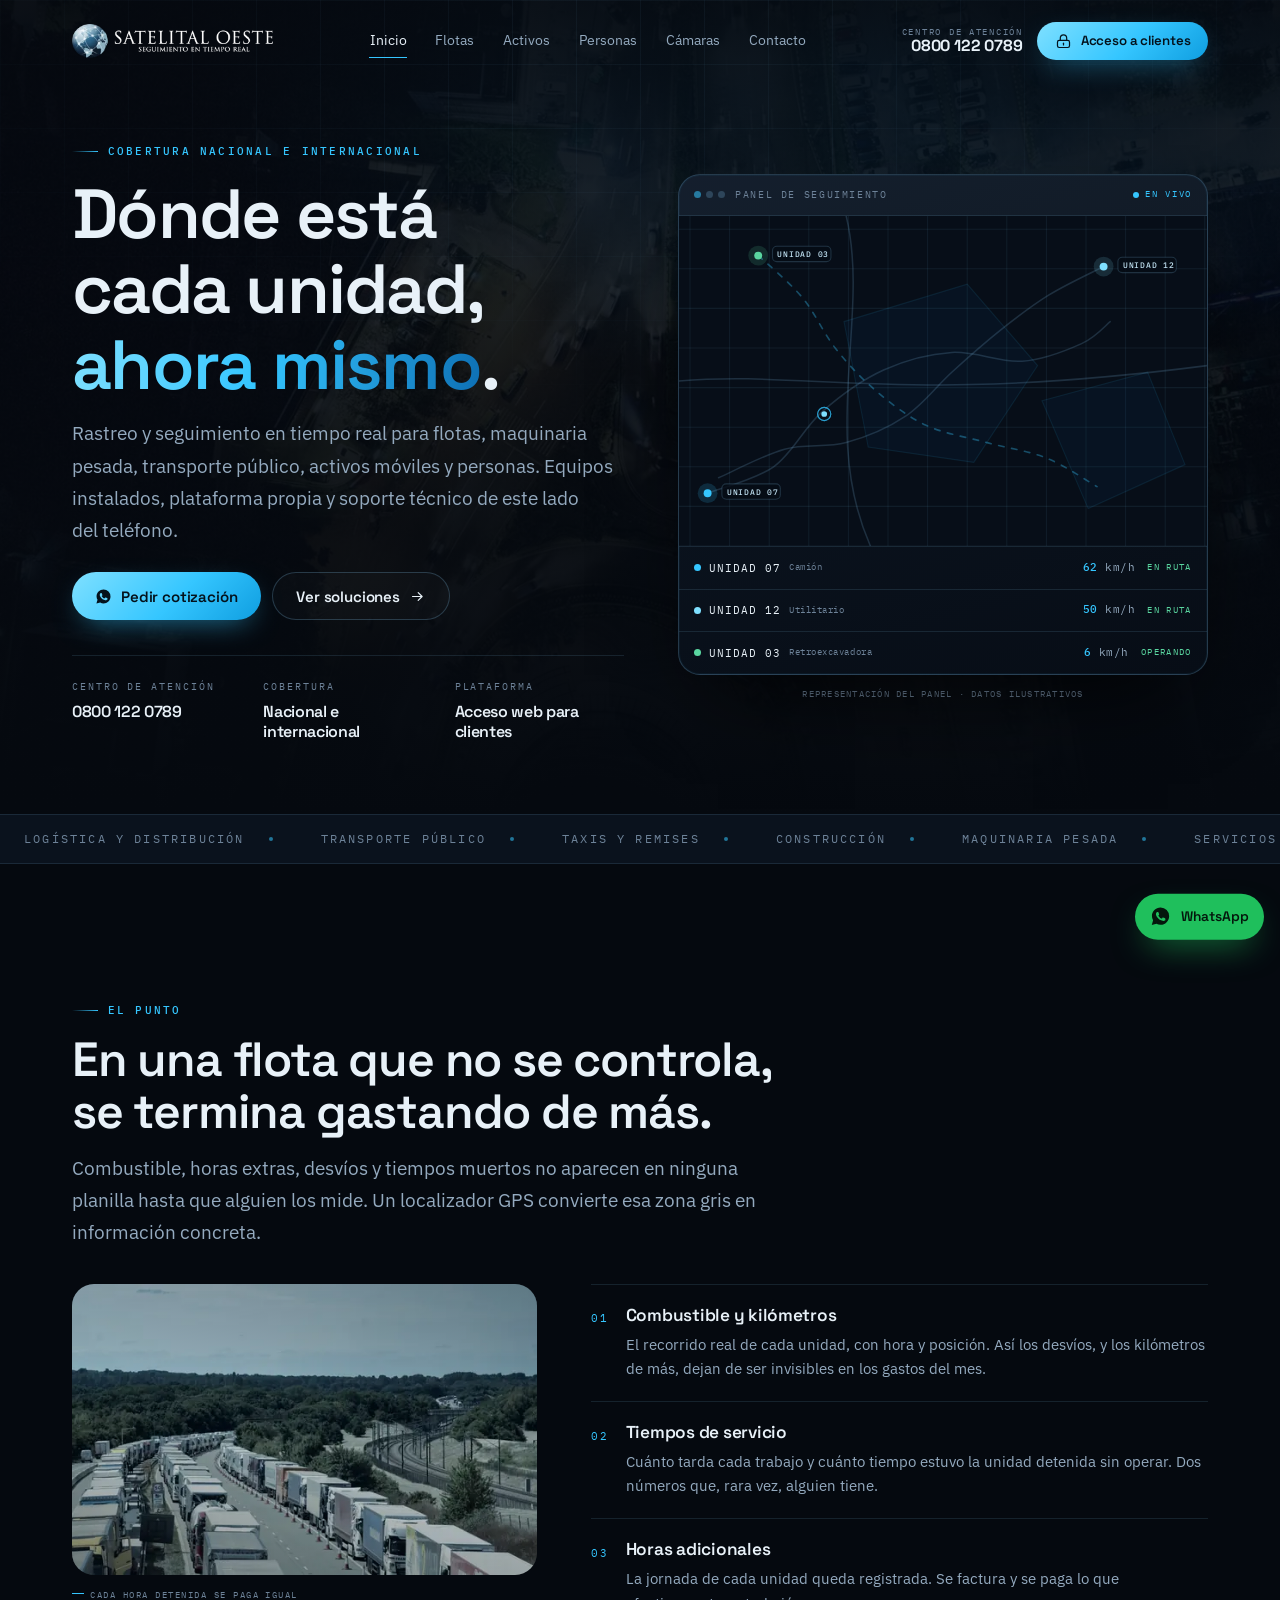
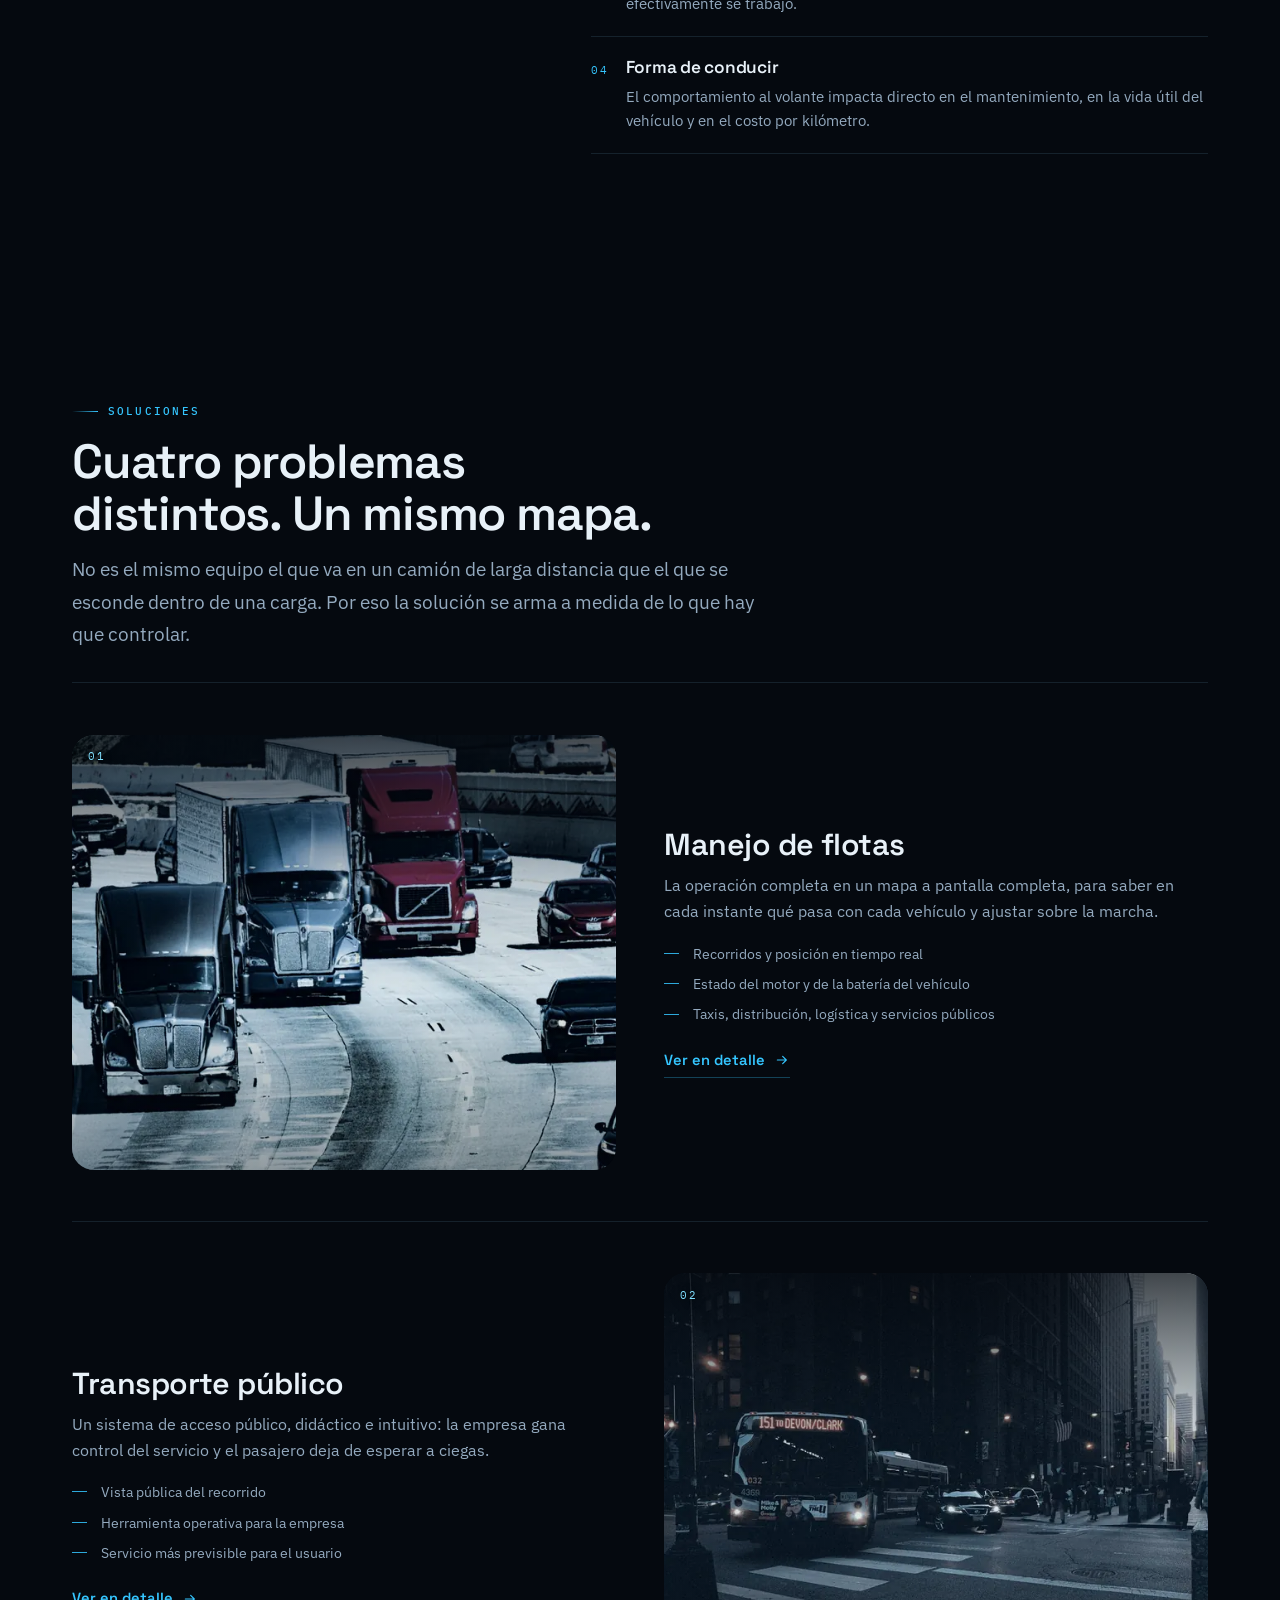
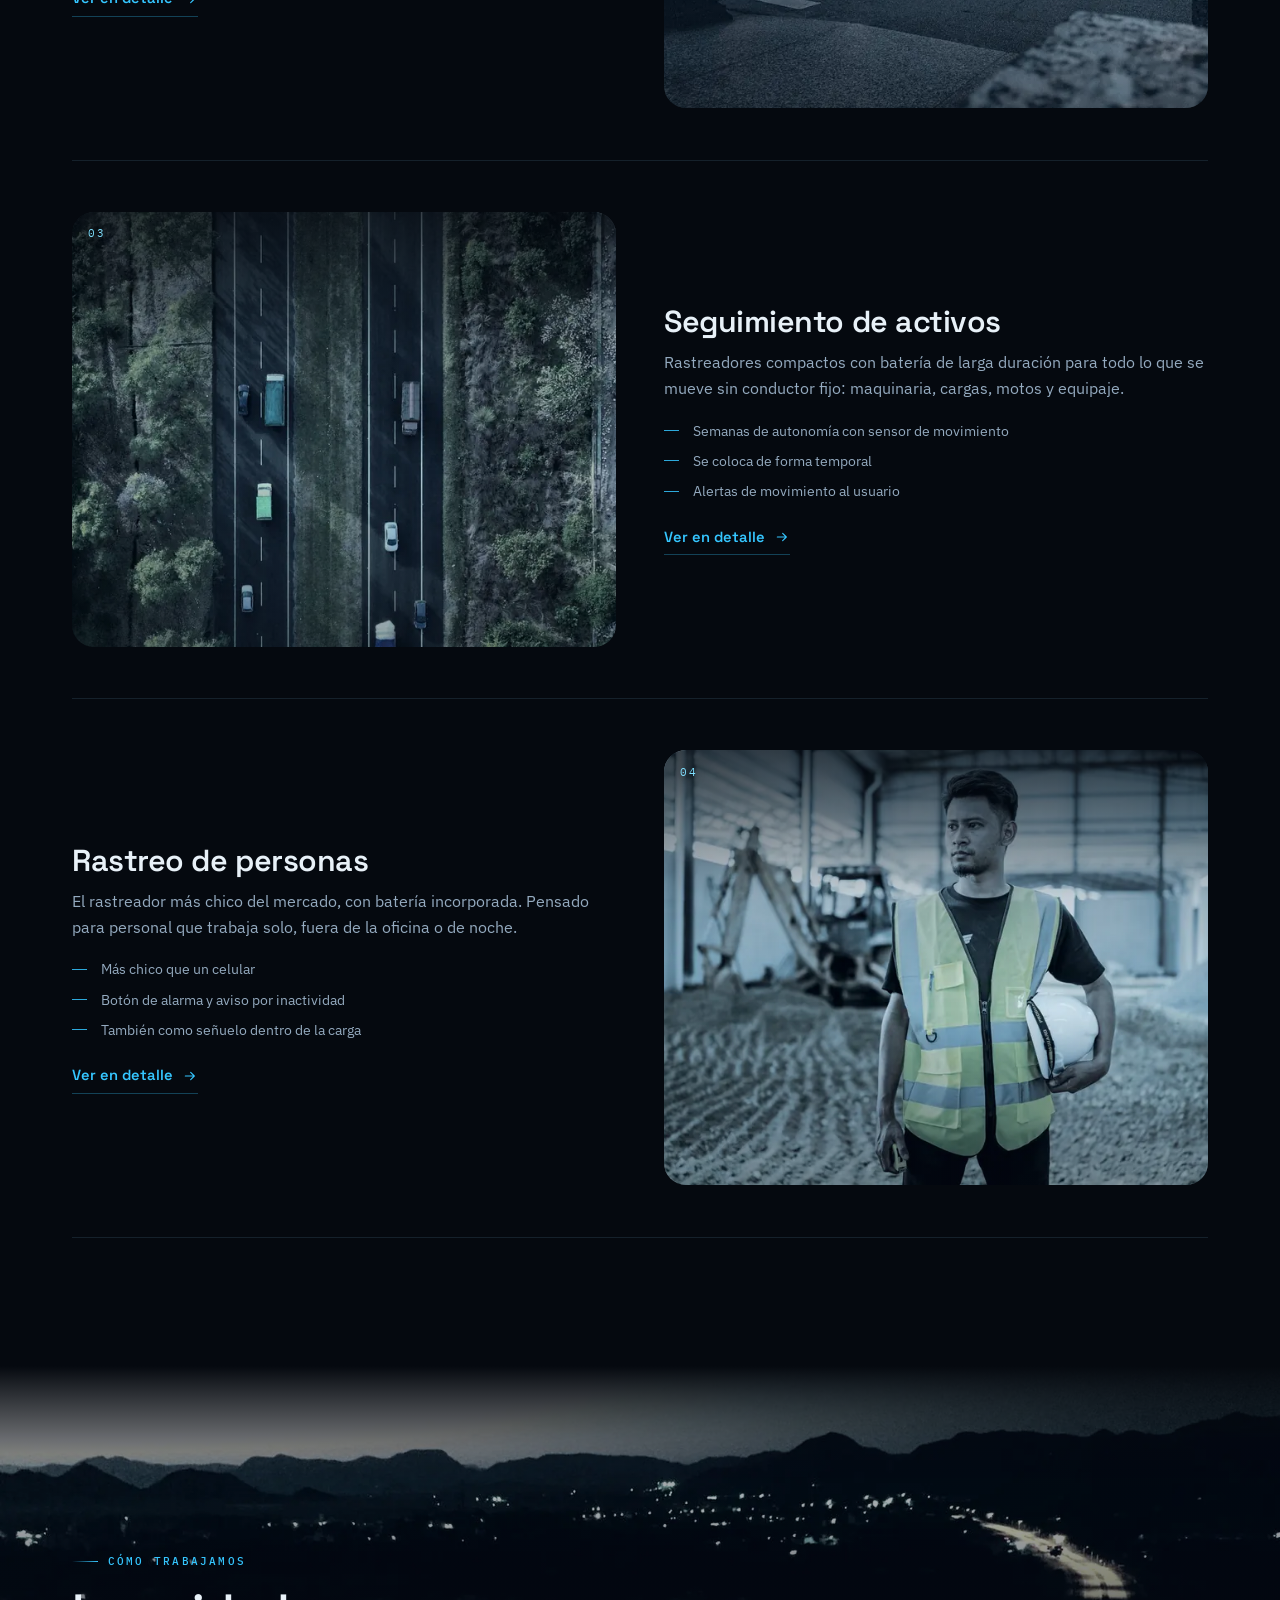
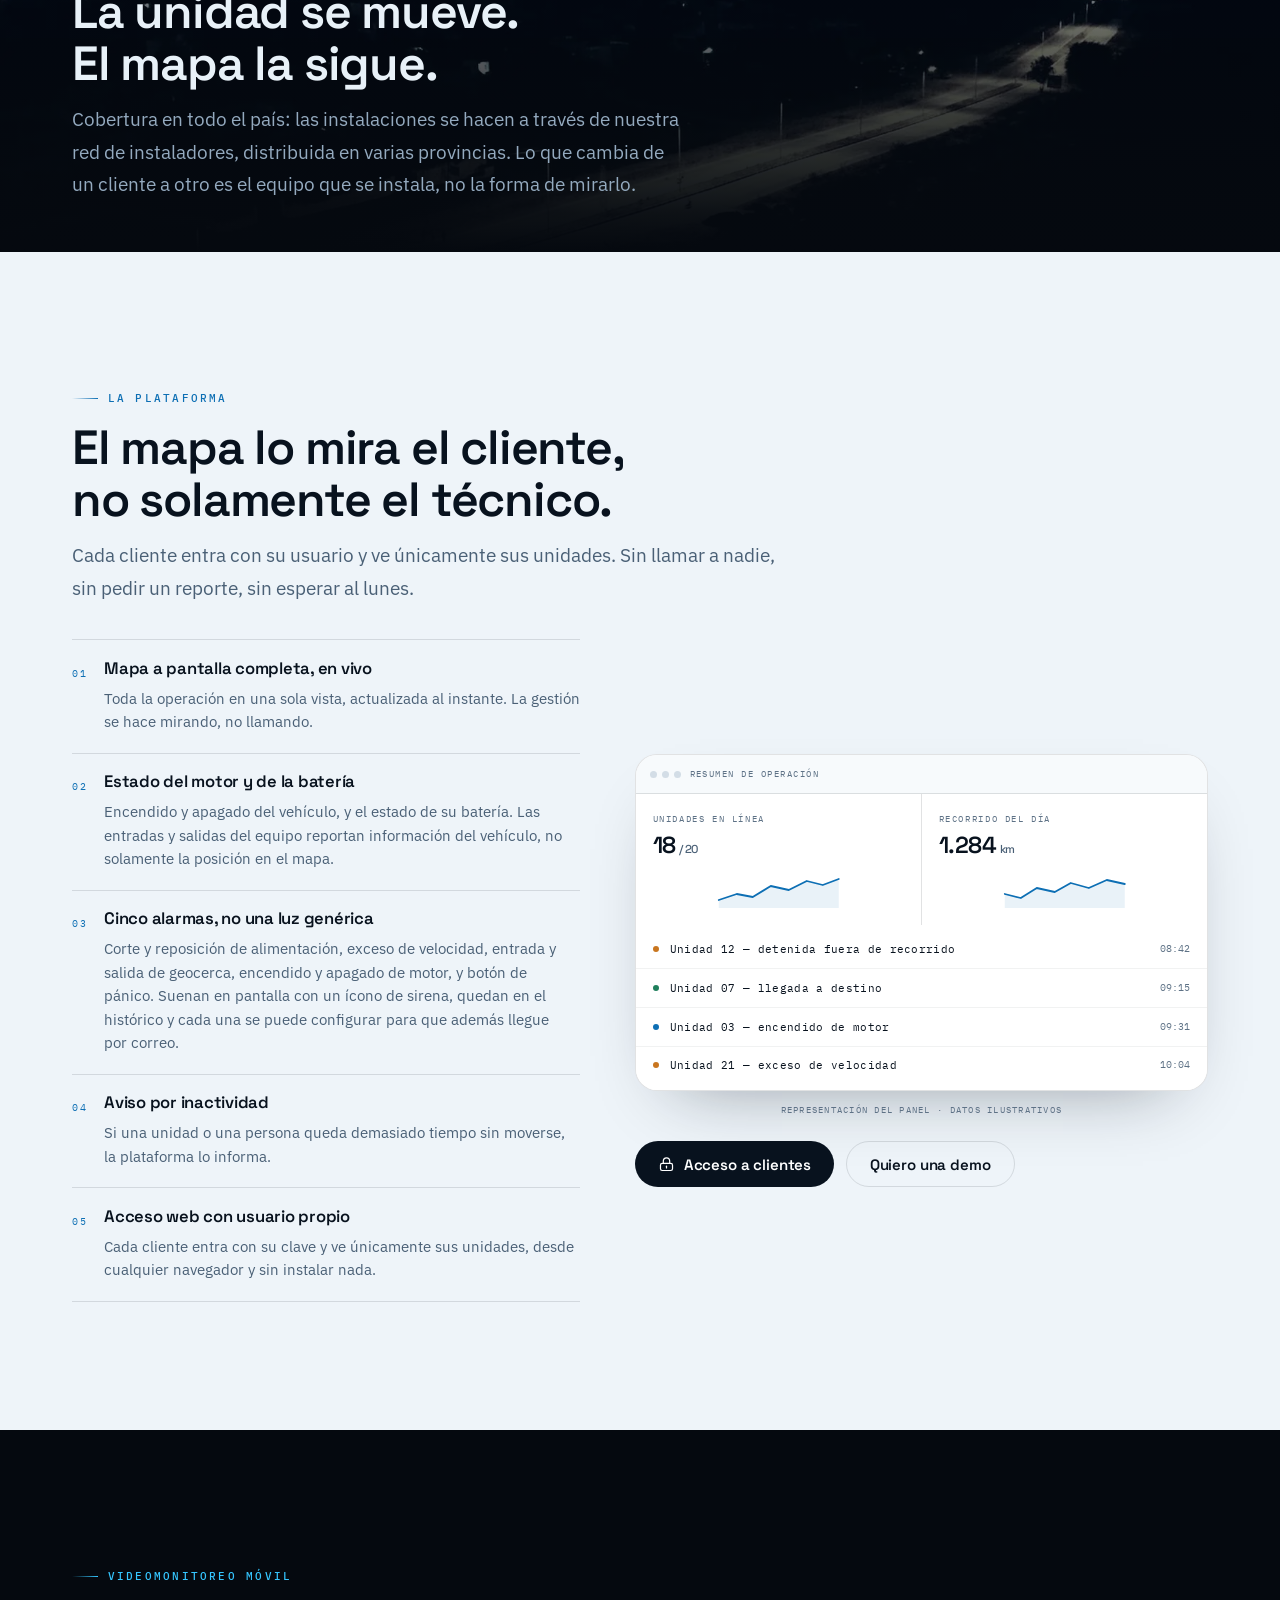
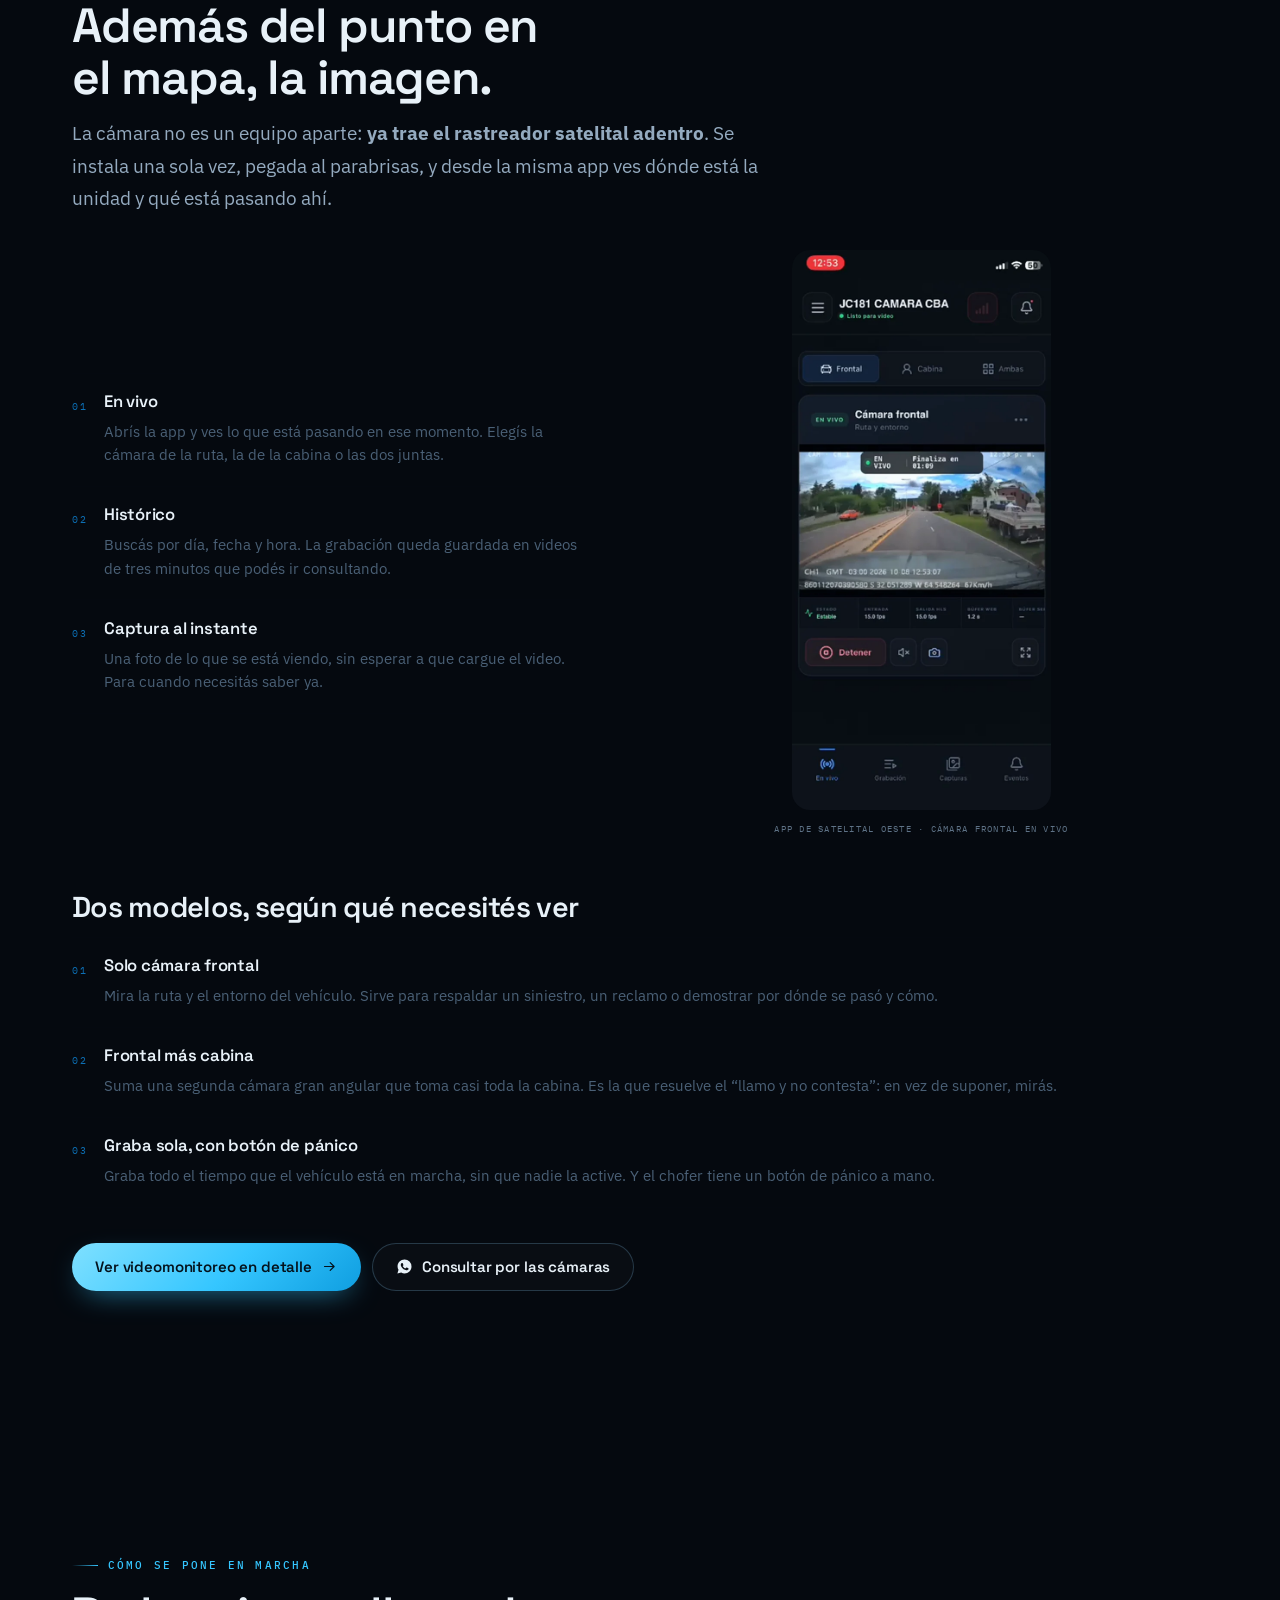
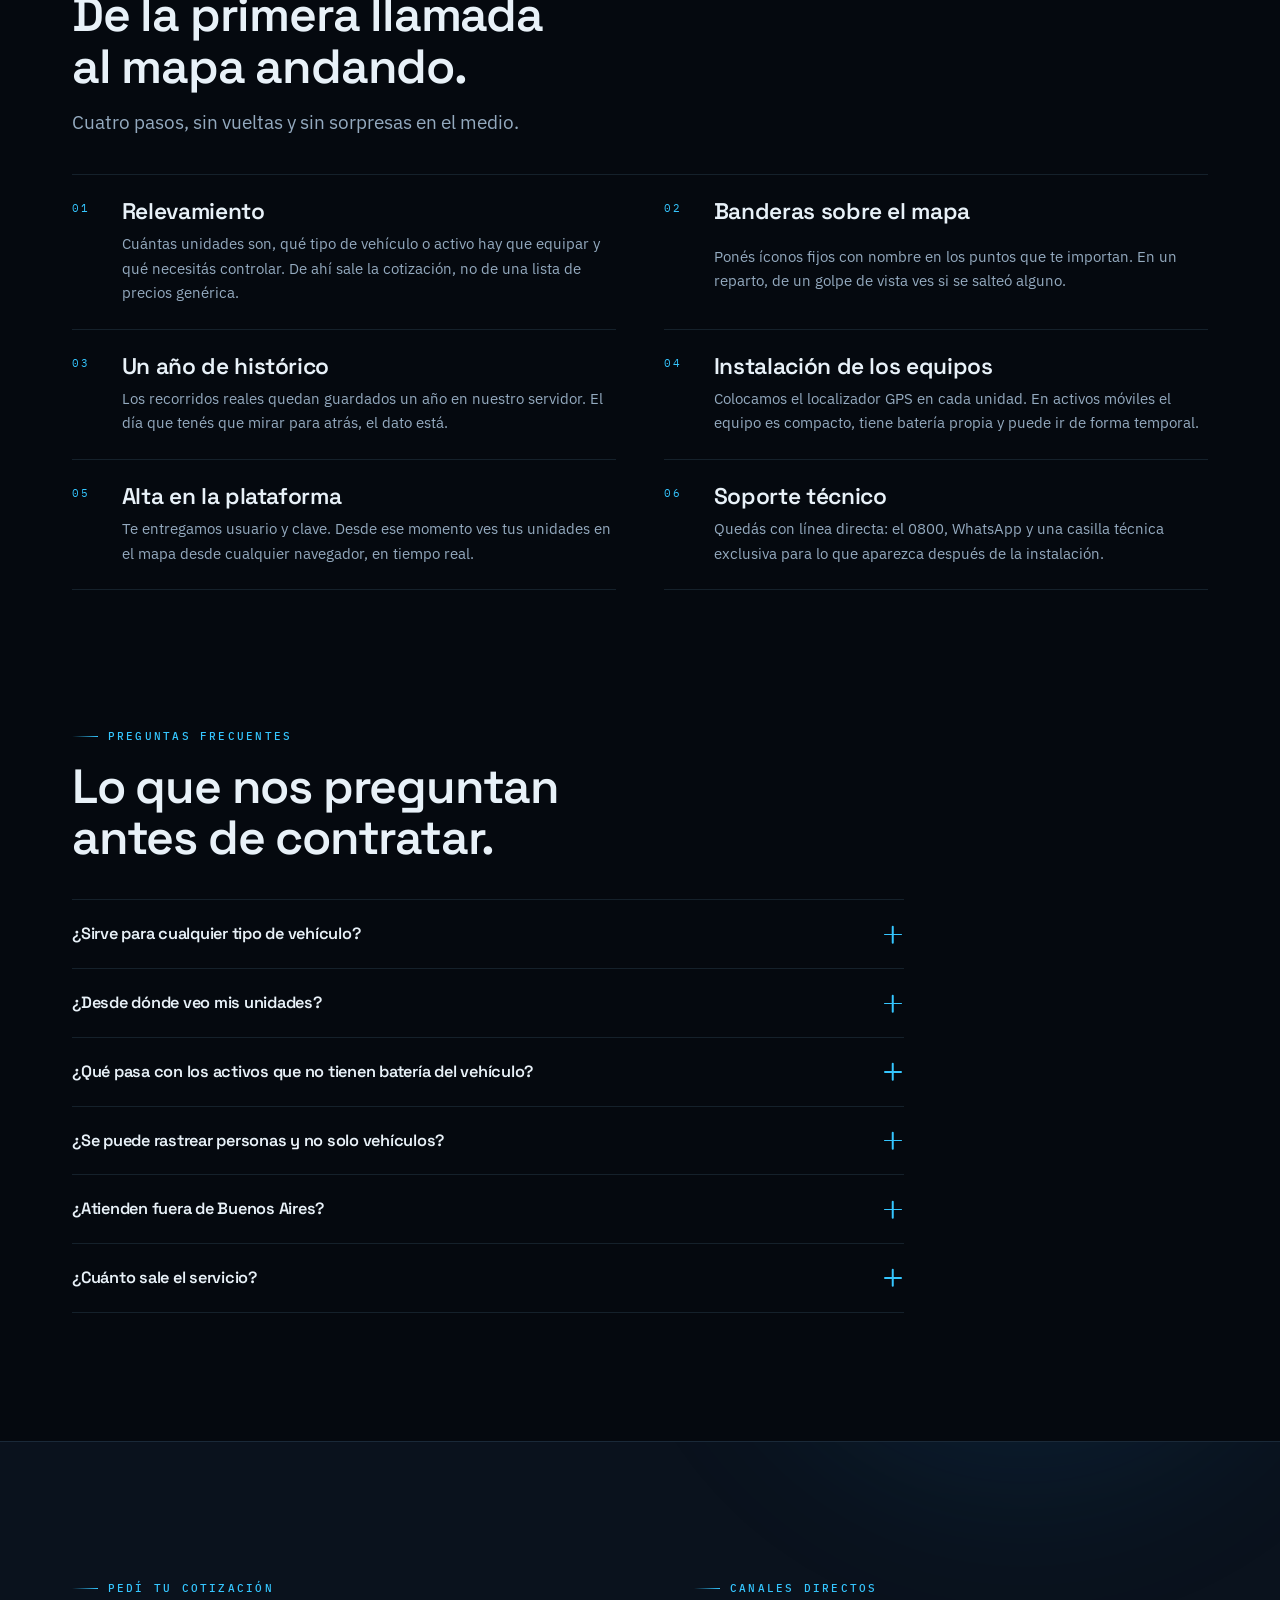
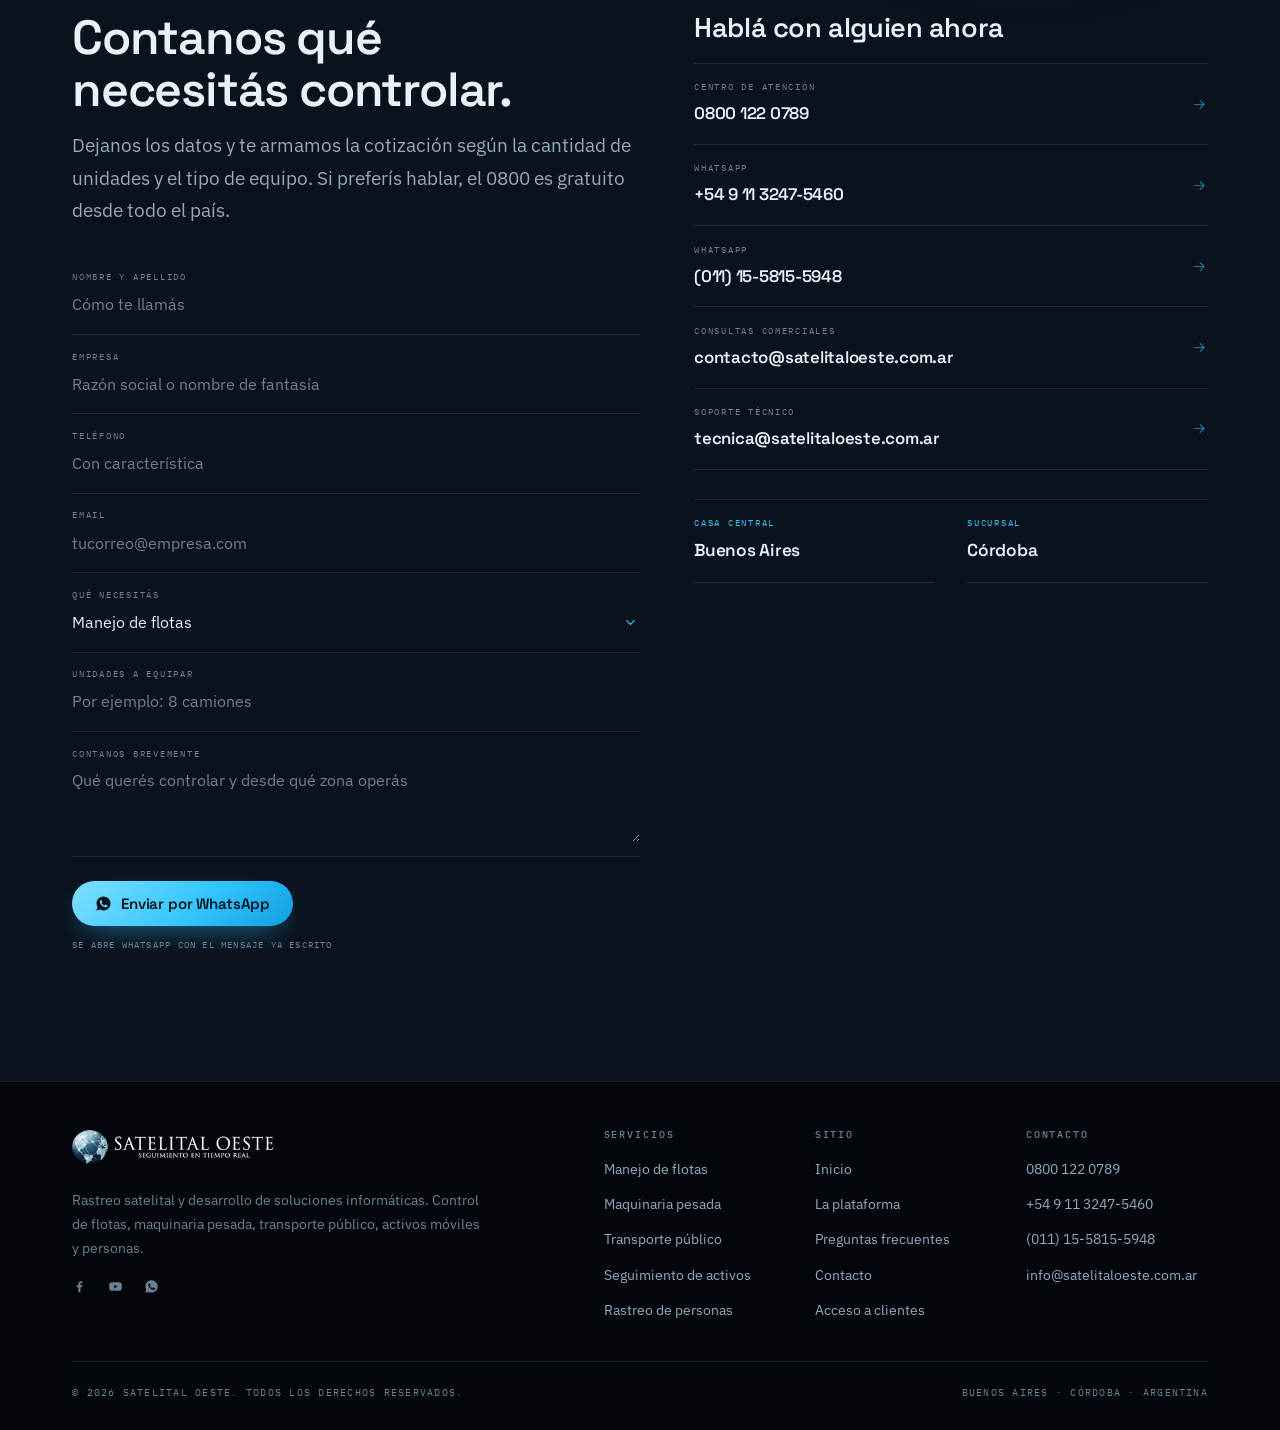
==== commit c172e41e: "Instala la etiqueta de Google en todas las paginas El cliente paso el identificador G-MNME0C2B6V. Va" ====
--- a/index.html
+++ b/index.html
@@ -31,6 +31,14 @@
 <style>@keyframes r1{0%{transform:translate(26px,252px)}2.9%{transform:translate(34.4px,249.2px)}5.7%{transform:translate(46.4px,245.4px)}8.6%{transform:translate(60.3px,240.6px)}11.4%{transform:translate(74.1px,234.8px)}14.3%{transform:translate(86px,228px)}17.1%{transform:translate(95.6px,219.5px)}20%{transform:translate(104.2px,209.3px)}22.9%{transform:translate(112.3px,198.4px)}25.7%{transform:translate(120.7px,187.6px)}28.6%{transform:translate(130px,178px)}31.4%{transform:translate(140.3px,169.3px)}34.3%{transform:translate(151.2px,160.9px)}37.1%{transform:translate(162.6px,153px)}40%{transform:translate(174.2px,146px)}42.9%{transform:translate(186px,140px)}45.7%{transform:translate(198px,135px)}48.6%{transform:translate(210.3px,130.9px)}51.4%{transform:translate(222.8px,127.6px)}54.3%{transform:translate(235.4px,125.3px)}57.1%{transform:translate(248px,124px)}60%{transform:translate(260.8px,124.4px)}62.9%{transform:translate(273.9px,126.6px)}65.7%{transform:translate(287px,129.4px)}68.6%{transform:translate(299.8px,131.6px)}71.4%{transform:translate(312px,132px)}74.3%{transform:translate(323.9px,130.4px)}77.1%{transform:translate(335.7px,127.5px)}80%{transform:translate(346.9px,123.8px)}82.9%{transform:translate(357.2px,119.8px)}85.7%{transform:translate(366px,116px)}88.6%{transform:translate(373.4px,111.9px)}91.4%{transform:translate(379.7px,107.3px)}94.3%{transform:translate(384.8px,102.8px)}97.1%{transform:translate(388.9px,98.8px)}100%{transform:translate(392px,96px)}}
 @keyframes r2{0%{transform:translate(386px,46px)}2.9%{transform:translate(379.1px,49.4px)}5.7%{transform:translate(369.3px,54.2px)}8.6%{transform:translate(358px,59.9px)}11.4%{transform:translate(346.4px,66px)}14.3%{transform:translate(336px,72px)}17.1%{transform:translate(326.8px,77.9px)}20%{transform:translate(318px,84.1px)}22.9%{transform:translate(309.3px,90.5px)}25.7%{transform:translate(300.7px,97.1px)}28.6%{transform:translate(292px,104px)}31.4%{transform:translate(283.2px,111.2px)}34.3%{transform:translate(274.3px,118.7px)}37.1%{transform:translate(265.5px,126.4px)}40%{transform:translate(256.7px,134.2px)}42.9%{transform:translate(248px,142px)}45.7%{transform:translate(239.7px,150.1px)}48.6%{transform:translate(231.6px,158.6px)}51.4%{transform:translate(223.6px,167.1px)}54.3%{transform:translate(215.1px,175px)}57.1%{transform:translate(206px,182px)}60%{transform:translate(196px,188.1px)}62.9%{transform:translate(185.4px,193.6px)}65.7%{transform:translate(174.3px,198.5px)}68.6%{transform:translate(163.1px,202.6px)}71.4%{transform:translate(152px,206px)}74.3%{transform:translate(141px,208px)}77.1%{transform:translate(129.9px,208.7px)}80%{transform:translate(118.8px,209px)}82.9%{transform:translate(107.5px,209.8px)}85.7%{transform:translate(96px,212px)}88.6%{transform:translate(83.3px,216.3px)}91.4%{transform:translate(69.4px,222.2px)}94.3%{transform:translate(55.9px,228.5px)}97.1%{transform:translate(44.2px,234.1px)}100%{transform:translate(36px,238px)}}
 @keyframes r3{0%{transform:translate(72px,36px)}2.9%{transform:translate(77.6px,41px)}5.7%{transform:translate(85.6px,48.1px)}8.6%{transform:translate(94.8px,56.4px)}11.4%{transform:translate(104px,65.3px)}14.3%{transform:translate(112px,74px)}17.1%{transform:translate(118.5px,82.8px)}20%{transform:translate(124.4px,92.2px)}22.9%{transform:translate(130px,101.8px)}25.7%{transform:translate(135.8px,111.2px)}28.6%{transform:translate(142px,120px)}31.4%{transform:translate(148.7px,128.2px)}34.3%{transform:translate(155.5px,136.1px)}37.1%{transform:translate(162.6px,143.6px)}40%{transform:translate(170.1px,150.9px)}42.9%{transform:translate(178px,158px)}45.7%{transform:translate(186.4px,165px)}48.6%{transform:translate(195.2px,172px)}51.4%{transform:translate(204.4px,178.6px)}54.3%{transform:translate(214px,184.7px)}57.1%{transform:translate(224px,190px)}60%{transform:translate(234.6px,194.3px)}62.9%{transform:translate(245.8px,197.6px)}65.7%{transform:translate(257.3px,200.5px)}68.6%{transform:translate(268.8px,203.2px)}71.4%{transform:translate(280px,206px)}74.3%{transform:translate(291.1px,208.7px)}77.1%{transform:translate(302.1px,211.2px)}80%{transform:translate(313.1px,213.6px)}82.9%{transform:translate(323.7px,216.5px)}85.7%{transform:translate(334px,220px)}88.6%{transform:translate(344.4px,224.8px)}91.4%{transform:translate(355.2px,230.8px)}94.3%{transform:translate(365.3px,236.9px)}97.1%{transform:translate(373.9px,242.3px)}100%{transform:translate(380px,246px)}}.u--r1{animation:r1 26s linear 0s infinite alternate}.u--r2{animation:r2 34s linear -11s infinite alternate}.u--r3{animation:r3 42s linear -23s infinite alternate}</style><script type="application/ld+json">{"@context":"https://schema.org","@type":"LocalBusiness","@id":"https://www.satelitaloeste.com.ar/#negocio","name":"Satelital Oeste","slogan":"Seguimiento en tiempo real","description":"Rastreo satelital GPS en tiempo real para flotas de vehículos, maquinaria pesada, transporte público, activos móviles y personas. Cobertura en todo el país.","url":"https://www.satelitaloeste.com.ar/","telephone":["+54-800-122-0789","+54-9-11-3247-5460","+54-9-11-5815-5948"],"email":"info@satelitaloeste.com.ar","areaServed":{"@type":"Country","name":"Argentina"},"address":[{"@type":"PostalAddress","addressRegion":"Buenos Aires","addressCountry":"AR"},{"@type":"PostalAddress","addressRegion":"Córdoba","addressCountry":"AR"}],"sameAs":["https://www.facebook.com/satelital.oeste.9","https://www.youtube.com/channel/UC23vfdtEky5iS7psJYRcIAw"],"knowsAbout":["Rastreo satelital","Gestión de flotas","Localización GPS","Seguimiento de activos"]}</script>
+<!-- Etiqueta de Google (Google Ads / GA4) -->
+<script async src="https://www.googletagmanager.com/gtag/js?id=G-MNME0C2B6V"></script>
+<script>
+  window.dataLayer = window.dataLayer || [];
+  function gtag(){dataLayer.push(arguments);}
+  gtag('js', new Date());
+  gtag('config', 'G-MNME0C2B6V');
+</script>
 </head>
 <body>
 <div id="pre"><div class="in"><div class="mark"><svg viewBox="0 0 64 64" role="img" aria-label="Satelital Oeste">
